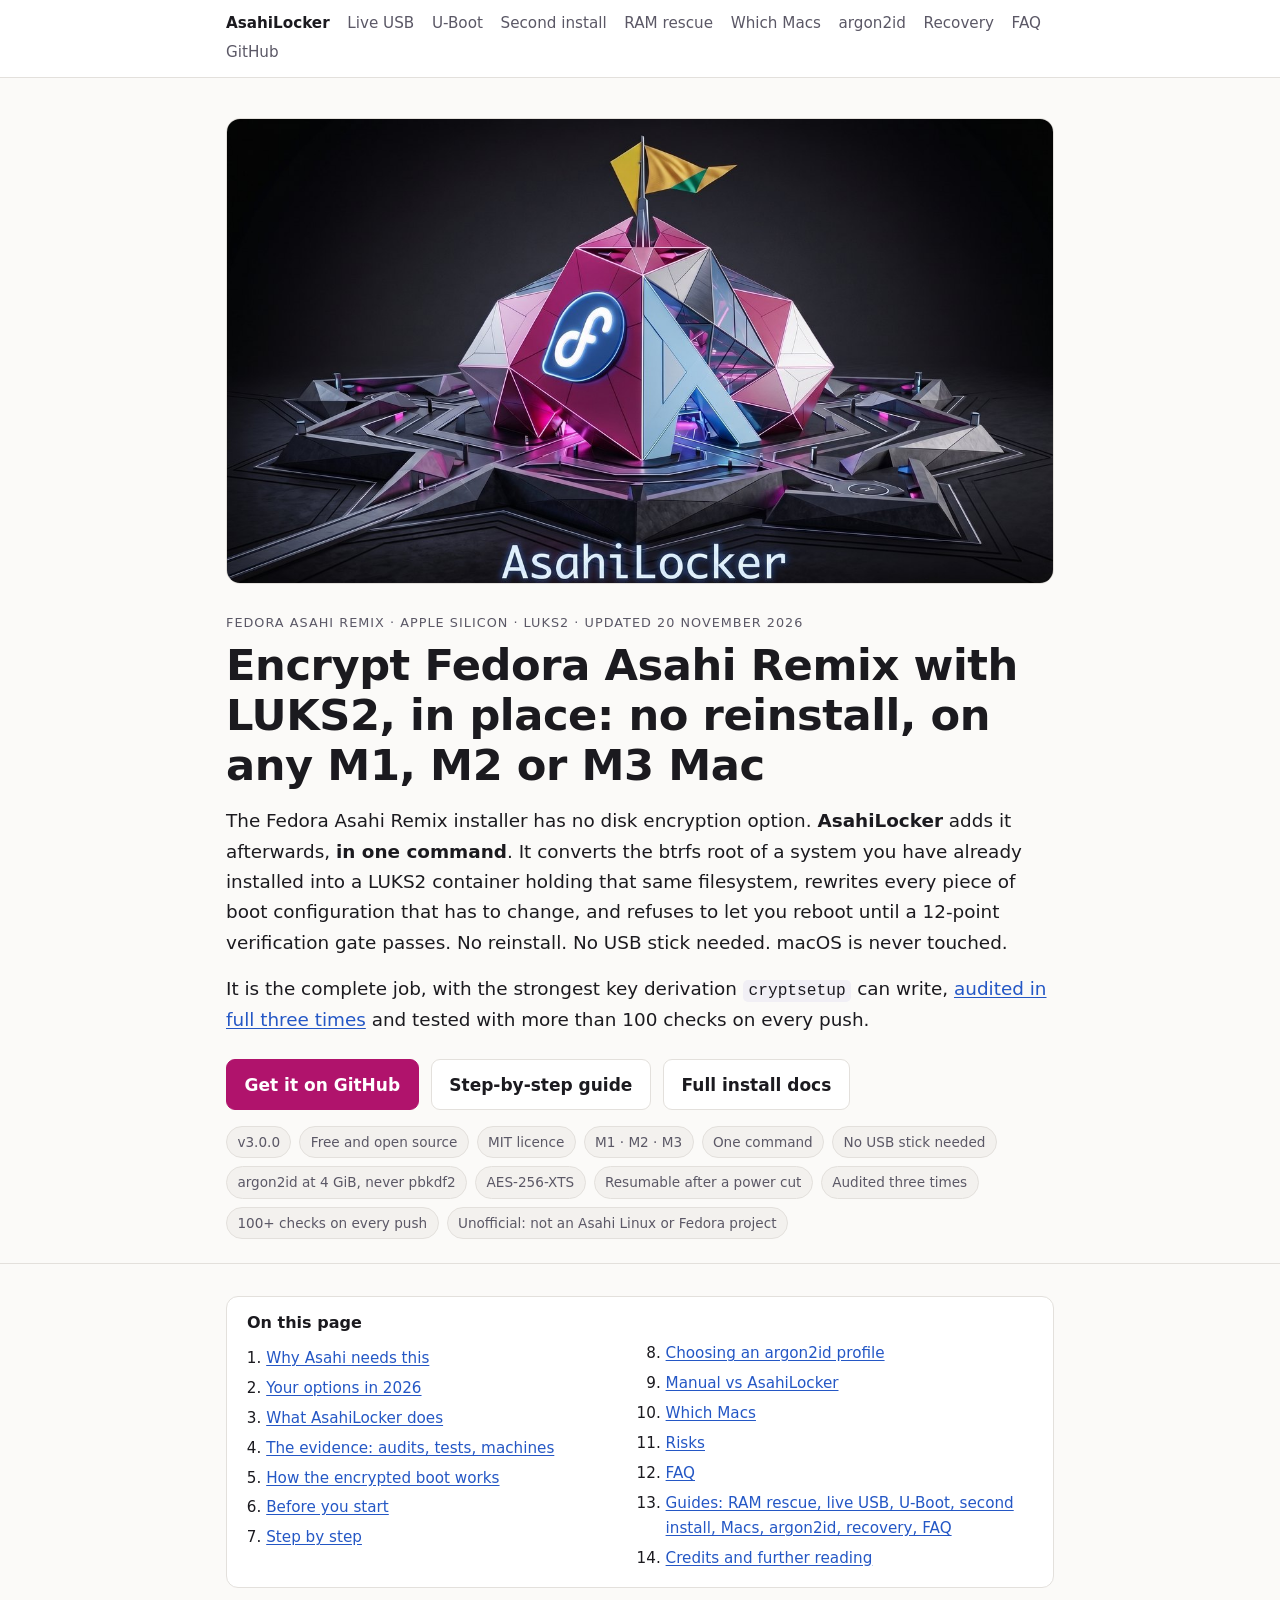
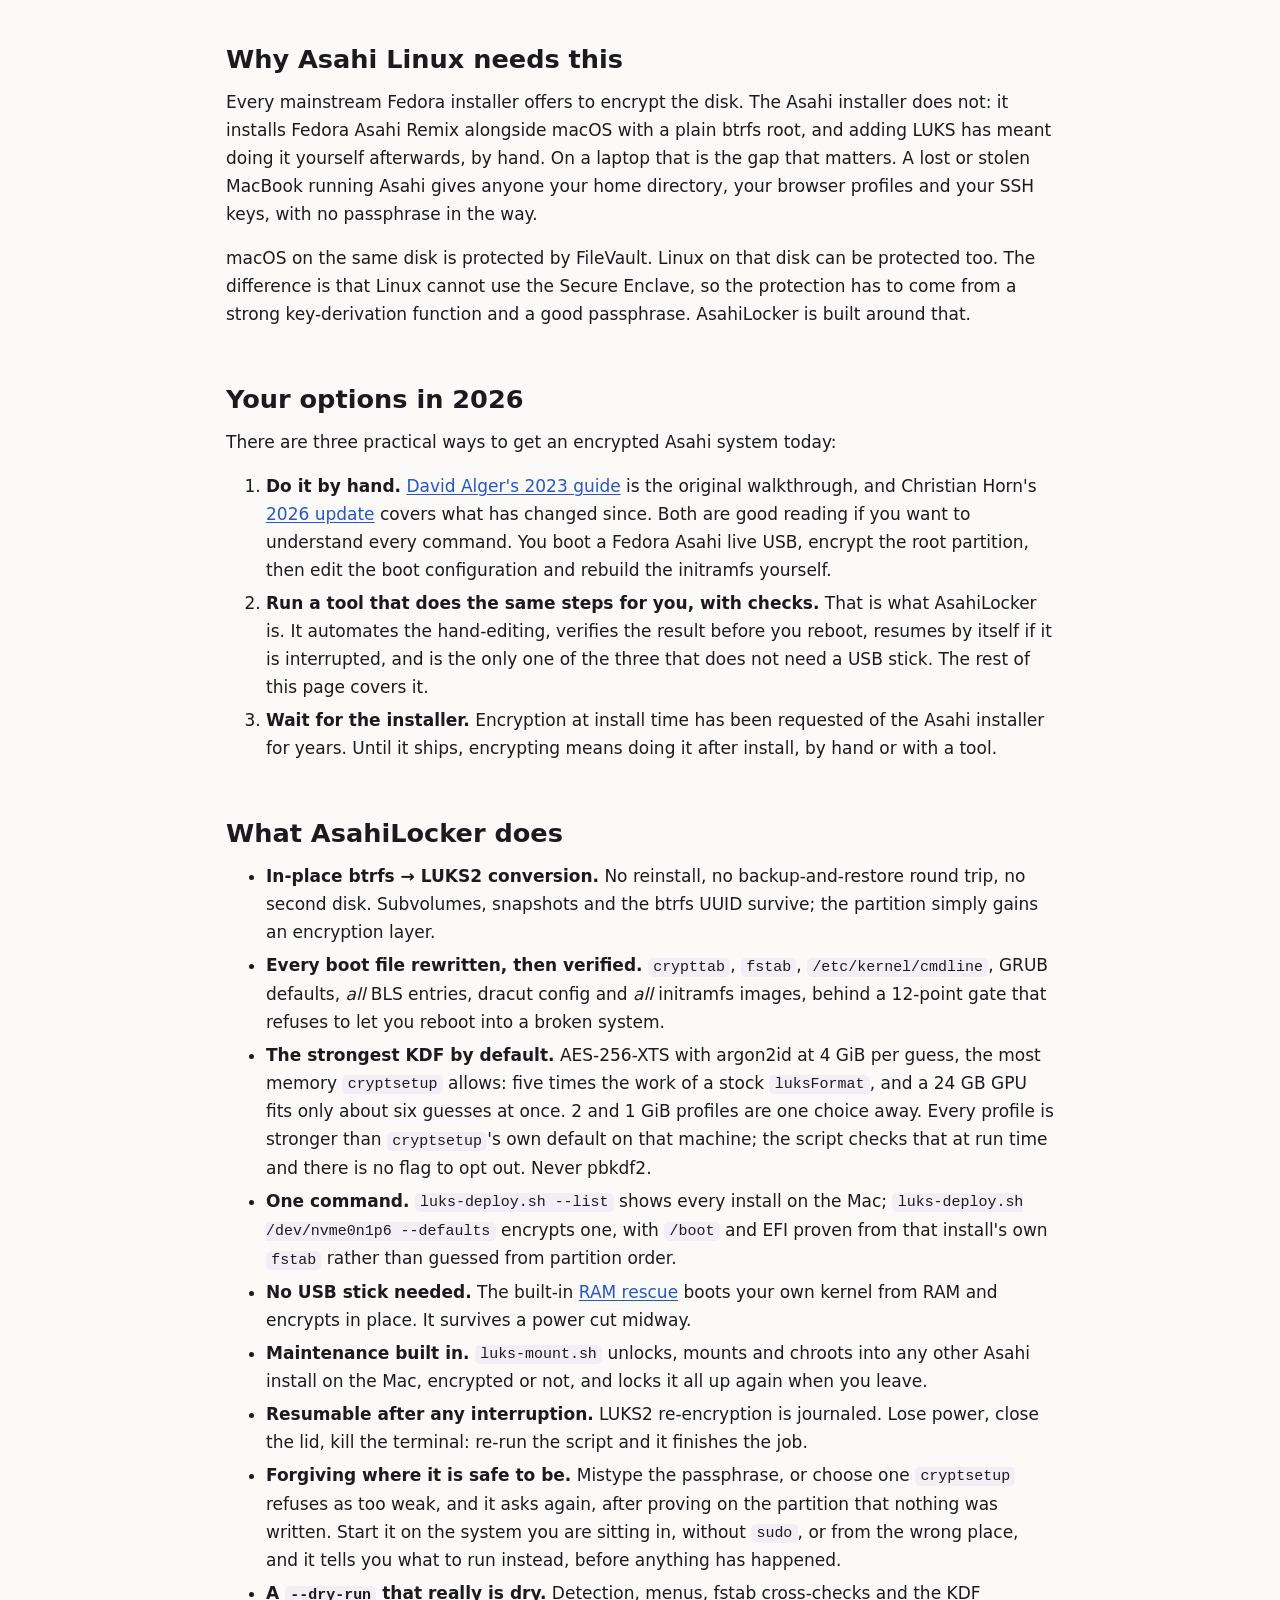
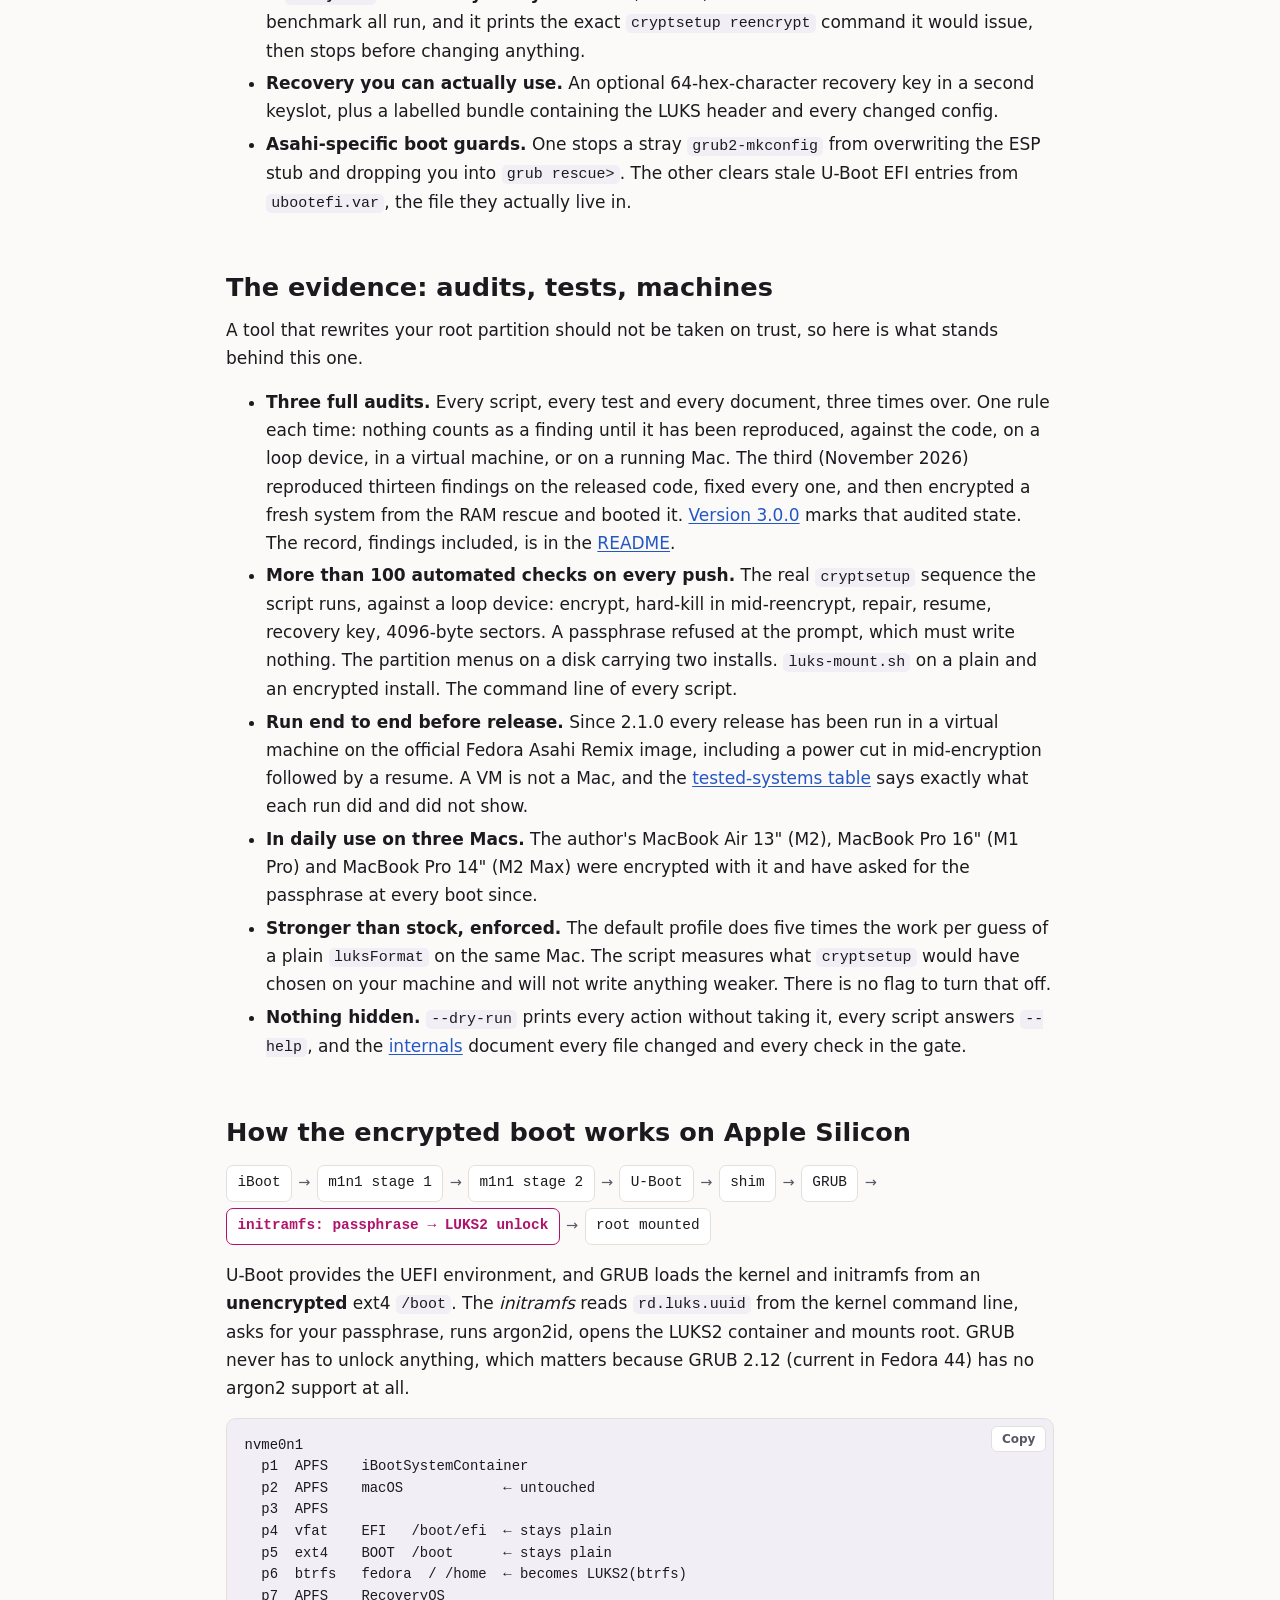
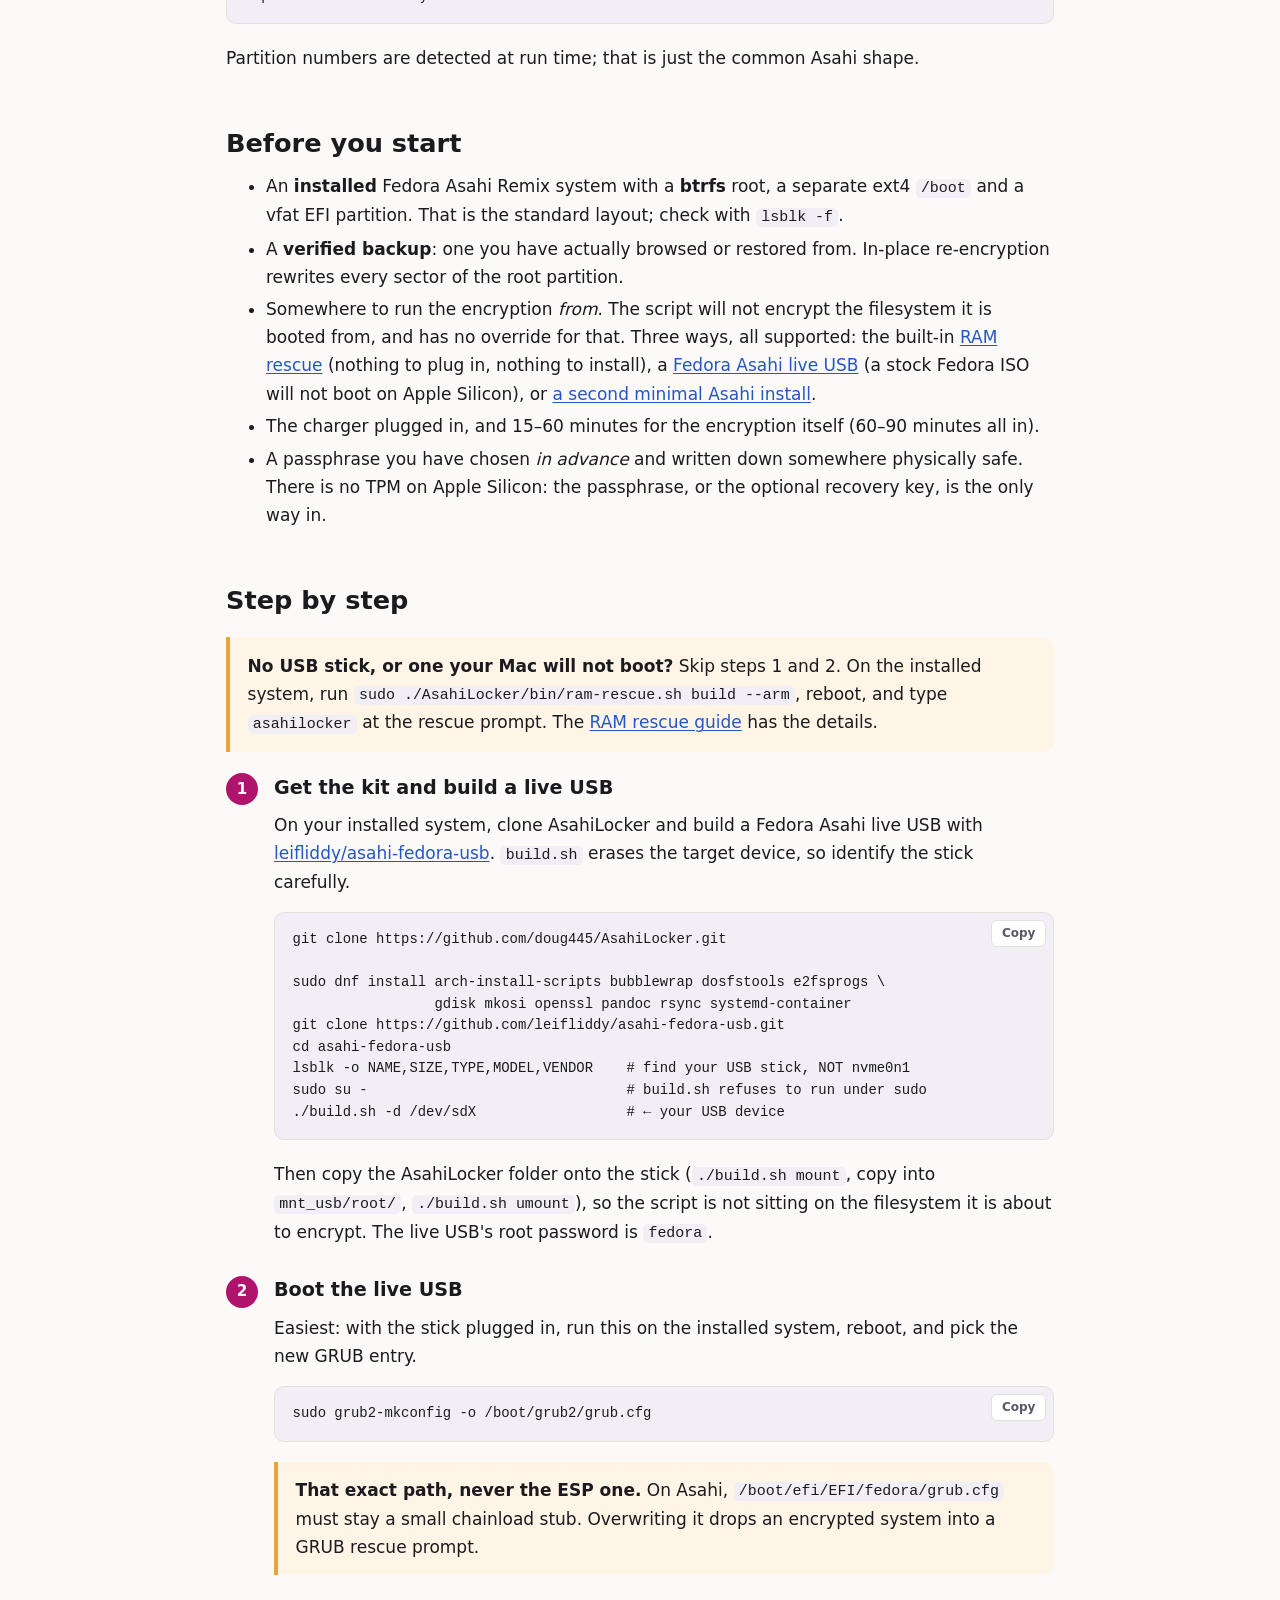
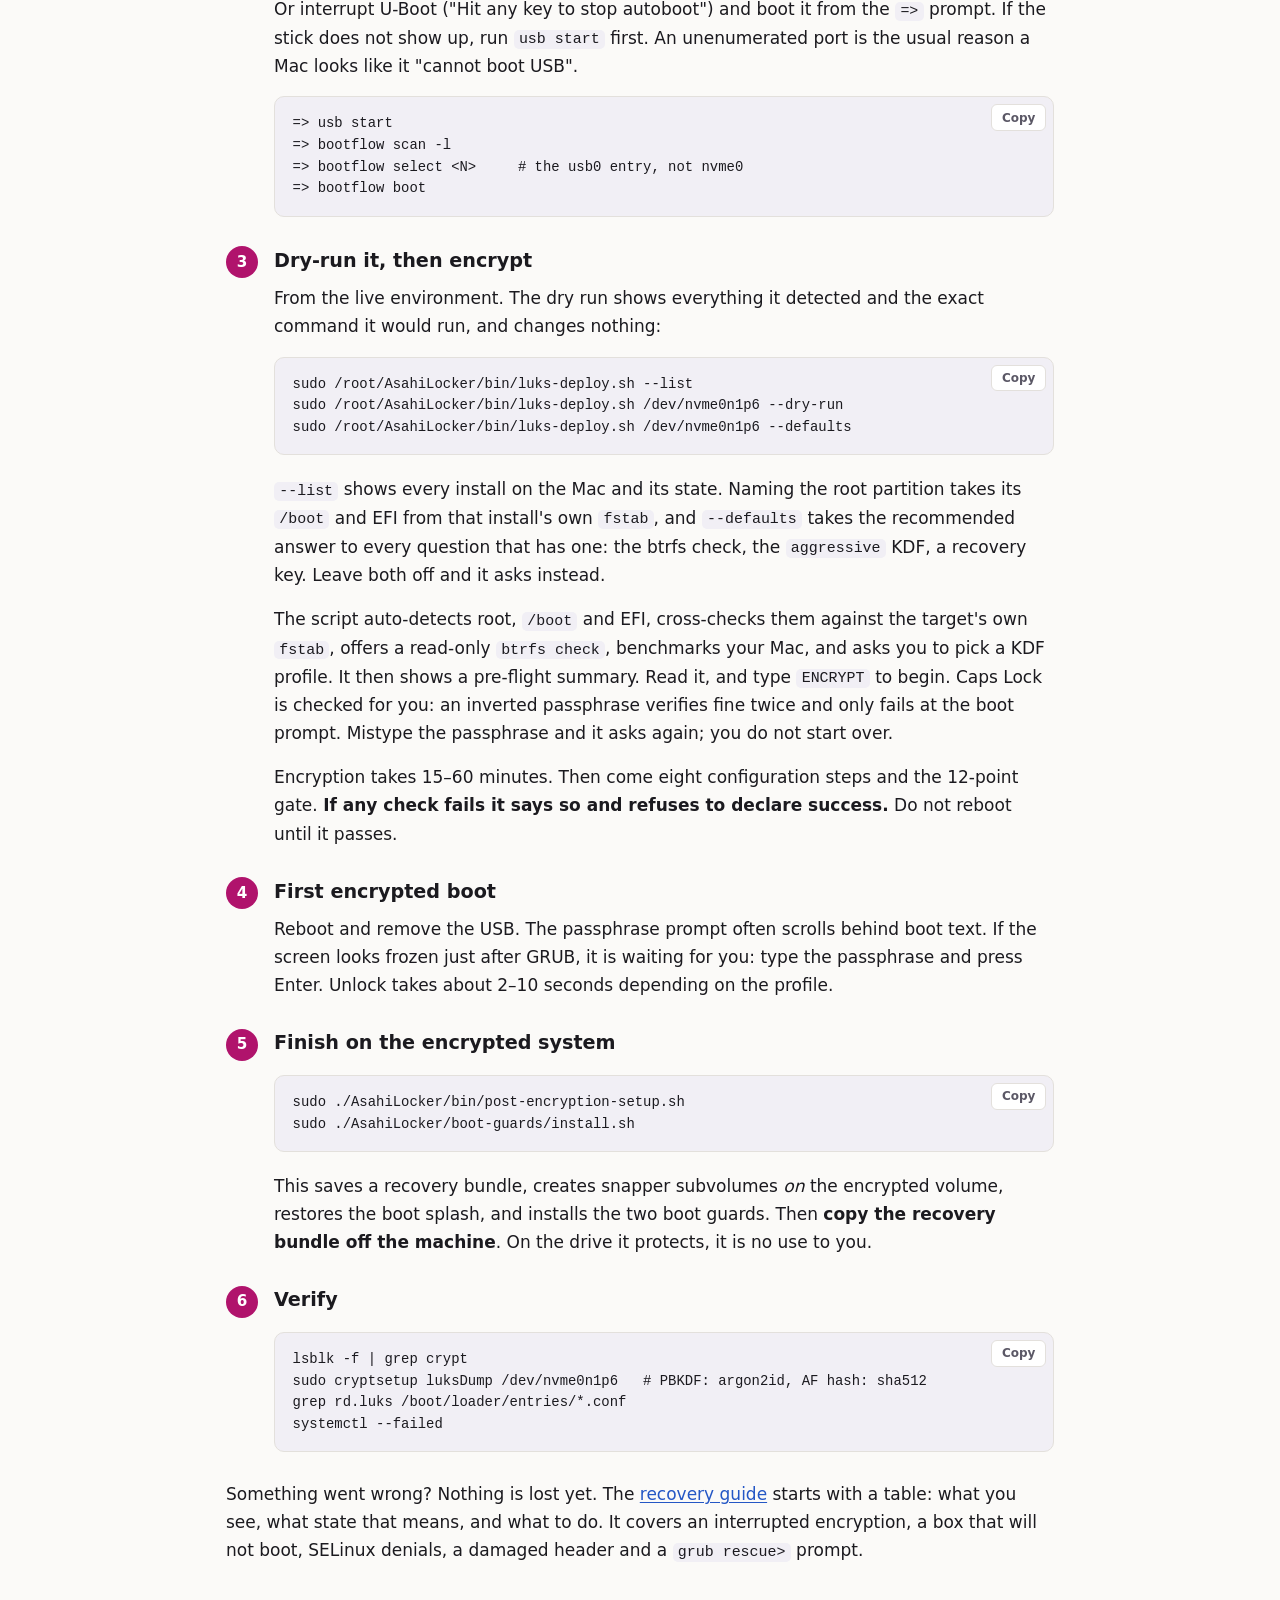
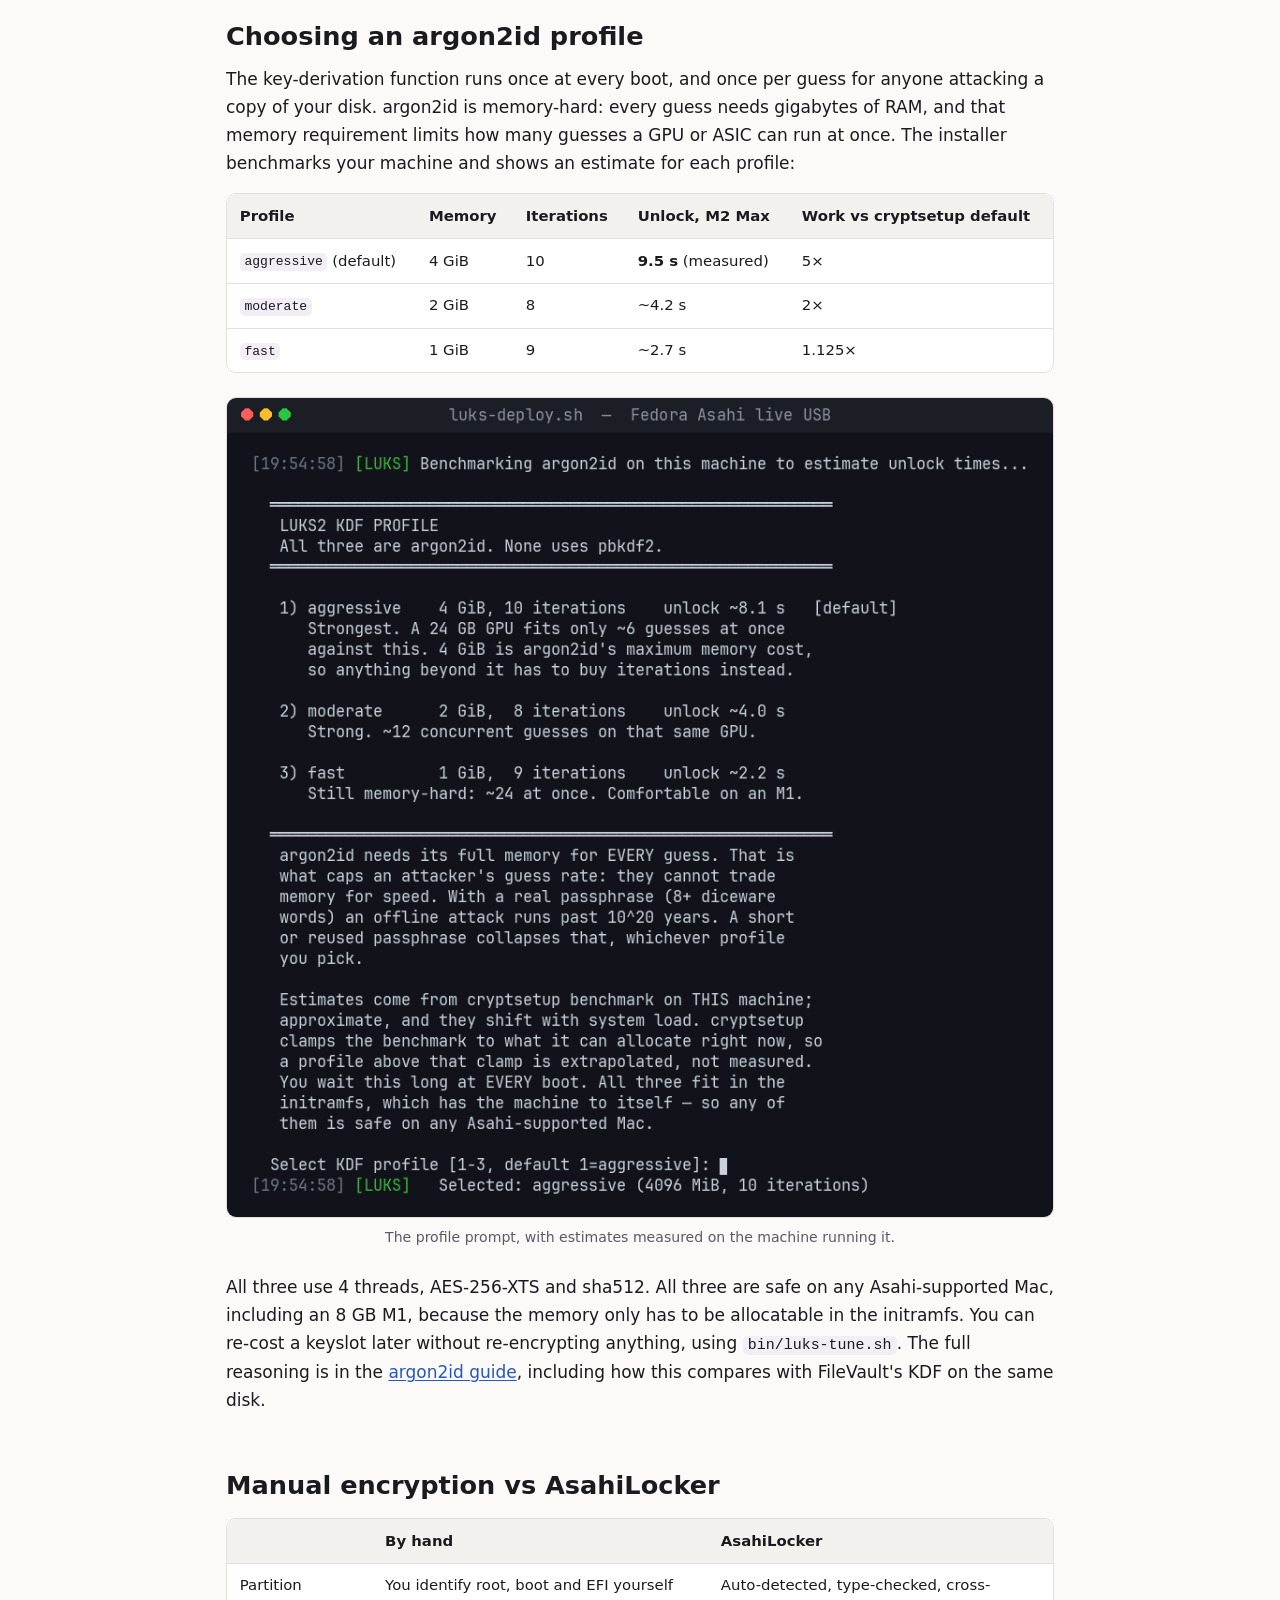
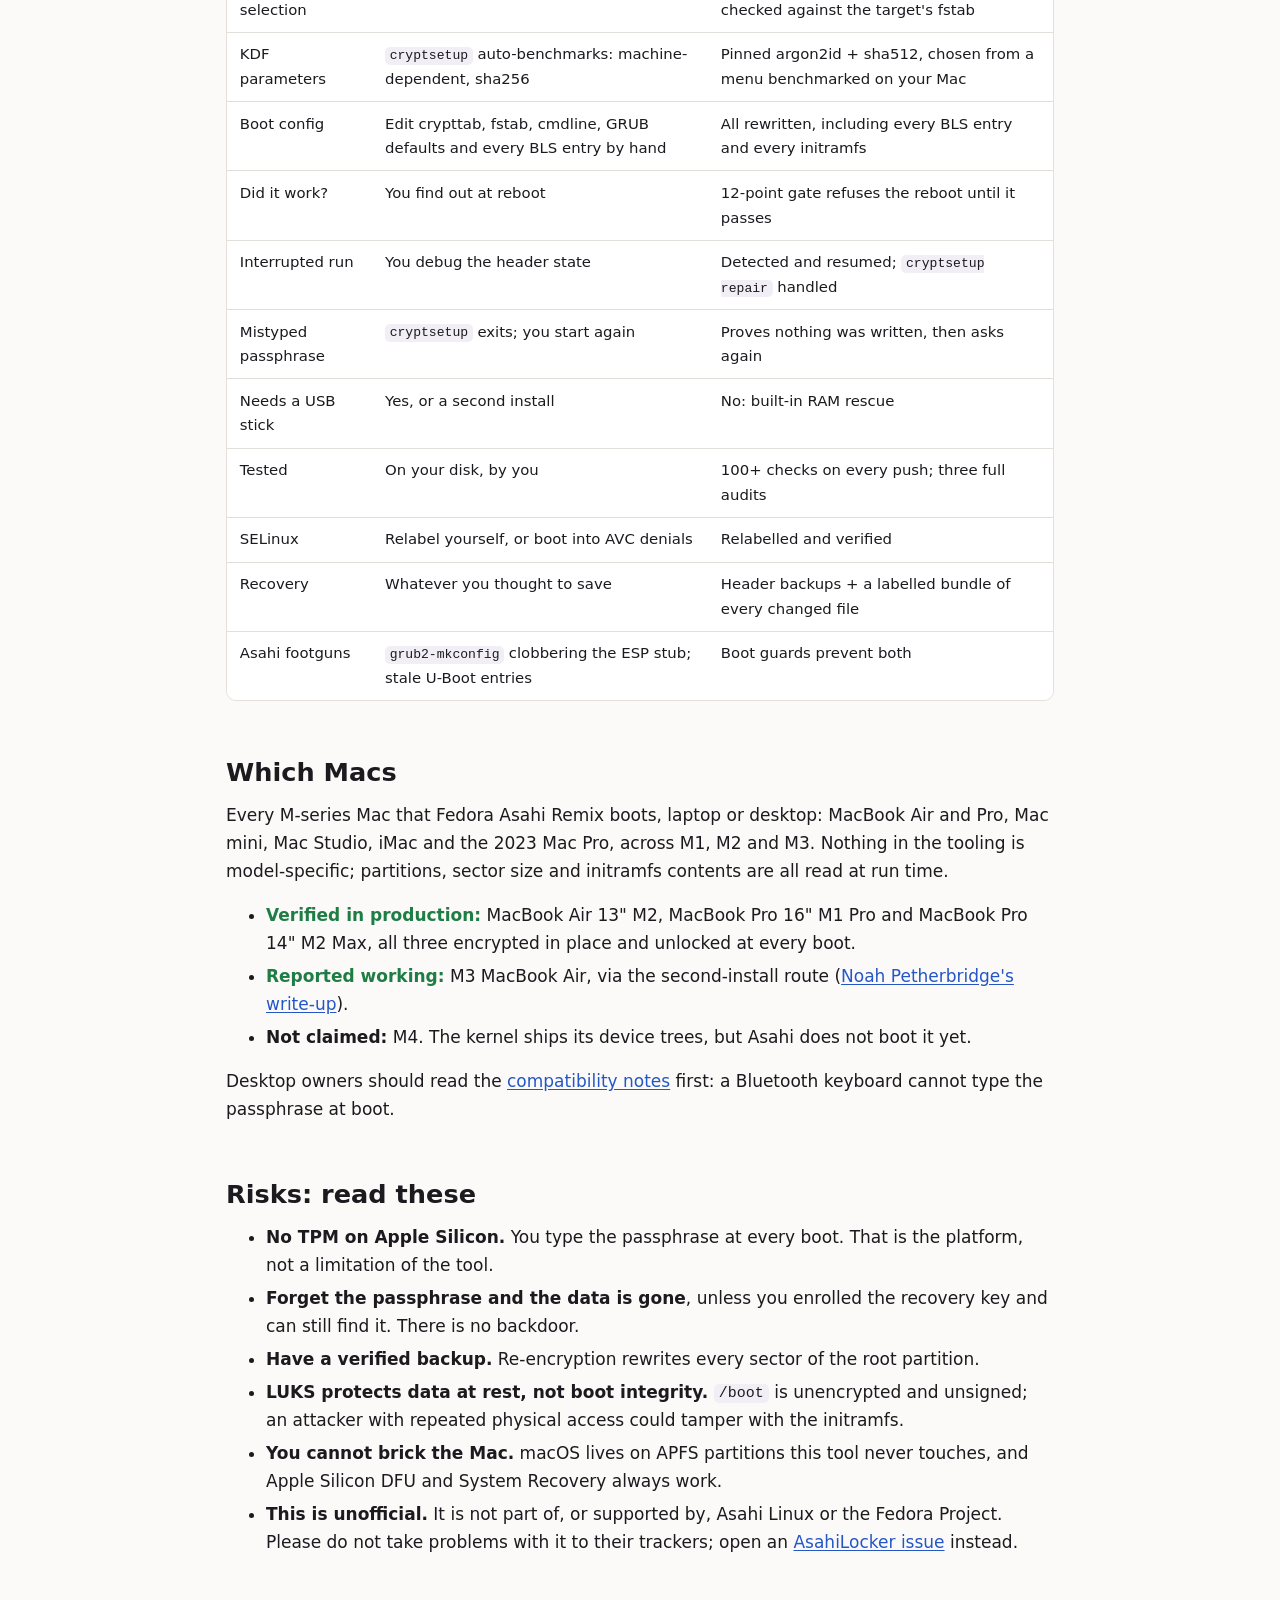
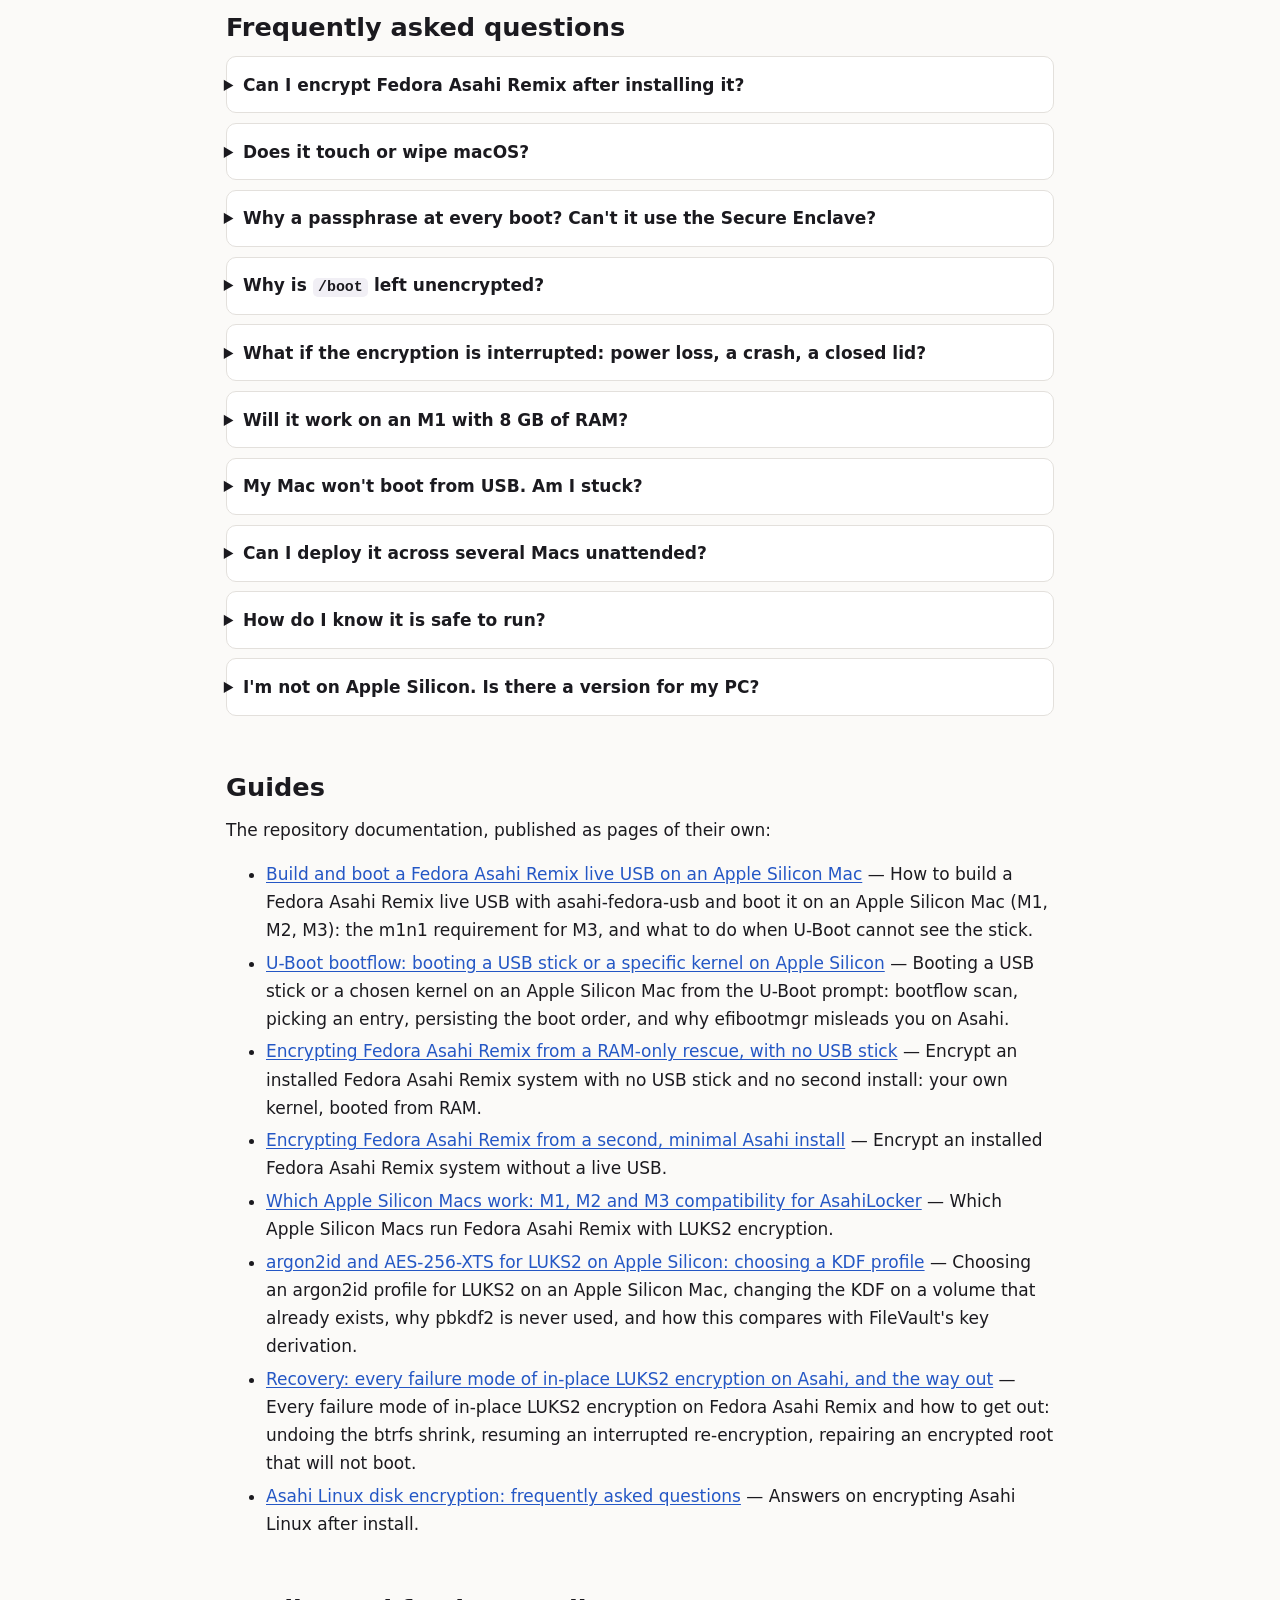
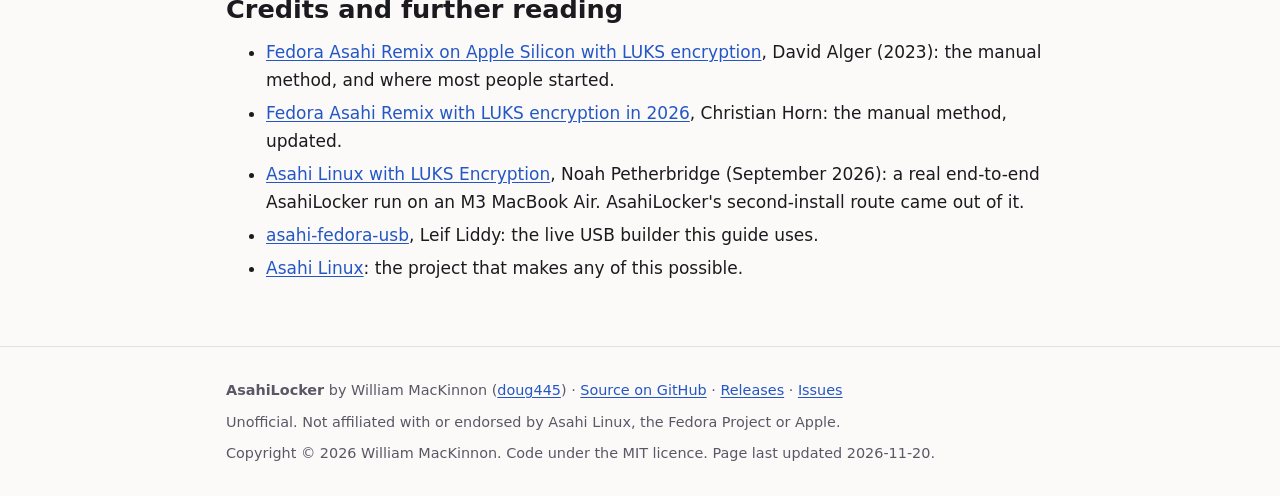
==== index.html @ 1f6a260e "Site: three Macs in daily use, the M2 MacBook Air among them The landing page, its FAQ data and the " ====
<!doctype html>
<html lang="en">
<head>
<meta charset="utf-8">
<meta name="viewport" content="width=device-width, initial-scale=1">
<title>Encrypt Fedora Asahi Remix with LUKS2, in place (Apple Silicon) — AsahiLocker</title>
<meta name="description" content="Encrypt an installed Fedora Asahi Remix system on an Apple Silicon Mac with LUKS2 and argon2id: in place, in one command, no reinstall, no USB stick needed, macOS untouched. AsahiLocker: audited three times, tested on every push.">
<link rel="canonical" href="https://doug445.github.io/AsahiLocker/">
<meta name="author" content="William MacKinnon">
<meta name="robots" content="index, follow, max-image-preview:large">
<meta name="color-scheme" content="light dark">
<meta name="theme-color" content="#0d0b14">

<meta property="og:type" content="article">
<meta property="og:site_name" content="AsahiLocker">
<meta property="og:title" content="Encrypt Fedora Asahi Remix with LUKS2, in place (Apple Silicon M1–M3) — AsahiLocker">
<meta property="og:description" content="Encrypt an installed Fedora Asahi Remix system on Apple Silicon with LUKS2 + argon2id, in one command. No reinstall, no USB stick needed, macOS untouched. Audited three times; a 12-point check before you reboot.">
<meta property="og:url" content="https://doug445.github.io/AsahiLocker/">
<meta property="og:image" content="https://doug445.github.io/AsahiLocker/asahilocker-logo.jpg">
<meta property="og:image:width" content="1280">
<meta property="og:image:height" content="720">
<meta property="og:image:alt" content="AsahiLocker logo: a faceted pink and silver polyhedron bearing the Fedora mark and the Asahi Linux 'A'">
<meta property="article:published_time" content="2026-10-14">
<meta property="article:modified_time" content="2026-11-20">
<meta name="twitter:card" content="summary_large_image">

<script type="application/ld+json">
{
  "@context": "https://schema.org",
  "@graph": [
    {
      "@type": "SoftwareApplication",
      "@id": "https://doug445.github.io/AsahiLocker/#software",
      "name": "AsahiLocker",
      "description": "In-place LUKS2 encryption of the root filesystem of an installed Fedora Asahi Remix system on Apple Silicon Macs (M1, M2, M3).",
      "applicationCategory": "SecurityApplication",
      "operatingSystem": "Fedora Asahi Remix (Linux, aarch64)",
      "softwareVersion": "3.0.0",
      "license": "https://opensource.org/licenses/MIT",
      "url": "https://doug445.github.io/AsahiLocker/",
      "downloadUrl": "https://github.com/doug445/AsahiLocker",
      "codeRepository": "https://github.com/doug445/AsahiLocker",
      "offers": { "@type": "Offer", "price": "0", "priceCurrency": "USD" },
      "author": { "@id": "https://doug445.github.io/AsahiLocker/#author" }
    },
    {
      "@type": "TechArticle",
      "@id": "https://doug445.github.io/AsahiLocker/#article",
      "headline": "Encrypt Fedora Asahi Remix with LUKS2, in place, on Apple Silicon",
      "description": "How to encrypt an installed Fedora Asahi Remix system on an Apple Silicon Mac with LUKS2 and argon2id, without reinstalling or touching macOS.",
      "datePublished": "2026-10-14",
      "dateModified": "2026-11-20",
      "image": "https://doug445.github.io/AsahiLocker/asahilocker-logo.jpg",
      "author": { "@id": "https://doug445.github.io/AsahiLocker/#author" },
      "about": { "@id": "https://doug445.github.io/AsahiLocker/#software" },
      "mainEntityOfPage": "https://doug445.github.io/AsahiLocker/",
      "proficiencyLevel": "Expert"
    },
    {
      "@type": "Person",
      "@id": "https://doug445.github.io/AsahiLocker/#author",
      "name": "William MacKinnon",
      "url": "https://doug445.github.io/",
      "sameAs": ["https://github.com/doug445", "https://doug445.github.io/"]
    },
    {
      "@type": "FAQPage",
      "@id": "https://doug445.github.io/AsahiLocker/#faq",
      "mainEntity": [
        {
          "@type": "Question",
          "name": "Can I encrypt Fedora Asahi Remix after installing it?",
          "acceptedAnswer": { "@type": "Answer", "text": "Yes. The Asahi installer has no disk encryption option, but AsahiLocker converts the existing btrfs root partition into a LUKS2 container in place, in one command, from its built-in RAM rescue (no USB stick needed), a Fedora Asahi live USB, or a second minimal Asahi install. Your files, subvolumes, snapshots and btrfs UUID survive; nothing is reinstalled." }
        },
        {
          "@type": "Question",
          "name": "Does encrypting Asahi Linux touch or wipe macOS?",
          "acceptedAnswer": { "@type": "Answer", "text": "No. macOS lives on separate APFS partitions that AsahiLocker never reads or writes. Only the btrfs Linux root partition is converted, and Apple Silicon DFU and System Recovery remain available." }
        },
        {
          "@type": "Question",
          "name": "Why do I have to type a passphrase at every boot on Asahi Linux?",
          "acceptedAnswer": { "@type": "Answer", "text": "Apple Silicon has no TPM, and Asahi has no interface to seal a key in the Secure Enclave, so there is nowhere safe to keep an auto-unlock key. The initramfs runs the argon2id key derivation at every boot and you type the passphrase." }
        },
        {
          "@type": "Question",
          "name": "Why is /boot left unencrypted?",
          "acceptedAnswer": { "@type": "Answer", "text": "GRUB has to read the kernel and initramfs before anything is unlocked. The encrypted root is opened by the initramfs, not by GRUB, so keeping /boot plain keeps GRUB off the unlock path. GRUB 2.12, current in Fedora 44, has no argon2 support at all. The trade-off is that /boot is unsigned." }
        },
        {
          "@type": "Question",
          "name": "What happens if the encryption is interrupted?",
          "acceptedAnswer": { "@type": "Answer", "text": "Nothing fatal. LUKS2 re-encryption is journaled with checksum resilience. Re-run luks-deploy.sh and it detects the interrupted state and resumes it, running cryptsetup repair first if the journal is dirty. A hard kill mid-reencrypt is part of the test suite that runs in CI, and a power cut in mid-encryption has been run end to end in a virtual machine on the official Fedora Asahi Remix image." }
        },
        {
          "@type": "Question",
          "name": "Will it work on an M1 with 8 GB of RAM?",
          "acceptedAnswer": { "@type": "Answer", "text": "Yes, on any profile including the 4 GiB one. The argon2id memory cost only has to be allocatable in the initramfs, which has the machine to itself. A base M1 unlocks more slowly than an M2 Max at the same parameters, which is why the installer benchmarks your machine." }
        },
        {
          "@type": "Question",
          "name": "Which Macs does AsahiLocker support?",
          "acceptedAnswer": { "@type": "Answer", "text": "Every M-series Mac that Fedora Asahi Remix boots, M1 through M3, laptop or desktop. It is verified in production on an M2 MacBook Air, an M1 Pro MacBook Pro and an M2 Max MacBook Pro, and reported working on an M3 MacBook Air. M4 is not claimed because Asahi does not boot it yet." }
        }
      ]
    }
  ]
}
</script>

<link rel="stylesheet" href="style.css">
  <meta name="msvalidate.01" content="C3102341B9C3AC1DF6AE2EDF29577C95" />
</head>
<body>

<nav class="sitenav" aria-label="AsahiLocker guides">
  <div class="wrap">
    <a class="brand" href="./">AsahiLocker</a>
    <a href="live-usb/">Live USB</a>
    <a href="u-boot-bootflow/">U-Boot</a>
    <a href="second-install/">Second install</a>
    <a href="ram-rescue/">RAM rescue</a>
    <a href="which-macs/">Which Macs</a>
    <a href="argon2id/">argon2id</a>
    <a href="recovery/">Recovery</a>
    <a href="faq/">FAQ</a>
    <a href="https://github.com/doug445/AsahiLocker">GitHub</a>
  </div>
</nav>

<header class="hero">
  <div class="wrap">
    <img src="asahilocker-logo.jpg" width="1280" height="720" fetchpriority="high"
         alt="AsahiLocker logo: a faceted pink and silver polyhedron bearing the Fedora mark and the Asahi Linux 'A', on a dark platform lit with magenta and blue neon">
    <p class="eyebrow">Fedora Asahi Remix · Apple Silicon · LUKS2 · updated 20 November 2026</p>
    <h1>Encrypt Fedora Asahi Remix with LUKS2, in place: no reinstall, on any M1, M2 or M3 Mac</h1>
    <p class="lede">
      The Fedora Asahi Remix installer has no disk encryption option. <strong>AsahiLocker</strong>
      adds it afterwards, <strong>in one command</strong>. It converts the btrfs root of a system
      you have already installed into a LUKS2 container holding that same filesystem, rewrites
      every piece of boot configuration that has to change, and refuses to let you reboot until a
      12-point verification gate passes. No reinstall. No USB stick needed. macOS is never touched.
    </p>
    <p class="lede">
      It is the complete job, with the strongest key derivation <code>cryptsetup</code> can write,
      <a href="#proof">audited in full three times</a> and tested with more than 100 checks on
      every push.
    </p>
    <div class="cta">
      <a class="btn primary" href="https://github.com/doug445/AsahiLocker">Get it on GitHub</a>
      <a class="btn" href="#step-by-step">Step-by-step guide</a>
      <a class="btn" href="https://github.com/doug445/AsahiLocker/blob/main/docs/INSTALL.md">Full install docs</a>
    </div>
    <ul class="facts" aria-label="At a glance">
      <li>v3.0.0</li>
      <li>Free and open source</li>
      <li>MIT licence</li>
      <li>M1 · M2 · M3</li>
      <li>One command</li>
      <li>No USB stick needed</li>
      <li>argon2id at 4 GiB, never pbkdf2</li>
      <li>AES-256-XTS</li>
      <li>Resumable after a power cut</li>
      <li>Audited three times</li>
      <li>100+ checks on every push</li>
      <li>Unofficial: not an Asahi Linux or Fedora project</li>
    </ul>
  </div>
</header>

<main class="wrap">

<nav class="toc" aria-label="Contents">
  <h2>On this page</h2>
  <ol>
    <li><a href="#why">Why Asahi needs this</a></li>
    <li><a href="#options">Your options in 2026</a></li>
    <li><a href="#what-it-does">What AsahiLocker does</a></li>
    <li><a href="#proof">The evidence: audits, tests, machines</a></li>
    <li><a href="#how-it-boots">How the encrypted boot works</a></li>
    <li><a href="#before">Before you start</a></li>
    <li><a href="#step-by-step">Step by step</a></li>
    <li><a href="#kdf">Choosing an argon2id profile</a></li>
    <li><a href="#manual-vs">Manual vs AsahiLocker</a></li>
    <li><a href="#macs">Which Macs</a></li>
    <li><a href="#risks">Risks</a></li>
    <li><a href="#faq">FAQ</a></li>
    <li><a href="#guides">Guides: RAM rescue, live USB, U-Boot, second install, Macs, argon2id, recovery, FAQ</a></li>
    <li><a href="#further">Credits and further reading</a></li>
  </ol>
</nav>

<h2 id="why">Why Asahi Linux needs this</h2>
<p>
  Every mainstream Fedora installer offers to encrypt the disk. The Asahi installer does not: it
  installs Fedora Asahi Remix alongside macOS with a plain btrfs root, and adding LUKS has meant
  doing it yourself afterwards, by hand. On a laptop that is the gap that matters. A lost or stolen
  MacBook running Asahi gives anyone your home directory, your browser profiles and your SSH keys,
  with no passphrase in the way.
</p>
<p>
  macOS on the same disk is protected by FileVault. Linux on that disk can be protected too. The
  difference is that Linux cannot use the Secure Enclave, so the protection has to come from a
  strong key-derivation function and a good passphrase. AsahiLocker is built around that.
</p>

<h2 id="options">Your options in 2026</h2>
<p>There are three practical ways to get an encrypted Asahi system today:</p>
<ol>
  <li>
    <strong>Do it by hand.</strong>
    <a href="https://davidalger.com/posts/fedora-asahi-remix-on-apple-silicon-with-luks-encryption/">David Alger's 2023 guide</a>
    is the original walkthrough, and Christian Horn's
    <a href="https://blog.fluxcoil.net/2026/05/fedora-asahi-remix-with-LUKS-encryption-in-2026/">2026 update</a>
    covers what has changed since. Both are good reading if you want to understand every command.
    You boot a Fedora Asahi live USB, encrypt the root partition, then edit the boot configuration
    and rebuild the initramfs yourself.
  </li>
  <li>
    <strong>Run a tool that does the same steps for you, with checks.</strong> That is what
    AsahiLocker is. It automates the hand-editing, verifies the result before you reboot, resumes
    by itself if it is interrupted, and is the only one of the three that does not need a USB
    stick. The rest of this page covers it.
  </li>
  <li>
    <strong>Wait for the installer.</strong> Encryption at install time has been requested of the
    Asahi installer for years. Until it ships, encrypting means doing it after install, by hand or
    with a tool.
  </li>
</ol>

<h2 id="what-it-does">What AsahiLocker does</h2>
<ul>
  <li><strong>In-place btrfs → LUKS2 conversion.</strong> No reinstall, no backup-and-restore round
    trip, no second disk. Subvolumes, snapshots and the btrfs UUID survive; the partition simply
    gains an encryption layer.</li>
  <li><strong>Every boot file rewritten, then verified.</strong> <code>crypttab</code>,
    <code>fstab</code>, <code>/etc/kernel/cmdline</code>, GRUB defaults, <em>all</em> BLS entries,
    dracut config and <em>all</em> initramfs images, behind a 12-point gate that refuses to let you
    reboot into a broken system.</li>
  <li><strong>The strongest KDF by default.</strong> AES-256-XTS with argon2id at 4 GiB per guess,
    the most memory <code>cryptsetup</code> allows: five times the work of a stock
    <code>luksFormat</code>, and a 24 GB GPU fits only about six guesses at once. 2 and 1 GiB
    profiles are one choice away. Every profile is stronger than <code>cryptsetup</code>'s own
    default on that machine; the script checks that at run time and there is no flag to opt out.
    Never pbkdf2.</li>
  <li><strong>One command.</strong> <code>luks-deploy.sh --list</code> shows every install on the
    Mac; <code>luks-deploy.sh /dev/nvme0n1p6 --defaults</code> encrypts one, with
    <code>/boot</code> and EFI proven from that install's own <code>fstab</code> rather than
    guessed from partition order.</li>
  <li><strong>No USB stick needed.</strong> The built-in <a href="ram-rescue/">RAM rescue</a> boots
    your own kernel from RAM and encrypts in place. It survives a power cut midway.</li>
  <li><strong>Maintenance built in.</strong> <code>luks-mount.sh</code> unlocks, mounts and
    chroots into any other Asahi install on the Mac, encrypted or not, and locks it all up again
    when you leave.</li>
  <li><strong>Resumable after any interruption.</strong> LUKS2 re-encryption is journaled. Lose
    power, close the lid, kill the terminal: re-run the script and it finishes the job.</li>
  <li><strong>Forgiving where it is safe to be.</strong> Mistype the passphrase, or choose one
    <code>cryptsetup</code> refuses as too weak, and it asks again, after proving on the partition
    that nothing was written. Start it on the system you are sitting in, without
    <code>sudo</code>, or from the wrong place, and it tells you what to run instead, before
    anything has happened.</li>
  <li><strong>A <code>--dry-run</code> that really is dry.</strong> Detection, menus, fstab
    cross-checks and the KDF benchmark all run, and it prints the exact
    <code>cryptsetup reencrypt</code> command it would issue, then stops before changing anything.</li>
  <li><strong>Recovery you can actually use.</strong> An optional 64-hex-character recovery key in a
    second keyslot, plus a labelled bundle containing the LUKS header and every changed config.</li>
  <li><strong>Asahi-specific boot guards.</strong> One stops a stray <code>grub2-mkconfig</code>
    from overwriting the ESP stub and dropping you into <code>grub rescue&gt;</code>. The other
    clears stale U-Boot EFI entries from <code>ubootefi.var</code>, the file they actually live
    in.</li>
</ul>

<h2 id="proof">The evidence: audits, tests, machines</h2>
<p>
  A tool that rewrites your root partition should not be taken on trust, so here is what stands
  behind this one.
</p>
<ul>
  <li><strong>Three full audits.</strong> Every script, every test and every document, three
    times over. One rule each time: nothing counts as a finding until it has been reproduced,
    against the code, on a loop device, in a virtual machine, or on a running Mac. The third
    (November 2026) reproduced thirteen findings on the released code, fixed every one, and then
    encrypted a fresh system from the RAM rescue and booted it.
    <a href="https://github.com/doug445/AsahiLocker/releases/tag/v3.0.0">Version 3.0.0</a> marks
    that audited state. The record, findings included, is in the
    <a href="https://github.com/doug445/AsahiLocker#audit">README</a>.</li>
  <li><strong>More than 100 automated checks on every push.</strong> The real
    <code>cryptsetup</code> sequence the script runs, against a loop device: encrypt, hard-kill in
    mid-reencrypt, repair, resume, recovery key, 4096-byte sectors. A passphrase refused at the
    prompt, which must write nothing. The partition menus on a disk carrying two installs.
    <code>luks-mount.sh</code> on a plain and an encrypted install. The command line of every
    script.</li>
  <li><strong>Run end to end before release.</strong> Since 2.1.0 every release has been run in a
    virtual machine on the official Fedora Asahi Remix image, including a power cut in
    mid-encryption followed by a resume. A VM is not a Mac, and the
    <a href="which-macs/#tested-systems">tested-systems table</a> says exactly what each run did
    and did not show.</li>
  <li><strong>In daily use on three Macs.</strong> The author's MacBook Air 13" (M2), MacBook Pro
    16" (M1 Pro) and MacBook Pro 14" (M2 Max) were encrypted with it and have asked for the
    passphrase at every boot since.</li>
  <li><strong>Stronger than stock, enforced.</strong> The default profile does five times the
    work per guess of a plain <code>luksFormat</code> on the same Mac. The script measures what
    <code>cryptsetup</code> would have chosen on your machine and will not write anything
    weaker. There is no flag to turn that off.</li>
  <li><strong>Nothing hidden.</strong> <code>--dry-run</code> prints every action without taking
    it, every script answers <code>--help</code>, and the
    <a href="https://github.com/doug445/AsahiLocker/blob/main/docs/INTERNALS.md">internals</a>
    document every file changed and every check in the gate.</li>
</ul>

<h2 id="how-it-boots">How the encrypted boot works on Apple Silicon</h2>
<div class="chain" role="img" aria-label="Boot chain: iBoot, m1n1 stage 1, m1n1 stage 2, U-Boot, shim, GRUB, Linux initramfs which unlocks LUKS">
  <span>iBoot</span><i>→</i><span>m1n1 stage 1</span><i>→</i><span>m1n1 stage 2</span><i>→</i>
  <span>U-Boot</span><i>→</i><span>shim</span><i>→</i><span>GRUB</span><i>→</i>
  <span class="hot">initramfs: passphrase → LUKS2 unlock</span><i>→</i><span>root mounted</span>
</div>
<p>
  U-Boot provides the UEFI environment, and GRUB loads the kernel and initramfs from an
  <strong>unencrypted</strong> ext4 <code>/boot</code>. The <em>initramfs</em> reads
  <code>rd.luks.uuid</code> from the kernel command line, asks for your passphrase, runs argon2id,
  opens the LUKS2 container and mounts root. GRUB never has to unlock anything, which matters
  because GRUB 2.12 (current in Fedora 44) has no argon2 support at all.
</p>
<div class="codeblock"><pre><code>nvme0n1
  p1  APFS    iBootSystemContainer
  p2  APFS    macOS            ← untouched
  p3  APFS
  p4  vfat    EFI   /boot/efi  ← stays plain
  p5  ext4    BOOT  /boot      ← stays plain
  p6  btrfs   fedora  / /home  ← becomes LUKS2(btrfs)
  p7  APFS    RecoveryOS</code></pre></div>
<p>Partition numbers are detected at run time; that is just the common Asahi shape.</p>

<h2 id="before">Before you start</h2>
<ul>
  <li>An <strong>installed</strong> Fedora Asahi Remix system with a <strong>btrfs</strong> root,
    a separate ext4 <code>/boot</code> and a vfat EFI partition. That is the standard layout; check
    with <code>lsblk -f</code>.</li>
  <li>A <strong>verified backup</strong>: one you have actually browsed or restored from. In-place
    re-encryption rewrites every sector of the root partition.</li>
  <li>Somewhere to run the encryption <em>from</em>. The script will not encrypt the filesystem it
    is booted from, and has no override for that. Three ways, all supported: the built-in
    <a href="ram-rescue/">RAM rescue</a> (nothing to plug in, nothing to install), a
    <a href="live-usb/">Fedora Asahi live USB</a> (a stock Fedora ISO will not boot on Apple
    Silicon), or <a href="second-install/">a second minimal Asahi install</a>.</li>
  <li>The charger plugged in, and 15–60 minutes for the encryption itself (60–90 minutes all in).</li>
  <li>A passphrase you have chosen <em>in advance</em> and written down somewhere physically safe.
    There is no TPM on Apple Silicon: the passphrase, or the optional recovery key, is the only way
    in.</li>
</ul>

<h2 id="step-by-step">Step by step</h2>
<div class="note"><p><strong>No USB stick, or one your Mac will not boot?</strong> Skip steps 1
  and 2. On the installed system, run
  <code>sudo ./AsahiLocker/bin/ram-rescue.sh build --arm</code>, reboot, and type
  <code>asahilocker</code> at the rescue prompt. The <a href="ram-rescue/">RAM rescue guide</a> has
  the details.</p></div>
<ol class="steps">
  <li>
    <h3>Get the kit and build a live USB</h3>
    <p>On your installed system, clone AsahiLocker and build a Fedora Asahi live USB with
      <a href="https://github.com/leifliddy/asahi-fedora-usb">leifliddy/asahi-fedora-usb</a>.
      <code>build.sh</code> erases the target device, so identify the stick carefully.</p>
<div class="codeblock"><pre><code>git clone https://github.com/doug445/AsahiLocker.git

sudo dnf install arch-install-scripts bubblewrap dosfstools e2fsprogs \
                 gdisk mkosi openssl pandoc rsync systemd-container
git clone https://github.com/leifliddy/asahi-fedora-usb.git
cd asahi-fedora-usb
lsblk -o NAME,SIZE,TYPE,MODEL,VENDOR    # find your USB stick, NOT nvme0n1
sudo su -                               # build.sh refuses to run under sudo
./build.sh -d /dev/sdX                  # ← your USB device</code></pre></div>
    <p>Then copy the AsahiLocker folder onto the stick (<code>./build.sh mount</code>, copy into
      <code>mnt_usb/root/</code>, <code>./build.sh umount</code>), so the script is not sitting on
      the filesystem it is about to encrypt. The live USB's root password is <code>fedora</code>.</p>
  </li>
  <li>
    <h3>Boot the live USB</h3>
    <p>Easiest: with the stick plugged in, run this on the installed system, reboot, and pick the
      new GRUB entry.</p>
<div class="codeblock"><pre><code>sudo grub2-mkconfig -o /boot/grub2/grub.cfg</code></pre></div>
    <div class="note"><p><strong>That exact path, never the ESP one.</strong> On Asahi,
      <code>/boot/efi/EFI/fedora/grub.cfg</code> must stay a small chainload stub. Overwriting it
      drops an encrypted system into a GRUB rescue prompt.</p></div>
    <p>Or interrupt U-Boot ("Hit any key to stop autoboot") and boot it from the <code>=&gt;</code>
      prompt. If the stick does not show up, run <code>usb start</code> first. An unenumerated
      port is the usual reason a Mac looks like it "cannot boot USB".</p>
<div class="codeblock"><pre><code>=&gt; usb start
=&gt; bootflow scan -l
=&gt; bootflow select &lt;N&gt;     # the usb0 entry, not nvme0
=&gt; bootflow boot</code></pre></div>
  </li>
  <li>
    <h3>Dry-run it, then encrypt</h3>
    <p>From the live environment. The dry run shows everything it detected and the exact command it
      would run, and changes nothing:</p>
<div class="codeblock"><pre><code>sudo /root/AsahiLocker/bin/luks-deploy.sh --list
sudo /root/AsahiLocker/bin/luks-deploy.sh /dev/nvme0n1p6 --dry-run
sudo /root/AsahiLocker/bin/luks-deploy.sh /dev/nvme0n1p6 --defaults</code></pre></div>
    <p><code>--list</code> shows every install on the Mac and its state. Naming the root partition
      takes its <code>/boot</code> and EFI from that install's own <code>fstab</code>, and
      <code>--defaults</code> takes the recommended answer to every question that has one: the
      btrfs check, the <code>aggressive</code> KDF, a recovery key. Leave both off and it asks
      instead.</p>
    <p>The script auto-detects root, <code>/boot</code> and EFI, cross-checks them against the
      target's own <code>fstab</code>, offers a read-only <code>btrfs check</code>, benchmarks your
      Mac, and asks you to pick a KDF profile. It then shows a pre-flight summary. Read it, and type
      <code>ENCRYPT</code> to begin. Caps Lock is checked for you: an inverted passphrase verifies
      fine twice and only fails at the boot prompt. Mistype the passphrase and it asks again; you
      do not start over.</p>
    <p>Encryption takes 15–60 minutes. Then come eight configuration steps and the 12-point gate.
      <strong>If any check fails it says so and refuses to declare success.</strong> Do not reboot
      until it passes.</p>
  </li>
  <li>
    <h3>First encrypted boot</h3>
    <p>Reboot and remove the USB. The passphrase prompt often scrolls behind boot text. If the
      screen looks frozen just after GRUB, it is waiting for you: type the passphrase and press
      Enter. Unlock takes about 2–10 seconds depending on the profile.</p>
  </li>
  <li>
    <h3>Finish on the encrypted system</h3>
<div class="codeblock"><pre><code>sudo ./AsahiLocker/bin/post-encryption-setup.sh
sudo ./AsahiLocker/boot-guards/install.sh</code></pre></div>
    <p>This saves a recovery bundle, creates snapper subvolumes <em>on</em> the encrypted volume,
      restores the boot splash, and installs the two boot guards. Then <strong>copy the recovery
      bundle off the machine</strong>. On the drive it protects, it is no use to you.</p>
  </li>
  <li>
    <h3>Verify</h3>
<div class="codeblock"><pre><code>lsblk -f | grep crypt
sudo cryptsetup luksDump /dev/nvme0n1p6   # PBKDF: argon2id, AF hash: sha512
grep rd.luks /boot/loader/entries/*.conf
systemctl --failed</code></pre></div>
  </li>
</ol>
<p>
  Something went wrong? Nothing is lost yet. The
  <a href="recovery/">recovery guide</a>
  starts with a table: what you see, what state that means, and what to do. It covers an
  interrupted encryption, a box that will not boot, SELinux denials, a damaged header and a
  <code>grub rescue&gt;</code> prompt.
</p>

<h2 id="kdf">Choosing an argon2id profile</h2>
<p>
  The key-derivation function runs once at every boot, and once per guess for anyone attacking a
  copy of your disk. argon2id is memory-hard: every guess needs gigabytes of RAM, and that memory
  requirement limits how many guesses a GPU or ASIC can run at once. The installer benchmarks your
  machine and shows an estimate for each profile:
</p>
<div class="table-scroll"><table>
  <thead><tr><th>Profile</th><th>Memory</th><th>Iterations</th><th>Unlock, M2 Max</th><th>Work vs cryptsetup default</th></tr></thead>
  <tbody>
    <tr><td><code>aggressive</code> (default)</td><td>4 GiB</td><td>10</td><td><strong>9.5 s</strong> (measured)</td><td>5×</td></tr>
    <tr><td><code>moderate</code></td><td>2 GiB</td><td>8</td><td>~4.2 s</td><td>2×</td></tr>
    <tr><td><code>fast</code></td><td>1 GiB</td><td>9</td><td>~2.7 s</td><td>1.125×</td></tr>
  </tbody>
</table></div>
<figure>
  <img src="kdf-profile-menu.png" width="882" height="874" loading="lazy"
       alt="The luks-deploy.sh KDF profile prompt, listing aggressive, moderate and fast argon2id profiles with unlock times benchmarked on the running Mac">
  <figcaption>The profile prompt, with estimates measured on the machine running it.</figcaption>
</figure>
<p>
  All three use 4 threads, AES-256-XTS and sha512. All three are safe on any Asahi-supported Mac,
  including an 8 GB M1, because the memory only has to be allocatable in the initramfs. You can
  re-cost a keyslot later without re-encrypting anything, using <code>bin/luks-tune.sh</code>. The
  full reasoning is in the <a href="argon2id/">argon2id guide</a>,
  including how this compares with FileVault's KDF on the same disk.
</p>

<h2 id="manual-vs">Manual encryption vs AsahiLocker</h2>
<div class="table-scroll"><table>
  <thead><tr><th></th><th>By hand</th><th>AsahiLocker</th></tr></thead>
  <tbody>
    <tr><td>Partition selection</td><td>You identify root, boot and EFI yourself</td><td>Auto-detected, type-checked, cross-checked against the target's fstab</td></tr>
    <tr><td>KDF parameters</td><td><code>cryptsetup</code> auto-benchmarks: machine-dependent, sha256</td><td>Pinned argon2id + sha512, chosen from a menu benchmarked on your Mac</td></tr>
    <tr><td>Boot config</td><td>Edit crypttab, fstab, cmdline, GRUB defaults and every BLS entry by hand</td><td>All rewritten, including every BLS entry and every initramfs</td></tr>
    <tr><td>Did it work?</td><td>You find out at reboot</td><td>12-point gate refuses the reboot until it passes</td></tr>
    <tr><td>Interrupted run</td><td>You debug the header state</td><td>Detected and resumed; <code>cryptsetup repair</code> handled</td></tr>
    <tr><td>Mistyped passphrase</td><td><code>cryptsetup</code> exits; you start again</td><td>Proves nothing was written, then asks again</td></tr>
    <tr><td>Needs a USB stick</td><td>Yes, or a second install</td><td>No: built-in RAM rescue</td></tr>
    <tr><td>Tested</td><td>On your disk, by you</td><td>100+ checks on every push; three full audits</td></tr>
    <tr><td>SELinux</td><td>Relabel yourself, or boot into AVC denials</td><td>Relabelled and verified</td></tr>
    <tr><td>Recovery</td><td>Whatever you thought to save</td><td>Header backups + a labelled bundle of every changed file</td></tr>
    <tr><td>Asahi footguns</td><td><code>grub2-mkconfig</code> clobbering the ESP stub; stale U-Boot entries</td><td>Boot guards prevent both</td></tr>
  </tbody>
</table></div>

<h2 id="macs">Which Macs</h2>
<p>
  Every M-series Mac that Fedora Asahi Remix boots, laptop or desktop: MacBook Air and Pro, Mac
  mini, Mac Studio, iMac and the 2023 Mac Pro, across M1, M2 and M3. Nothing in the tooling is
  model-specific; partitions, sector size and initramfs contents are all read at run time.
</p>
<ul>
  <li><span class="ok">Verified in production:</span> MacBook Air 13" M2, MacBook Pro 16" M1 Pro
    and MacBook Pro 14" M2 Max, all three encrypted in place and unlocked at every boot.</li>
  <li><span class="ok">Reported working:</span> M3 MacBook Air, via the second-install route
    (<a href="https://www.kirsle.net/asahi-linux-with-luks-encryption">Noah Petherbridge's write-up</a>).</li>
  <li><strong>Not claimed:</strong> M4. The kernel ships its device trees, but Asahi does not boot
    it yet.</li>
</ul>
<p>
  Desktop owners should read the
  <a href="which-macs/">compatibility notes</a>
  first: a Bluetooth keyboard cannot type the passphrase at boot.
</p>

<h2 id="risks">Risks: read these</h2>
<ul>
  <li><strong>No TPM on Apple Silicon.</strong> You type the passphrase at every boot. That is the
    platform, not a limitation of the tool.</li>
  <li><strong>Forget the passphrase and the data is gone</strong>, unless you enrolled the recovery
    key and can still find it. There is no backdoor.</li>
  <li><strong>Have a verified backup.</strong> Re-encryption rewrites every sector of the root
    partition.</li>
  <li><strong>LUKS protects data at rest, not boot integrity.</strong> <code>/boot</code> is
    unencrypted and unsigned; an attacker with repeated physical access could tamper with the
    initramfs.</li>
  <li><strong>You cannot brick the Mac.</strong> macOS lives on APFS partitions this tool never
    touches, and Apple Silicon DFU and System Recovery always work.</li>
  <li><strong>This is unofficial.</strong> It is not part of, or supported by, Asahi Linux or the
    Fedora Project. Please do not take problems with it to their trackers; open an
    <a href="https://github.com/doug445/AsahiLocker/issues">AsahiLocker issue</a> instead.</li>
</ul>

<h2 id="faq">Frequently asked questions</h2>
<details>
  <summary>Can I encrypt Fedora Asahi Remix after installing it?</summary>
  <p>Yes, that is exactly what this is for. The Asahi installer has no encryption option, so
    without a tool, encrypting means doing it by hand. AsahiLocker converts the existing btrfs root
    in place, and your installed system, subvolumes, snapshots and btrfs UUID all survive.</p>
</details>
<details>
  <summary>Does it touch or wipe macOS?</summary>
  <p>No. macOS lives on separate APFS partitions that AsahiLocker never reads or writes. Only the
    btrfs Linux root partition is converted.</p>
</details>
<details>
  <summary>Why a passphrase at every boot? Can't it use the Secure Enclave?</summary>
  <p>There is no TPM on Apple Silicon, and Asahi has no interface to seal a key in the Secure
    Enclave, so there is nowhere safe to keep an auto-unlock key. That is why the KDF is argon2id
    and why the passphrase advice is not optional.</p>
</details>
<details>
  <summary>Why is <code>/boot</code> left unencrypted?</summary>
  <p>GRUB must read the kernel and initramfs before anything is unlocked. The root is opened by the
    initramfs, not GRUB, so GRUB stays off the unlock path entirely. GRUB 2.12 in Fedora 44 has no
    argon2 support. Encrypted <code>/boot</code> is being
    <a href="https://github.com/doug445/AsahiLocker/blob/main/docs/BOOT-ENCRYPTION-STATUS.md">researched</a>,
    and is not shipped.</p>
</details>
<details>
  <summary>What if the encryption is interrupted: power loss, a crash, a closed lid?</summary>
  <p>Nothing fatal. LUKS2 re-encryption is journaled. Boot the live USB or the RAM rescue, re-run
    <code>luks-deploy.sh</code>, and it detects the interrupted state and resumes, running
    <code>cryptsetup repair</code> first if needed. A hard kill mid-reencrypt is part of the
    loopback test suite that runs in CI on every push.</p>
</details>
<details>
  <summary>Will it work on an M1 with 8 GB of RAM?</summary>
  <p>Yes, on any profile, including the 4 GiB one. The memory only has to be allocatable in the
    initramfs, which has the machine to itself. A base M1 unlocks more slowly than an M2 Max at the
    same settings, which is why the installer benchmarks your Mac.</p>
</details>
<details>
  <summary>My Mac won't boot from USB. Am I stuck?</summary>
  <p>No, and you do not need USB at all. The built-in <a href="ram-rescue/">RAM rescue</a> boots
    your own kernel from RAM and encrypts in place:
    <code>sudo ./AsahiLocker/bin/ram-rescue.sh build --arm</code>, reboot, type
    <code>asahilocker</code>. If you would rather use a stick, try <code>usb start</code> at the
    U-Boot prompt first; and a <a href="second-install/">second minimal Asahi install</a> on the
    internal disk is the third supported route.</p>
</details>
<details>
  <summary>Can I deploy it across several Macs unattended?</summary>
  <p>Yes. Environment variables pin the KDF, partitions and passphrase file so no menu appears.
    Read <a href="https://github.com/doug445/AsahiLocker/blob/main/docs/FLEET.md">FLEET.md</a> first:
    imaging several boxes from one source creates a real UUID-uniqueness problem.</p>
</details>
<details>
  <summary>How do I know it is safe to run?</summary>
  <p>Don't take it on trust. Run <code>--dry-run</code> and read what it would do;
    <a href="https://github.com/doug445/AsahiLocker/blob/main/docs/INTERNALS.md">INTERNALS.md</a>
    documents every file it changes and every gate check. More than 100 automated checks run on
    every push, among them the exact encrypt, hard-kill, repair and resume sequence against a
    throwaway loop device. It has been audited in full three times, every finding reproduced
    before it was fixed; the record is in the
    <a href="https://github.com/doug445/AsahiLocker#audit">README</a>, and
    <a href="#proof">the evidence</a> is summarised above.</p>
</details>
<details>
  <summary>I'm not on Apple Silicon. Is there a version for my PC?</summary>
  <p>Yes: <a href="https://doug445.github.io/LinuxLocker/">LinuxLocker</a> applies the same
    in-place LUKS2 approach to other distros and filesystems, handles systemd-boot as well as GRUB,
    and re-signs Unified Kernel Images for Secure Boot.</p>
</details>

<h2 id="guides">Guides</h2>
<p>The repository documentation, published as pages of their own:</p>
<ul class="guides">
  <li><a href="live-usb/">Build and boot a Fedora Asahi Remix live USB on an Apple Silicon Mac</a> — How to build a Fedora Asahi Remix live USB with asahi-fedora-usb and boot it on an Apple Silicon Mac (M1, M2, M3): the m1n1 requirement for M3, and what to do when U-Boot cannot see the stick.</li>
  <li><a href="u-boot-bootflow/">U-Boot bootflow: booting a USB stick or a specific kernel on Apple Silicon</a> — Booting a USB stick or a chosen kernel on an Apple Silicon Mac from the U-Boot prompt: bootflow scan, picking an entry, persisting the boot order, and why efibootmgr misleads you on Asahi.</li>
  <li><a href="ram-rescue/">Encrypting Fedora Asahi Remix from a RAM-only rescue, with no USB stick</a> — Encrypt an installed Fedora Asahi Remix system with no USB stick and no second install: your own kernel, booted from RAM.</li>
  <li><a href="second-install/">Encrypting Fedora Asahi Remix from a second, minimal Asahi install</a> — Encrypt an installed Fedora Asahi Remix system without a live USB.</li>
  <li><a href="which-macs/">Which Apple Silicon Macs work: M1, M2 and M3 compatibility for AsahiLocker</a> — Which Apple Silicon Macs run Fedora Asahi Remix with LUKS2 encryption.</li>
  <li><a href="argon2id/">argon2id and AES-256-XTS for LUKS2 on Apple Silicon: choosing a KDF profile</a> — Choosing an argon2id profile for LUKS2 on an Apple Silicon Mac, changing the KDF on a volume that already exists, why pbkdf2 is never used, and how this compares with FileVault&#x27;s key derivation.</li>
  <li><a href="recovery/">Recovery: every failure mode of in-place LUKS2 encryption on Asahi, and the way out</a> — Every failure mode of in-place LUKS2 encryption on Fedora Asahi Remix and how to get out: undoing the btrfs shrink, resuming an interrupted re-encryption, repairing an encrypted root that will not boot.</li>
  <li><a href="faq/">Asahi Linux disk encryption: frequently asked questions</a> — Answers on encrypting Asahi Linux after install.</li>
</ul>

<h2 id="further">Credits and further reading</h2>
<ul>
  <li><a href="https://davidalger.com/posts/fedora-asahi-remix-on-apple-silicon-with-luks-encryption/">Fedora Asahi Remix on Apple Silicon with LUKS encryption</a>, David Alger (2023): the manual method, and where most people started.</li>
  <li><a href="https://blog.fluxcoil.net/2026/05/fedora-asahi-remix-with-LUKS-encryption-in-2026/">Fedora Asahi Remix with LUKS encryption in 2026</a>, Christian Horn: the manual method, updated.</li>
  <li><a href="https://www.kirsle.net/asahi-linux-with-luks-encryption">Asahi Linux with LUKS Encryption</a>, Noah Petherbridge (September 2026): a real end-to-end AsahiLocker run on an M3 MacBook Air. AsahiLocker's second-install route came out of it.</li>
  <li><a href="https://github.com/leifliddy/asahi-fedora-usb">asahi-fedora-usb</a>, Leif Liddy: the live USB builder this guide uses.</li>
  <li><a href="https://asahilinux.org/">Asahi Linux</a>: the project that makes any of this possible.</li>
</ul>

</main>

<footer>
  <div class="wrap">
    <p><strong>AsahiLocker</strong> by William MacKinnon
      (<a href="https://github.com/doug445">doug445</a>) ·
      <a href="https://github.com/doug445/AsahiLocker">Source on GitHub</a> ·
      <a href="https://github.com/doug445/AsahiLocker/releases">Releases</a> ·
      <a href="https://github.com/doug445/AsahiLocker/issues">Issues</a></p>
    <p>Unofficial. Not affiliated with or endorsed by Asahi Linux, the Fedora Project or Apple.</p>
    <p>Copyright © 2026 William MacKinnon. Code under the MIT licence. Page last updated 2026-11-20.</p>
  </div>
</footer>

<script>
document.querySelectorAll('.codeblock').forEach(function (block) {
  var btn = document.createElement('button');
  btn.className = 'copy';
  btn.type = 'button';
  btn.textContent = 'Copy';
  btn.addEventListener('click', function () {
    var text = block.querySelector('code').innerText;
    navigator.clipboard.writeText(text).then(function () {
      btn.textContent = 'Copied';
      setTimeout(function () { btn.textContent = 'Copy'; }, 1500);
    }).catch(function () { btn.textContent = 'Select + copy'; });
  });
  block.appendChild(btn);
});
</script>
</body>
</html>
---- style.css ----
:root {
  --bg: #fbfaf8;
  --surface: #ffffff;
  --surface-2: #f3f1ee;
  --text: #1b1a1f;
  --muted: #5b5866;
  --border: #e3e0dc;
  --accent: #b0136c;
  --accent-2: #2457c5;
  --accent-ink: #ffffff;
  --code-bg: #f1eff5;
  --warn-bg: #fff5e6;
  --warn-border: #e8a33a;
  --ok: #1e7d45;
}
@media (prefers-color-scheme: dark) {
  :root:not([data-theme="light"]) {
    --bg: #0d0b14;
    --surface: #15121f;
    --surface-2: #1c1829;
    --text: #ece9f3;
    --muted: #a7a2b5;
    --border: #2c2740;
    --accent: #ff4fa8;
    --accent-2: #6aa1ff;
    --accent-ink: #120a12;
    --code-bg: #1a1626;
    --warn-bg: #261c0c;
    --warn-border: #c9862a;
    --ok: #5fd48f;
  }
}
:root[data-theme="dark"] {
  --bg: #0d0b14;
  --surface: #15121f;
  --surface-2: #1c1829;
  --text: #ece9f3;
  --muted: #a7a2b5;
  --border: #2c2740;
  --accent: #ff4fa8;
  --accent-2: #6aa1ff;
  --accent-ink: #120a12;
  --code-bg: #1a1626;
  --warn-bg: #261c0c;
  --warn-border: #c9862a;
  --ok: #5fd48f;
}

*, *::before, *::after { box-sizing: border-box; }
html { -webkit-text-size-adjust: 100%; scroll-padding-top: 1rem; }
body {
  margin: 0;
  background: var(--bg);
  color: var(--text);
  font: 17px/1.65 system-ui, -apple-system, "Segoe UI", Roboto, "Helvetica Neue", Arial, sans-serif;
}
a { color: var(--accent-2); text-underline-offset: 2px; }
a:hover { color: var(--accent); }
.wrap { max-width: 860px; margin: 0 auto; padding: 0 16px; }

header.hero { padding: 2.5rem 0 1.5rem; border-bottom: 1px solid var(--border); }
.hero img {
  display: block; width: 100%; height: auto; border-radius: 14px;
  border: 1px solid var(--border); margin-bottom: 1.75rem;
}
.eyebrow {
  font-size: .8rem; letter-spacing: .08em; text-transform: uppercase;
  color: var(--muted); margin: 0 0 .5rem;
}
h1 { font-size: clamp(1.9rem, 5vw, 2.7rem); line-height: 1.15; margin: 0 0 1rem; letter-spacing: -.01em; }
h2 { font-size: 1.6rem; line-height: 1.25; margin: 3rem 0 .75rem; padding-top: .5rem; }
h3 { font-size: 1.2rem; margin: 2rem 0 .5rem; }
p, ul, ol { margin: 0 0 1rem; }
li { margin: .3rem 0; }
.lede { font-size: 1.15rem; color: var(--text); }

.cta { display: flex; flex-wrap: wrap; gap: .75rem; margin: 1.5rem 0 1rem; }
.btn {
  display: inline-block; padding: .65rem 1.1rem; border-radius: 9px;
  font-weight: 600; text-decoration: none; border: 1px solid var(--border);
  color: var(--text); background: var(--surface);
}
.btn.primary { background: var(--accent); border-color: var(--accent); color: var(--accent-ink); }
.btn:hover { filter: brightness(1.08); color: inherit; }
.btn.primary:hover { color: var(--accent-ink); }

.facts { display: flex; flex-wrap: wrap; gap: .5rem; padding: 0; list-style: none; margin: 1rem 0 0; }
.facts li {
  margin: 0; font-size: .85rem; padding: .25rem .65rem; border-radius: 999px;
  background: var(--surface-2); border: 1px solid var(--border); color: var(--muted);
}

nav.toc {
  margin: 2rem 0 0; padding: 1rem 1.25rem; background: var(--surface);
  border: 1px solid var(--border); border-radius: 12px;
}
nav.toc h2 { font-size: 1rem; margin: 0 0 .5rem; padding: 0; }
nav.toc ol { columns: 2; column-gap: 2rem; margin: 0; padding-left: 1.2rem; font-size: .95rem; }
@media (max-width: 600px) { nav.toc ol { columns: 1; } }

.note {
  border-left: 4px solid var(--warn-border); background: var(--warn-bg);
  padding: .9rem 1.1rem; border-radius: 0 10px 10px 0; margin: 1.25rem 0;
}
.note p:last-child { margin-bottom: 0; }

pre, code { font-family: ui-monospace, "SF Mono", "JetBrains Mono", Menlo, Consolas, monospace; }
code { font-size: .88em; background: var(--code-bg); padding: .1em .35em; border-radius: 5px; }
.codeblock { position: relative; margin: 1rem 0 1.25rem; }
pre {
  background: var(--code-bg); border: 1px solid var(--border); border-radius: 10px;
  padding: 1rem 1.1rem; overflow-x: auto; font-size: .87rem; line-height: 1.55; margin: 0;
}
pre code { background: none; padding: 0; font-size: inherit; }
.copy {
  position: absolute; top: .5rem; right: .5rem; font: 600 .75rem/1 system-ui, sans-serif;
  padding: .4rem .6rem; border-radius: 6px; border: 1px solid var(--border);
  background: var(--surface); color: var(--muted); cursor: pointer;
}
.copy:hover { color: var(--text); }

.table-scroll { overflow-x: auto; margin: 1rem 0 1.25rem; border: 1px solid var(--border); border-radius: 10px; }
table { border-collapse: collapse; width: 100%; font-size: .93rem; background: var(--surface); }
th, td { text-align: left; padding: .6rem .8rem; border-bottom: 1px solid var(--border); vertical-align: top; }
th { background: var(--surface-2); font-weight: 600; }
tr:last-child td { border-bottom: 0; }

.chain { display: flex; flex-wrap: wrap; align-items: center; gap: .4rem; margin: 1rem 0; font-size: .9rem; }
.chain span {
  padding: .35rem .65rem; border-radius: 7px; background: var(--surface);
  border: 1px solid var(--border); font-family: ui-monospace, Menlo, monospace;
}
.chain span.hot { border-color: var(--accent); color: var(--accent); font-weight: 600; }
.chain i { color: var(--muted); font-style: normal; }

ol.steps { counter-reset: s; list-style: none; padding: 0; }
ol.steps > li {
  counter-increment: s; position: relative; padding: 0 0 0 3rem; margin: 0 0 1.75rem;
}
ol.steps > li::before {
  content: counter(s); position: absolute; left: 0; top: .1rem;
  width: 2rem; height: 2rem; border-radius: 50%; display: grid; place-items: center;
  background: var(--accent); color: var(--accent-ink); font-weight: 700; font-size: .95rem;
}
ol.steps > li > h3 { margin-top: 0; }

figure { margin: 1.5rem 0; }
figure img { max-width: 100%; height: auto; border-radius: 10px; border: 1px solid var(--border); display: block; margin: 0 auto; }
figcaption { font-size: .88rem; color: var(--muted); text-align: center; margin-top: .5rem; }

details {
  border: 1px solid var(--border); border-radius: 10px; background: var(--surface);
  margin: .6rem 0; padding: 0 1rem;
}
details[open] { padding-bottom: .5rem; }
summary { cursor: pointer; font-weight: 600; padding: .85rem 0; list-style-position: outside; }
details p { margin: .25rem 0 .75rem; }

.ok { color: var(--ok); font-weight: 600; }

footer {
  margin-top: 4rem; padding: 2rem 0 3rem; border-top: 1px solid var(--border);
  color: var(--muted); font-size: .9rem;
}
footer p { margin: 0 0 .5rem; }

/* guide pages (added 2026-10-24) */
.sitenav { background: var(--surface); border-bottom: 1px solid var(--border); font-size: .95rem; }
.sitenav .wrap { display: flex; flex-wrap: wrap; gap: .25rem 1.1rem; padding-top: .7rem; padding-bottom: .7rem; }
.sitenav a { color: var(--muted); text-decoration: none; }
.sitenav a:hover, .sitenav a[aria-current="page"] { color: var(--accent); }
.sitenav .brand { font-weight: 700; color: var(--text); }
.hero.doc img { display: none; }
.crumbs { color: var(--muted); font-size: .9rem; margin: 0 0 .6rem; }
.hero .meta, .backlink { color: var(--muted); font-size: .95rem; }
.backlink { margin-top: 2.5rem; }
main.doc h1 { font-size: 1.6rem; }
main.doc img { max-width: 100%; height: auto; border: 1px solid var(--border); border-radius: 8px; }
main.doc blockquote { margin: 1rem 0; padding: .6rem 1rem; border-left: 4px solid var(--warn-border); background: var(--warn-bg); }
main.doc blockquote p { margin: .3rem 0; }
main.doc hr { border: 0; border-top: 1px solid var(--border); margin: 2rem 0; }
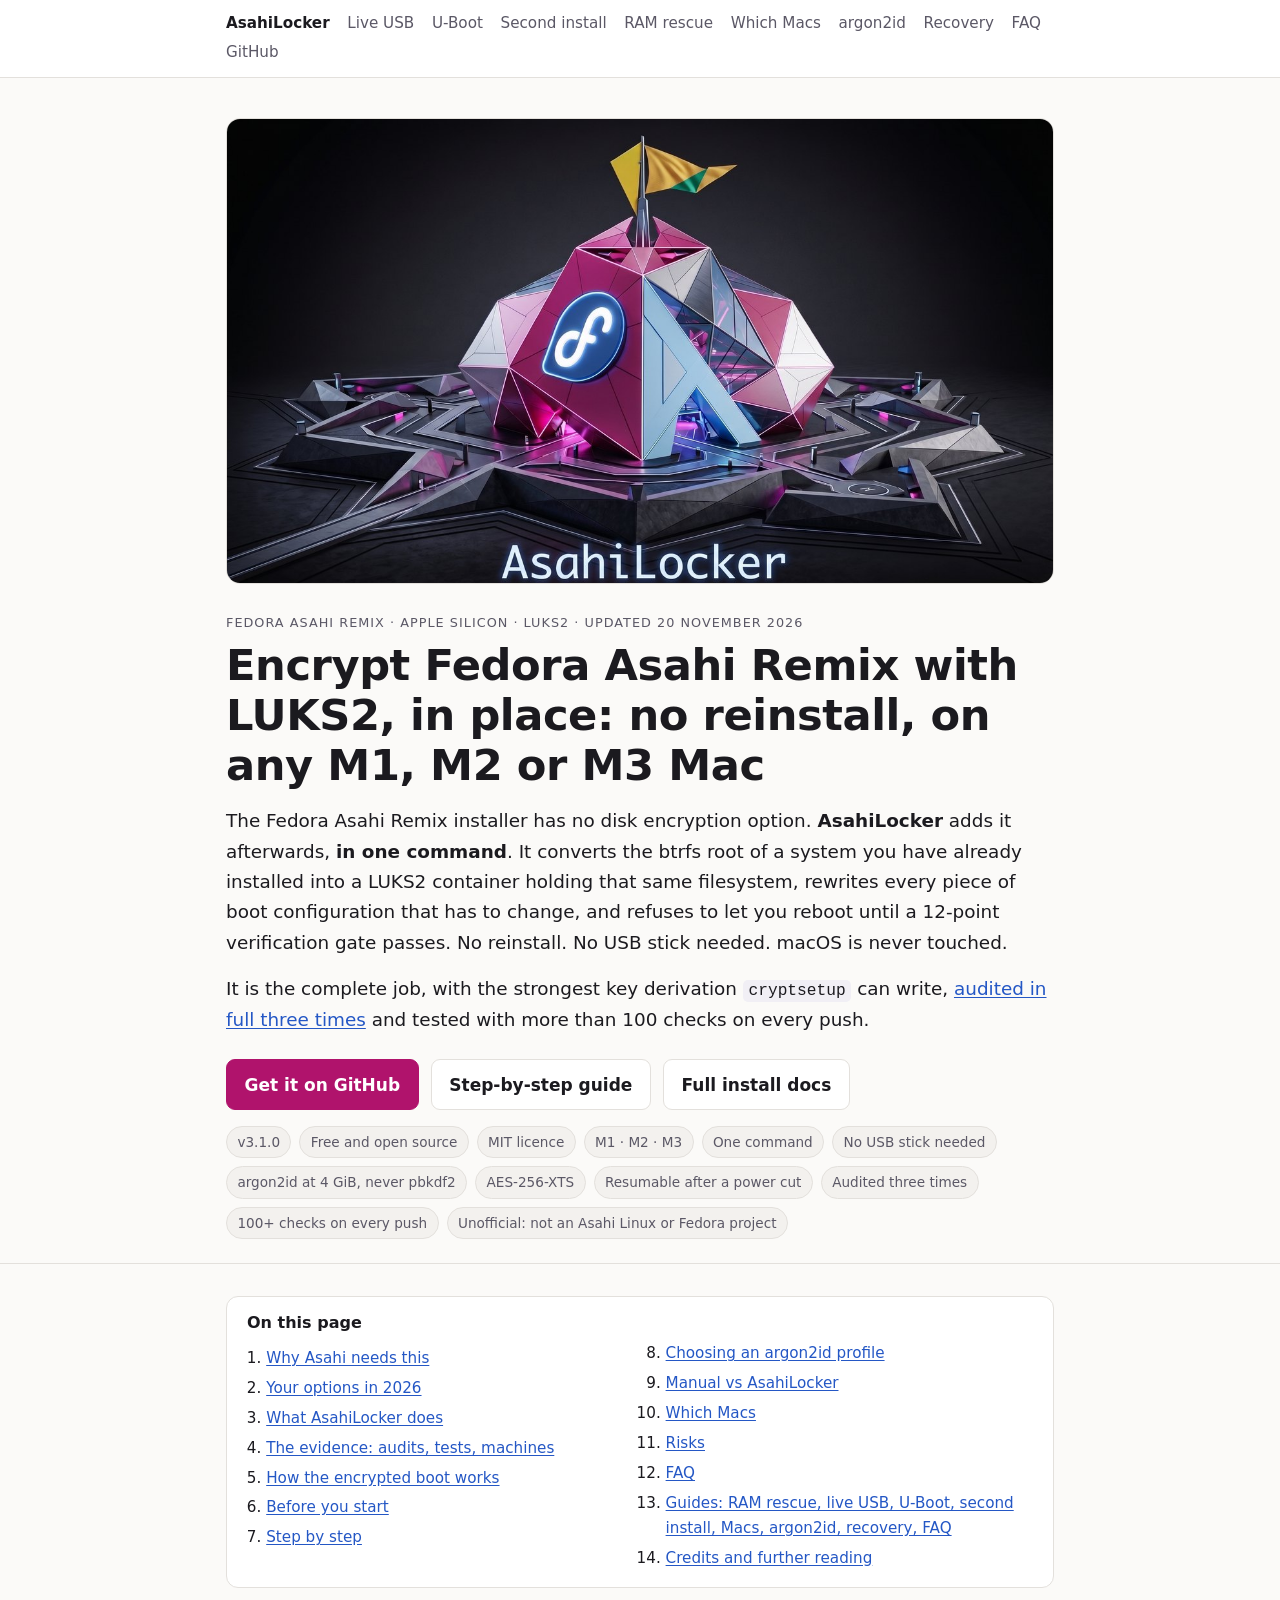
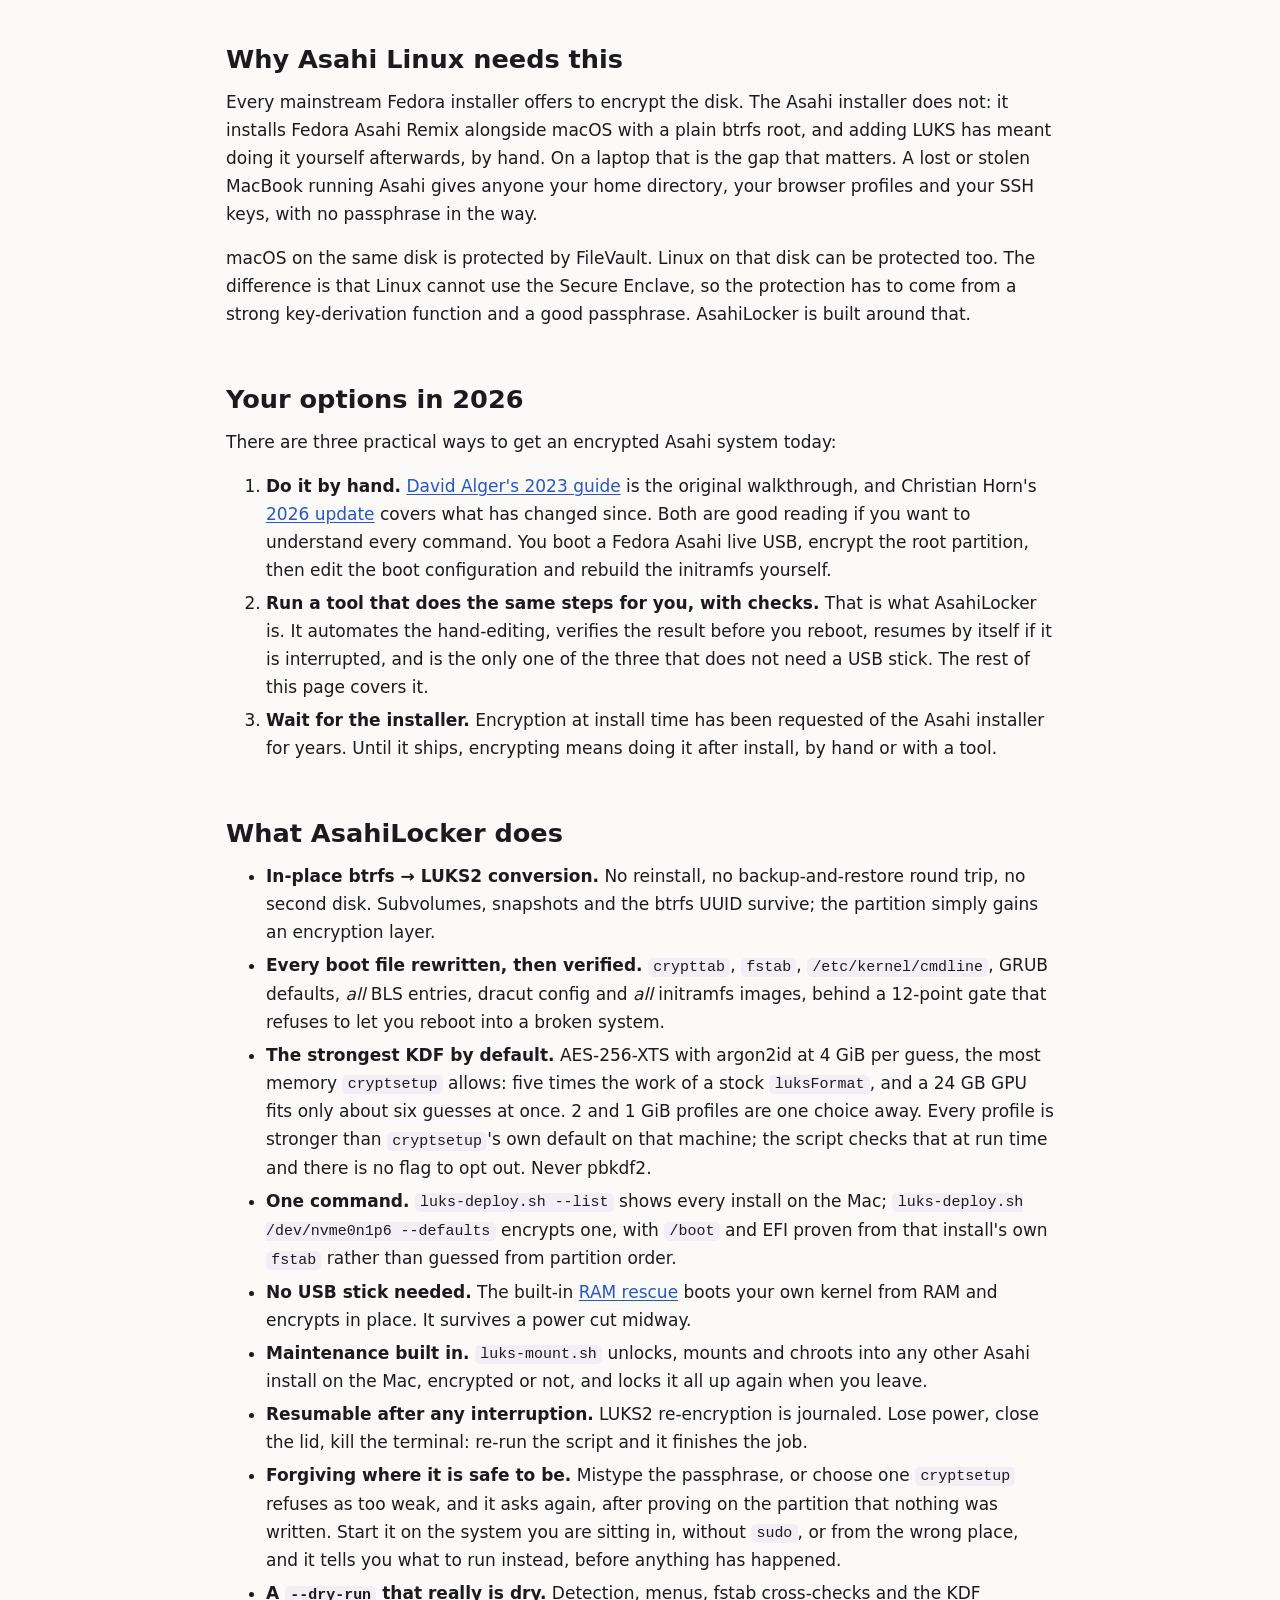
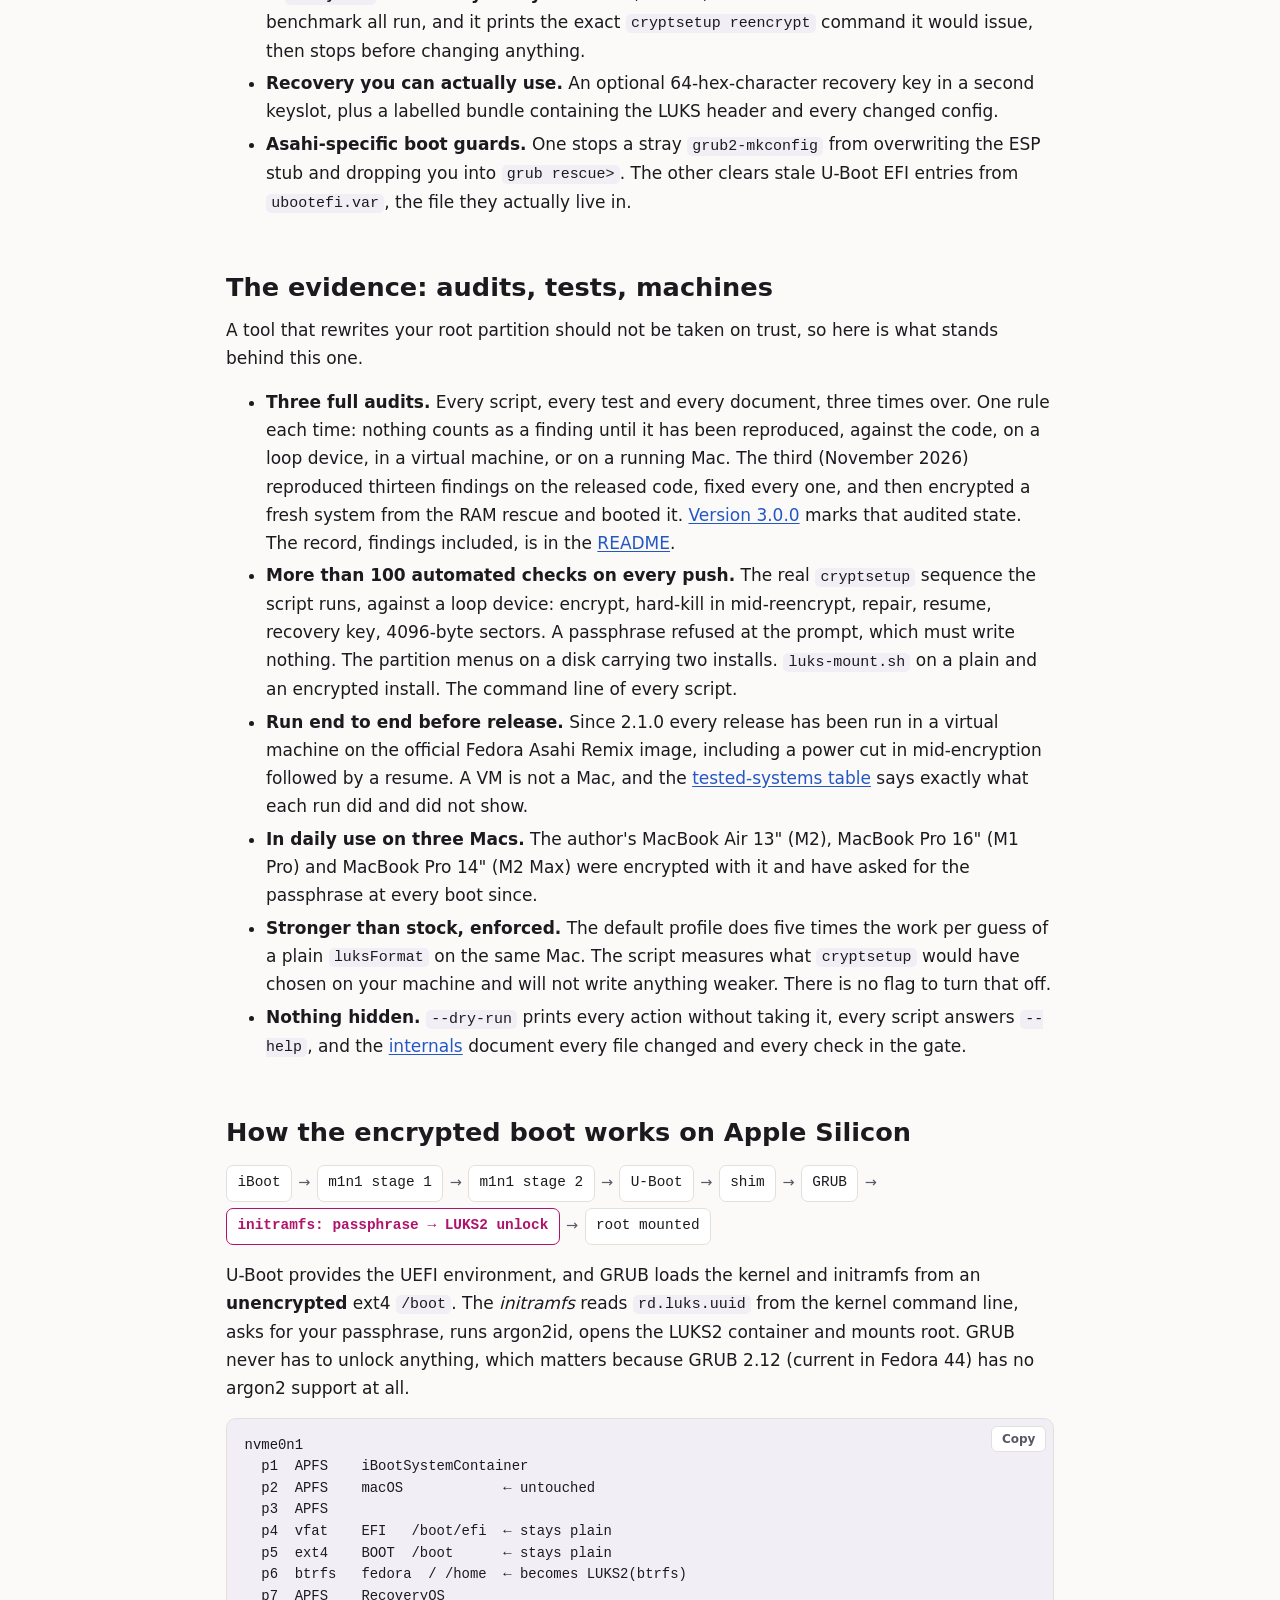
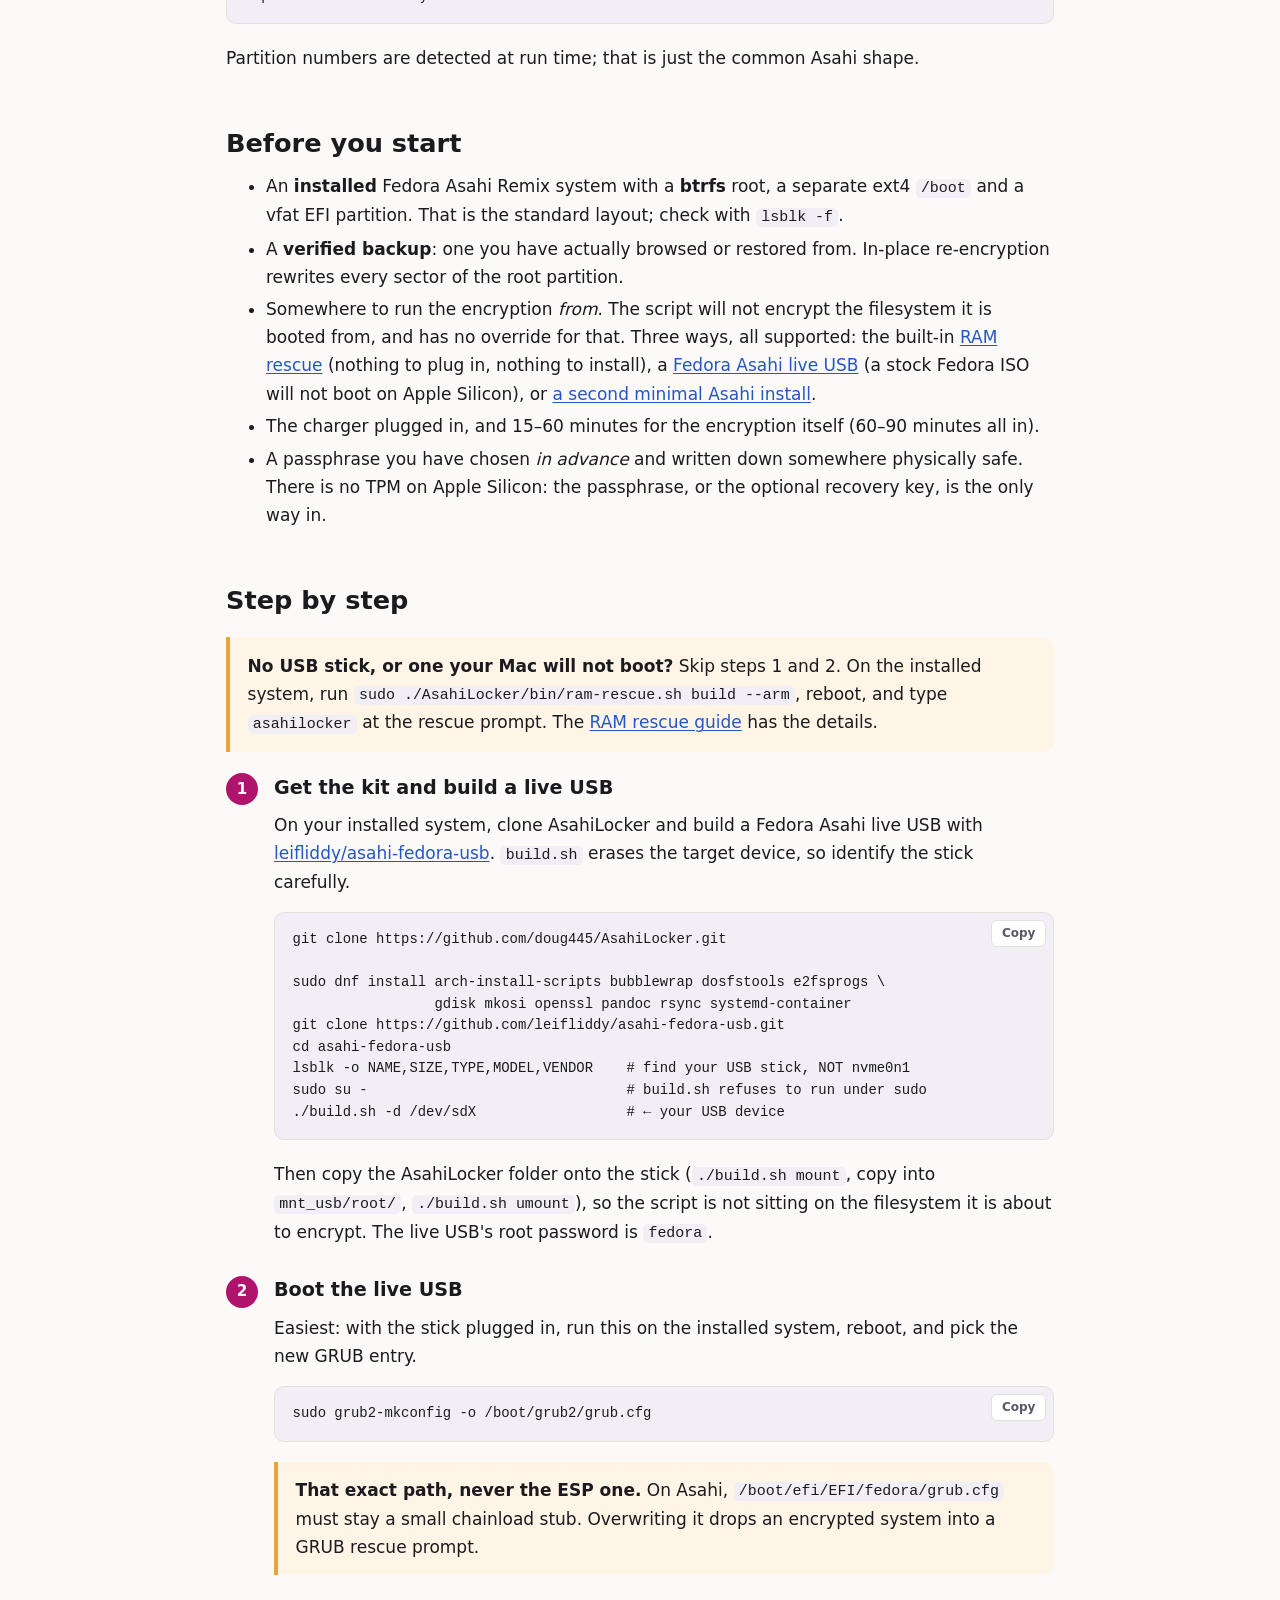
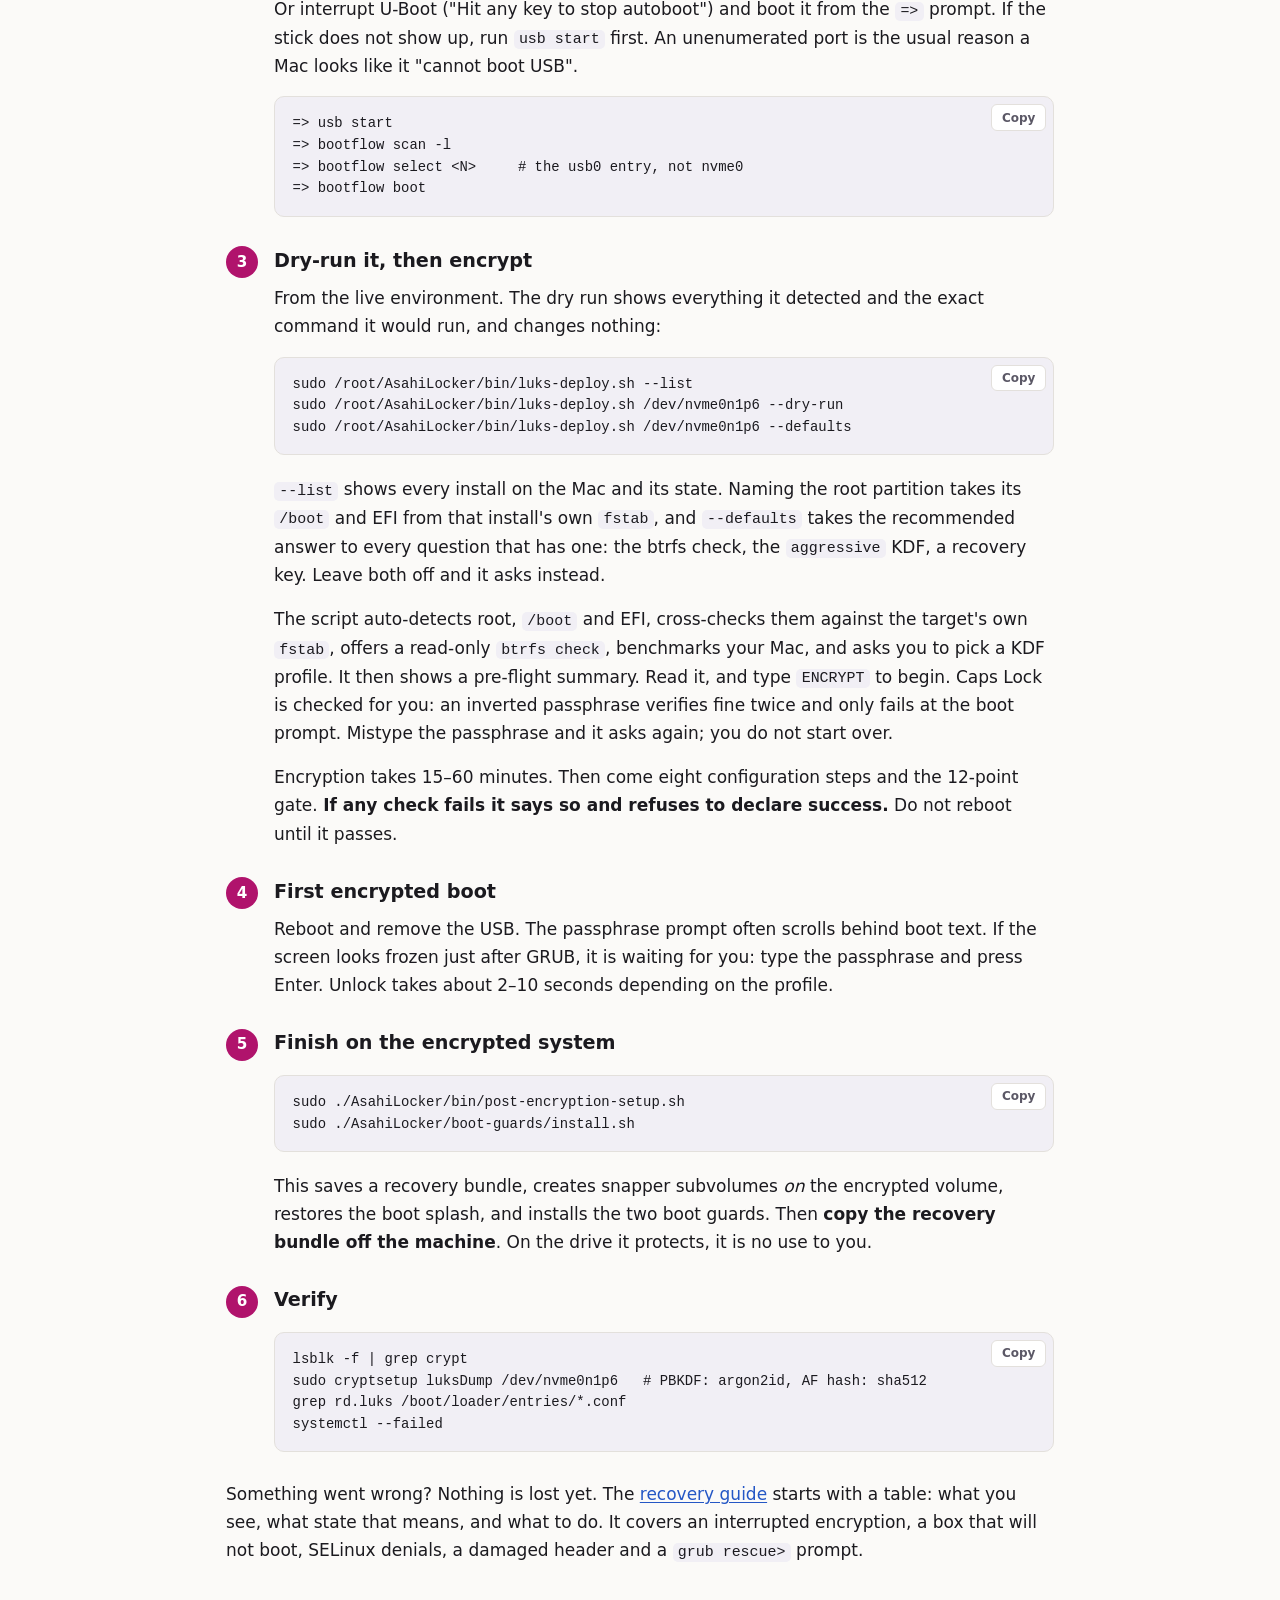
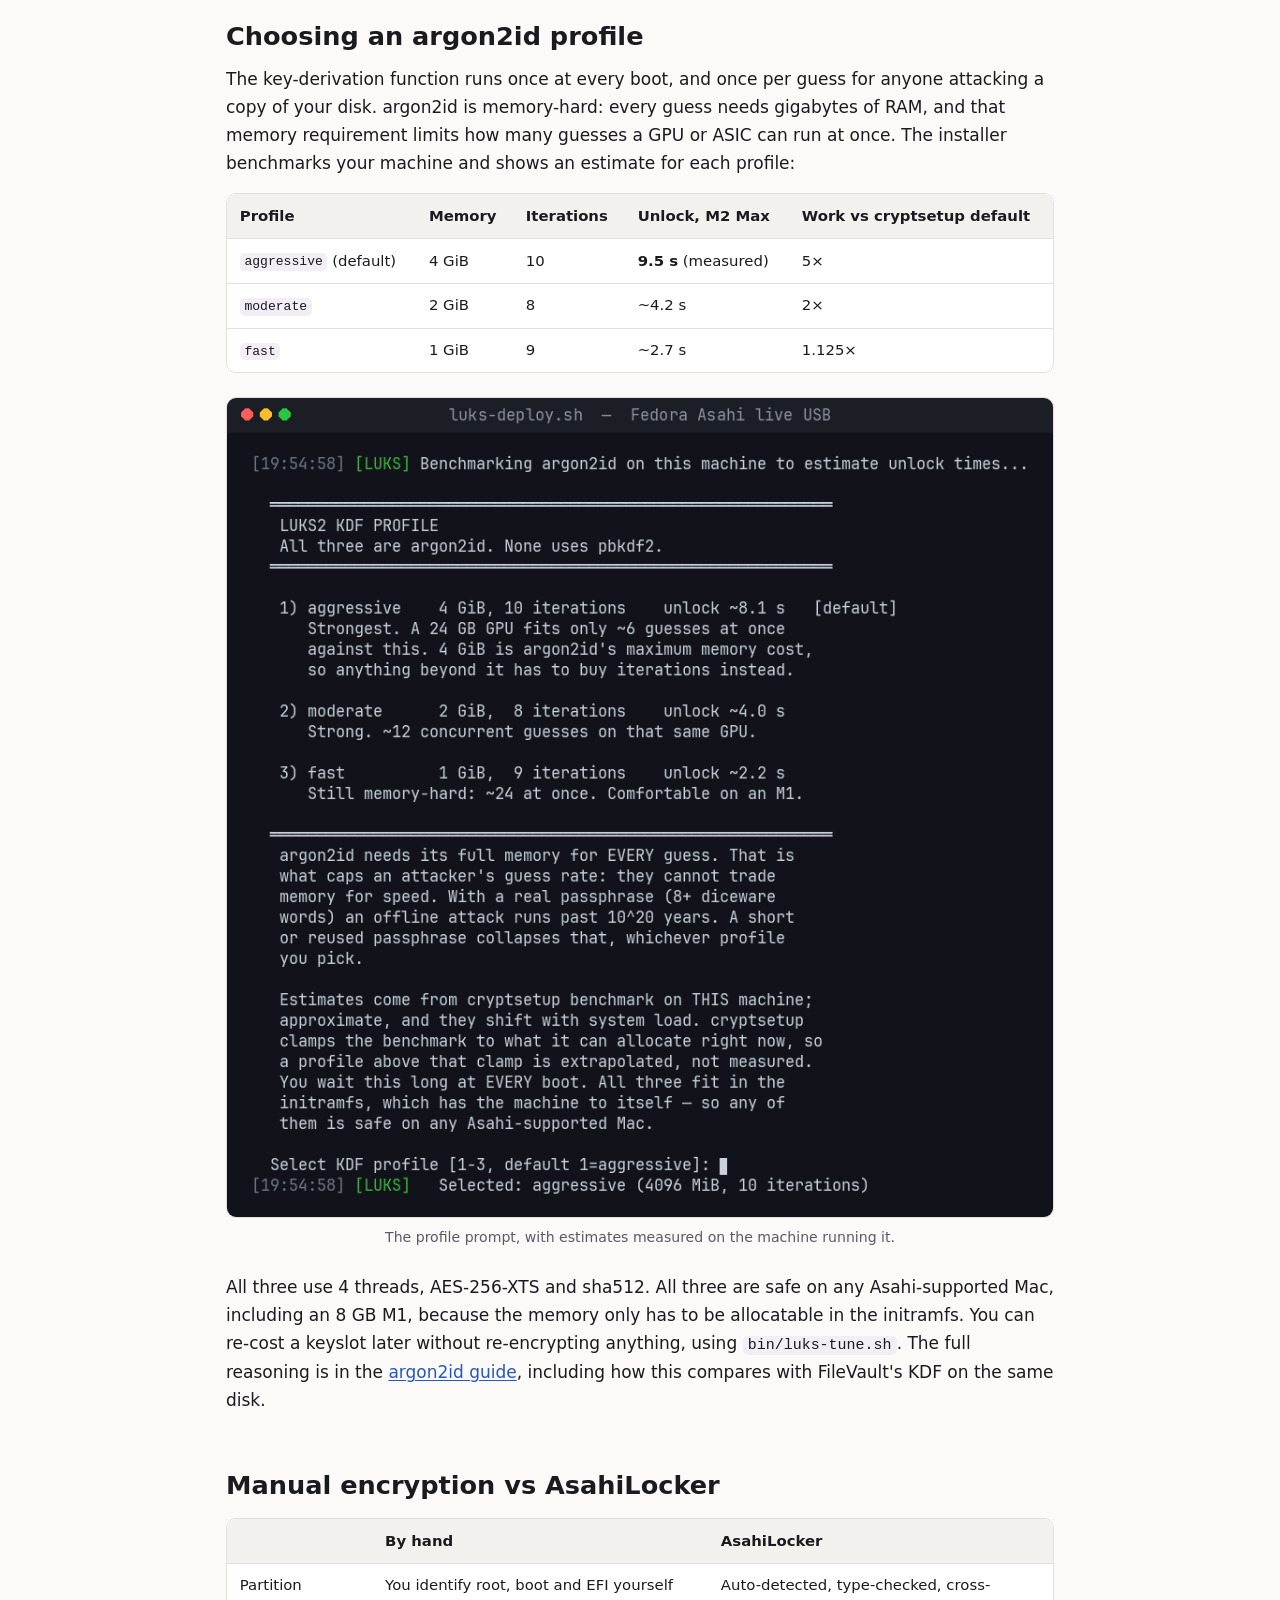
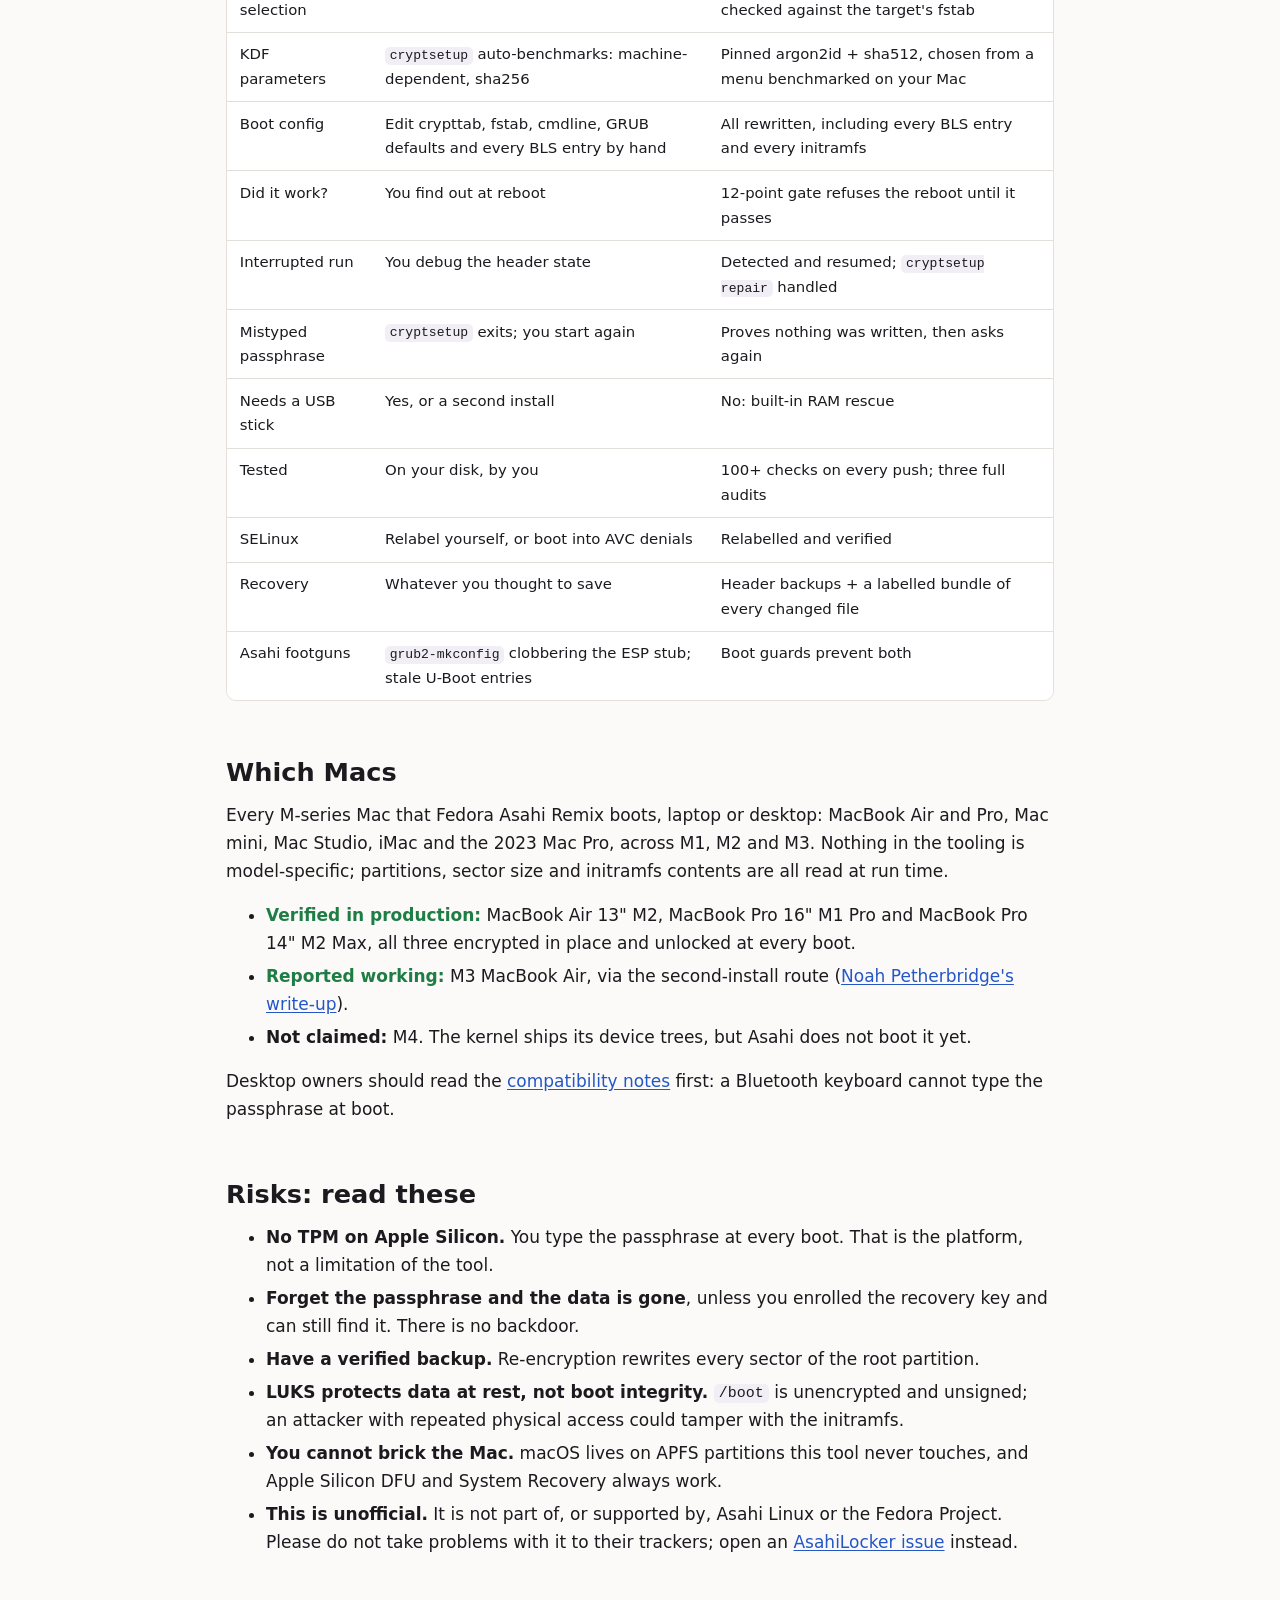
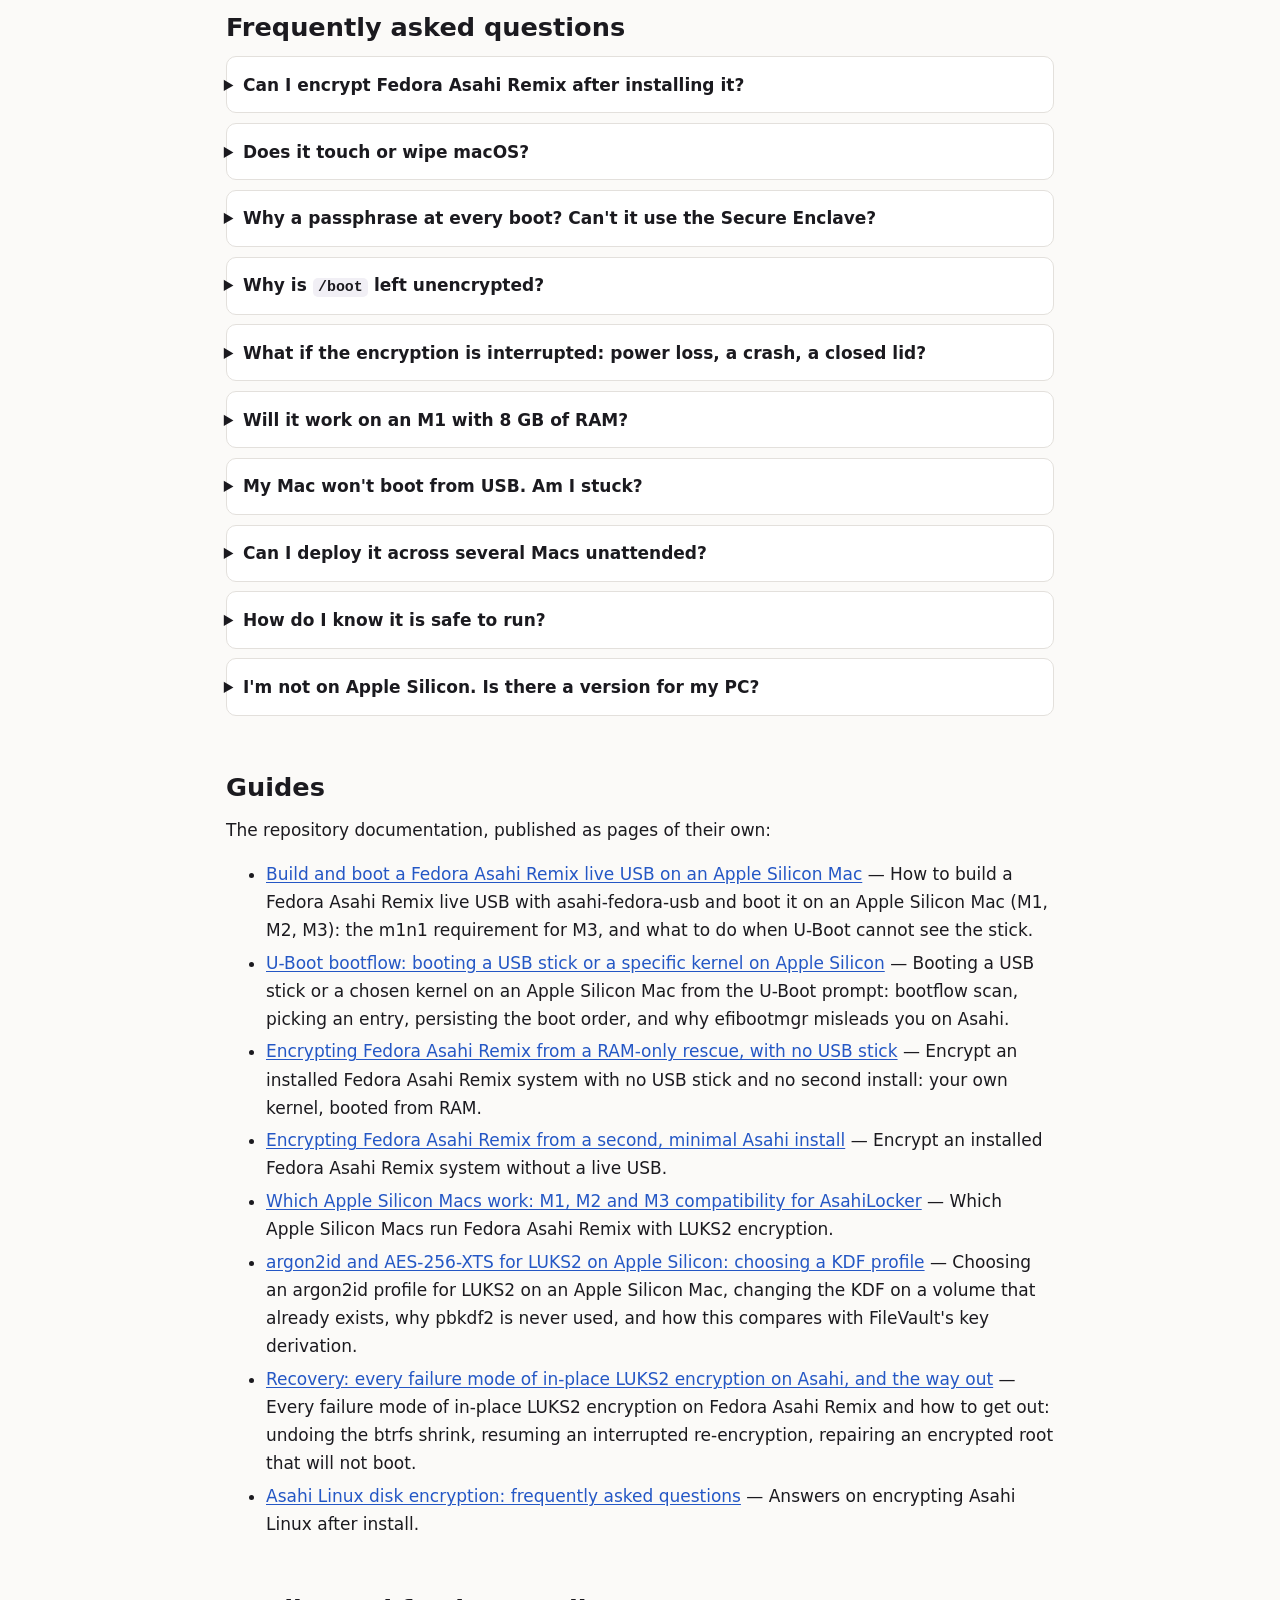
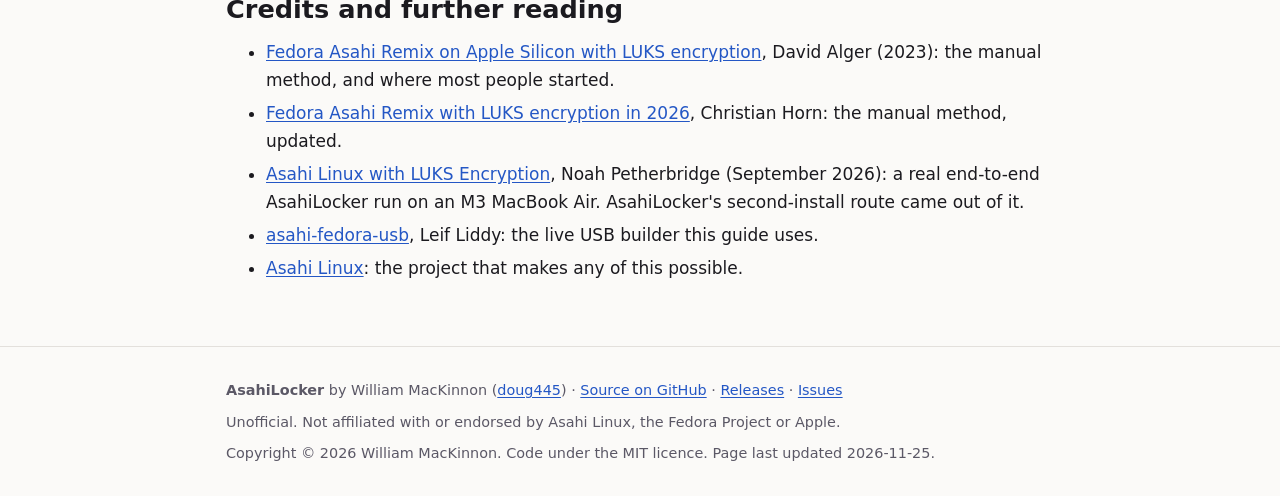
==== commit ae5bd601: "Site: version 3.1.0, guide pages rebuilt from the docs RAM rescue, recovery and which-macs (tested s" ====
--- a/index.html
+++ b/index.html
@@ -21,7 +21,7 @@
 <meta property="og:image:height" content="720">
 <meta property="og:image:alt" content="AsahiLocker logo: a faceted pink and silver polyhedron bearing the Fedora mark and the Asahi Linux 'A'">
 <meta property="article:published_time" content="2026-10-14">
-<meta property="article:modified_time" content="2026-11-20">
+<meta property="article:modified_time" content="2026-11-25">
 <meta name="twitter:card" content="summary_large_image">
 
 <script type="application/ld+json">
@@ -35,7 +35,7 @@
       "description": "In-place LUKS2 encryption of the root filesystem of an installed Fedora Asahi Remix system on Apple Silicon Macs (M1, M2, M3).",
       "applicationCategory": "SecurityApplication",
       "operatingSystem": "Fedora Asahi Remix (Linux, aarch64)",
-      "softwareVersion": "3.0.0",
+      "softwareVersion": "3.1.0",
       "license": "https://opensource.org/licenses/MIT",
       "url": "https://doug445.github.io/AsahiLocker/",
       "downloadUrl": "https://github.com/doug445/AsahiLocker",
@@ -49,7 +49,7 @@
       "headline": "Encrypt Fedora Asahi Remix with LUKS2, in place, on Apple Silicon",
       "description": "How to encrypt an installed Fedora Asahi Remix system on an Apple Silicon Mac with LUKS2 and argon2id, without reinstalling or touching macOS.",
       "datePublished": "2026-10-14",
-      "dateModified": "2026-11-20",
+      "dateModified": "2026-11-25",
       "image": "https://doug445.github.io/AsahiLocker/asahilocker-logo.jpg",
       "author": { "@id": "https://doug445.github.io/AsahiLocker/#author" },
       "about": { "@id": "https://doug445.github.io/AsahiLocker/#software" },
@@ -152,7 +152,7 @@
       <a class="btn" href="https://github.com/doug445/AsahiLocker/blob/main/docs/INSTALL.md">Full install docs</a>
     </div>
     <ul class="facts" aria-label="At a glance">
-      <li>v3.0.0</li>
+      <li>v3.1.0</li>
       <li>Free and open source</li>
       <li>MIT licence</li>
       <li>M1 · M2 · M3</li>
@@ -631,7 +631,7 @@
       <a href="https://github.com/doug445/AsahiLocker/releases">Releases</a> ·
       <a href="https://github.com/doug445/AsahiLocker/issues">Issues</a></p>
     <p>Unofficial. Not affiliated with or endorsed by Asahi Linux, the Fedora Project or Apple.</p>
-    <p>Copyright © 2026 William MacKinnon. Code under the MIT licence. Page last updated 2026-11-20.</p>
+    <p>Copyright © 2026 William MacKinnon. Code under the MIT licence. Page last updated 2026-11-25.</p>
   </div>
 </footer>
 
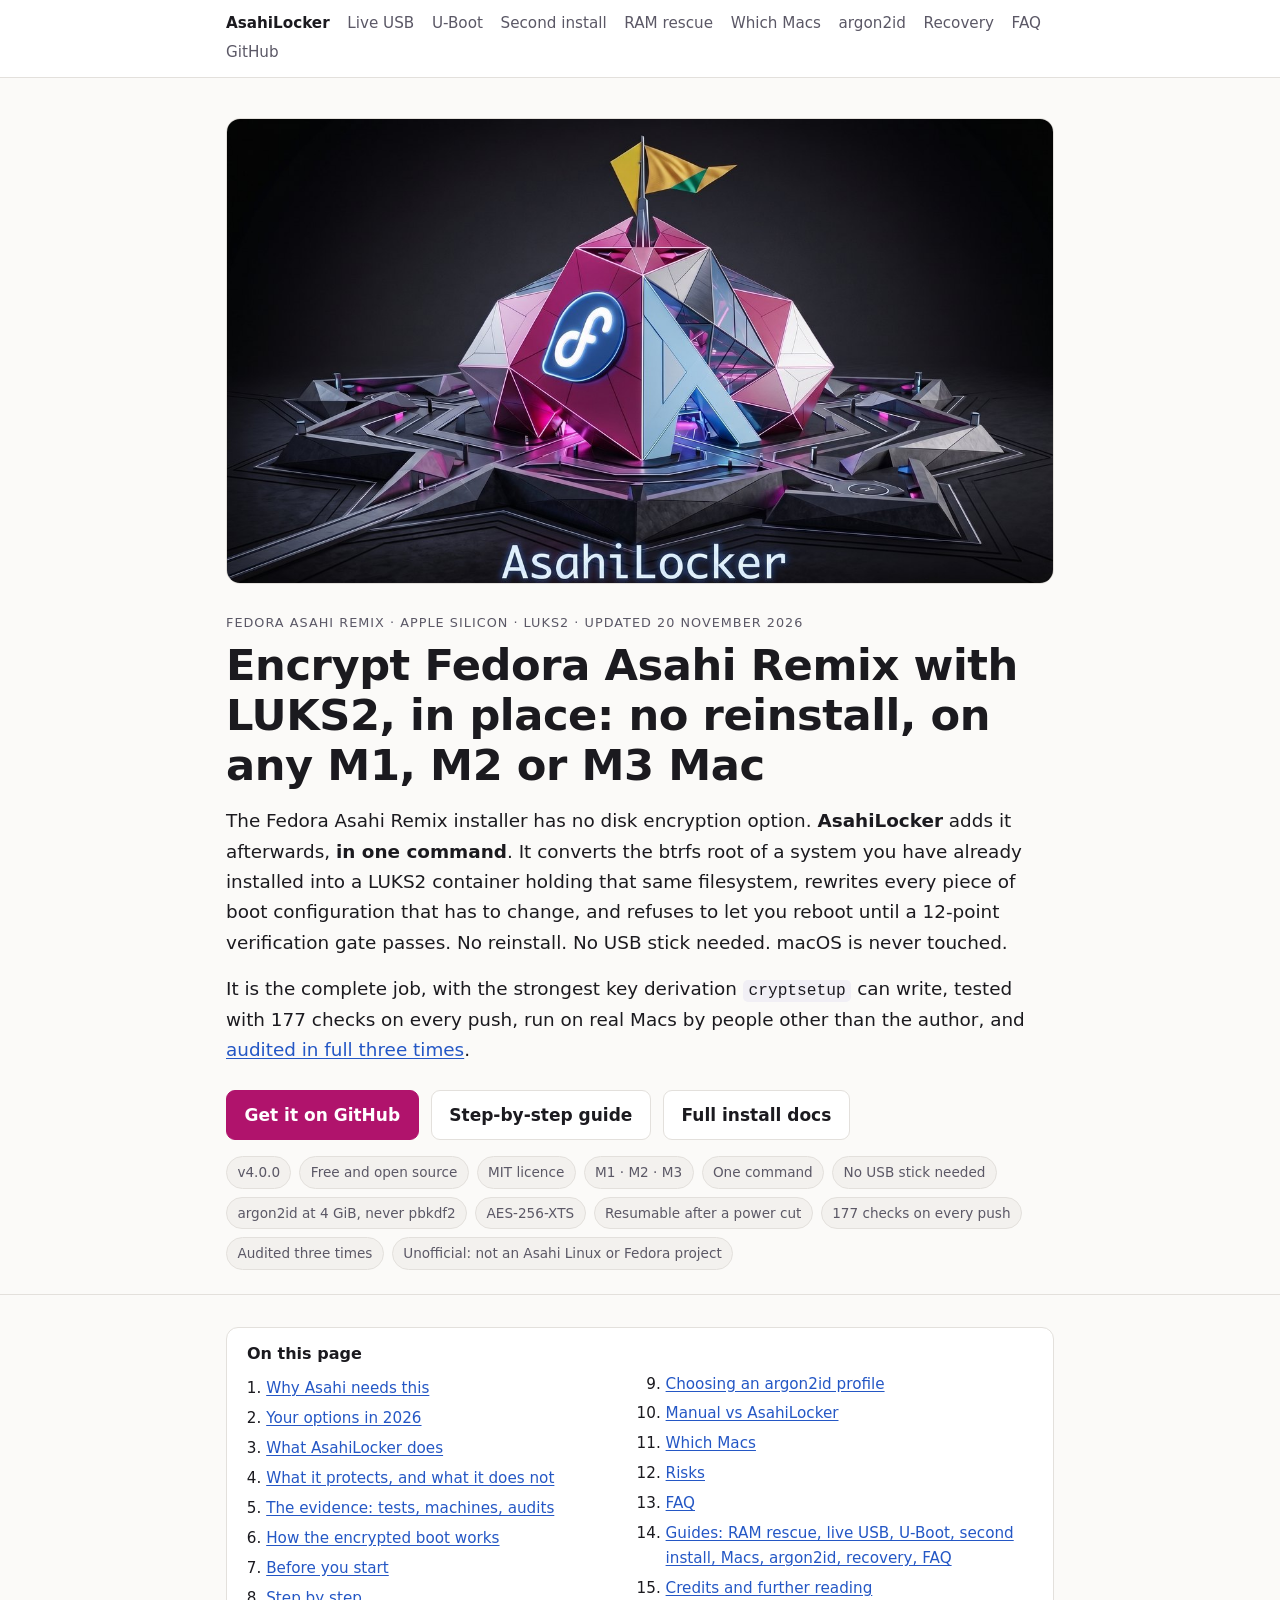
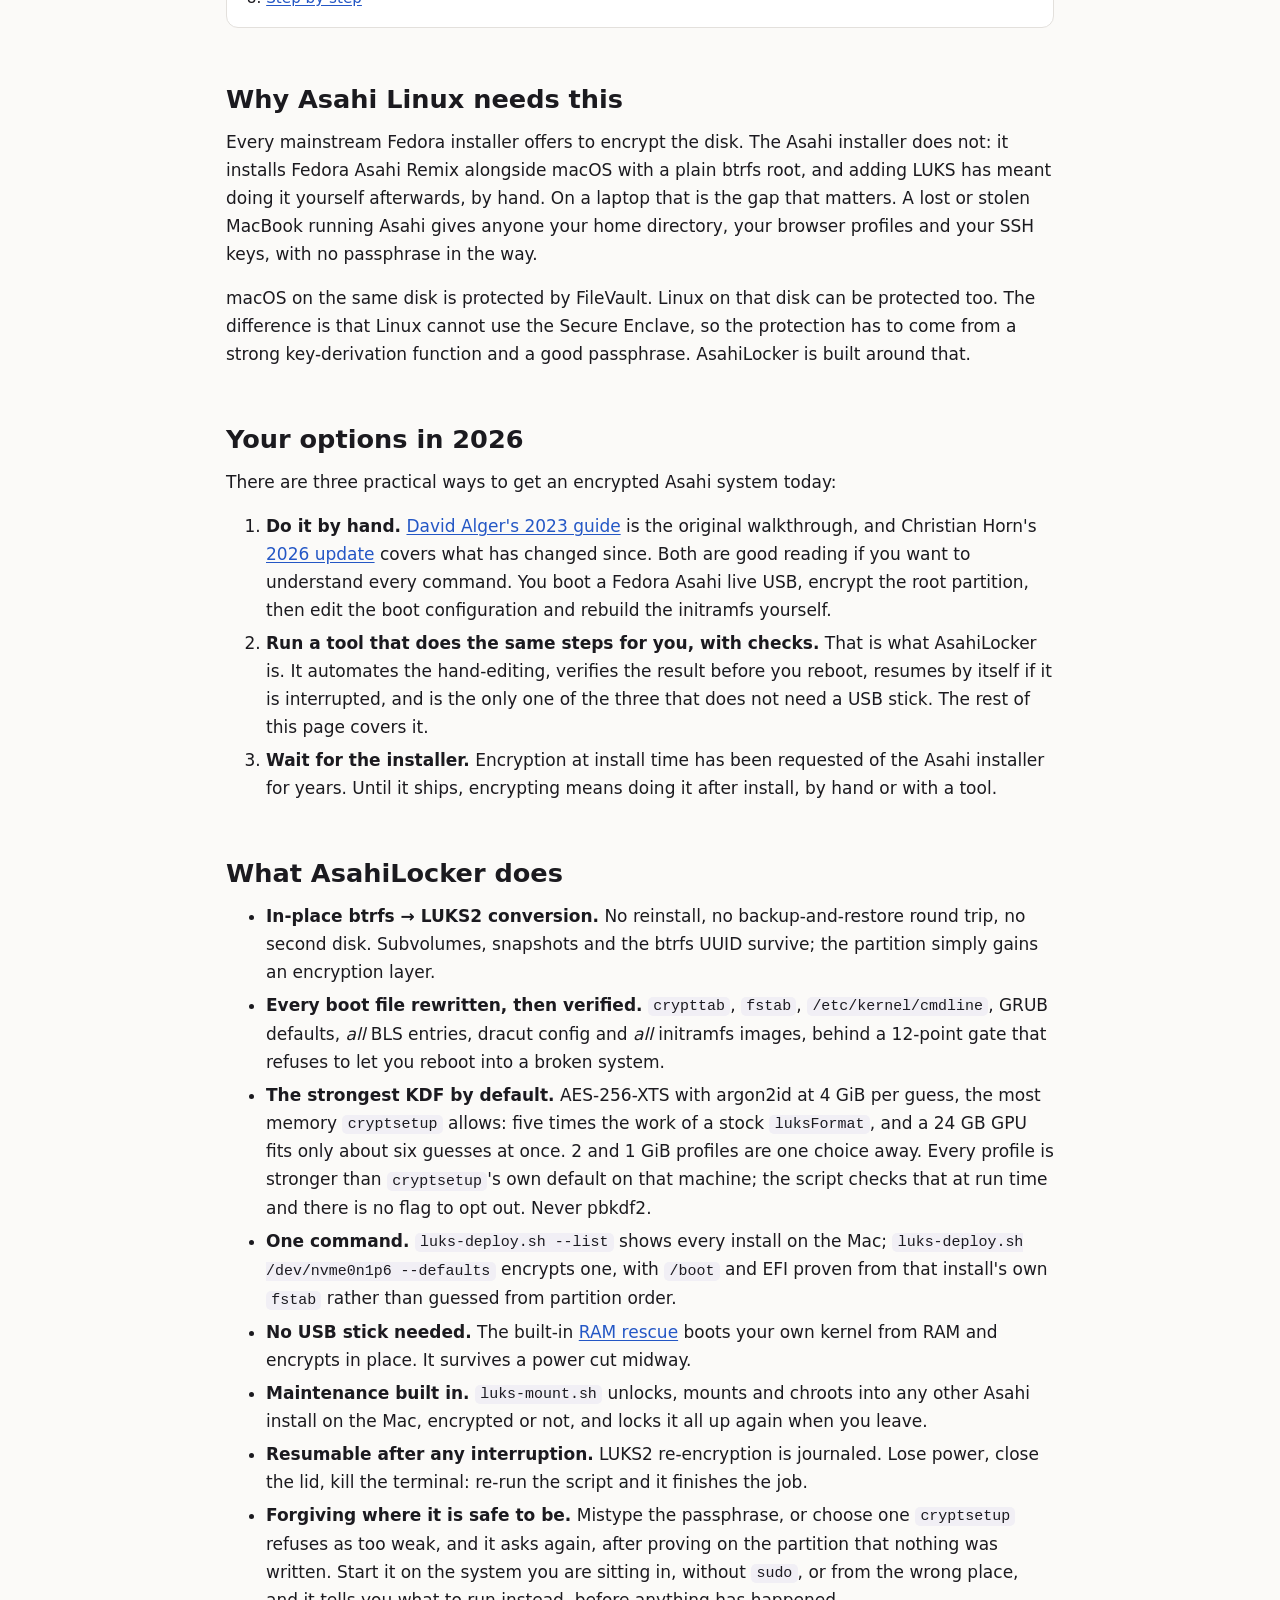
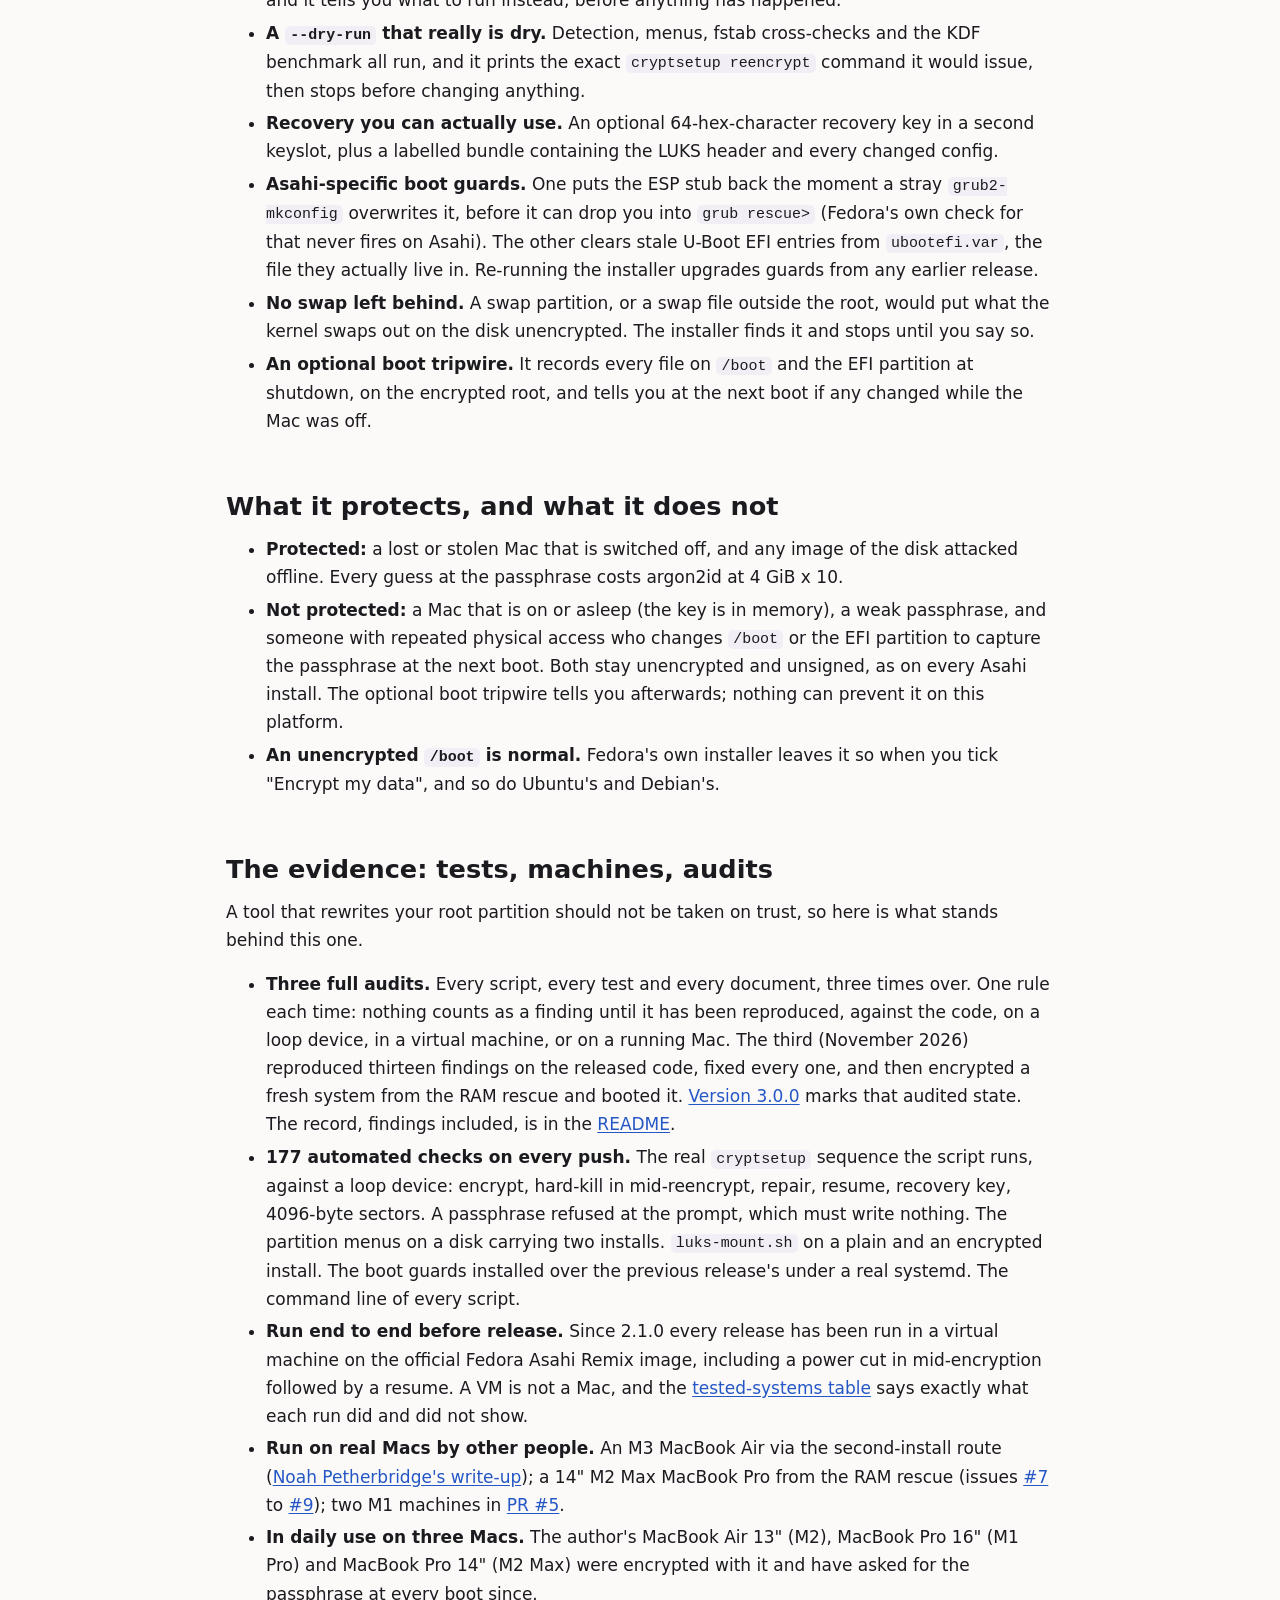
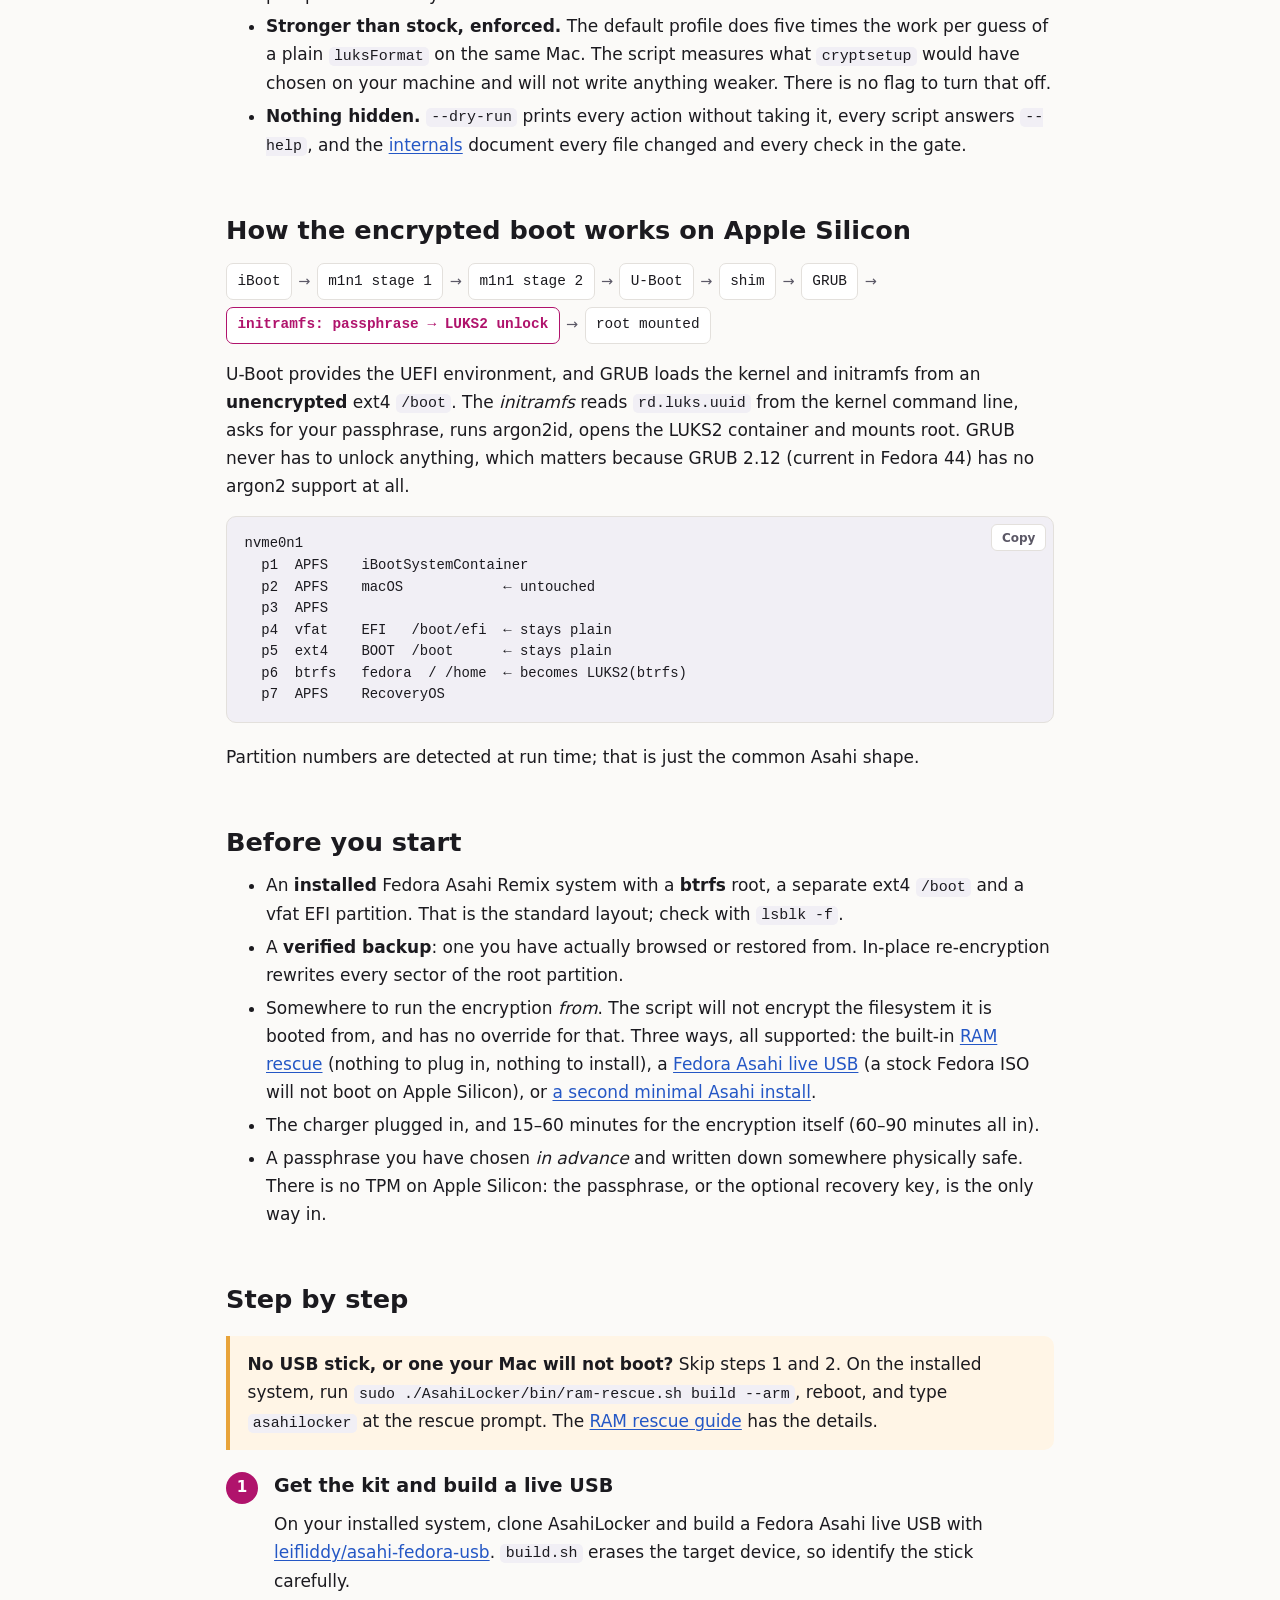
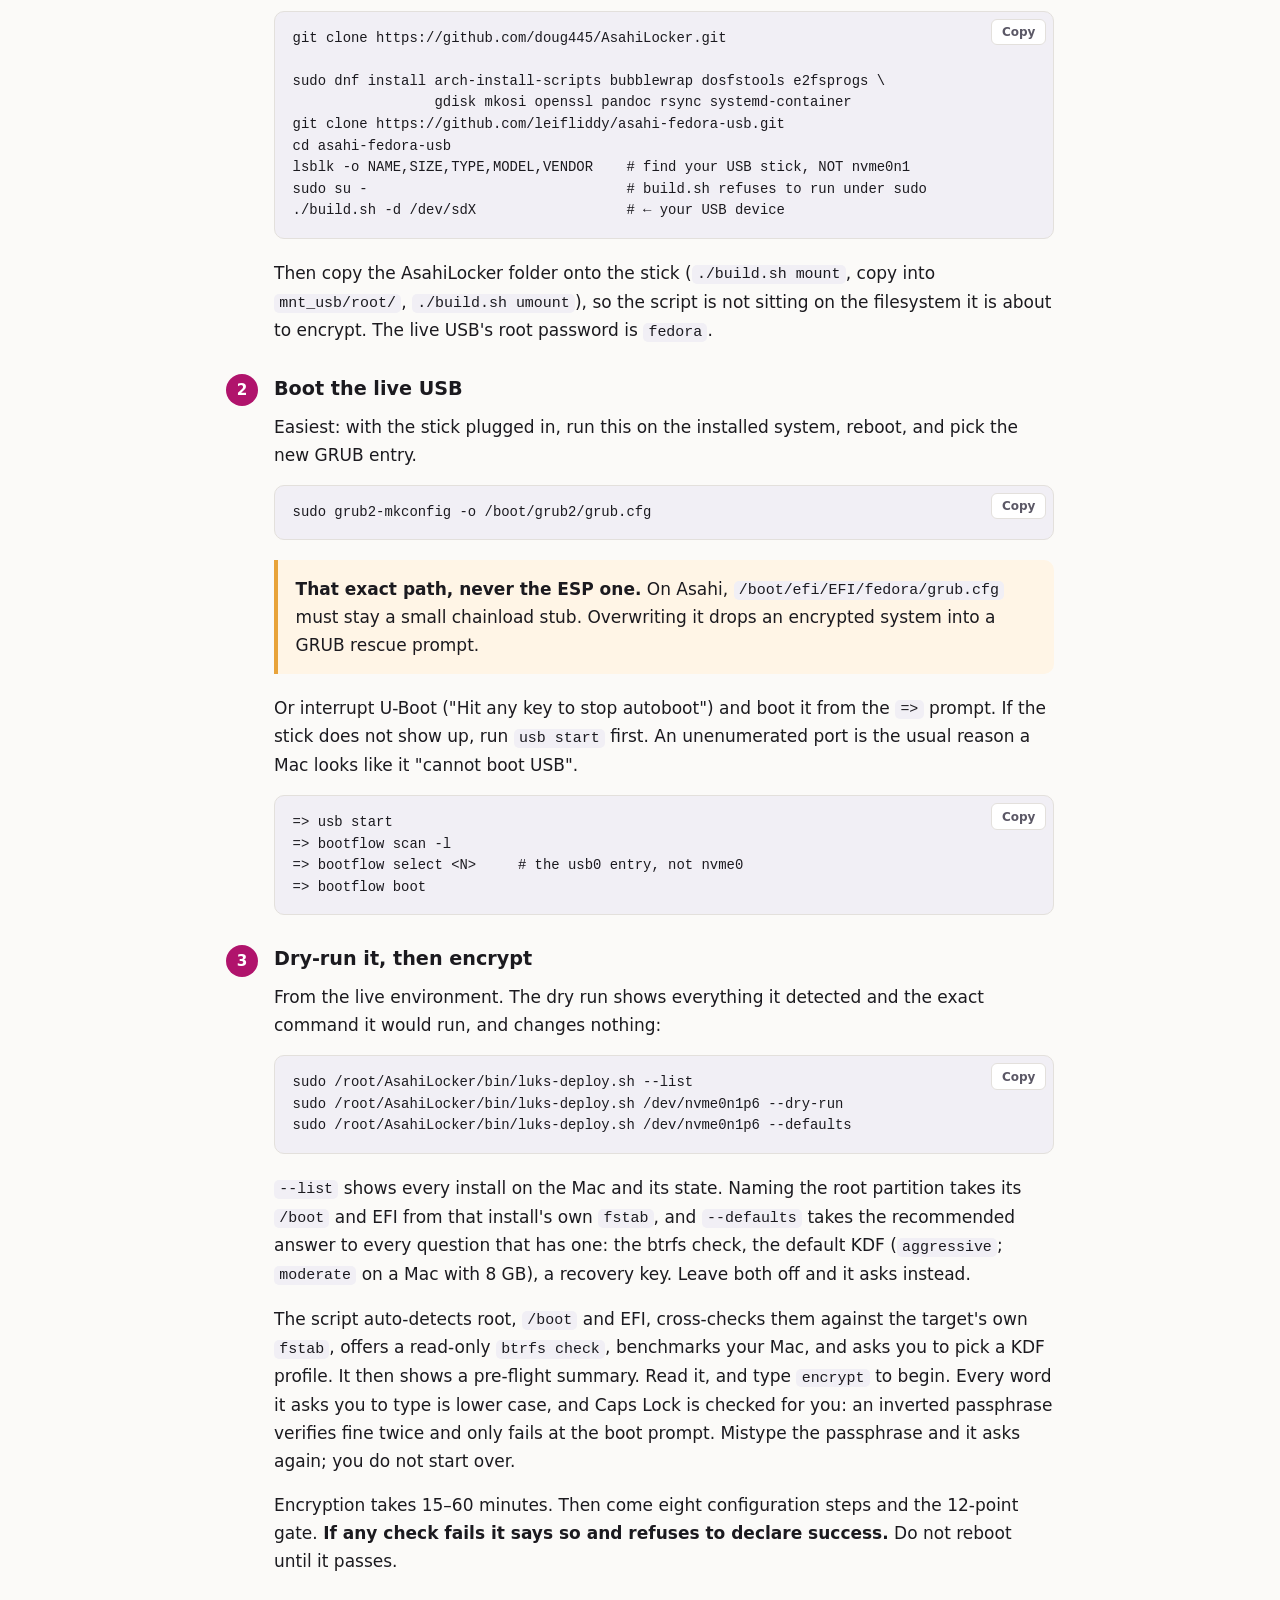
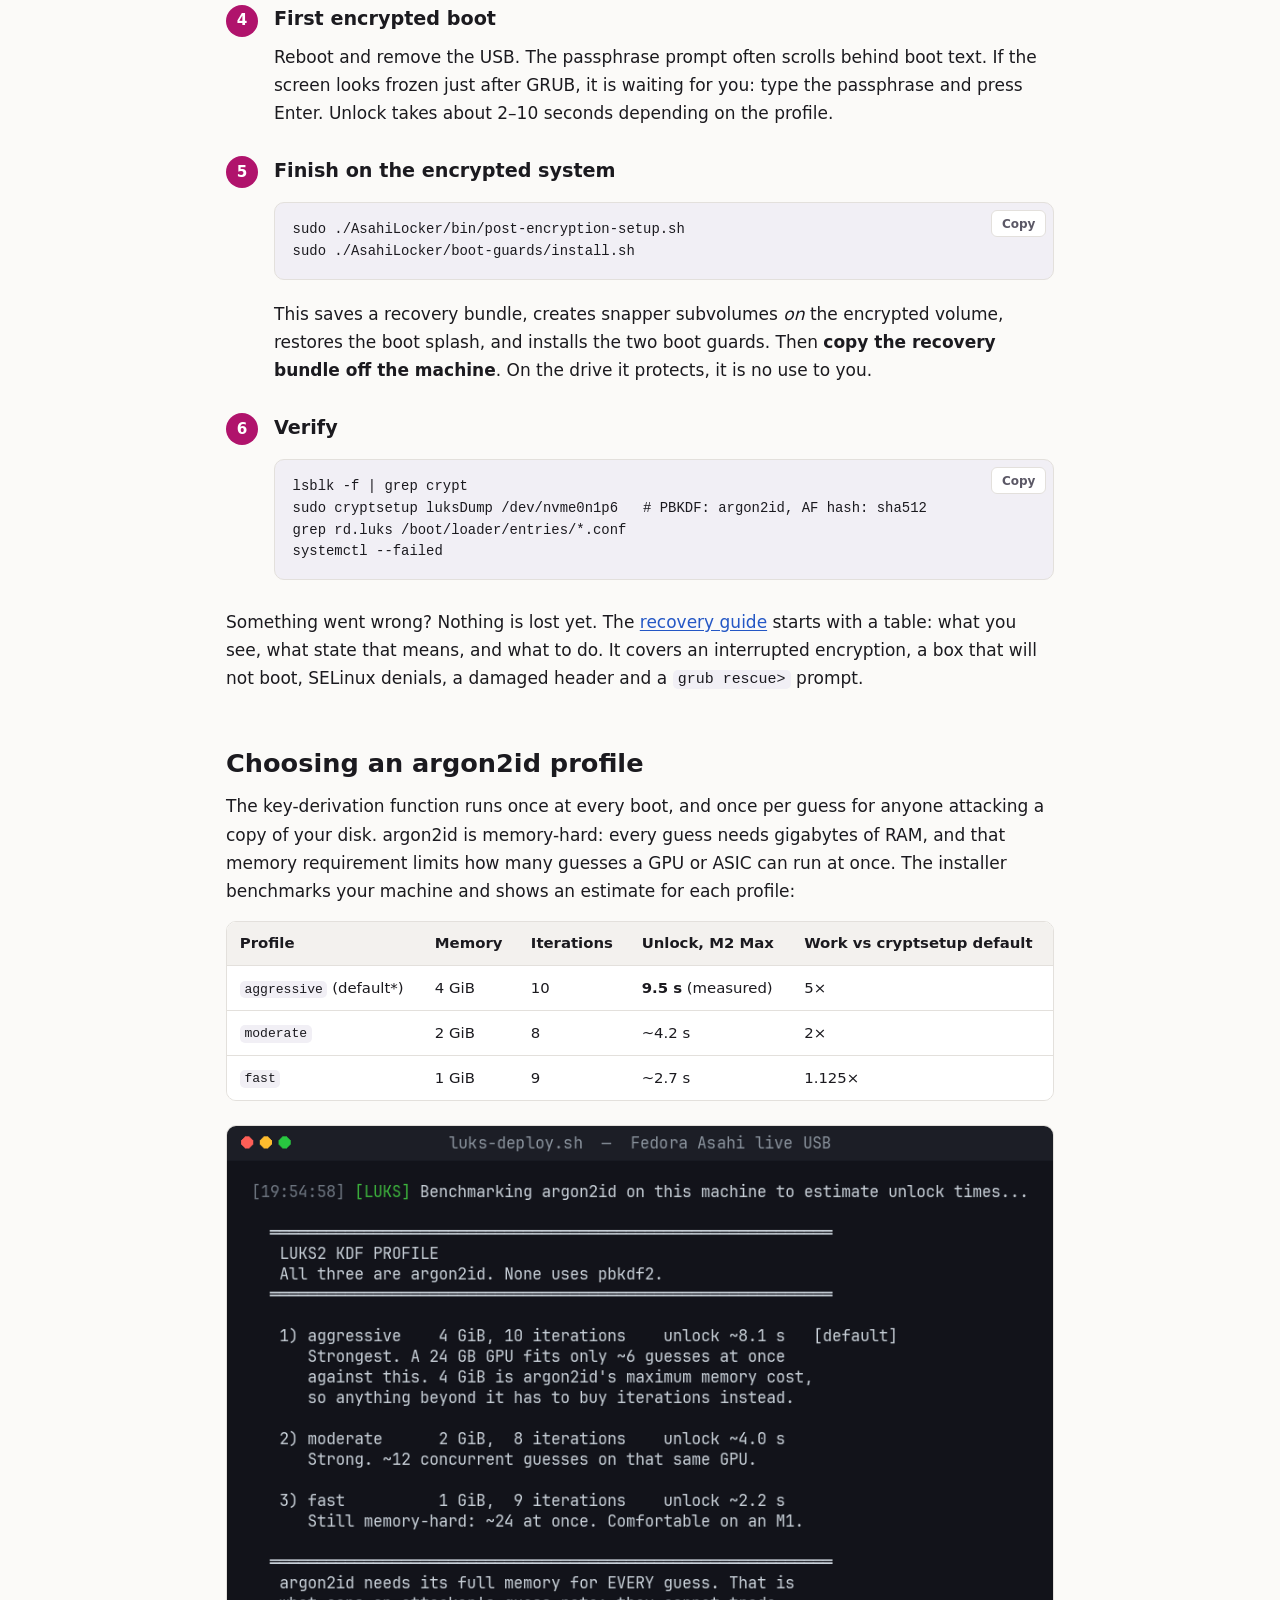
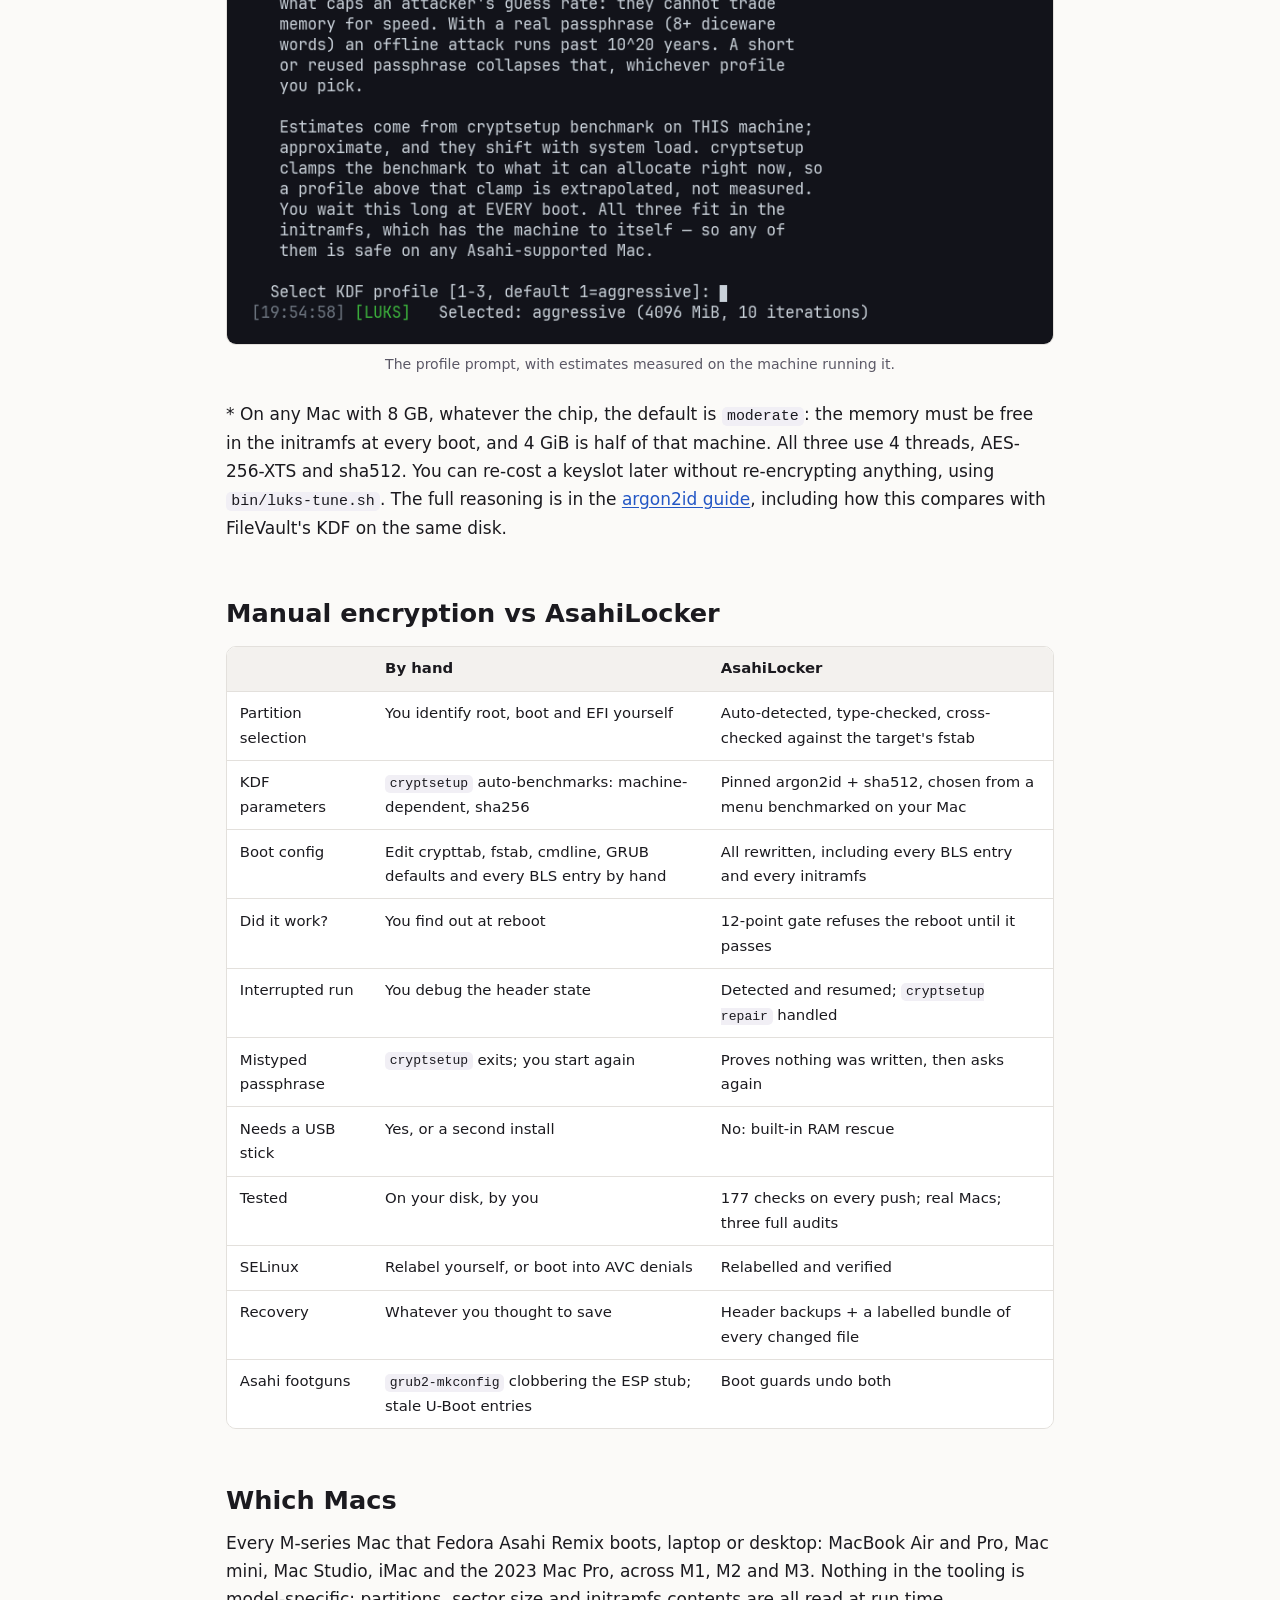
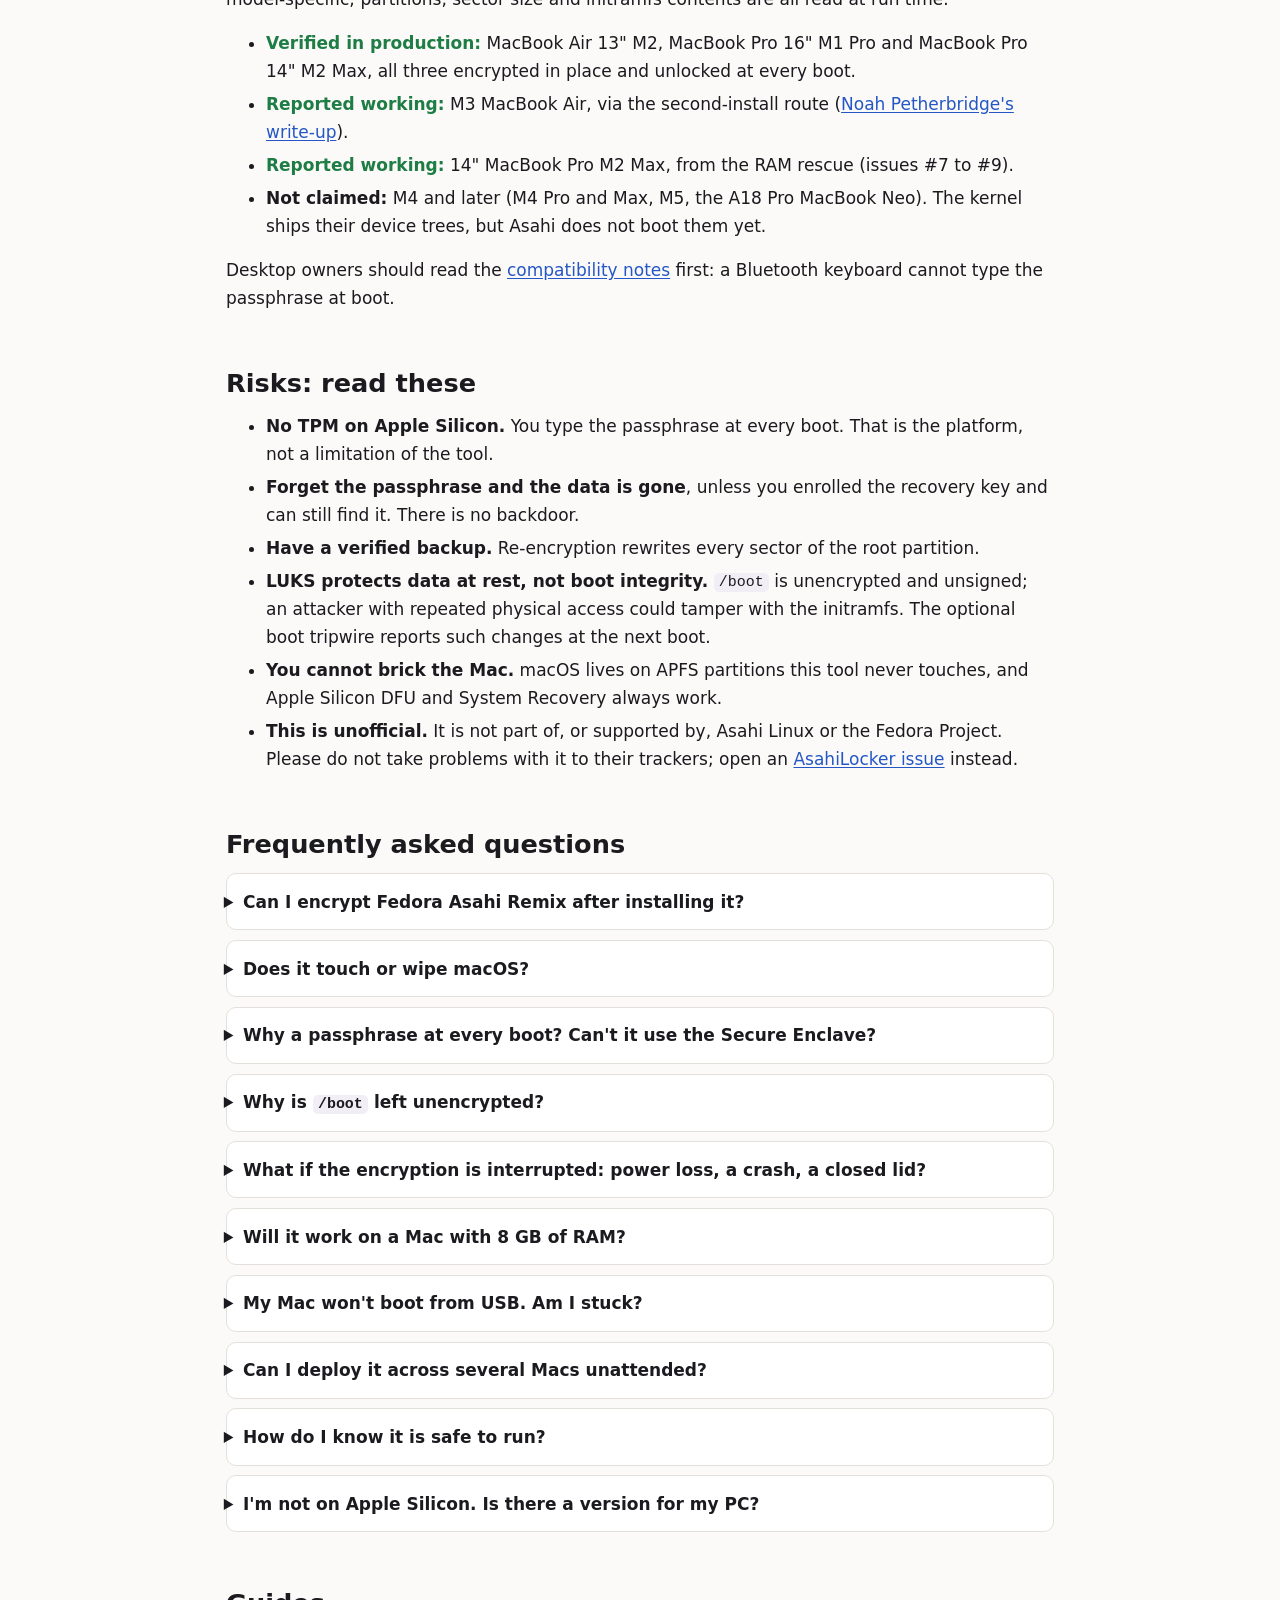
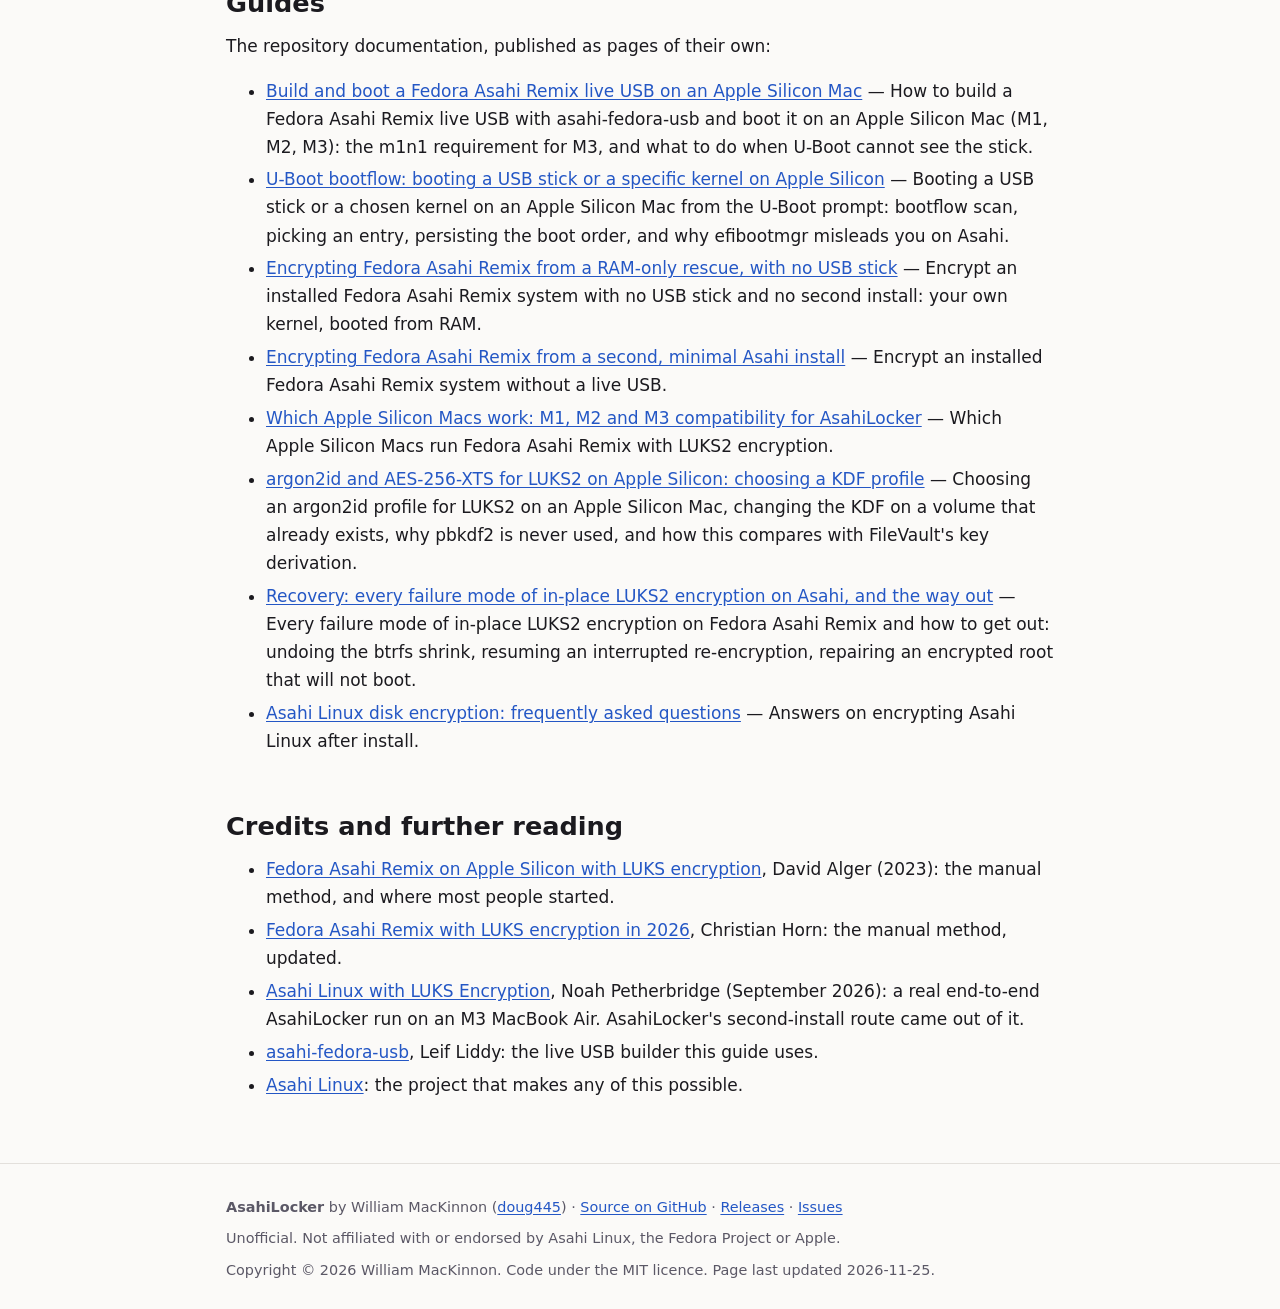
==== commit 1ddcd062: "Site: AsahiLocker 4.0.0" ====
--- a/index.html
+++ b/index.html
@@ -35,7 +35,7 @@
       "description": "In-place LUKS2 encryption of the root filesystem of an installed Fedora Asahi Remix system on Apple Silicon Macs (M1, M2, M3).",
       "applicationCategory": "SecurityApplication",
       "operatingSystem": "Fedora Asahi Remix (Linux, aarch64)",
-      "softwareVersion": "3.1.0",
+      "softwareVersion": "4.0.0",
       "license": "https://opensource.org/licenses/MIT",
       "url": "https://doug445.github.io/AsahiLocker/",
       "downloadUrl": "https://github.com/doug445/AsahiLocker",
@@ -49,7 +49,7 @@
       "headline": "Encrypt Fedora Asahi Remix with LUKS2, in place, on Apple Silicon",
       "description": "How to encrypt an installed Fedora Asahi Remix system on an Apple Silicon Mac with LUKS2 and argon2id, without reinstalling or touching macOS.",
       "datePublished": "2026-10-14",
-      "dateModified": "2026-11-25",
+      "dateModified": "2026-11-27",
       "image": "https://doug445.github.io/AsahiLocker/asahilocker-logo.jpg",
       "author": { "@id": "https://doug445.github.io/AsahiLocker/#author" },
       "about": { "@id": "https://doug445.github.io/AsahiLocker/#software" },
@@ -85,7 +85,7 @@
         {
           "@type": "Question",
           "name": "Why is /boot left unencrypted?",
-          "acceptedAnswer": { "@type": "Answer", "text": "GRUB has to read the kernel and initramfs before anything is unlocked. The encrypted root is opened by the initramfs, not by GRUB, so keeping /boot plain keeps GRUB off the unlock path. GRUB 2.12, current in Fedora 44, has no argon2 support at all. The trade-off is that /boot is unsigned." }
+          "acceptedAnswer": { "@type": "Answer", "text": "Because that is the normal LUKS arrangement: Fedora's own installer leaves /boot unencrypted when you tick Encrypt my data, and so do Ubuntu's and Debian's. On a Mac it would protect almost nothing, because m1n1 stage 2, U-Boot and GRUB sit on the EFI partition, which nothing can encrypt. Measured on an M2 Max, GRUB's argon2id is also 8.5 times slower than the kernel's. An optional boot tripwire reports any change to /boot or the EFI partition made while the Mac was off." }
         },
         {
           "@type": "Question",
@@ -94,8 +94,8 @@
         },
         {
           "@type": "Question",
-          "name": "Will it work on an M1 with 8 GB of RAM?",
-          "acceptedAnswer": { "@type": "Answer", "text": "Yes, on any profile including the 4 GiB one. The argon2id memory cost only has to be allocatable in the initramfs, which has the machine to itself. A base M1 unlocks more slowly than an M2 Max at the same parameters, which is why the installer benchmarks your machine." }
+          "name": "Will it work on a Mac with 8 GB of RAM?",
+          "acceptedAnswer": { "@type": "Answer", "text": "Yes. On any Mac with 8 GB, M1, M2 or M3, the default profile is moderate, 2 GiB x 8, twice the work per guess of cryptsetup's own default: the KDF's memory must be free in the initramfs at every boot, and 4 GiB is half of that machine. The 4 GiB aggressive profile stays on the menu." }
         },
         {
           "@type": "Question",
@@ -143,8 +143,8 @@
     </p>
     <p class="lede">
       It is the complete job, with the strongest key derivation <code>cryptsetup</code> can write,
-      <a href="#proof">audited in full three times</a> and tested with more than 100 checks on
-      every push.
+      tested with 177 checks on every push, run on real Macs by people other than the author, and
+      <a href="#proof">audited in full three times</a>.
     </p>
     <div class="cta">
       <a class="btn primary" href="https://github.com/doug445/AsahiLocker">Get it on GitHub</a>
@@ -152,7 +152,7 @@
       <a class="btn" href="https://github.com/doug445/AsahiLocker/blob/main/docs/INSTALL.md">Full install docs</a>
     </div>
     <ul class="facts" aria-label="At a glance">
-      <li>v3.1.0</li>
+      <li>v4.0.0</li>
       <li>Free and open source</li>
       <li>MIT licence</li>
       <li>M1 · M2 · M3</li>
@@ -161,8 +161,8 @@
       <li>argon2id at 4 GiB, never pbkdf2</li>
       <li>AES-256-XTS</li>
       <li>Resumable after a power cut</li>
+      <li>177 checks on every push</li>
       <li>Audited three times</li>
-      <li>100+ checks on every push</li>
       <li>Unofficial: not an Asahi Linux or Fedora project</li>
     </ul>
   </div>
@@ -176,7 +176,8 @@
     <li><a href="#why">Why Asahi needs this</a></li>
     <li><a href="#options">Your options in 2026</a></li>
     <li><a href="#what-it-does">What AsahiLocker does</a></li>
-    <li><a href="#proof">The evidence: audits, tests, machines</a></li>
+    <li><a href="#protects">What it protects, and what it does not</a></li>
+    <li><a href="#proof">The evidence: tests, machines, audits</a></li>
     <li><a href="#how-it-boots">How the encrypted boot works</a></li>
     <li><a href="#before">Before you start</a></li>
     <li><a href="#step-by-step">Step by step</a></li>
@@ -265,13 +266,33 @@
     <code>cryptsetup reencrypt</code> command it would issue, then stops before changing anything.</li>
   <li><strong>Recovery you can actually use.</strong> An optional 64-hex-character recovery key in a
     second keyslot, plus a labelled bundle containing the LUKS header and every changed config.</li>
-  <li><strong>Asahi-specific boot guards.</strong> One stops a stray <code>grub2-mkconfig</code>
-    from overwriting the ESP stub and dropping you into <code>grub rescue&gt;</code>. The other
+  <li><strong>Asahi-specific boot guards.</strong> One puts the ESP stub back the moment a stray
+    <code>grub2-mkconfig</code> overwrites it, before it can drop you into
+    <code>grub rescue&gt;</code> (Fedora's own check for that never fires on Asahi). The other
     clears stale U-Boot EFI entries from <code>ubootefi.var</code>, the file they actually live
-    in.</li>
-</ul>
-
-<h2 id="proof">The evidence: audits, tests, machines</h2>
+    in. Re-running the installer upgrades guards from any earlier release.</li>
+  <li><strong>No swap left behind.</strong> A swap partition, or a swap file outside the root,
+    would put what the kernel swaps out on the disk unencrypted. The installer finds it and stops
+    until you say so.</li>
+  <li><strong>An optional boot tripwire.</strong> It records every file on <code>/boot</code> and
+    the EFI partition at shutdown, on the encrypted root, and tells you at the next boot if any
+    changed while the Mac was off.</li>
+</ul>
+
+<h2 id="protects">What it protects, and what it does not</h2>
+<ul>
+  <li><strong>Protected:</strong> a lost or stolen Mac that is switched off, and any image of the
+    disk attacked offline. Every guess at the passphrase costs argon2id at 4 GiB x 10.</li>
+  <li><strong>Not protected:</strong> a Mac that is on or asleep (the key is in memory), a weak
+    passphrase, and someone with repeated physical access who changes <code>/boot</code> or the
+    EFI partition to capture the passphrase at the next boot. Both stay unencrypted and unsigned,
+    as on every Asahi install. The optional boot tripwire tells you afterwards; nothing can
+    prevent it on this platform.</li>
+  <li><strong>An unencrypted <code>/boot</code> is normal.</strong> Fedora's own installer leaves
+    it so when you tick "Encrypt my data", and so do Ubuntu's and Debian's.</li>
+</ul>
+
+<h2 id="proof">The evidence: tests, machines, audits</h2>
 <p>
   A tool that rewrites your root partition should not be taken on trust, so here is what stands
   behind this one.
@@ -285,17 +306,23 @@
     <a href="https://github.com/doug445/AsahiLocker/releases/tag/v3.0.0">Version 3.0.0</a> marks
     that audited state. The record, findings included, is in the
     <a href="https://github.com/doug445/AsahiLocker#audit">README</a>.</li>
-  <li><strong>More than 100 automated checks on every push.</strong> The real
+  <li><strong>177 automated checks on every push.</strong> The real
     <code>cryptsetup</code> sequence the script runs, against a loop device: encrypt, hard-kill in
     mid-reencrypt, repair, resume, recovery key, 4096-byte sectors. A passphrase refused at the
     prompt, which must write nothing. The partition menus on a disk carrying two installs.
-    <code>luks-mount.sh</code> on a plain and an encrypted install. The command line of every
-    script.</li>
+    <code>luks-mount.sh</code> on a plain and an encrypted install. The boot guards installed over
+    the previous release's under a real systemd. The command line of every script.</li>
   <li><strong>Run end to end before release.</strong> Since 2.1.0 every release has been run in a
     virtual machine on the official Fedora Asahi Remix image, including a power cut in
     mid-encryption followed by a resume. A VM is not a Mac, and the
     <a href="which-macs/#tested-systems">tested-systems table</a> says exactly what each run did
     and did not show.</li>
+  <li><strong>Run on real Macs by other people.</strong> An M3 MacBook Air via the second-install
+    route (<a href="https://www.kirsle.net/asahi-linux-with-luks-encryption">Noah Petherbridge's
+    write-up</a>); a 14" M2 Max MacBook Pro from the RAM rescue (issues
+    <a href="https://github.com/doug445/AsahiLocker/issues/7">#7</a> to
+    <a href="https://github.com/doug445/AsahiLocker/issues/9">#9</a>); two M1 machines in
+    <a href="https://github.com/doug445/AsahiLocker/pull/5">PR #5</a>.</li>
   <li><strong>In daily use on three Macs.</strong> The author's MacBook Air 13" (M2), MacBook Pro
     16" (M1 Pro) and MacBook Pro 14" (M2 Max) were encrypted with it and have asked for the
     passphrase at every boot since.</li>
@@ -401,12 +428,14 @@
     <p><code>--list</code> shows every install on the Mac and its state. Naming the root partition
       takes its <code>/boot</code> and EFI from that install's own <code>fstab</code>, and
       <code>--defaults</code> takes the recommended answer to every question that has one: the
-      btrfs check, the <code>aggressive</code> KDF, a recovery key. Leave both off and it asks
+      btrfs check, the default KDF (<code>aggressive</code>; <code>moderate</code> on a Mac
+      with 8 GB), a recovery key. Leave both off and it asks
       instead.</p>
     <p>The script auto-detects root, <code>/boot</code> and EFI, cross-checks them against the
       target's own <code>fstab</code>, offers a read-only <code>btrfs check</code>, benchmarks your
       Mac, and asks you to pick a KDF profile. It then shows a pre-flight summary. Read it, and type
-      <code>ENCRYPT</code> to begin. Caps Lock is checked for you: an inverted passphrase verifies
+      <code>encrypt</code> to begin. Every word it asks you to type is lower case, and Caps Lock is
+      checked for you: an inverted passphrase verifies
       fine twice and only fails at the boot prompt. Mistype the passphrase and it asks again; you
       do not start over.</p>
     <p>Encryption takes 15–60 minutes. Then come eight configuration steps and the 12-point gate.
@@ -453,7 +482,7 @@
 <div class="table-scroll"><table>
   <thead><tr><th>Profile</th><th>Memory</th><th>Iterations</th><th>Unlock, M2 Max</th><th>Work vs cryptsetup default</th></tr></thead>
   <tbody>
-    <tr><td><code>aggressive</code> (default)</td><td>4 GiB</td><td>10</td><td><strong>9.5 s</strong> (measured)</td><td>5×</td></tr>
+    <tr><td><code>aggressive</code> (default*)</td><td>4 GiB</td><td>10</td><td><strong>9.5 s</strong> (measured)</td><td>5×</td></tr>
     <tr><td><code>moderate</code></td><td>2 GiB</td><td>8</td><td>~4.2 s</td><td>2×</td></tr>
     <tr><td><code>fast</code></td><td>1 GiB</td><td>9</td><td>~2.7 s</td><td>1.125×</td></tr>
   </tbody>
@@ -464,8 +493,9 @@
   <figcaption>The profile prompt, with estimates measured on the machine running it.</figcaption>
 </figure>
 <p>
-  All three use 4 threads, AES-256-XTS and sha512. All three are safe on any Asahi-supported Mac,
-  including an 8 GB M1, because the memory only has to be allocatable in the initramfs. You can
+  * On any Mac with 8 GB, whatever the chip, the default is <code>moderate</code>: the memory must
+  be free in the initramfs at every boot, and 4 GiB is half of that machine. All three use 4 threads,
+  AES-256-XTS and sha512. You can
   re-cost a keyslot later without re-encrypting anything, using <code>bin/luks-tune.sh</code>. The
   full reasoning is in the <a href="argon2id/">argon2id guide</a>,
   including how this compares with FileVault's KDF on the same disk.
@@ -482,10 +512,10 @@
     <tr><td>Interrupted run</td><td>You debug the header state</td><td>Detected and resumed; <code>cryptsetup repair</code> handled</td></tr>
     <tr><td>Mistyped passphrase</td><td><code>cryptsetup</code> exits; you start again</td><td>Proves nothing was written, then asks again</td></tr>
     <tr><td>Needs a USB stick</td><td>Yes, or a second install</td><td>No: built-in RAM rescue</td></tr>
-    <tr><td>Tested</td><td>On your disk, by you</td><td>100+ checks on every push; three full audits</td></tr>
+    <tr><td>Tested</td><td>On your disk, by you</td><td>177 checks on every push; real Macs; three full audits</td></tr>
     <tr><td>SELinux</td><td>Relabel yourself, or boot into AVC denials</td><td>Relabelled and verified</td></tr>
     <tr><td>Recovery</td><td>Whatever you thought to save</td><td>Header backups + a labelled bundle of every changed file</td></tr>
-    <tr><td>Asahi footguns</td><td><code>grub2-mkconfig</code> clobbering the ESP stub; stale U-Boot entries</td><td>Boot guards prevent both</td></tr>
+    <tr><td>Asahi footguns</td><td><code>grub2-mkconfig</code> clobbering the ESP stub; stale U-Boot entries</td><td>Boot guards undo both</td></tr>
   </tbody>
 </table></div>
 
@@ -500,8 +530,10 @@
     and MacBook Pro 14" M2 Max, all three encrypted in place and unlocked at every boot.</li>
   <li><span class="ok">Reported working:</span> M3 MacBook Air, via the second-install route
     (<a href="https://www.kirsle.net/asahi-linux-with-luks-encryption">Noah Petherbridge's write-up</a>).</li>
-  <li><strong>Not claimed:</strong> M4. The kernel ships its device trees, but Asahi does not boot
-    it yet.</li>
+  <li><span class="ok">Reported working:</span> 14" MacBook Pro M2 Max, from the RAM rescue
+    (issues #7 to #9).</li>
+  <li><strong>Not claimed:</strong> M4 and later (M4 Pro and Max, M5, the A18 Pro MacBook Neo).
+    The kernel ships their device trees, but Asahi does not boot them yet.</li>
 </ul>
 <p>
   Desktop owners should read the
@@ -519,7 +551,7 @@
     partition.</li>
   <li><strong>LUKS protects data at rest, not boot integrity.</strong> <code>/boot</code> is
     unencrypted and unsigned; an attacker with repeated physical access could tamper with the
-    initramfs.</li>
+    initramfs. The optional boot tripwire reports such changes at the next boot.</li>
   <li><strong>You cannot brick the Mac.</strong> macOS lives on APFS partitions this tool never
     touches, and Apple Silicon DFU and System Recovery always work.</li>
   <li><strong>This is unofficial.</strong> It is not part of, or supported by, Asahi Linux or the
@@ -547,11 +579,12 @@
 </details>
 <details>
   <summary>Why is <code>/boot</code> left unencrypted?</summary>
-  <p>GRUB must read the kernel and initramfs before anything is unlocked. The root is opened by the
-    initramfs, not GRUB, so GRUB stays off the unlock path entirely. GRUB 2.12 in Fedora 44 has no
-    argon2 support. Encrypted <code>/boot</code> is being
-    <a href="https://github.com/doug445/AsahiLocker/blob/main/docs/BOOT-ENCRYPTION-STATUS.md">researched</a>,
-    and is not shipped.</p>
+  <p>Because that is the normal LUKS arrangement: Fedora's own installer leaves it so, and so do
+    Ubuntu's and Debian's. On a Mac it would protect almost nothing: m1n1 stage 2, U-Boot and GRUB
+    sit on the EFI partition, which nothing can encrypt. Measured on an M2 Max, GRUB's argon2id is
+    also 8.5 times slower than the kernel's. The
+    <a href="https://github.com/doug445/AsahiLocker/blob/main/docs/BOOT-ENCRYPTION-STATUS.md">research</a>
+    is retired and kept as a record; the <a href="faq/">FAQ</a> has the details.</p>
 </details>
 <details>
   <summary>What if the encryption is interrupted: power loss, a crash, a closed lid?</summary>
@@ -561,10 +594,11 @@
     loopback test suite that runs in CI on every push.</p>
 </details>
 <details>
-  <summary>Will it work on an M1 with 8 GB of RAM?</summary>
-  <p>Yes, on any profile, including the 4 GiB one. The memory only has to be allocatable in the
-    initramfs, which has the machine to itself. A base M1 unlocks more slowly than an M2 Max at the
-    same settings, which is why the installer benchmarks your Mac.</p>
+  <summary>Will it work on a Mac with 8 GB of RAM?</summary>
+  <p>Yes. On any Mac with 8 GB, M1, M2 or M3, the default profile is <code>moderate</code> (2 GiB x 8, twice
+    the work per guess of <code>cryptsetup</code>'s own default): the memory must be free in the
+    initramfs at every boot, and 4 GiB is half of that machine. <code>aggressive</code> stays on the
+    menu.</p>
 </details>
 <details>
   <summary>My Mac won't boot from USB. Am I stuck?</summary>
@@ -585,7 +619,7 @@
   <summary>How do I know it is safe to run?</summary>
   <p>Don't take it on trust. Run <code>--dry-run</code> and read what it would do;
     <a href="https://github.com/doug445/AsahiLocker/blob/main/docs/INTERNALS.md">INTERNALS.md</a>
-    documents every file it changes and every gate check. More than 100 automated checks run on
+    documents every file it changes and every gate check. 177 automated checks run on
     every push, among them the exact encrypt, hard-kill, repair and resume sequence against a
     throwaway loop device. It has been audited in full three times, every finding reproduced
     before it was fixed; the record is in the
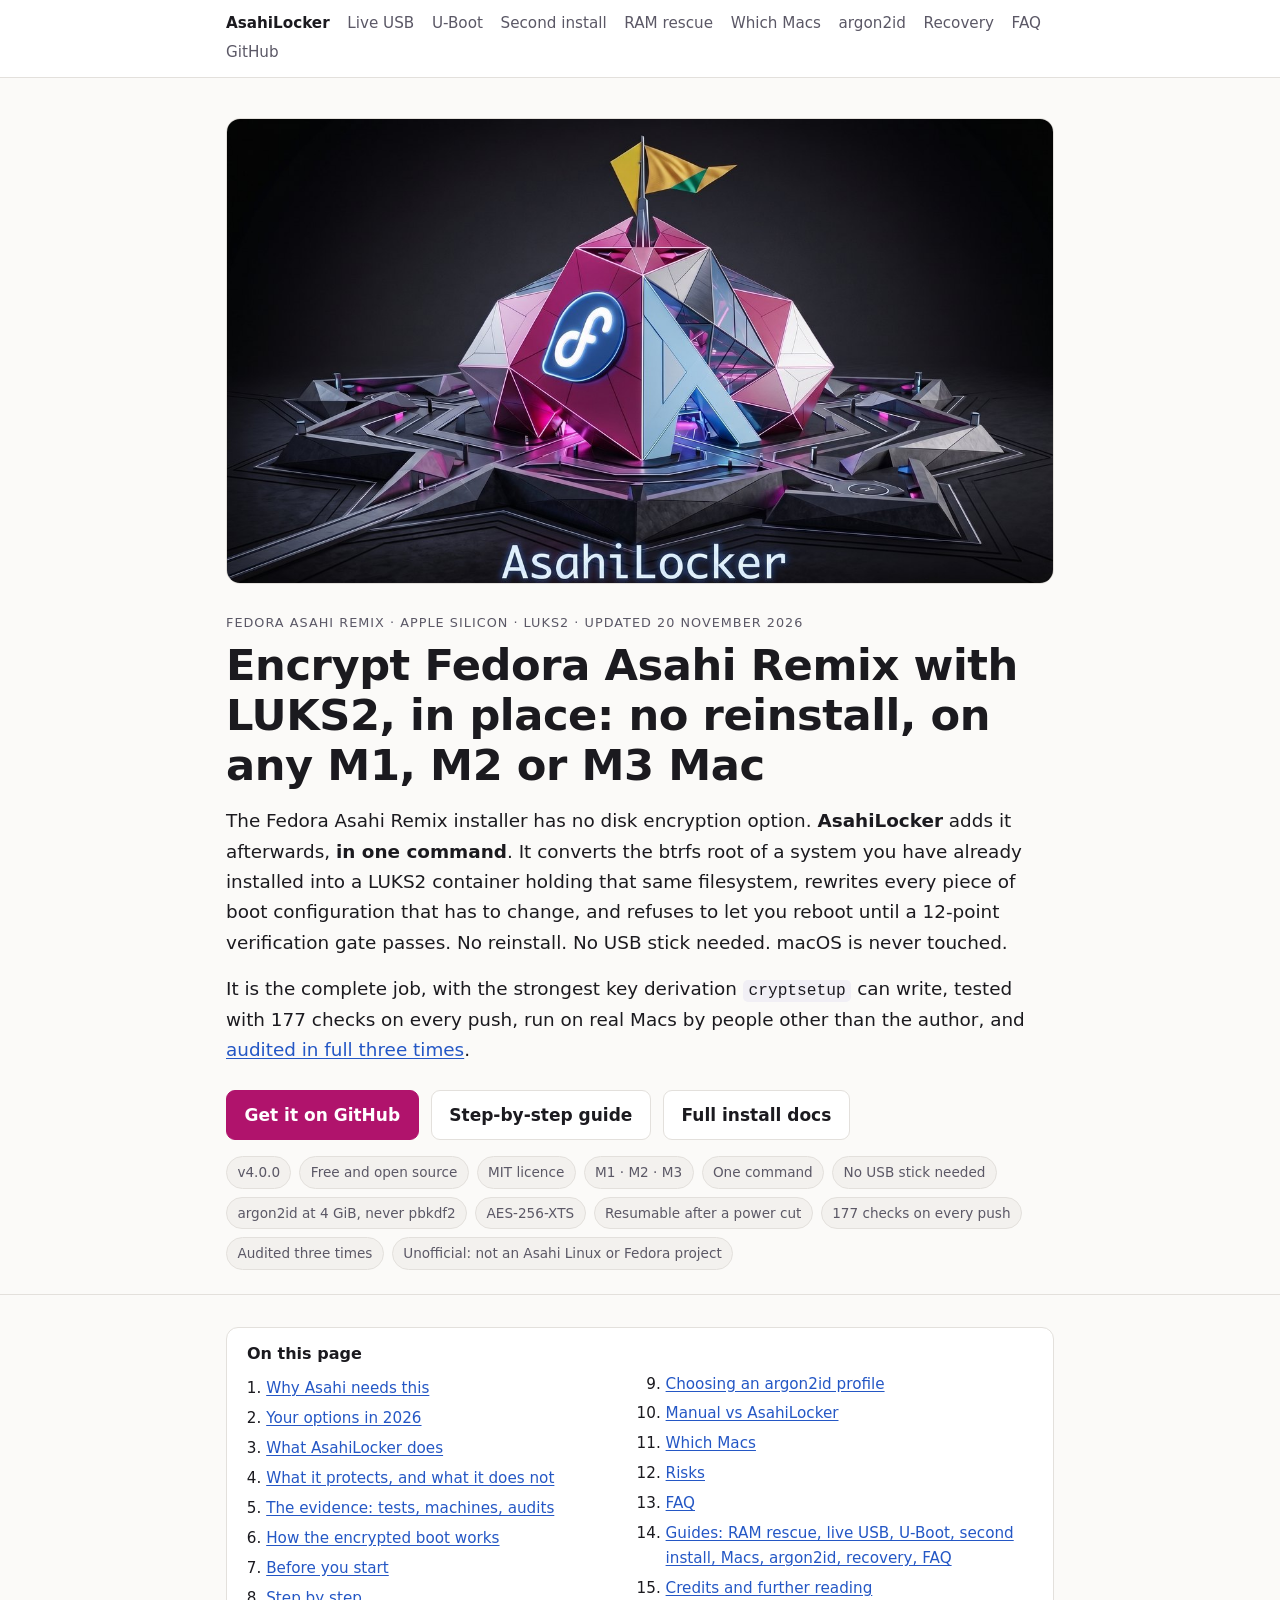
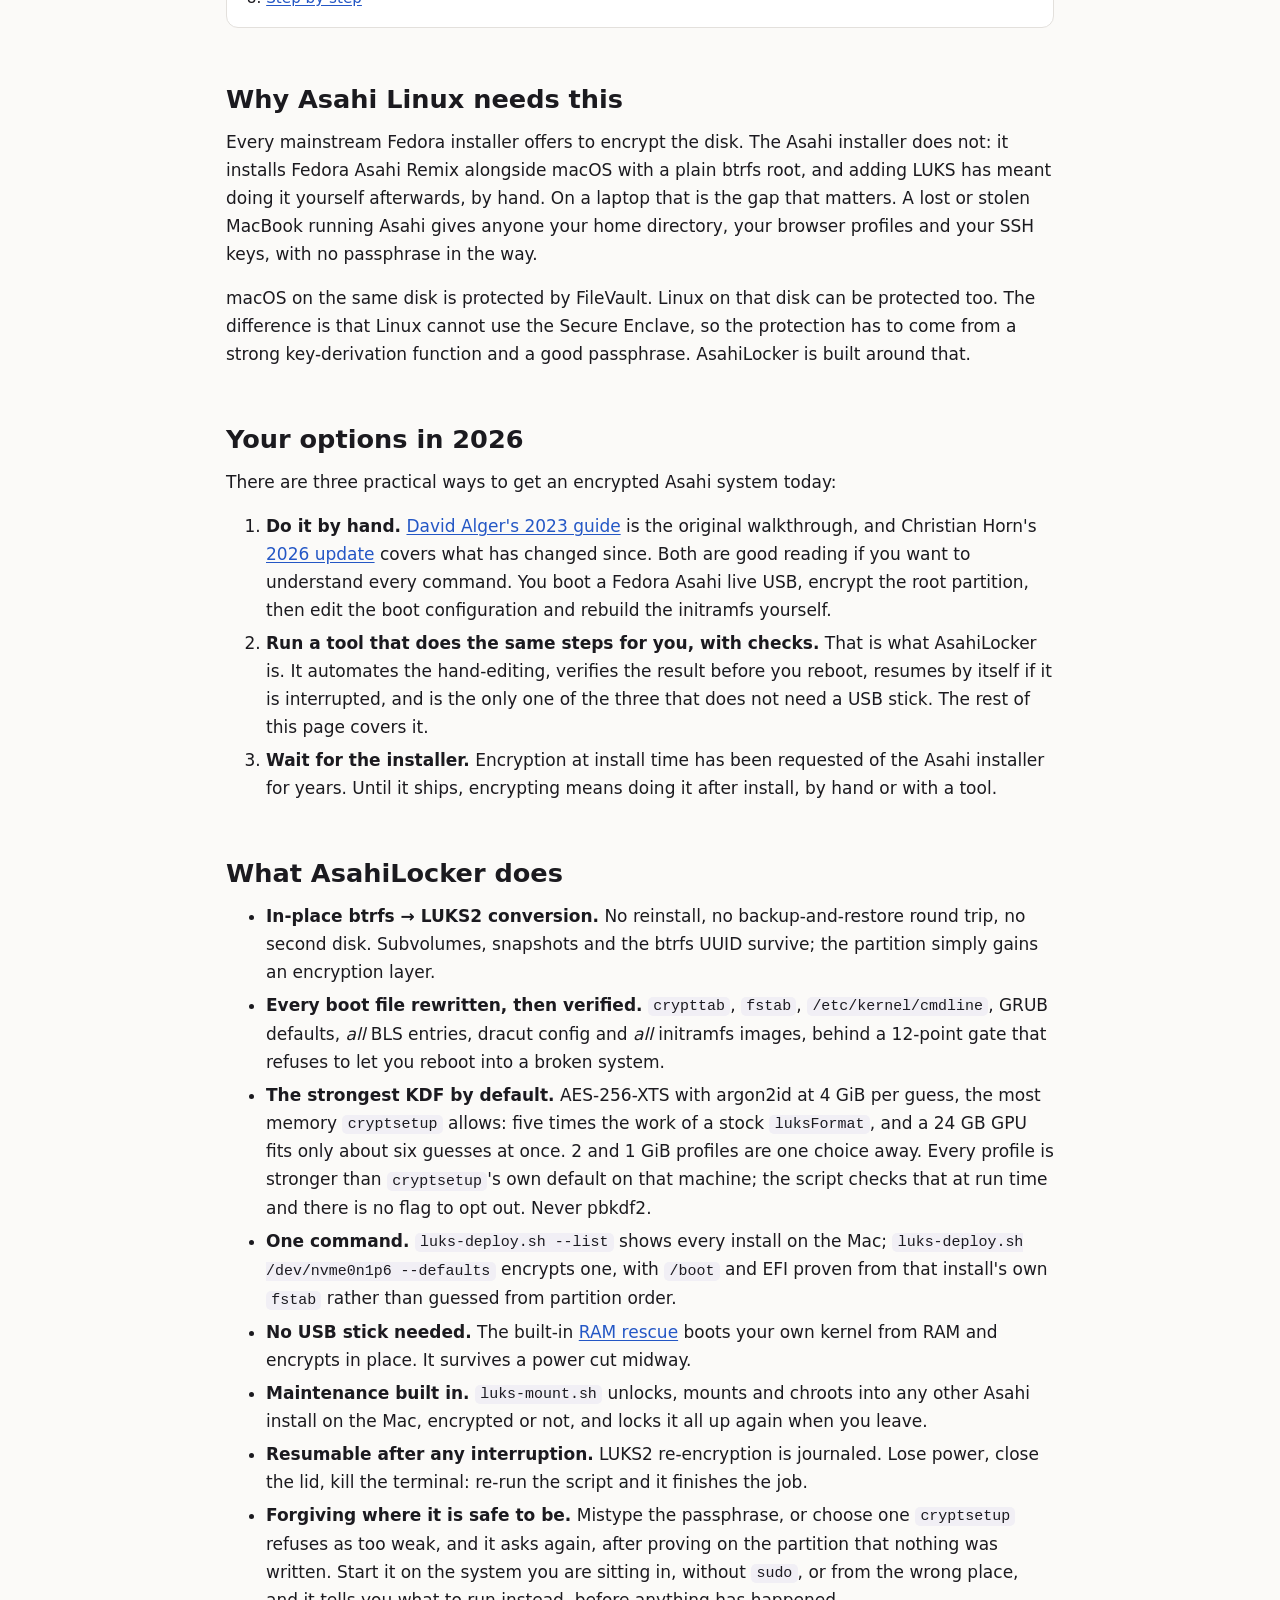
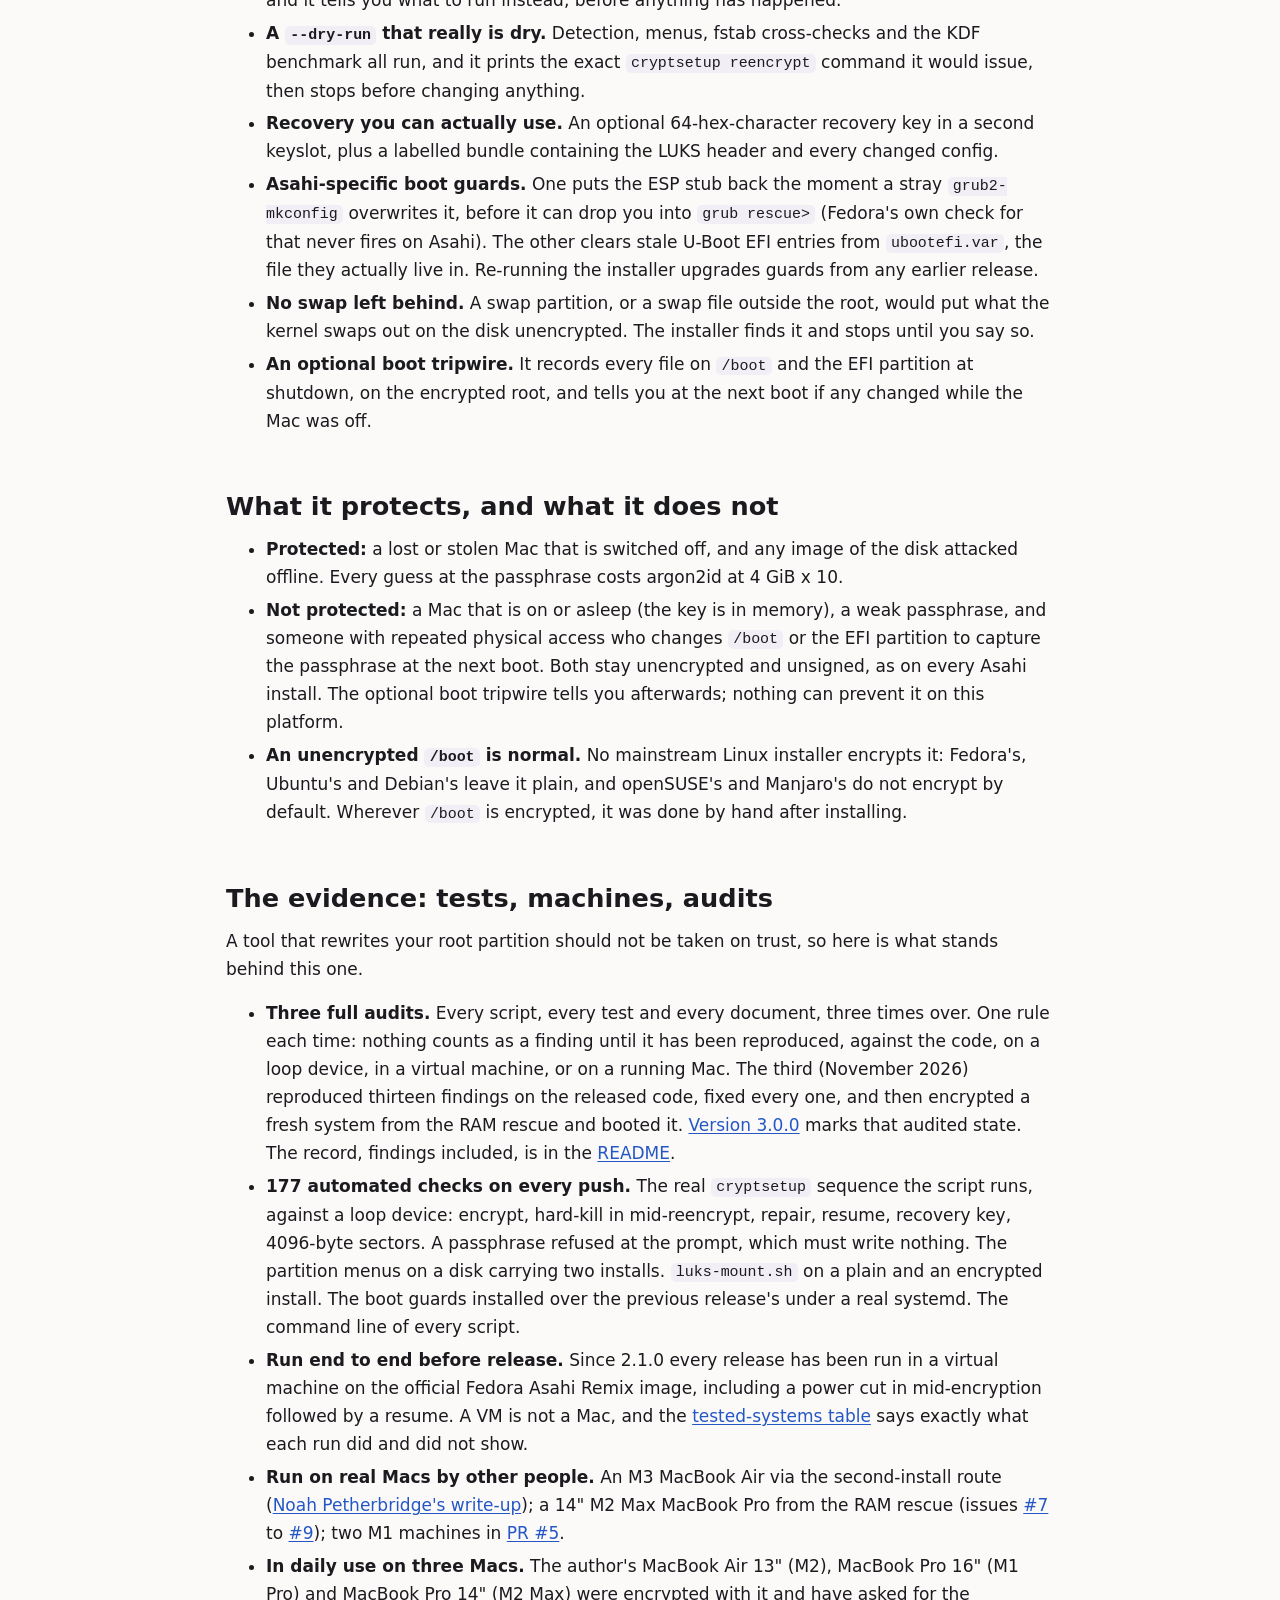
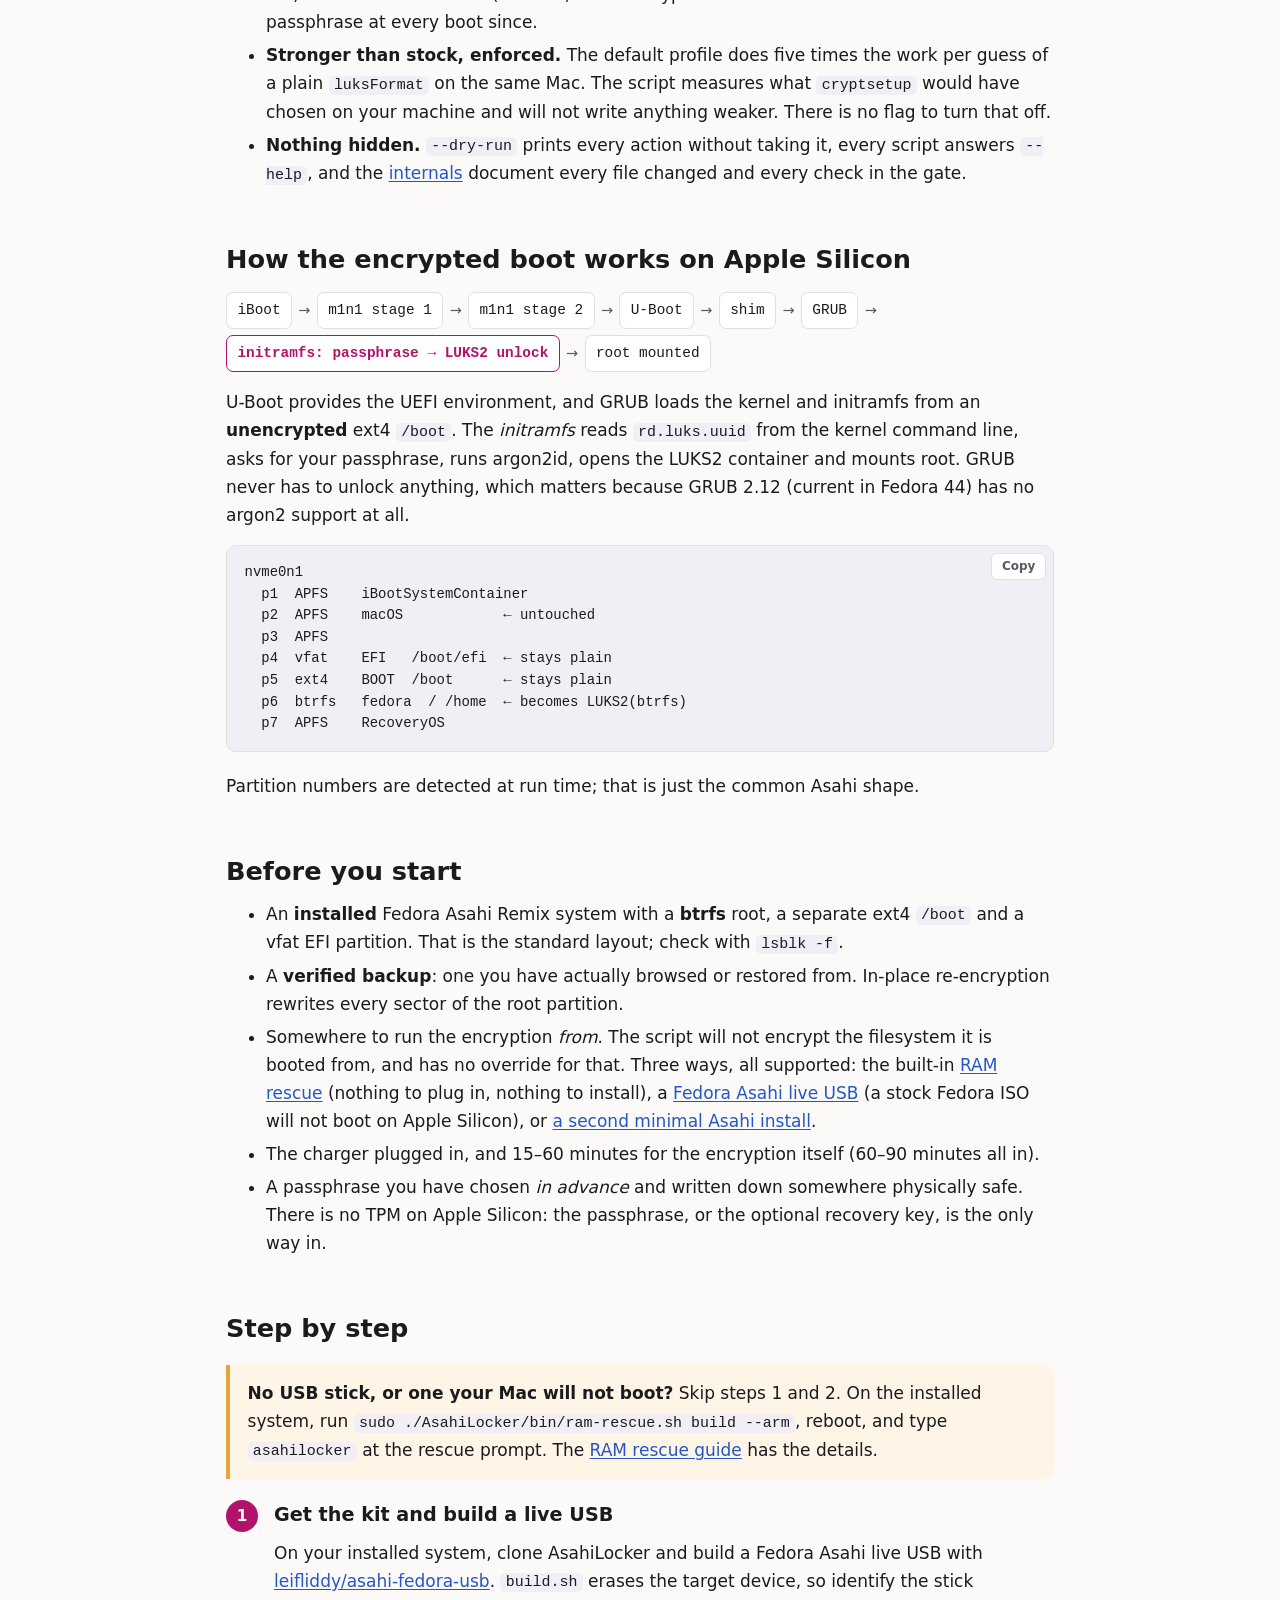
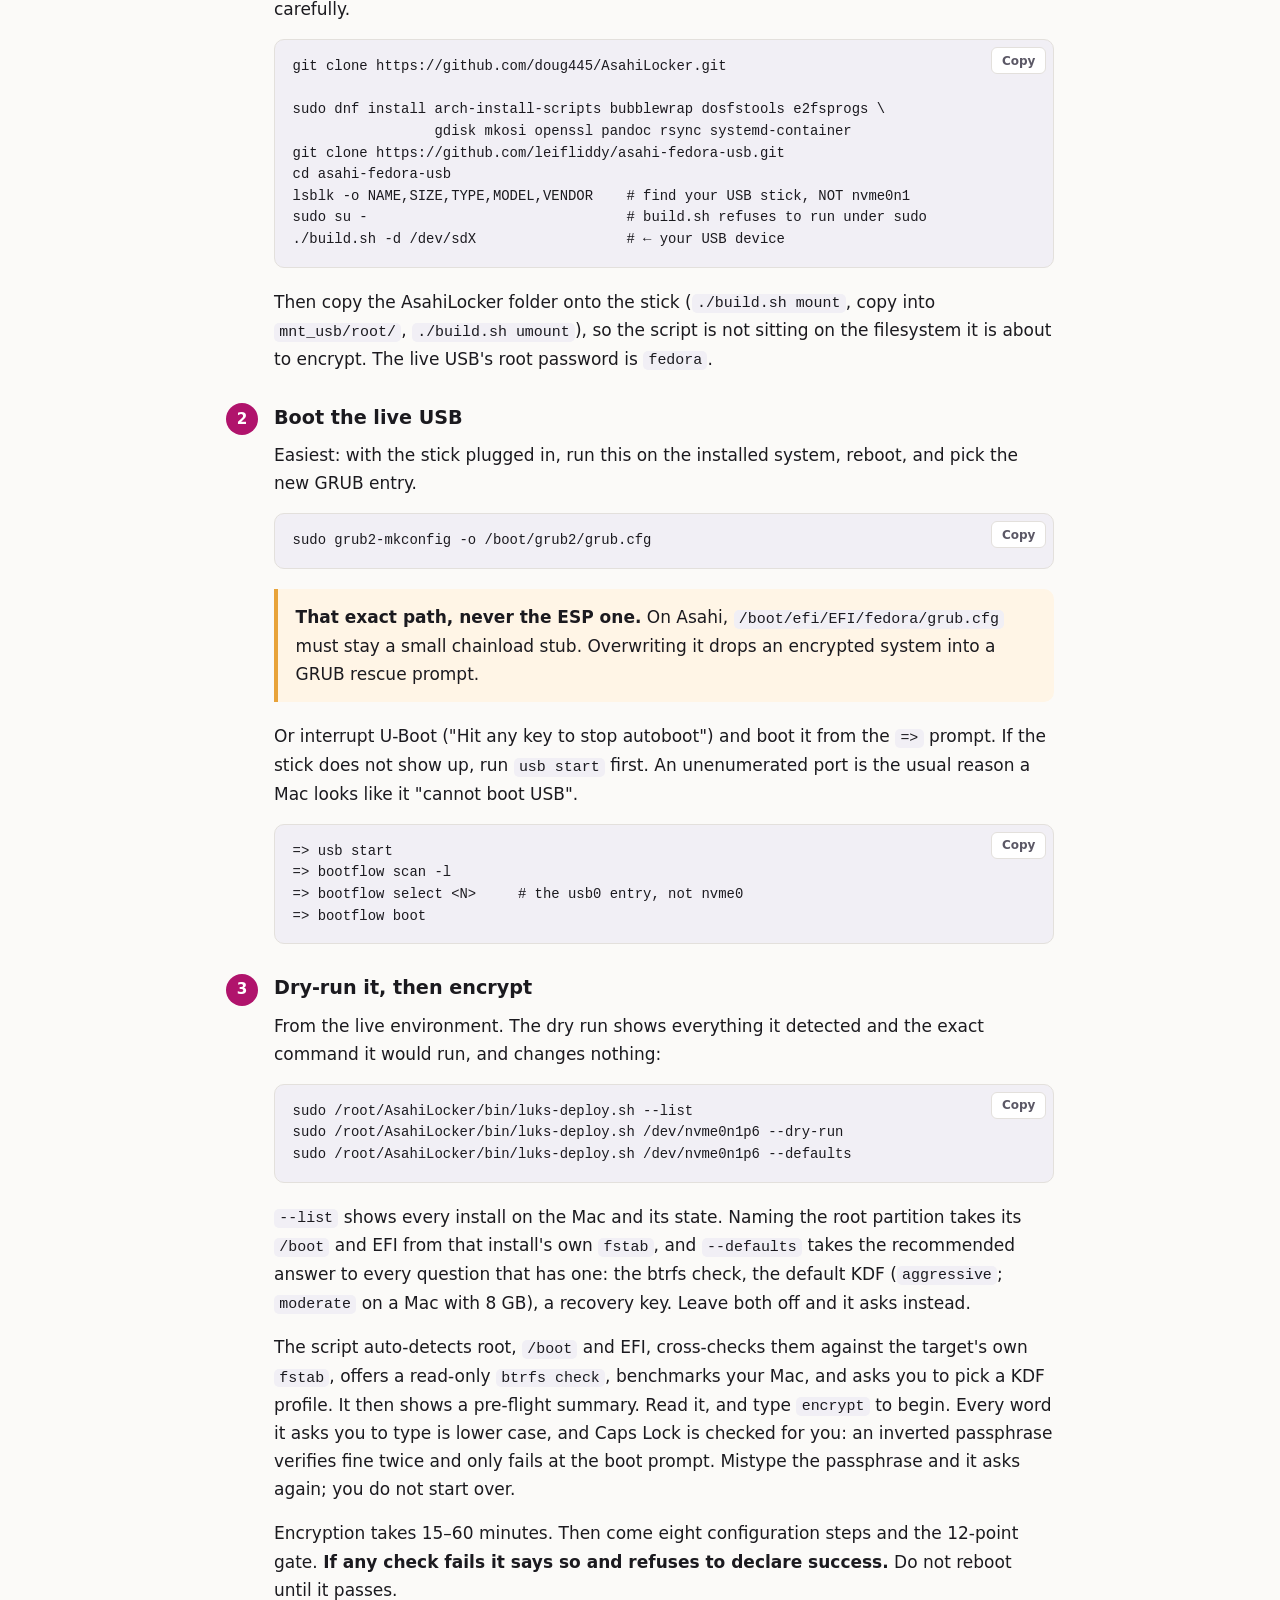
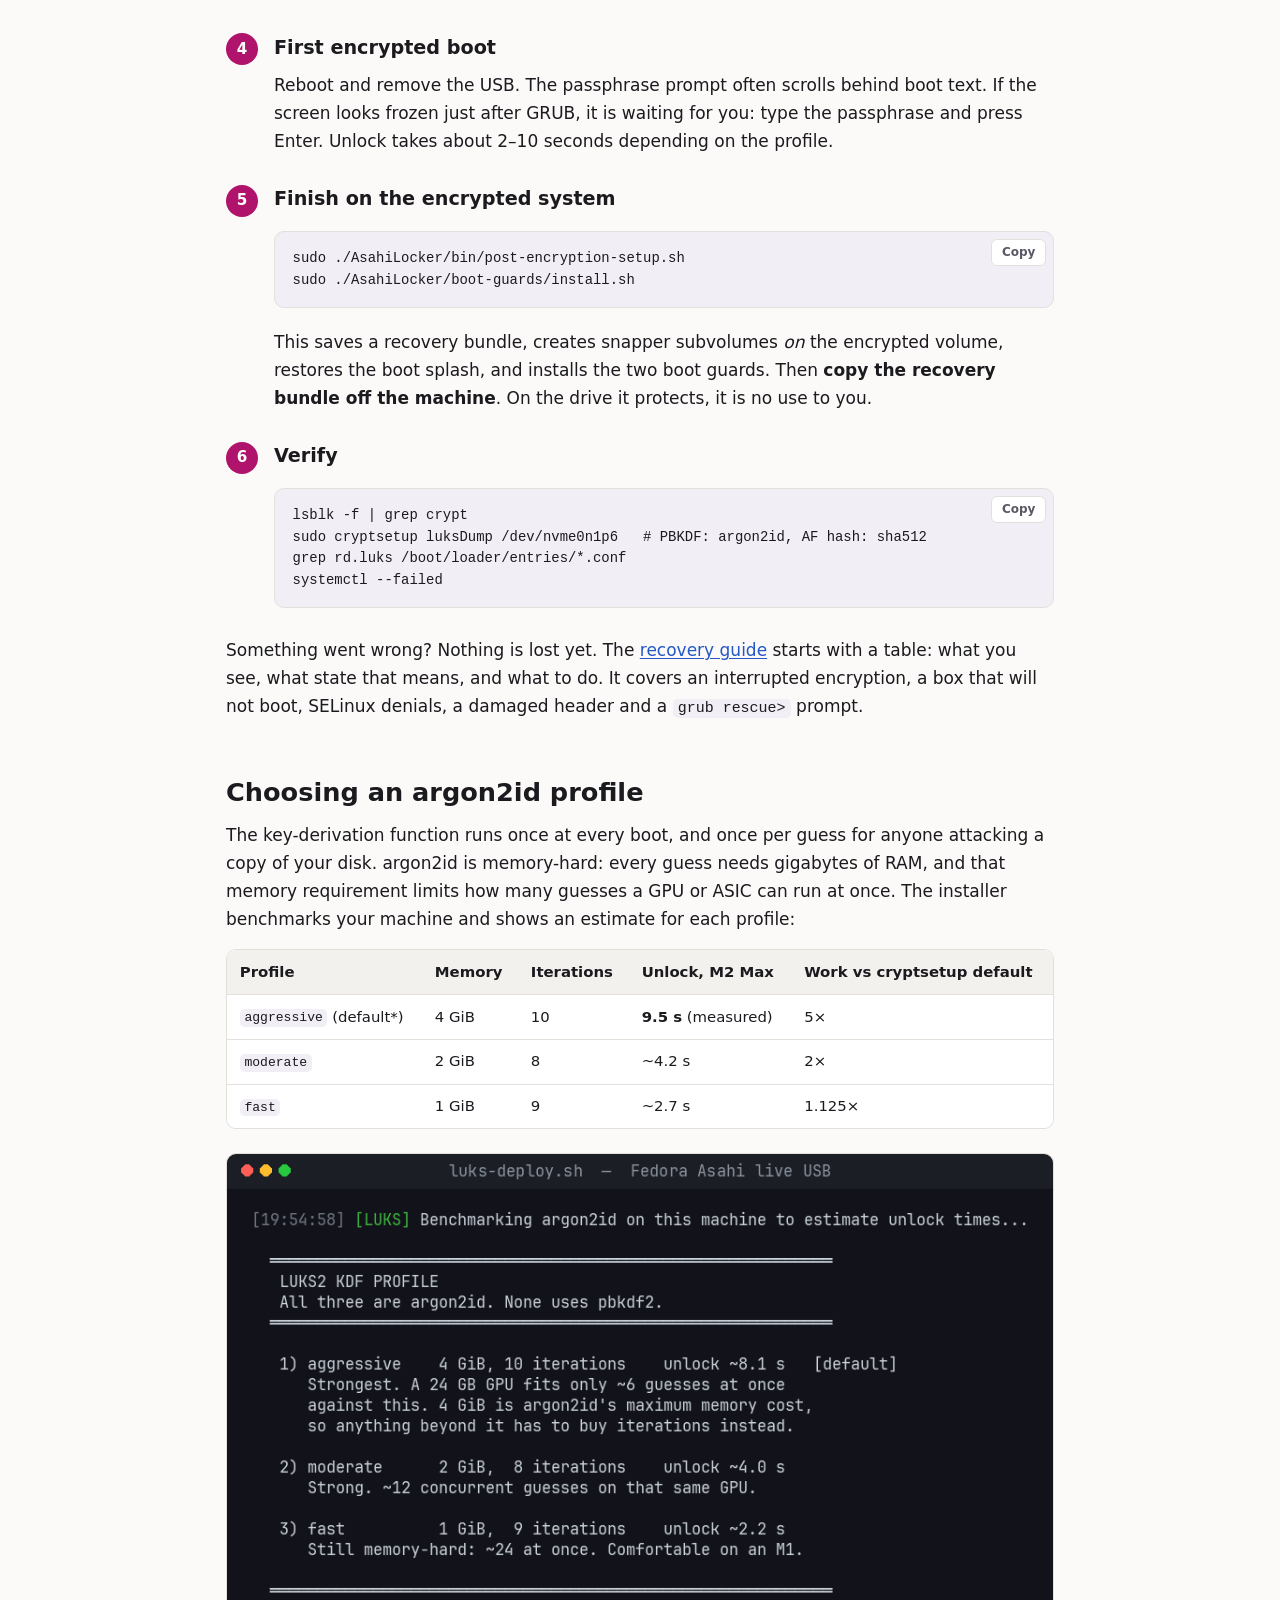
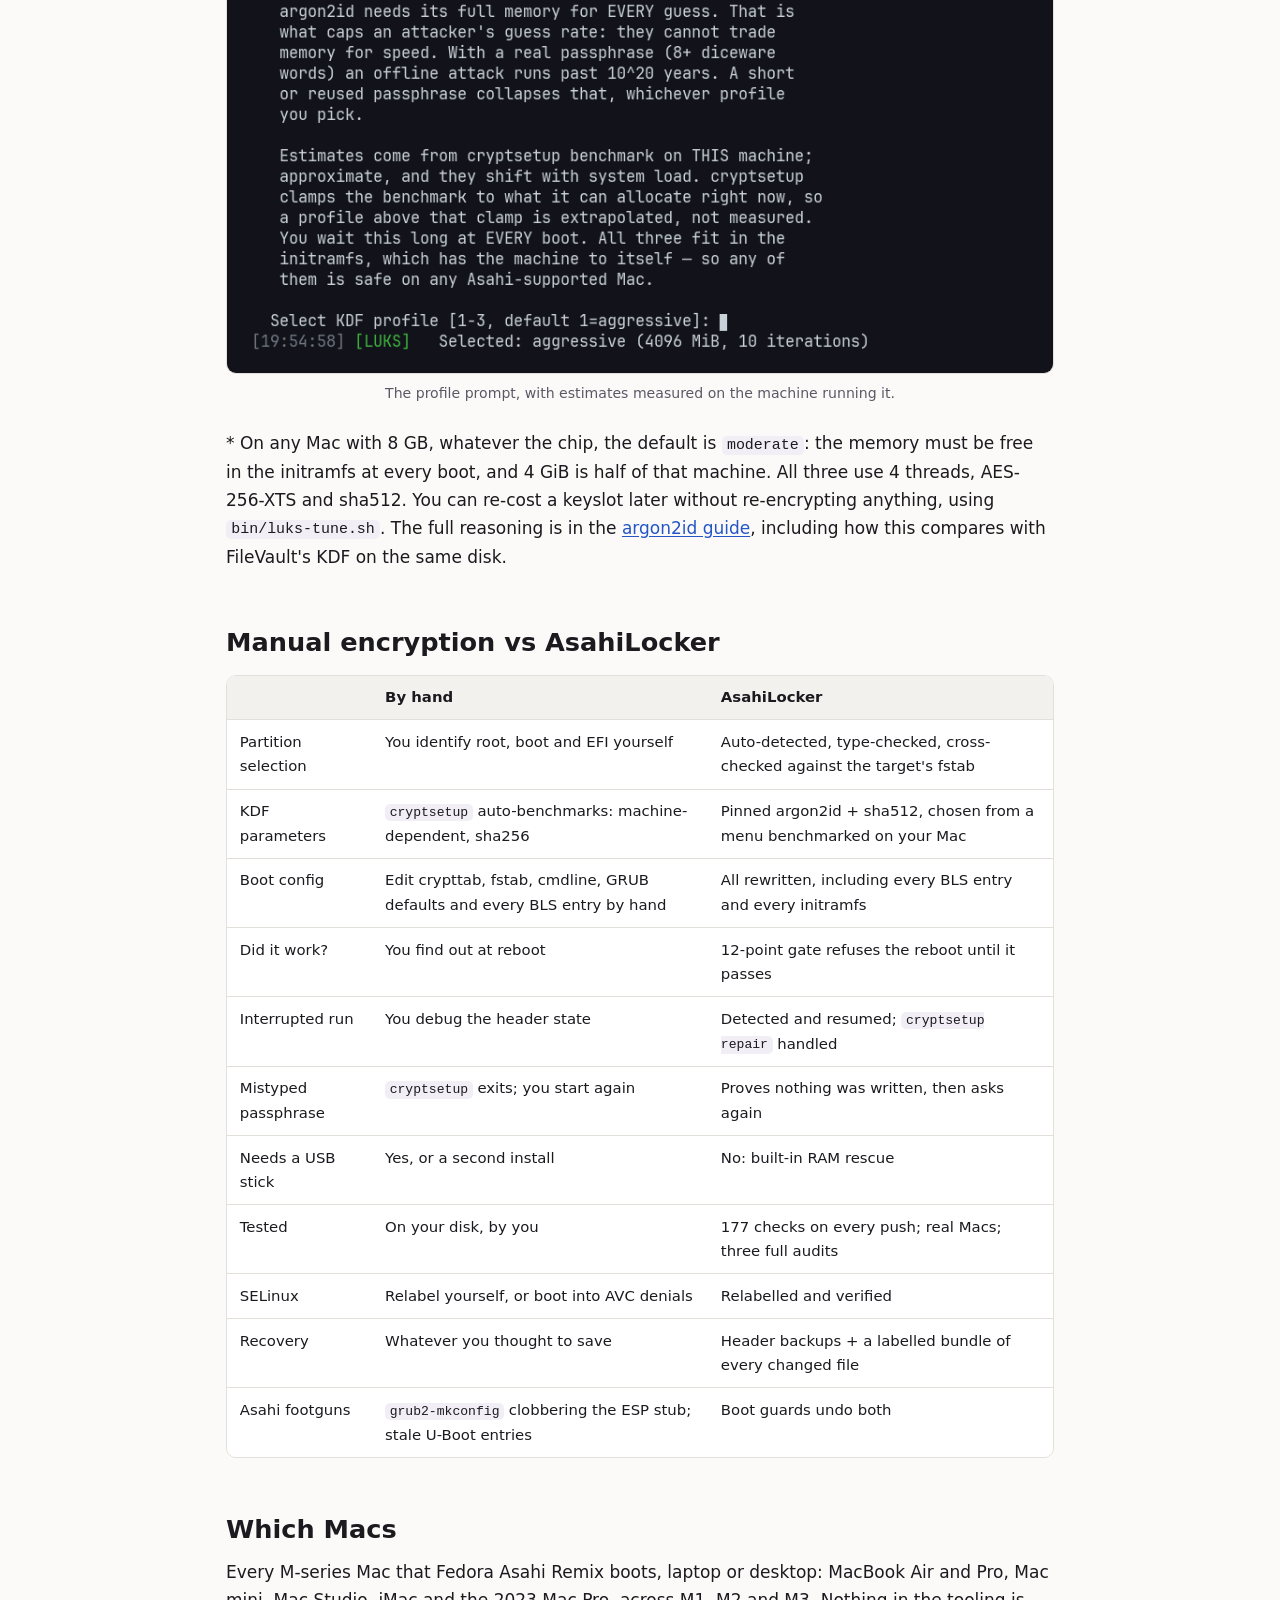
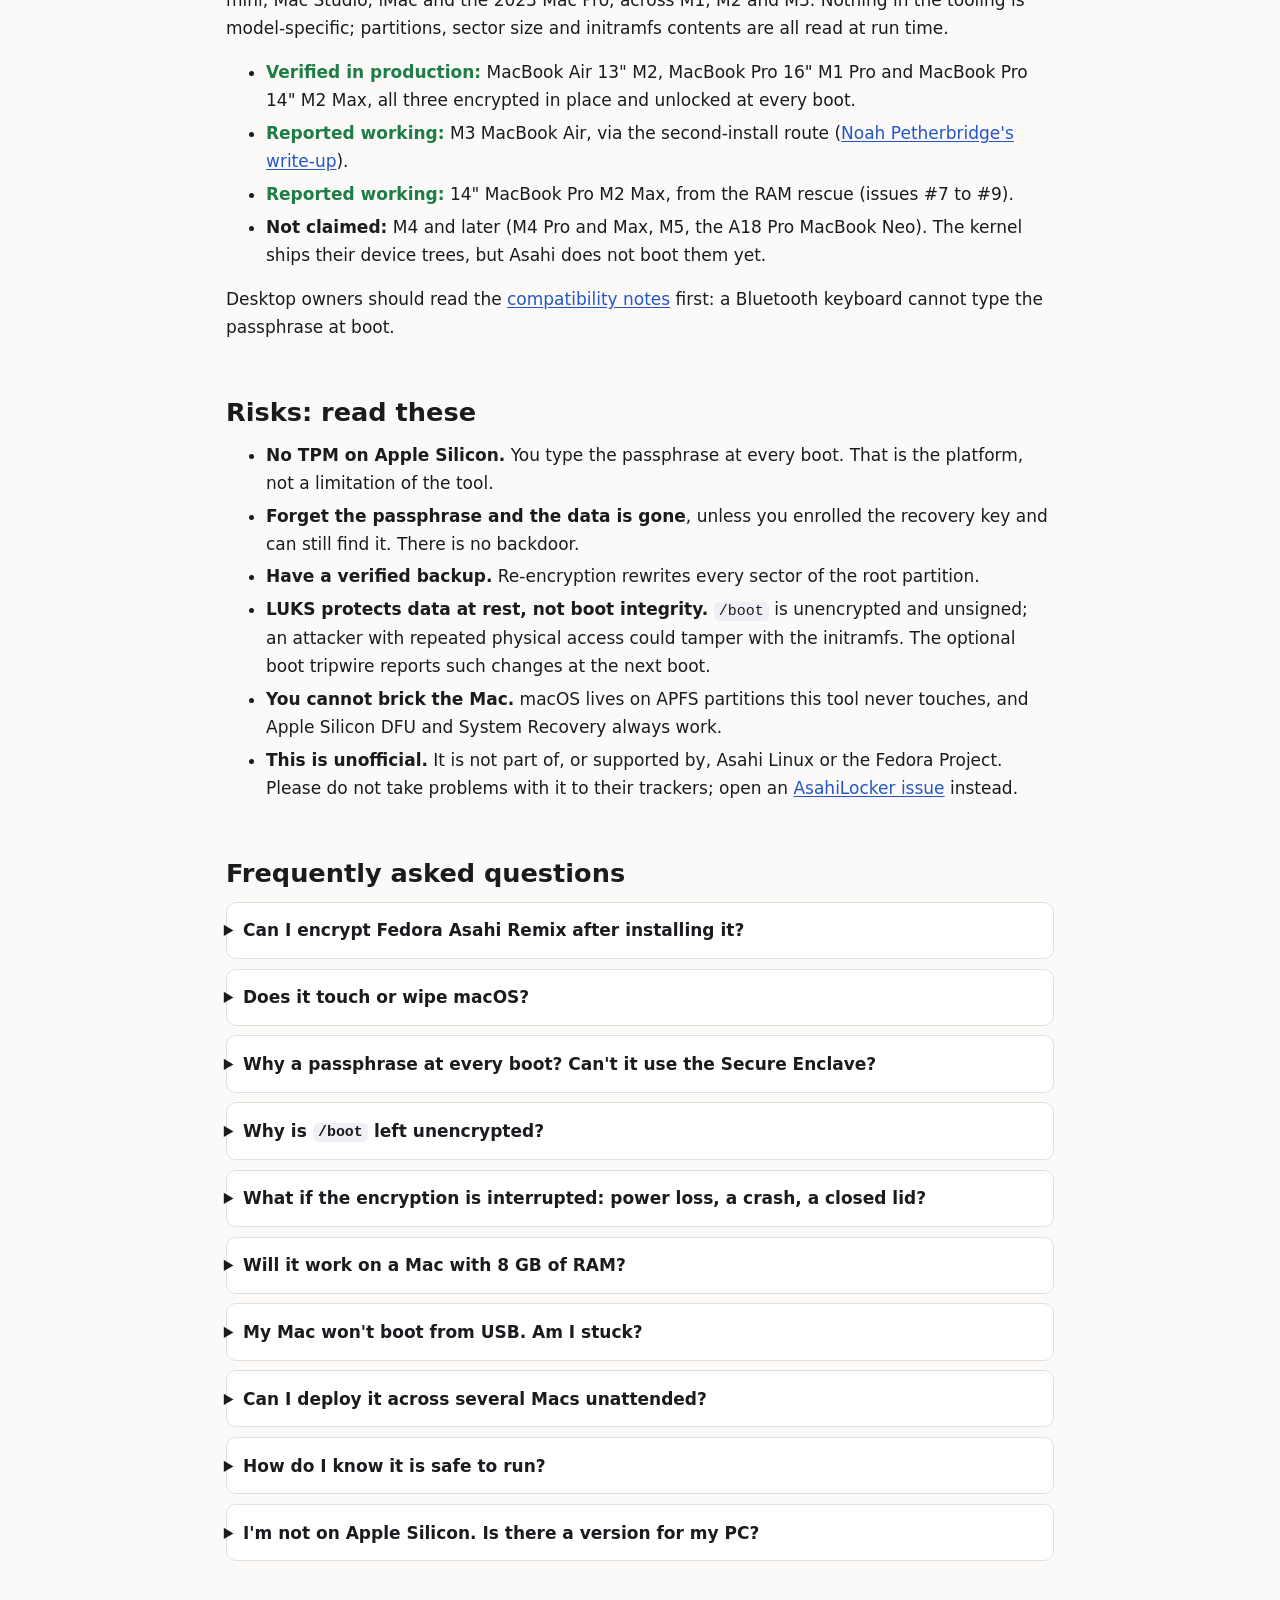
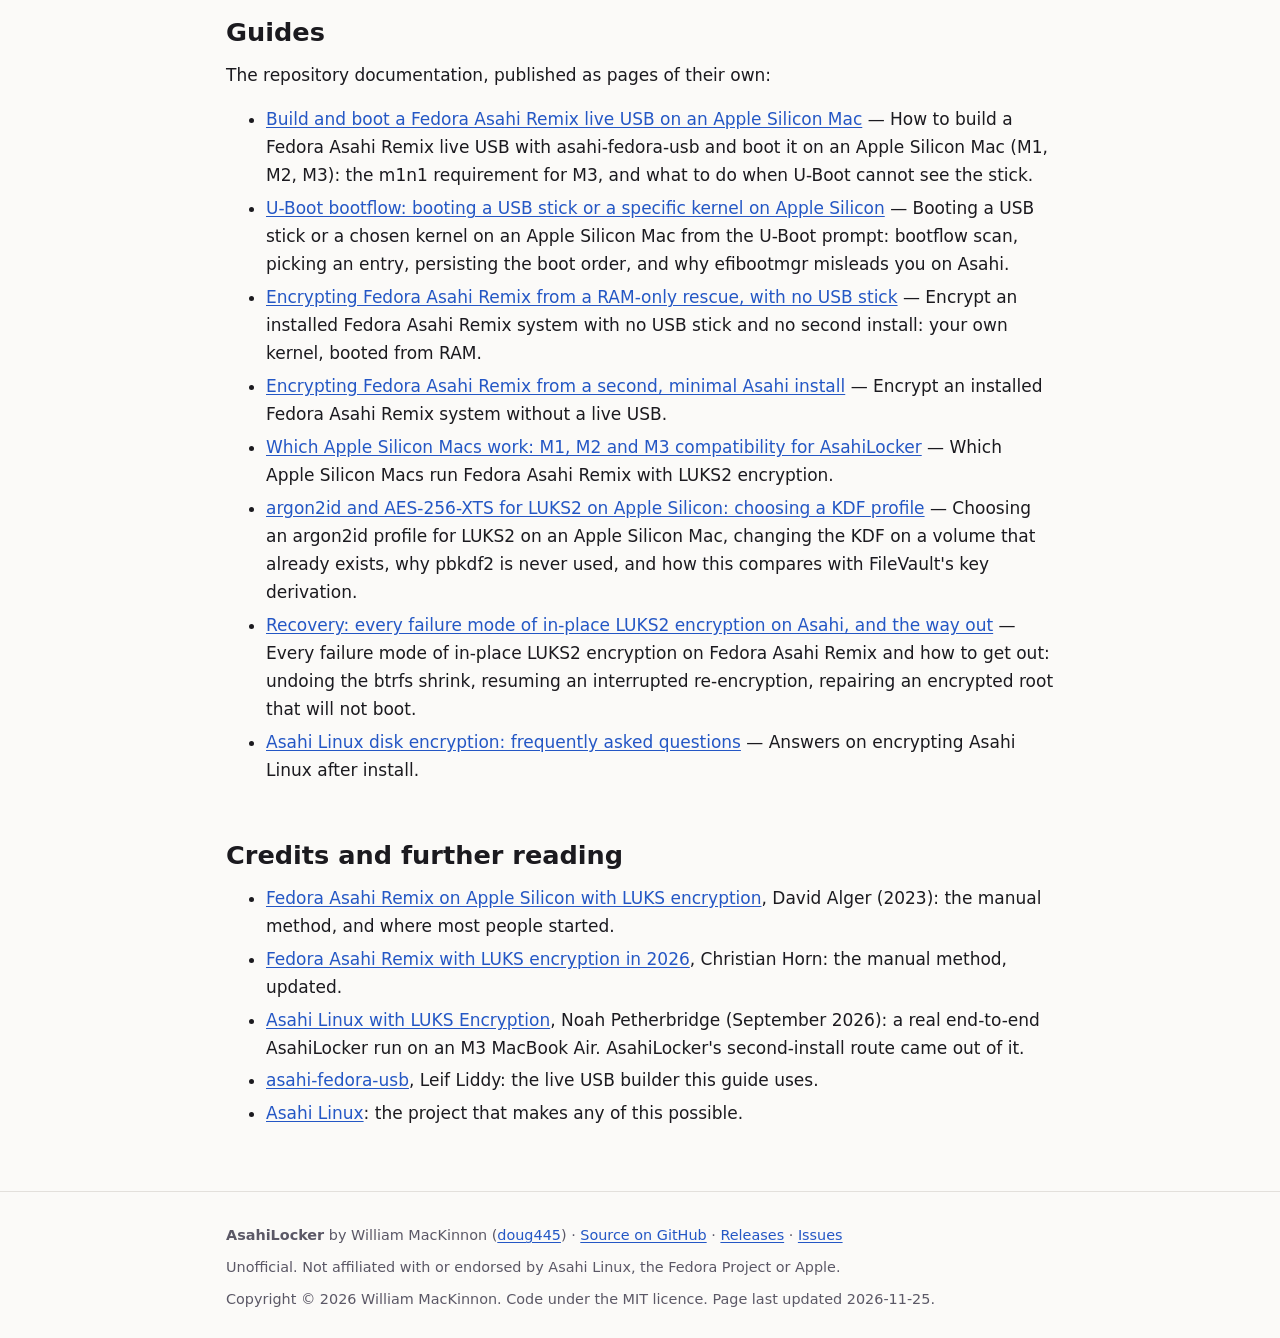
==== commit e57706d5: "Site: no mainstream installer encrypts /boot; x86 1 GiB ceiling" ====
--- a/index.html
+++ b/index.html
@@ -85,7 +85,7 @@
         {
           "@type": "Question",
           "name": "Why is /boot left unencrypted?",
-          "acceptedAnswer": { "@type": "Answer", "text": "Because that is the normal LUKS arrangement: Fedora's own installer leaves /boot unencrypted when you tick Encrypt my data, and so do Ubuntu's and Debian's. On a Mac it would protect almost nothing, because m1n1 stage 2, U-Boot and GRUB sit on the EFI partition, which nothing can encrypt. Measured on an M2 Max, GRUB's argon2id is also 8.5 times slower than the kernel's. An optional boot tripwire reports any change to /boot or the EFI partition made while the Mac was off." }
+          "acceptedAnswer": { "@type": "Answer", "text": "Because that is the normal LUKS arrangement: no mainstream Linux installer encrypts /boot. Fedora's, Ubuntu's and Debian's leave it unencrypted, and openSUSE's and Manjaro's do not encrypt by default; an encrypted /boot is always done by hand after installing. On a Mac it would protect almost nothing, because m1n1 stage 2, U-Boot and GRUB sit on the EFI partition, which nothing can encrypt. Measured on an M2 Max, GRUB's argon2id is also 8.5 times slower than the kernel's. An optional boot tripwire reports any change to /boot or the EFI partition made while the Mac was off." }
         },
         {
           "@type": "Question",
@@ -288,8 +288,10 @@
     EFI partition to capture the passphrase at the next boot. Both stay unencrypted and unsigned,
     as on every Asahi install. The optional boot tripwire tells you afterwards; nothing can
     prevent it on this platform.</li>
-  <li><strong>An unencrypted <code>/boot</code> is normal.</strong> Fedora's own installer leaves
-    it so when you tick "Encrypt my data", and so do Ubuntu's and Debian's.</li>
+  <li><strong>An unencrypted <code>/boot</code> is normal.</strong> No mainstream Linux installer
+    encrypts it: Fedora's, Ubuntu's and Debian's leave it plain, and openSUSE's and Manjaro's do
+    not encrypt by default. Wherever <code>/boot</code> is encrypted, it was done by hand after
+    installing.</li>
 </ul>
 
 <h2 id="proof">The evidence: tests, machines, audits</h2>
@@ -579,8 +581,8 @@
 </details>
 <details>
   <summary>Why is <code>/boot</code> left unencrypted?</summary>
-  <p>Because that is the normal LUKS arrangement: Fedora's own installer leaves it so, and so do
-    Ubuntu's and Debian's. On a Mac it would protect almost nothing: m1n1 stage 2, U-Boot and GRUB
+  <p>Because that is the normal LUKS arrangement: no mainstream Linux installer encrypts
+    <code>/boot</code>; where it is encrypted, that was done by hand after installing. On a Mac it would protect almost nothing: m1n1 stage 2, U-Boot and GRUB
     sit on the EFI partition, which nothing can encrypt. Measured on an M2 Max, GRUB's argon2id is
     also 8.5 times slower than the kernel's. The
     <a href="https://github.com/doug445/AsahiLocker/blob/main/docs/BOOT-ENCRYPTION-STATUS.md">research</a>
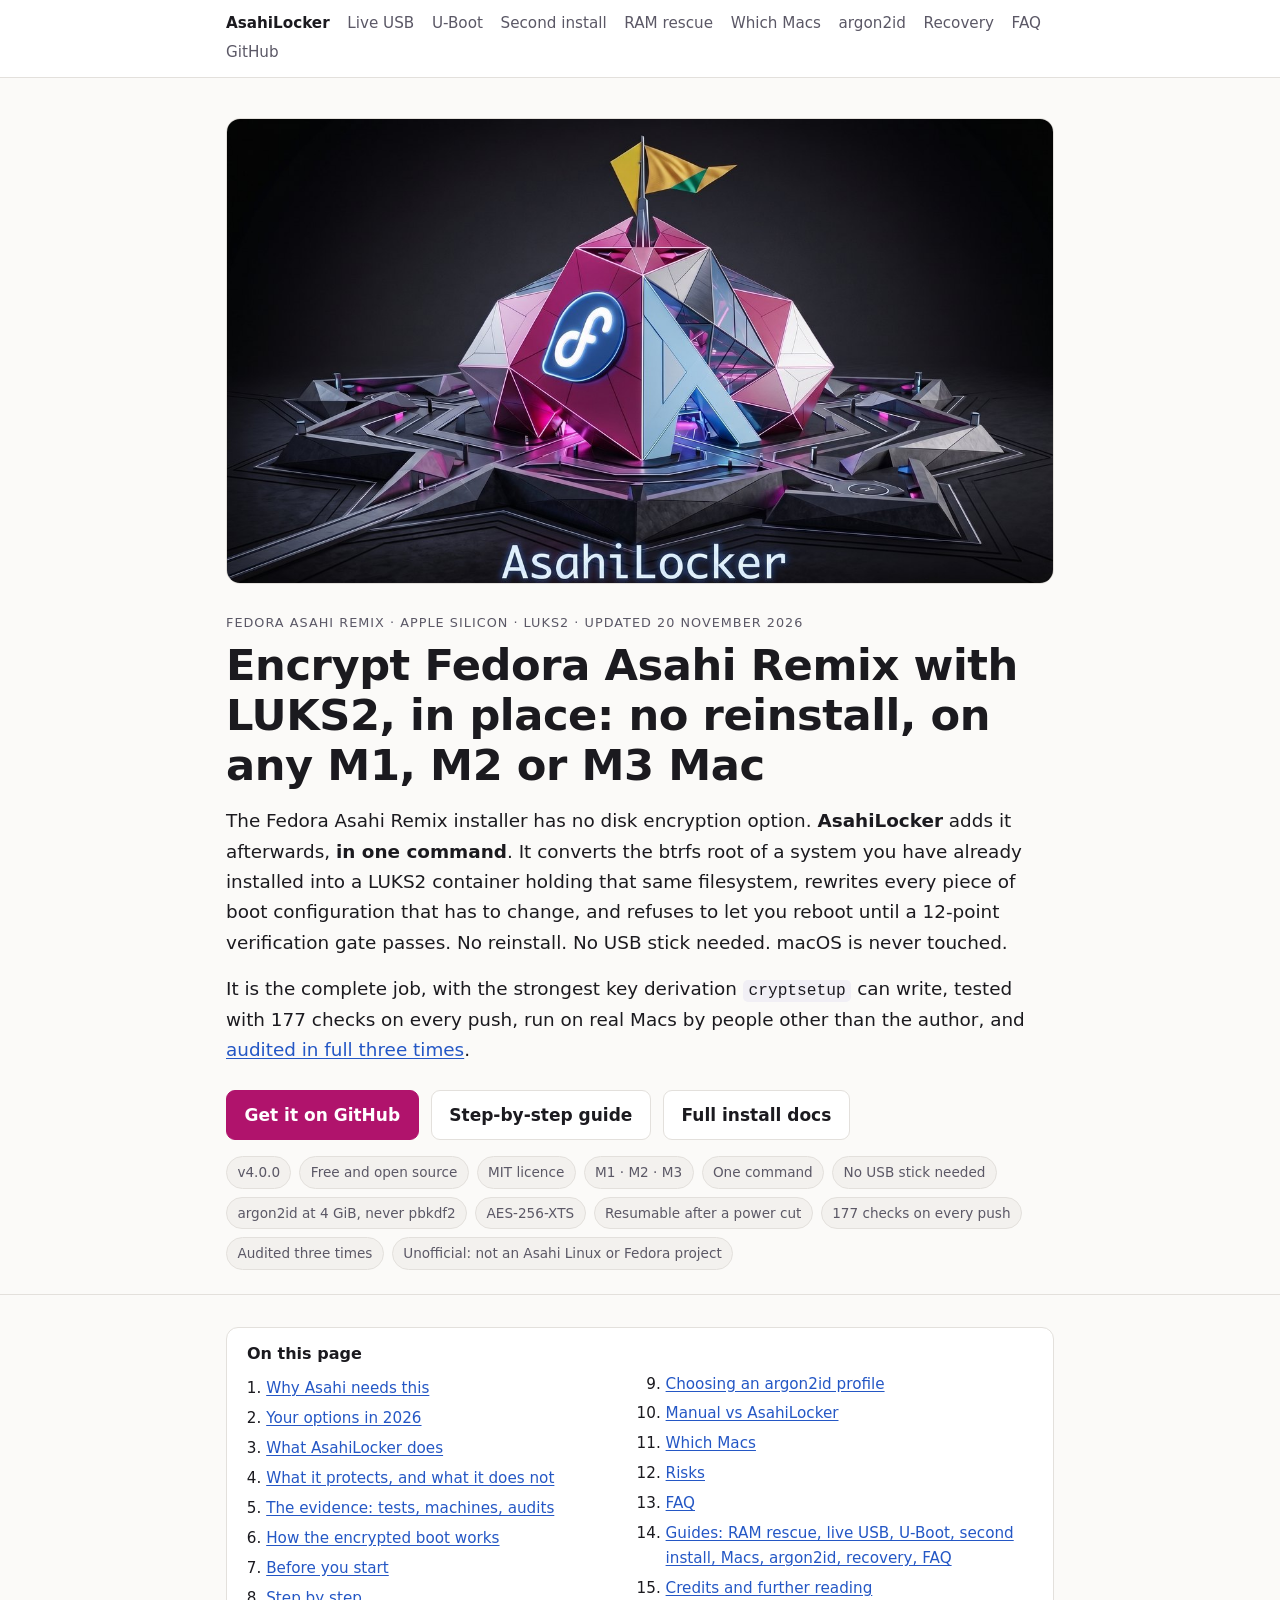
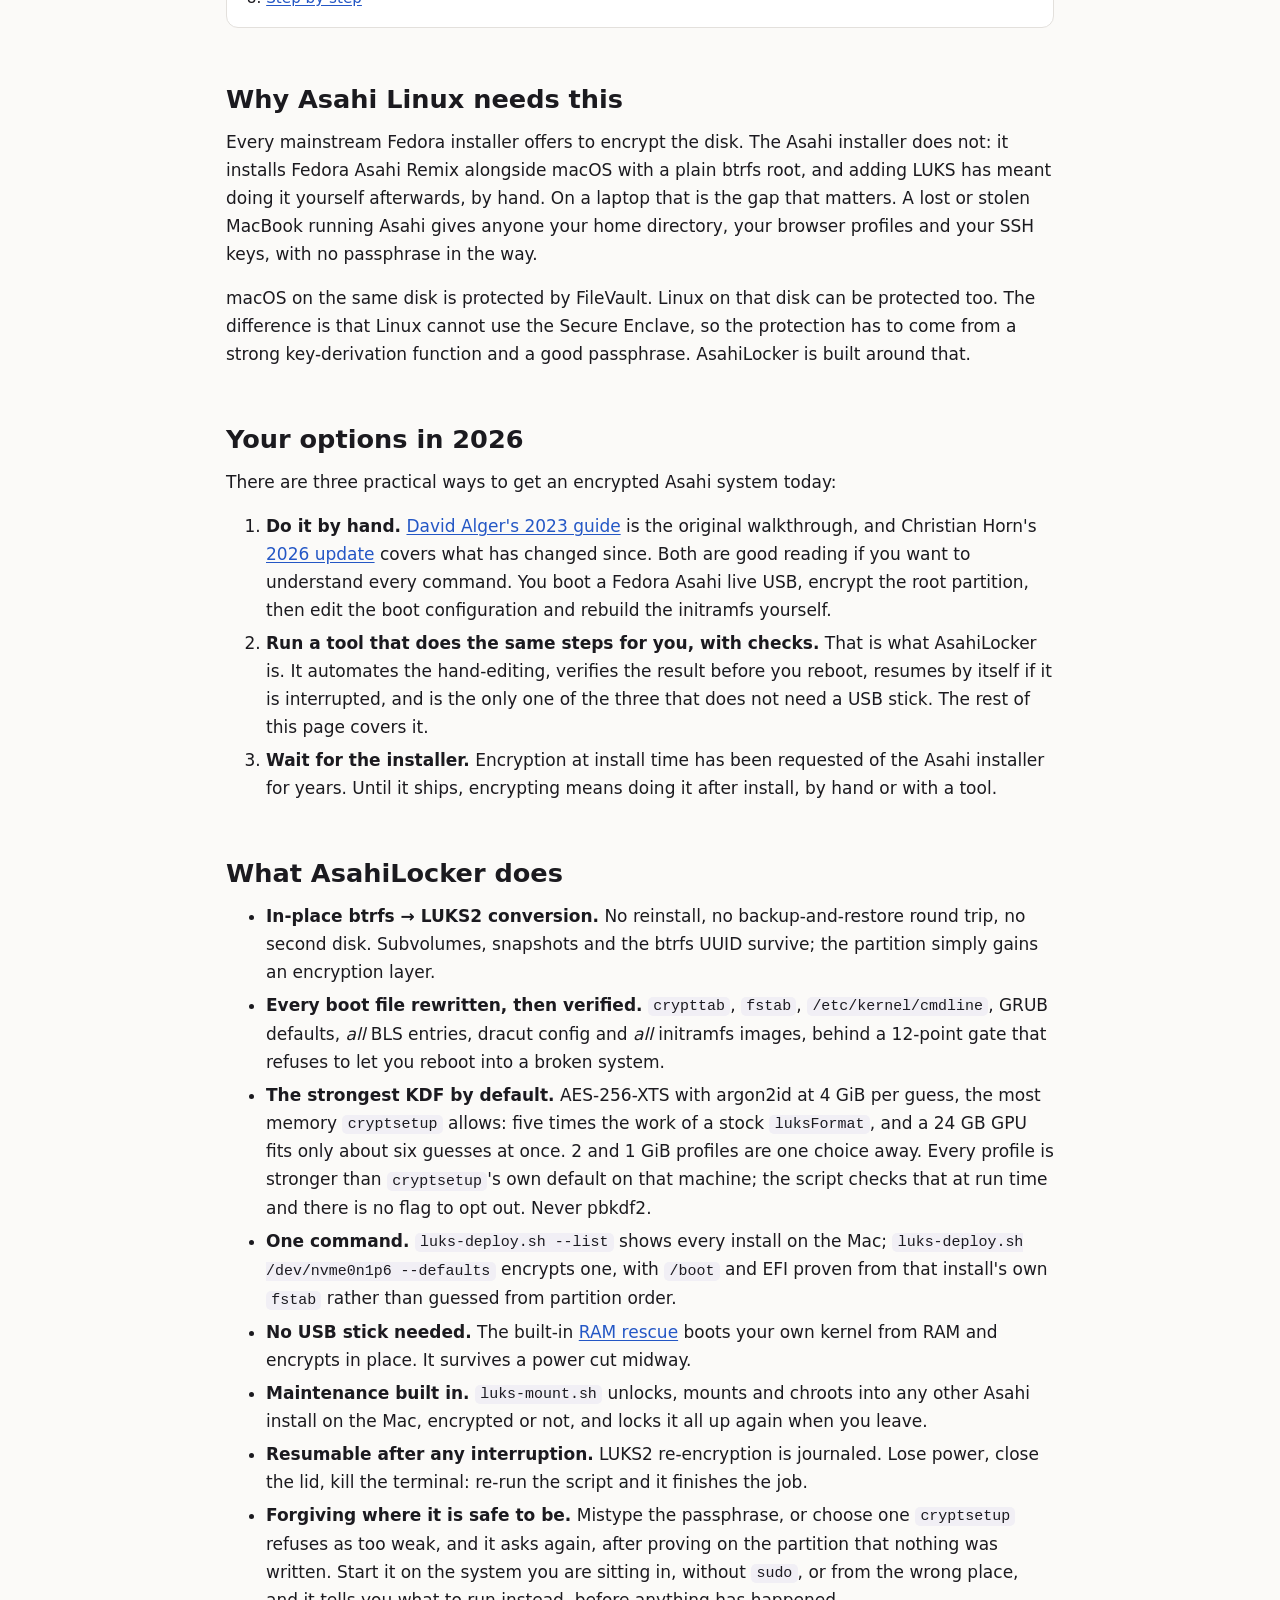
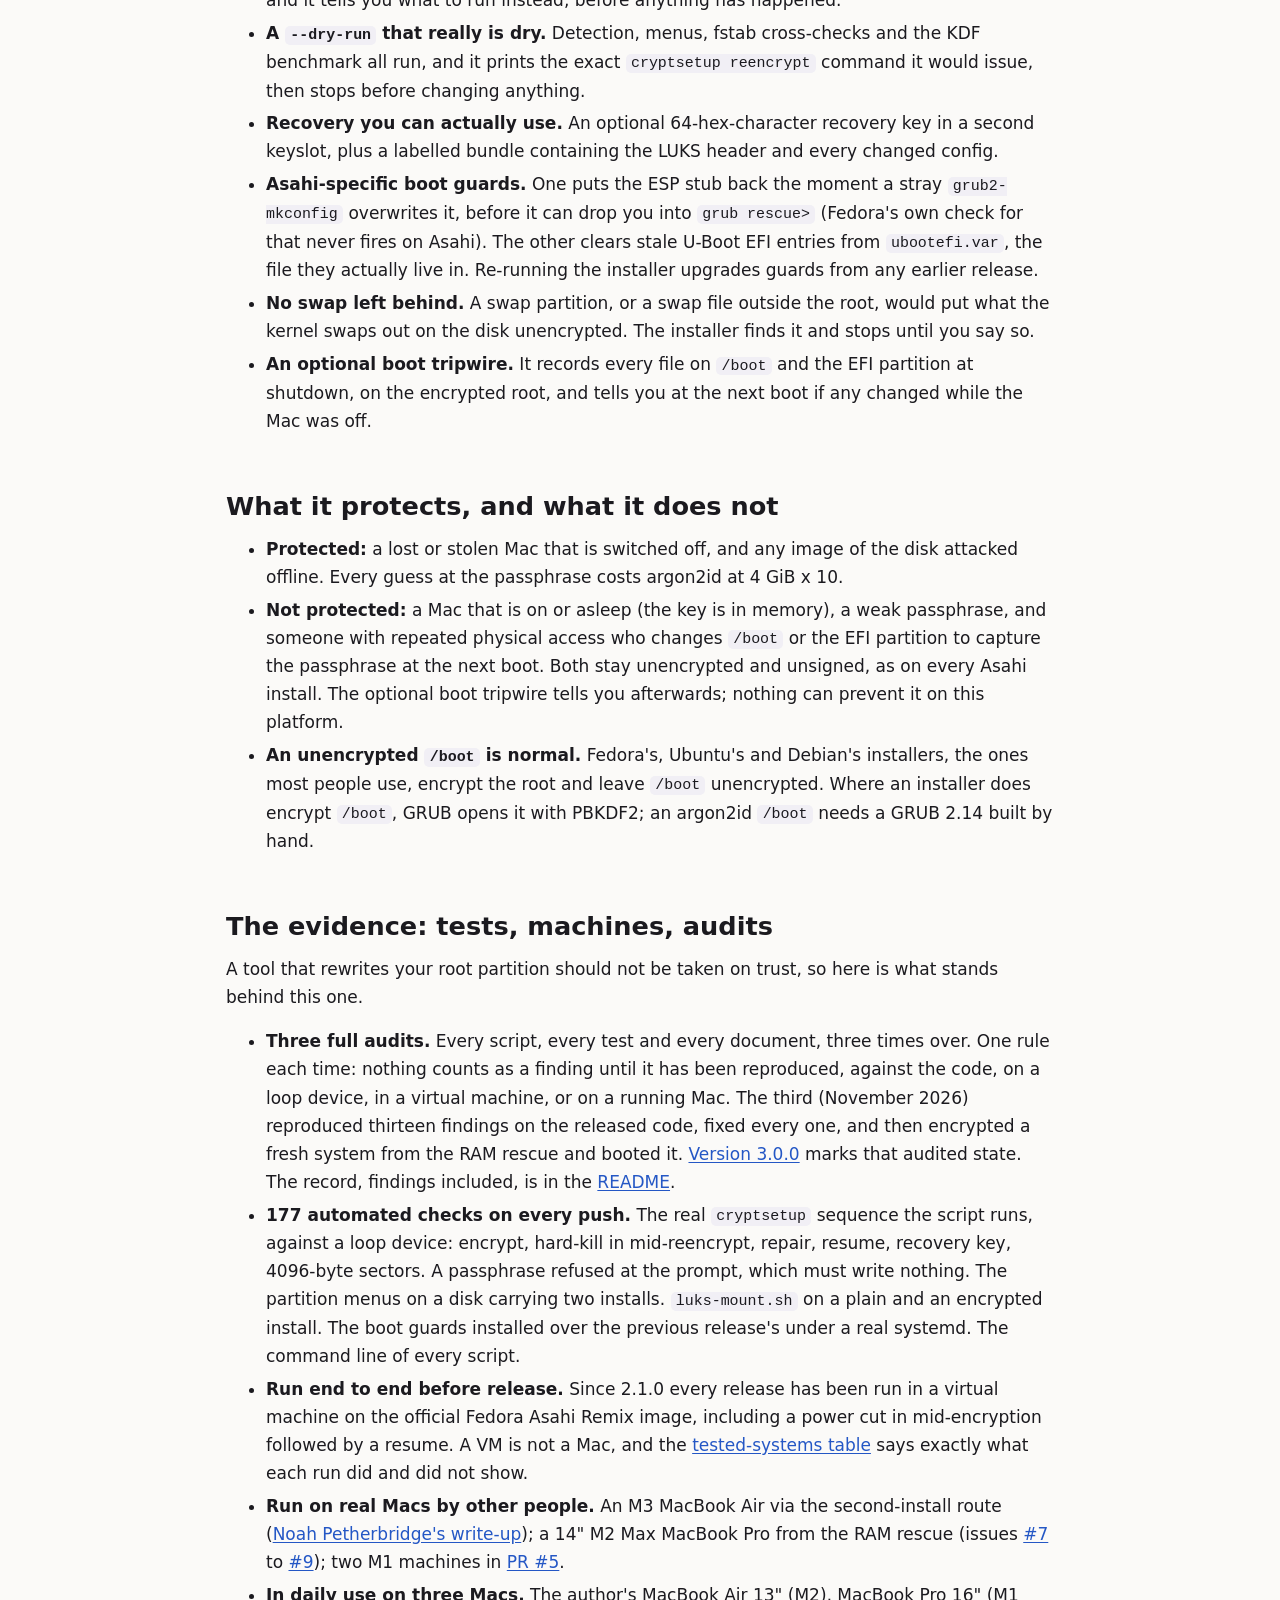
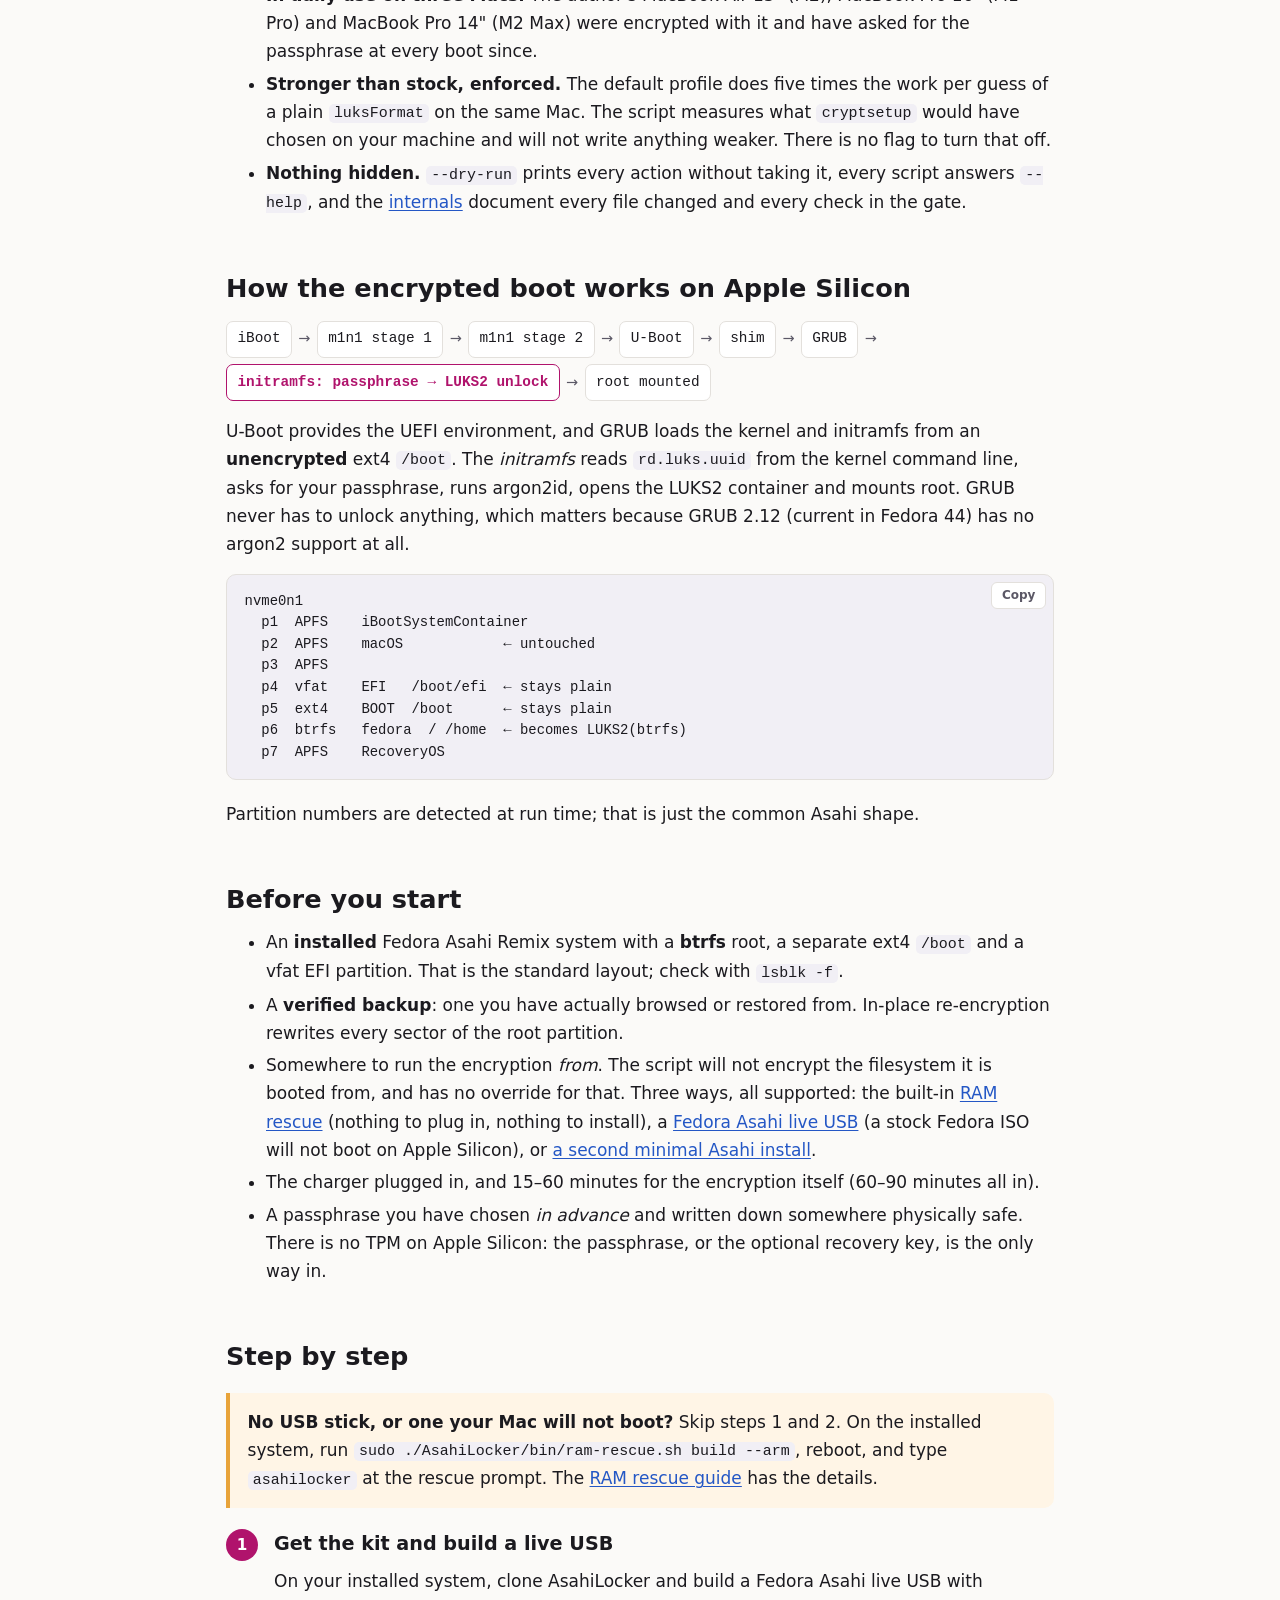
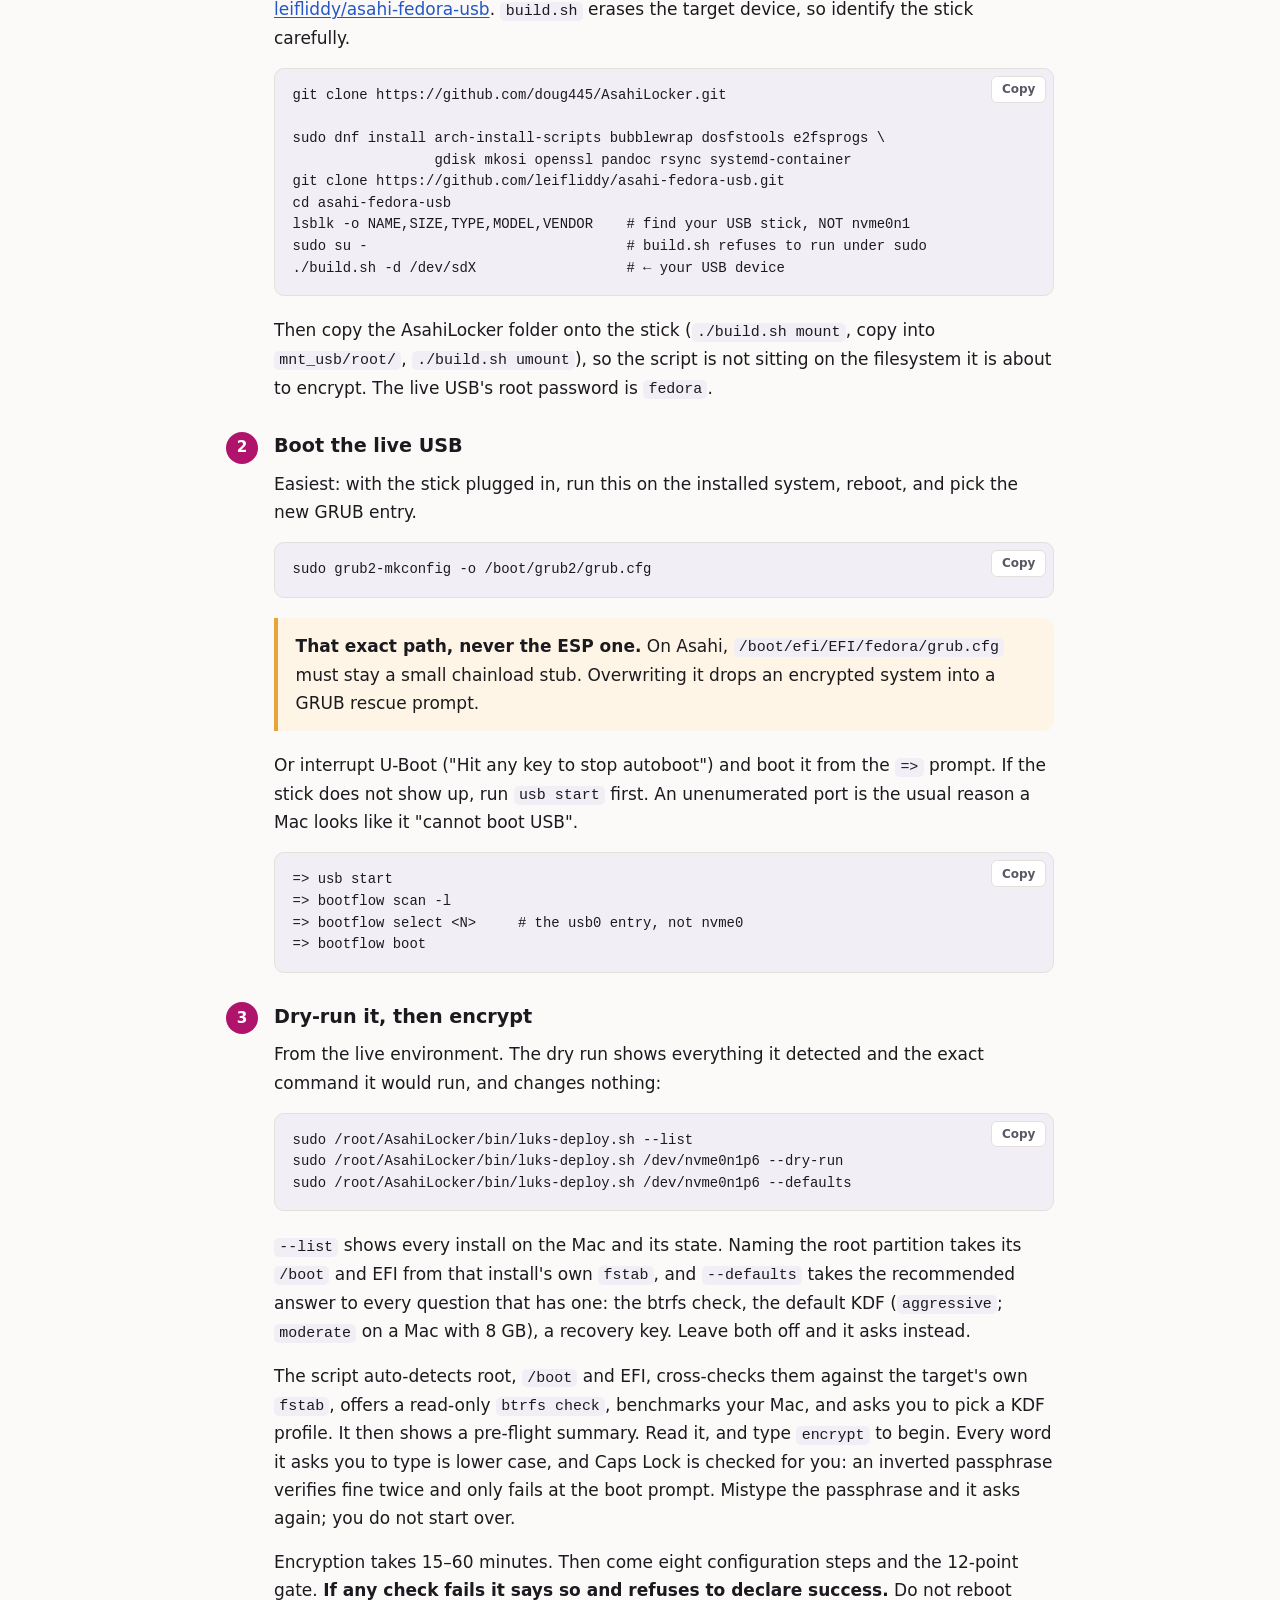
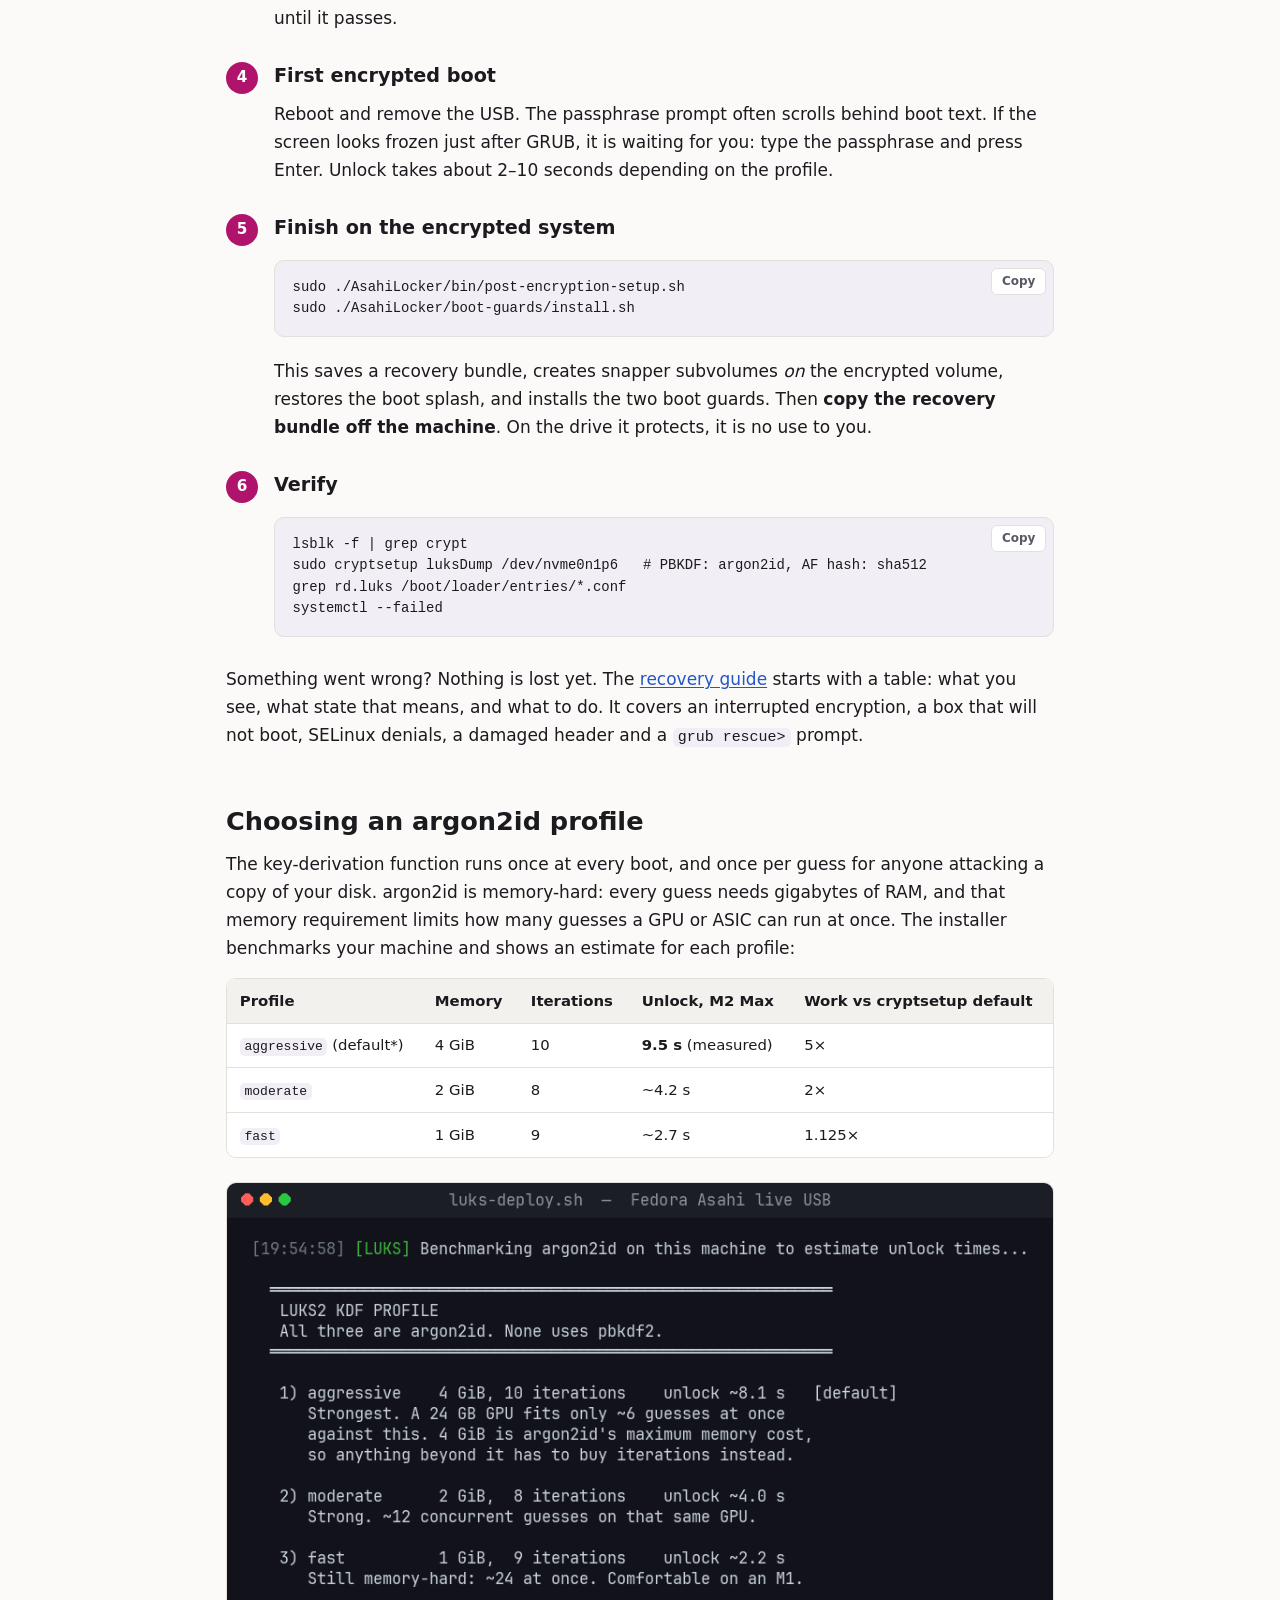
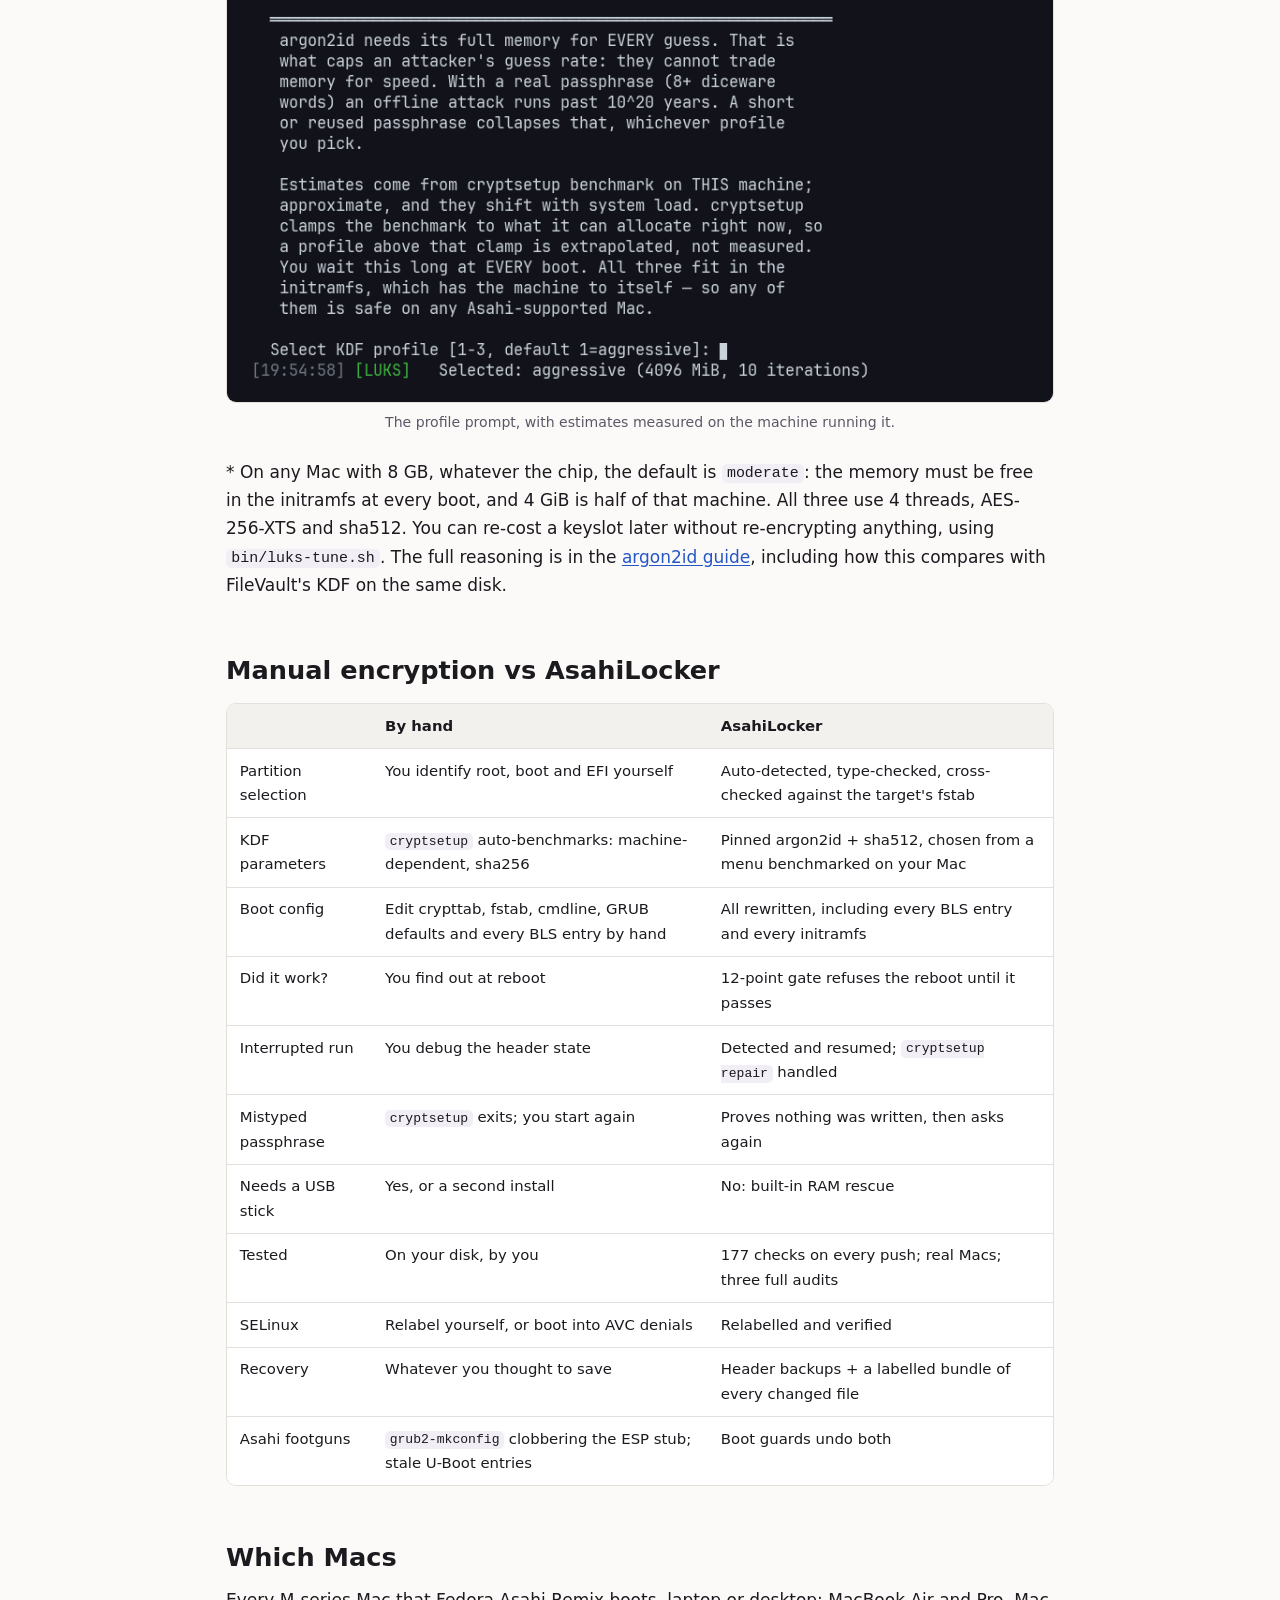
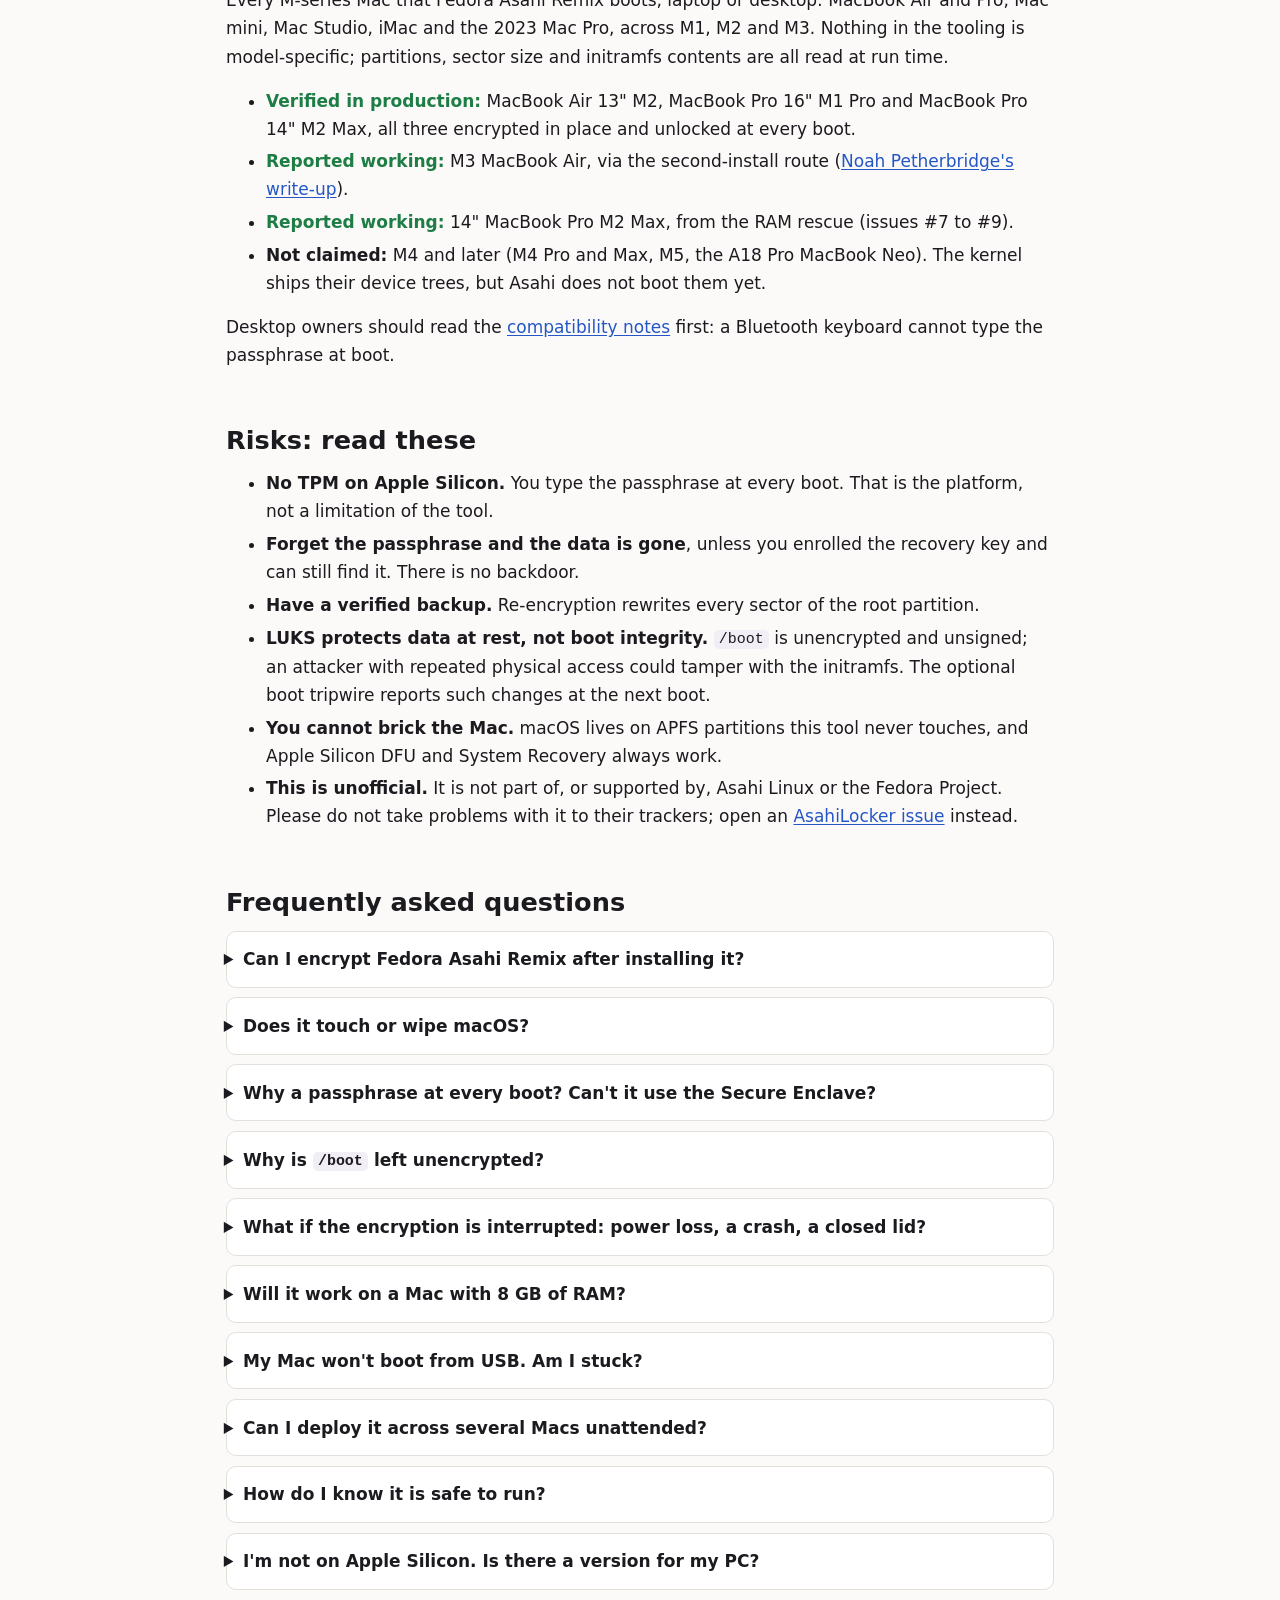
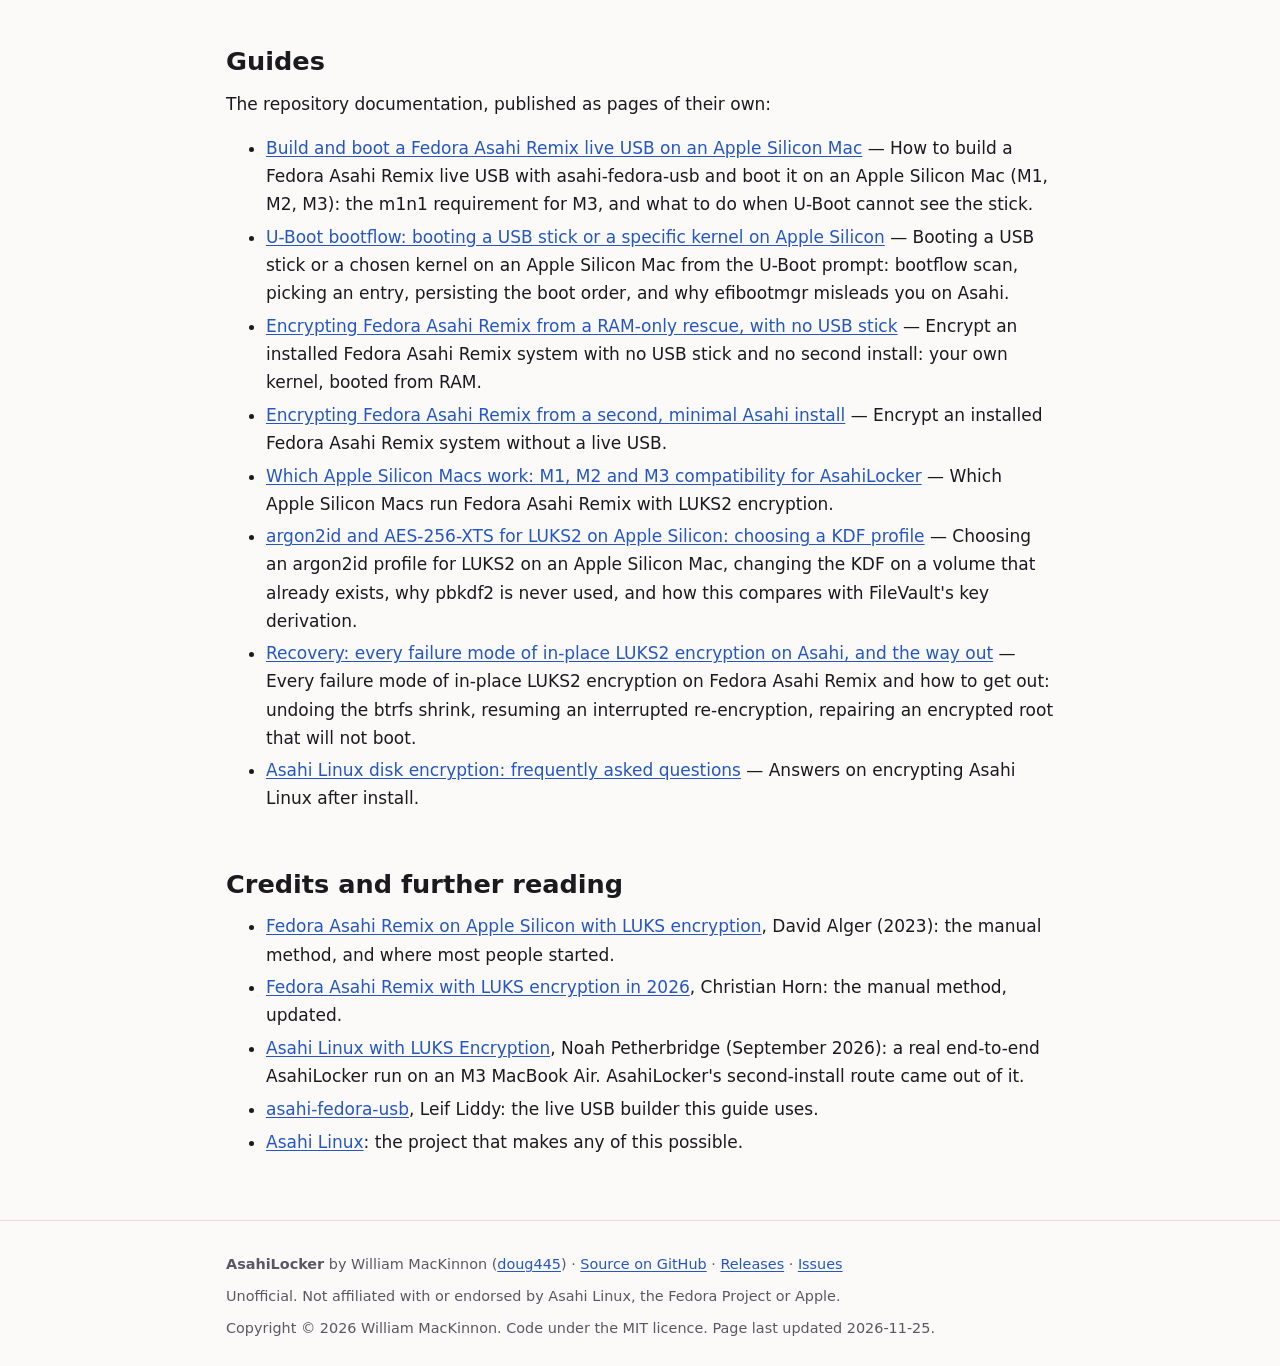
==== commit c9a1ba6f: "Site: /boot wording that holds for every installer" ====
--- a/index.html
+++ b/index.html
@@ -85,7 +85,7 @@
         {
           "@type": "Question",
           "name": "Why is /boot left unencrypted?",
-          "acceptedAnswer": { "@type": "Answer", "text": "Because that is the normal LUKS arrangement: no mainstream Linux installer encrypts /boot. Fedora's, Ubuntu's and Debian's leave it unencrypted, and openSUSE's and Manjaro's do not encrypt by default; an encrypted /boot is always done by hand after installing. On a Mac it would protect almost nothing, because m1n1 stage 2, U-Boot and GRUB sit on the EFI partition, which nothing can encrypt. Measured on an M2 Max, GRUB's argon2id is also 8.5 times slower than the kernel's. An optional boot tripwire reports any change to /boot or the EFI partition made while the Mac was off." }
+          "acceptedAnswer": { "@type": "Answer", "text": "Because that is the normal LUKS arrangement: Fedora's, Ubuntu's and Debian's installers encrypt the root and leave /boot unencrypted. Where an installer does encrypt /boot, GRUB opens it with PBKDF2; an argon2id /boot needs a GRUB 2.14 built by hand. On a Mac it would protect almost nothing, because m1n1 stage 2, U-Boot and GRUB sit on the EFI partition, which nothing can encrypt. Measured on an M2 Max, GRUB's argon2id is also 8.5 times slower than the kernel's. An optional boot tripwire reports any change to /boot or the EFI partition made while the Mac was off." }
         },
         {
           "@type": "Question",
@@ -288,10 +288,10 @@
     EFI partition to capture the passphrase at the next boot. Both stay unencrypted and unsigned,
     as on every Asahi install. The optional boot tripwire tells you afterwards; nothing can
     prevent it on this platform.</li>
-  <li><strong>An unencrypted <code>/boot</code> is normal.</strong> No mainstream Linux installer
-    encrypts it: Fedora's, Ubuntu's and Debian's leave it plain, and openSUSE's and Manjaro's do
-    not encrypt by default. Wherever <code>/boot</code> is encrypted, it was done by hand after
-    installing.</li>
+  <li><strong>An unencrypted <code>/boot</code> is normal.</strong> Fedora's, Ubuntu's and
+    Debian's installers, the ones most people use, encrypt the root and leave <code>/boot</code>
+    unencrypted. Where an installer does encrypt <code>/boot</code>, GRUB opens it with PBKDF2; an
+    argon2id <code>/boot</code> needs a GRUB 2.14 built by hand.</li>
 </ul>
 
 <h2 id="proof">The evidence: tests, machines, audits</h2>
@@ -581,8 +581,9 @@
 </details>
 <details>
   <summary>Why is <code>/boot</code> left unencrypted?</summary>
-  <p>Because that is the normal LUKS arrangement: no mainstream Linux installer encrypts
-    <code>/boot</code>; where it is encrypted, that was done by hand after installing. On a Mac it would protect almost nothing: m1n1 stage 2, U-Boot and GRUB
+  <p>Because that is the normal LUKS arrangement: Fedora's, Ubuntu's and Debian's installers
+    encrypt the root and leave <code>/boot</code> unencrypted, and where an installer does encrypt
+    <code>/boot</code>, GRUB opens it with PBKDF2. On a Mac it would protect almost nothing: m1n1 stage 2, U-Boot and GRUB
     sit on the EFI partition, which nothing can encrypt. Measured on an M2 Max, GRUB's argon2id is
     also 8.5 times slower than the kernel's. The
     <a href="https://github.com/doug445/AsahiLocker/blob/main/docs/BOOT-ENCRYPTION-STATUS.md">research</a>
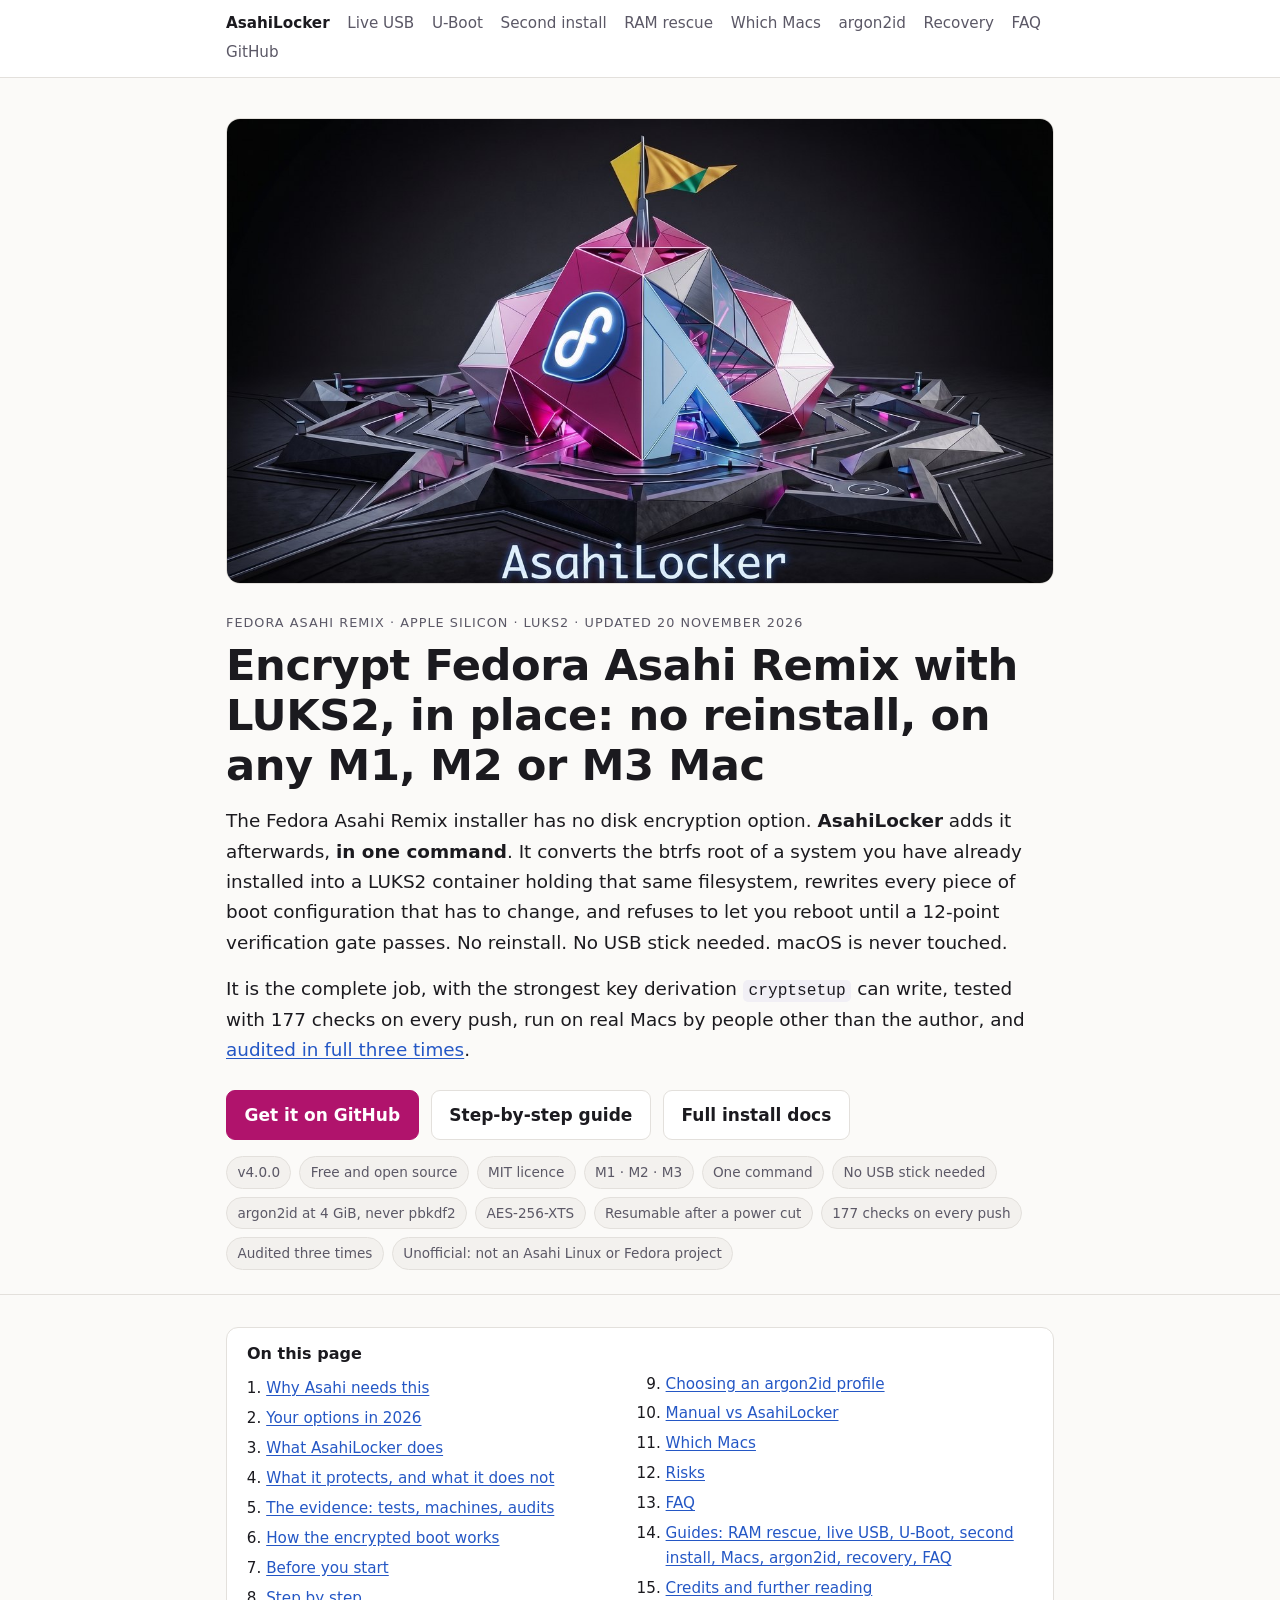
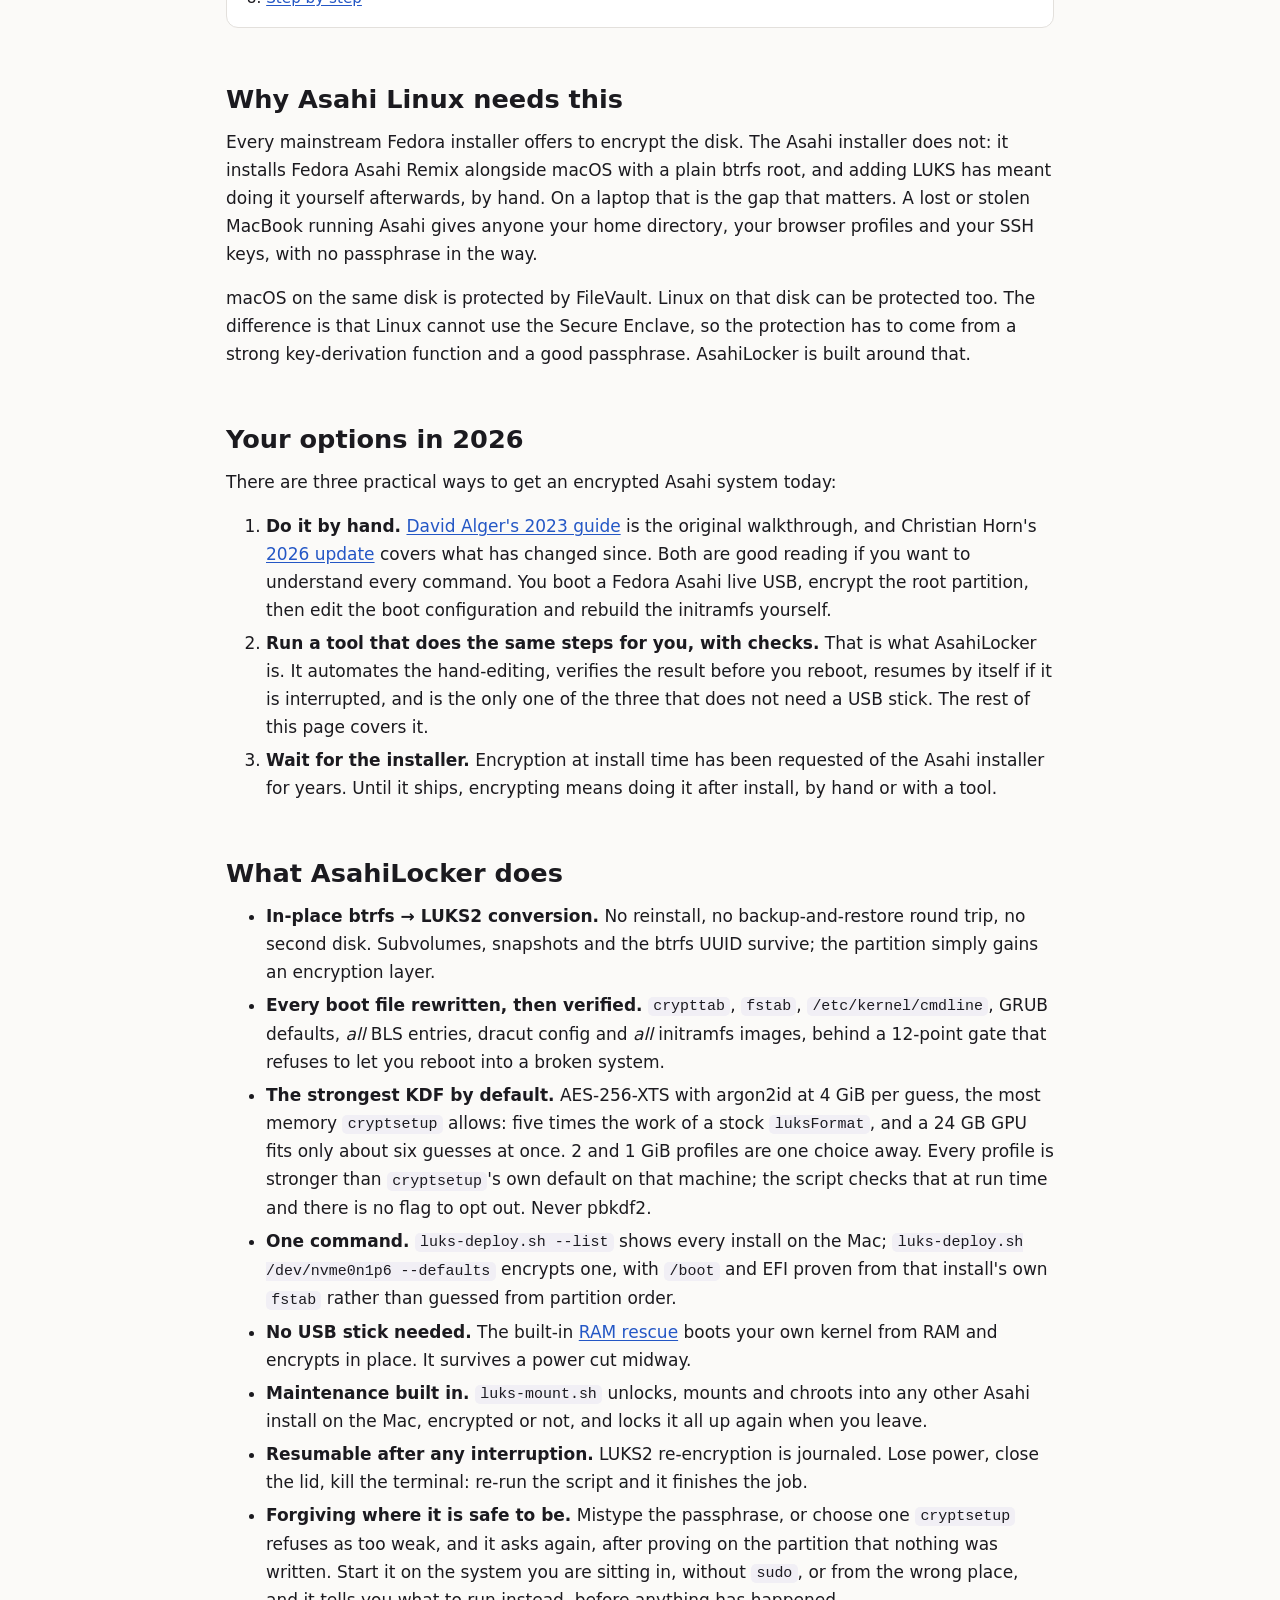
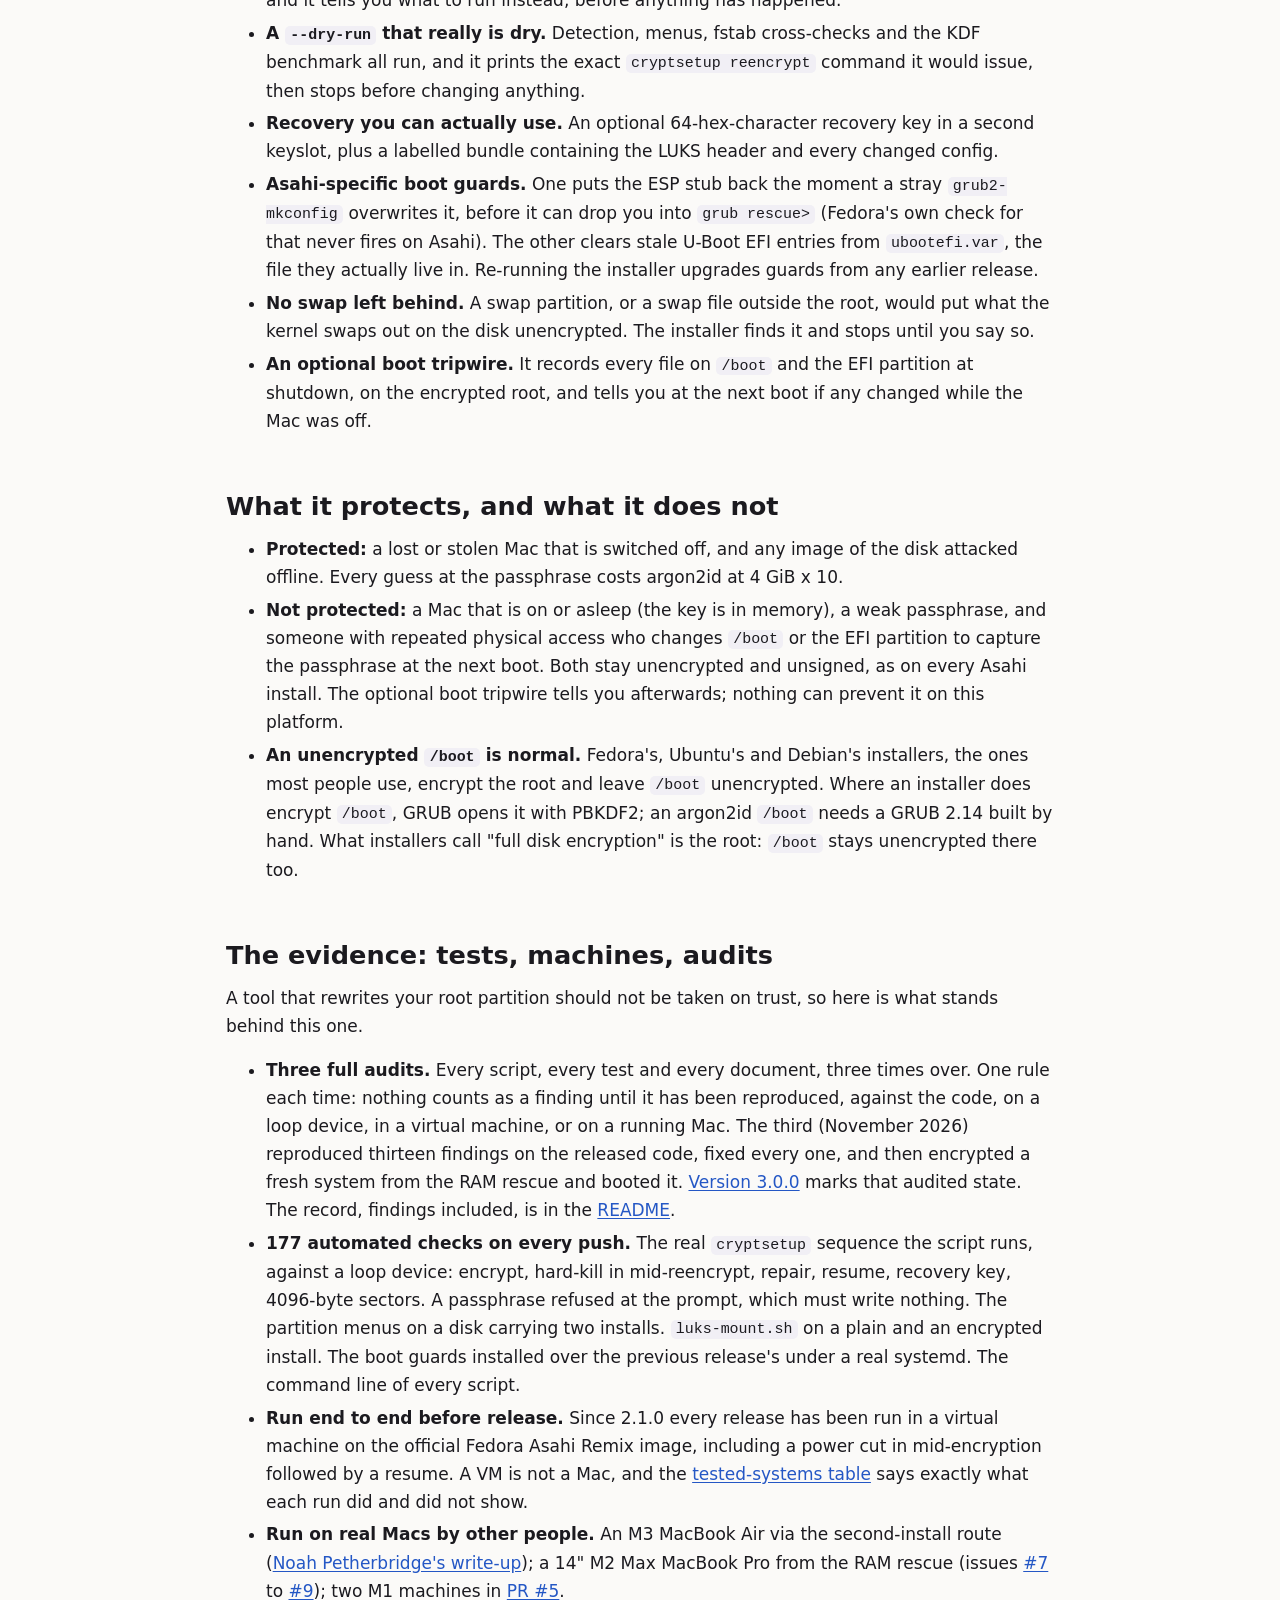
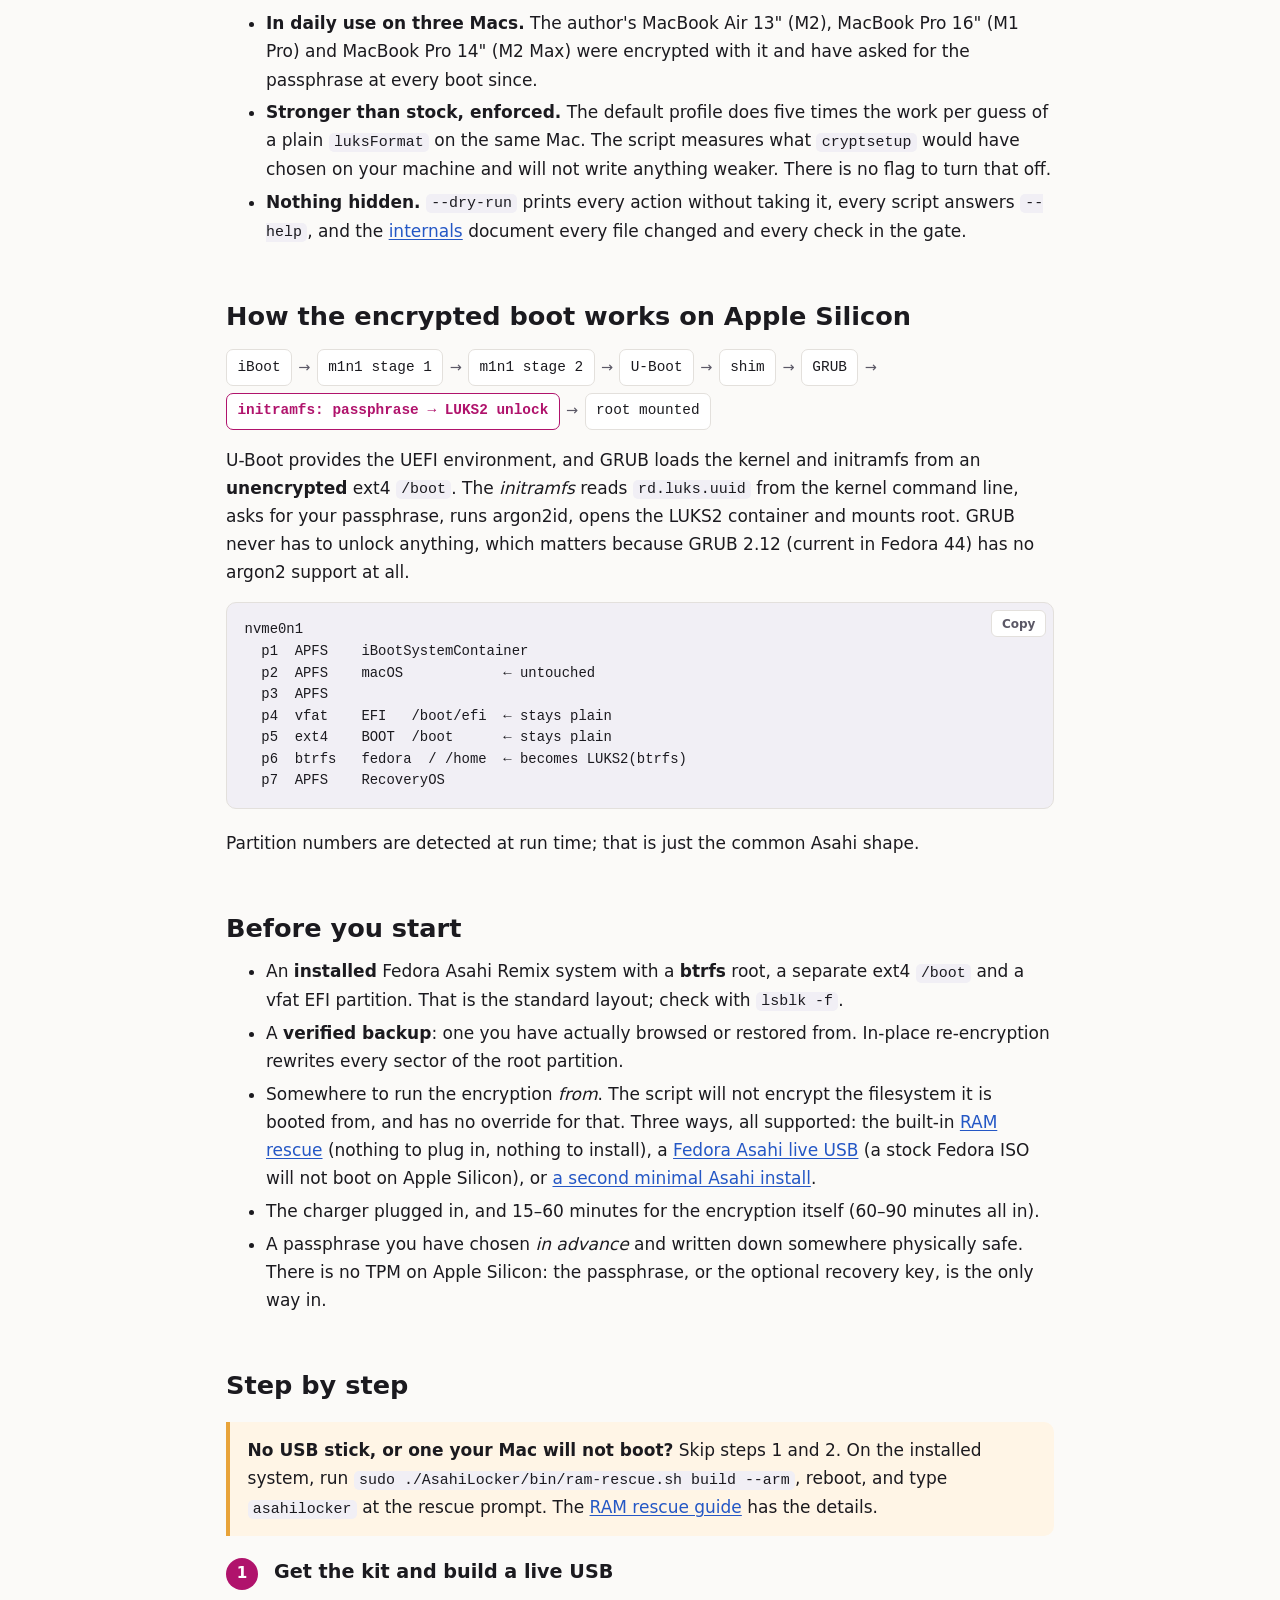
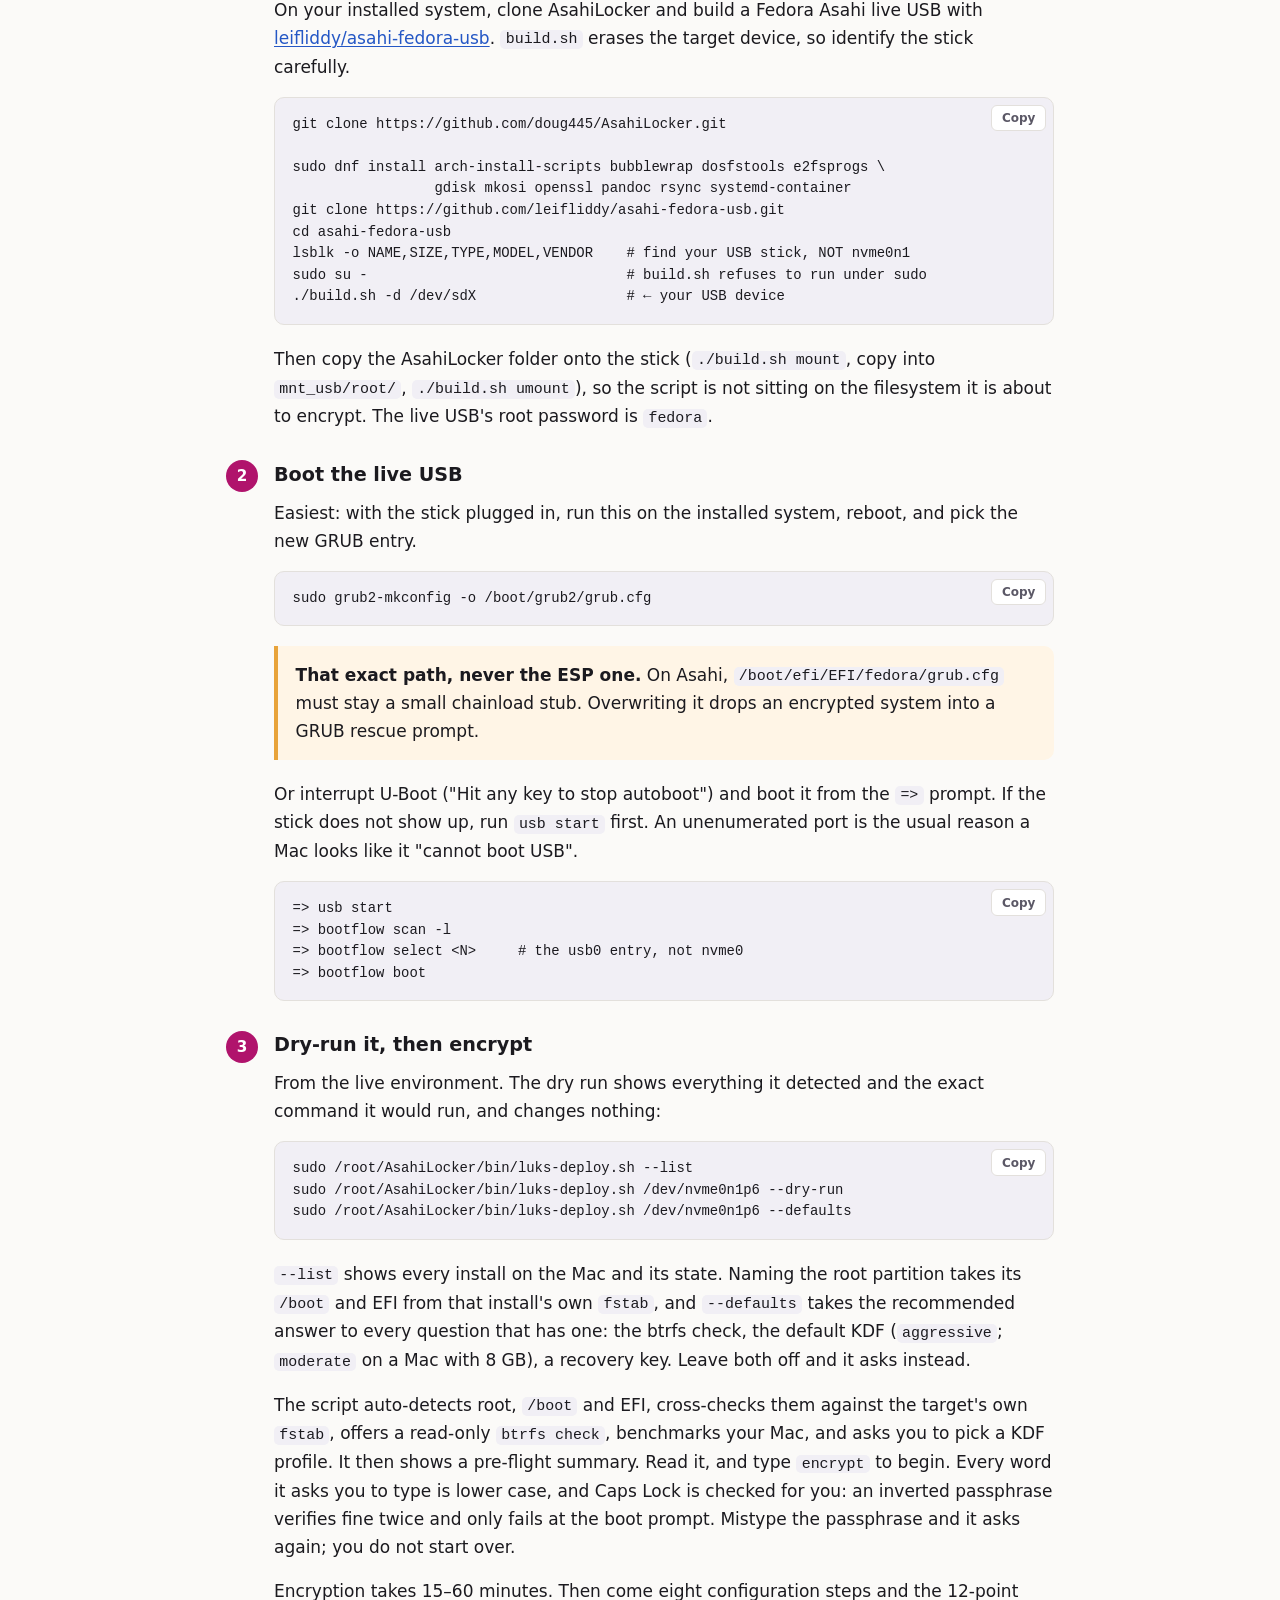
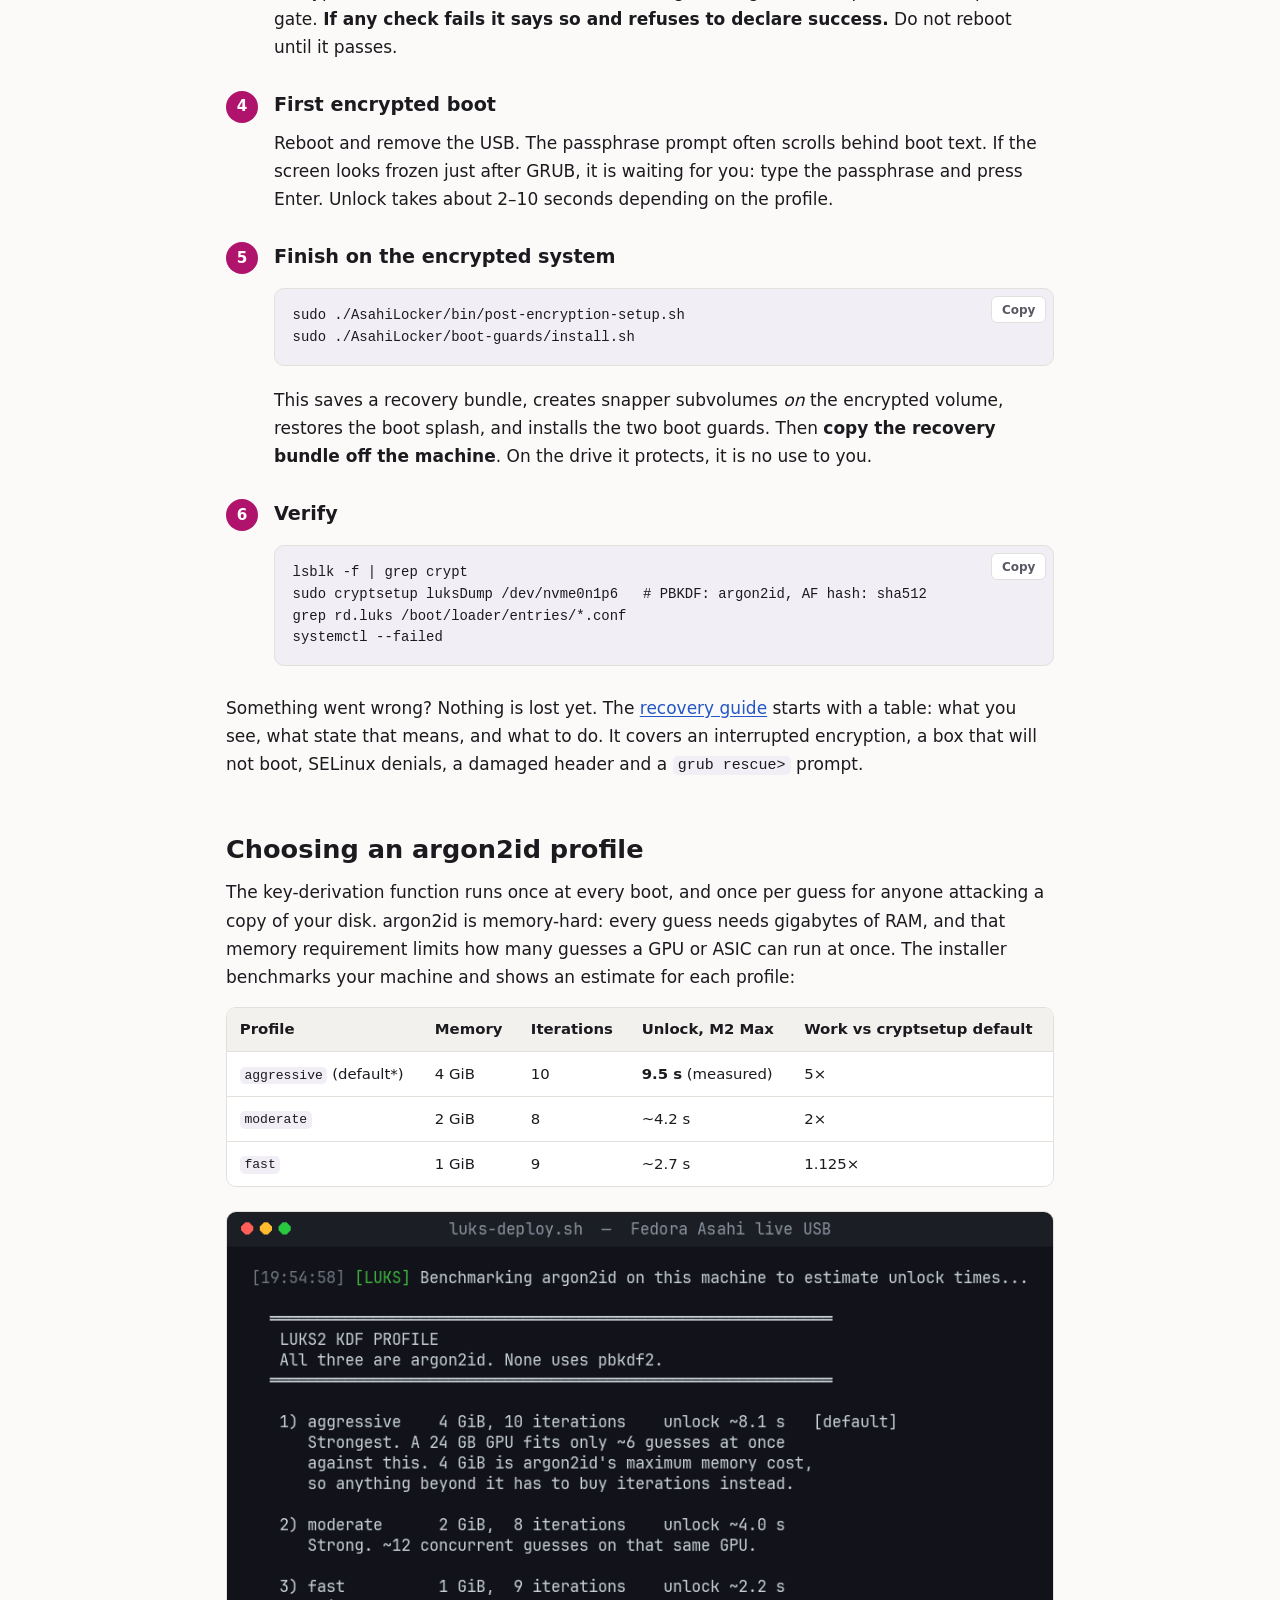
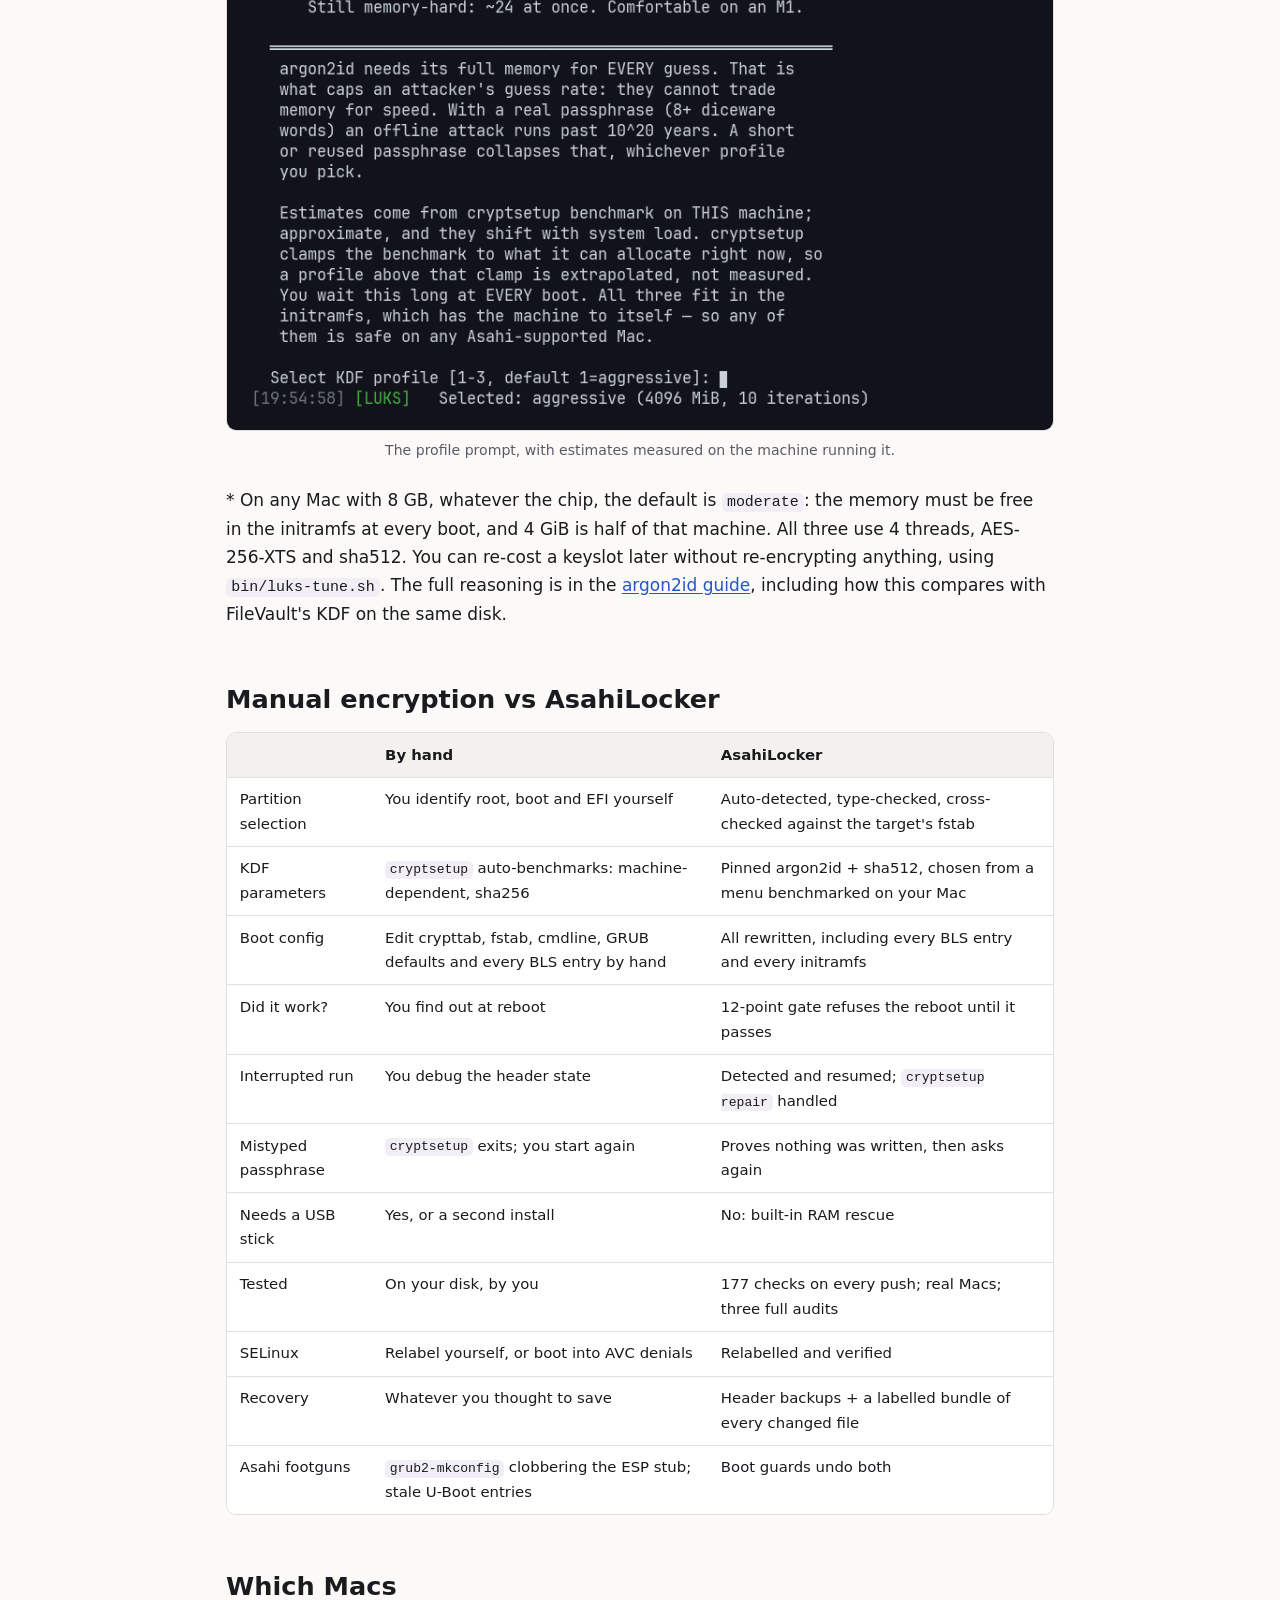
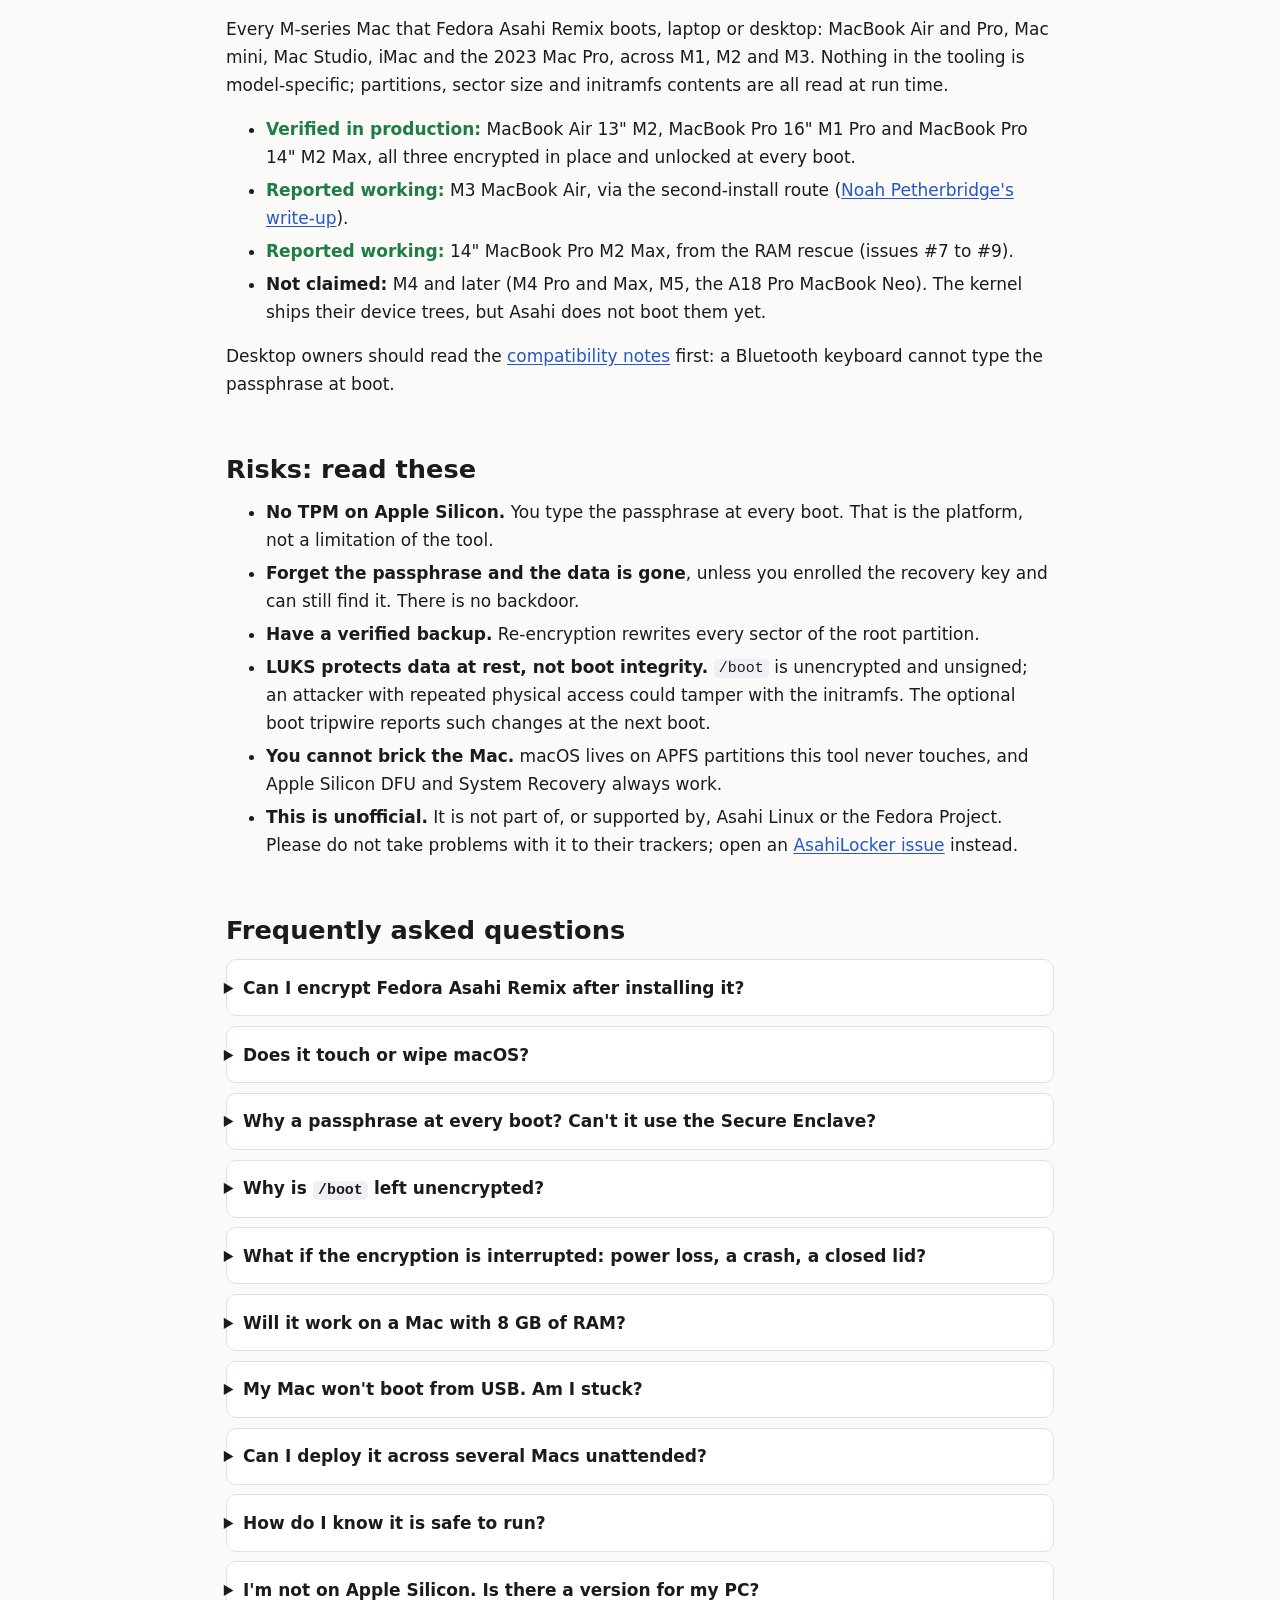
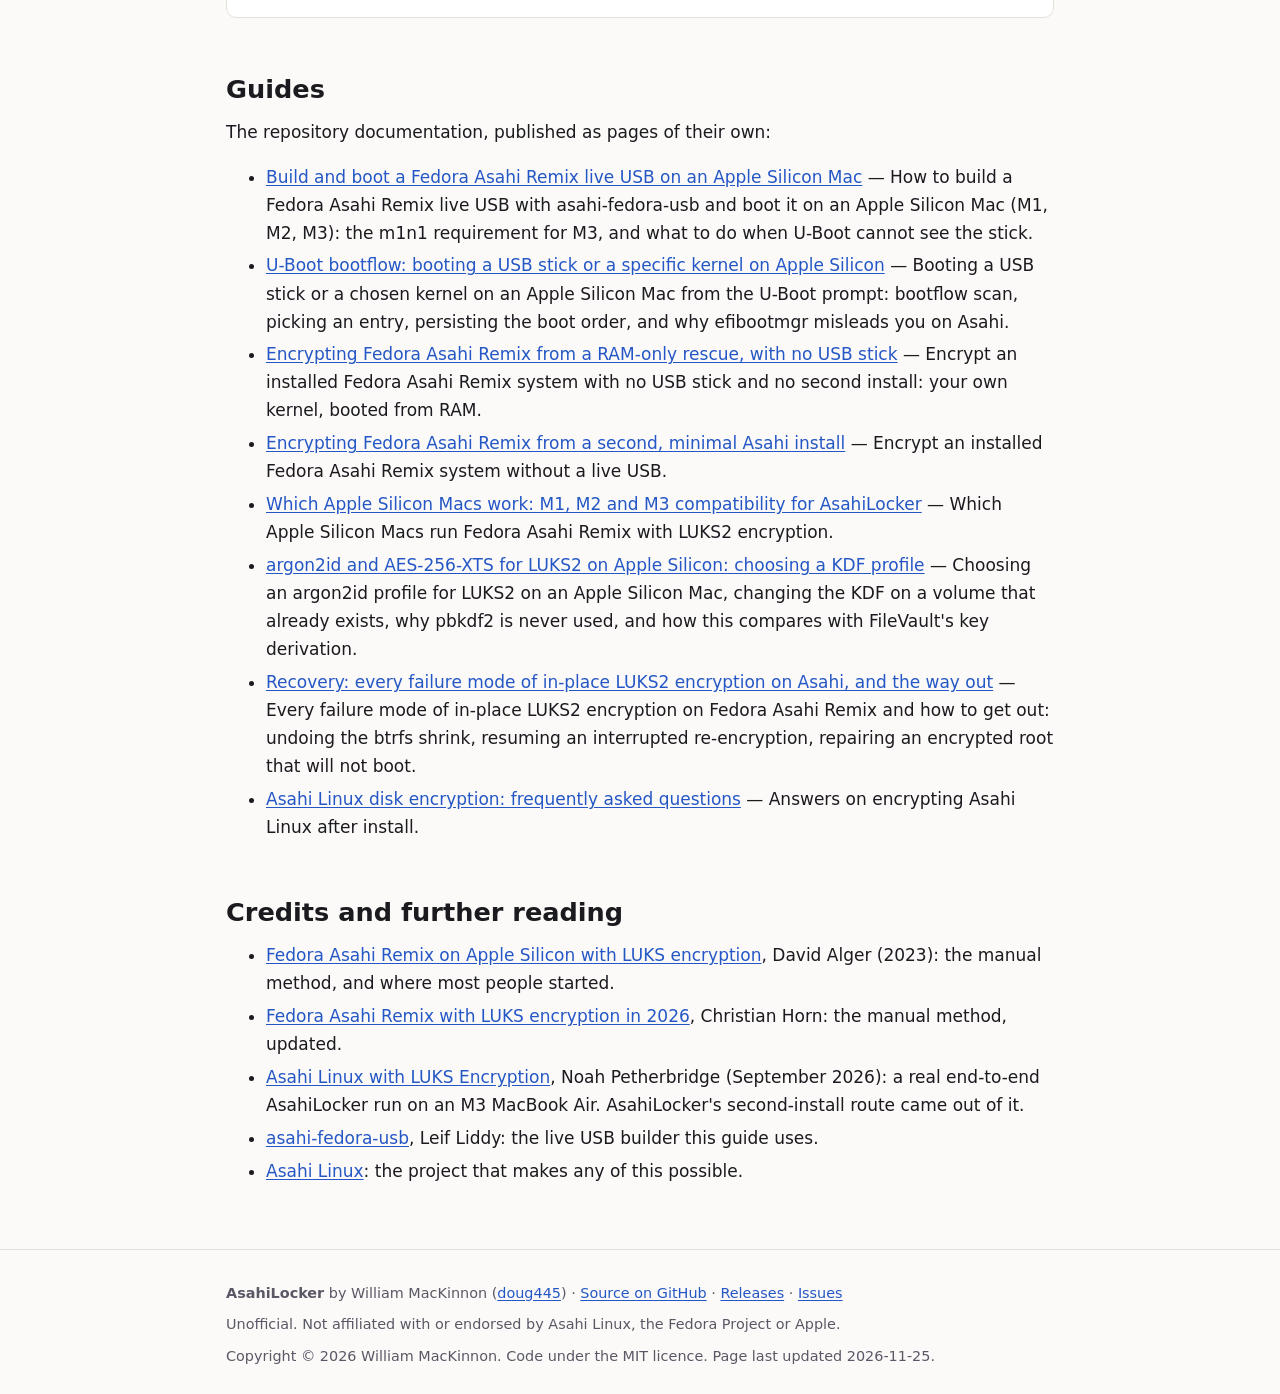
==== commit 9d53b067: "Site: installers mean the root by full disk encryption" ====
--- a/index.html
+++ b/index.html
@@ -291,7 +291,8 @@
   <li><strong>An unencrypted <code>/boot</code> is normal.</strong> Fedora's, Ubuntu's and
     Debian's installers, the ones most people use, encrypt the root and leave <code>/boot</code>
     unencrypted. Where an installer does encrypt <code>/boot</code>, GRUB opens it with PBKDF2; an
-    argon2id <code>/boot</code> needs a GRUB 2.14 built by hand.</li>
+    argon2id <code>/boot</code> needs a GRUB 2.14 built by hand. What installers call "full disk
+    encryption" is the root: <code>/boot</code> stays unencrypted there too.</li>
 </ul>
 
 <h2 id="proof">The evidence: tests, machines, audits</h2>
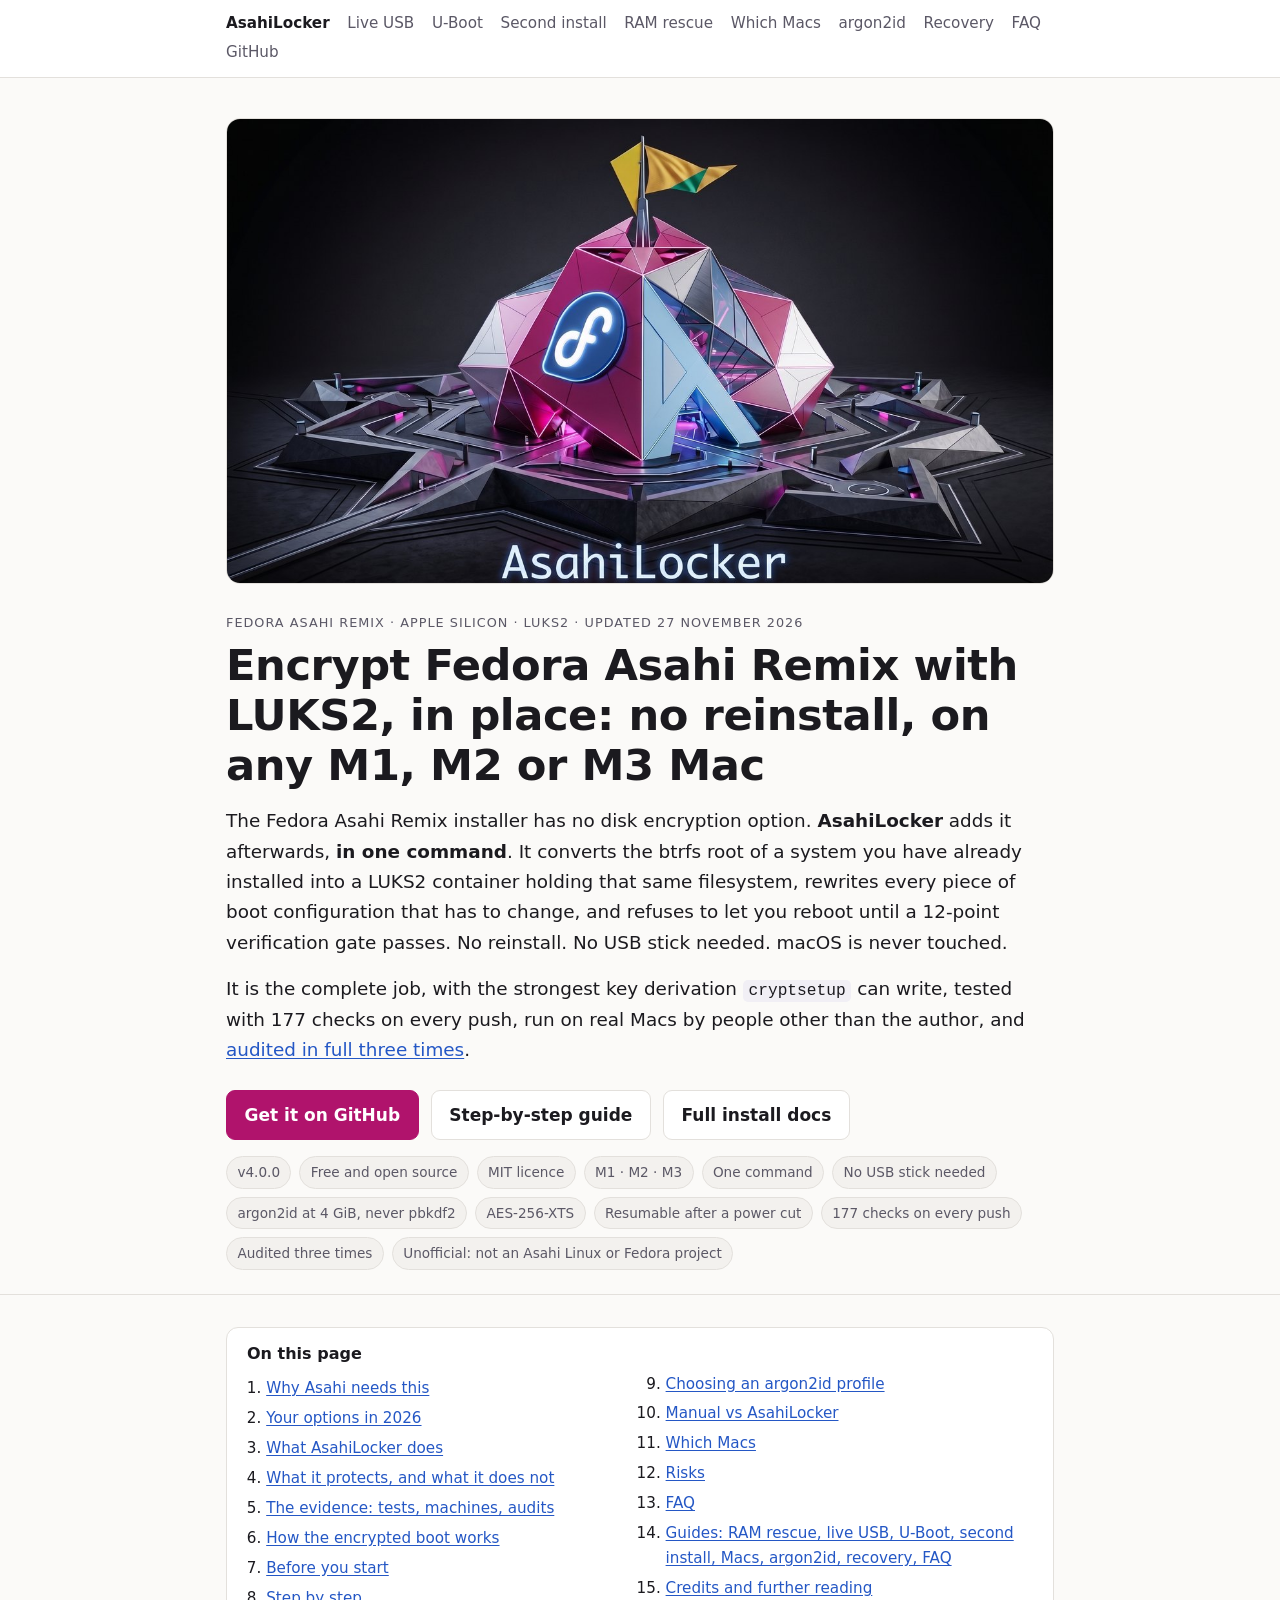
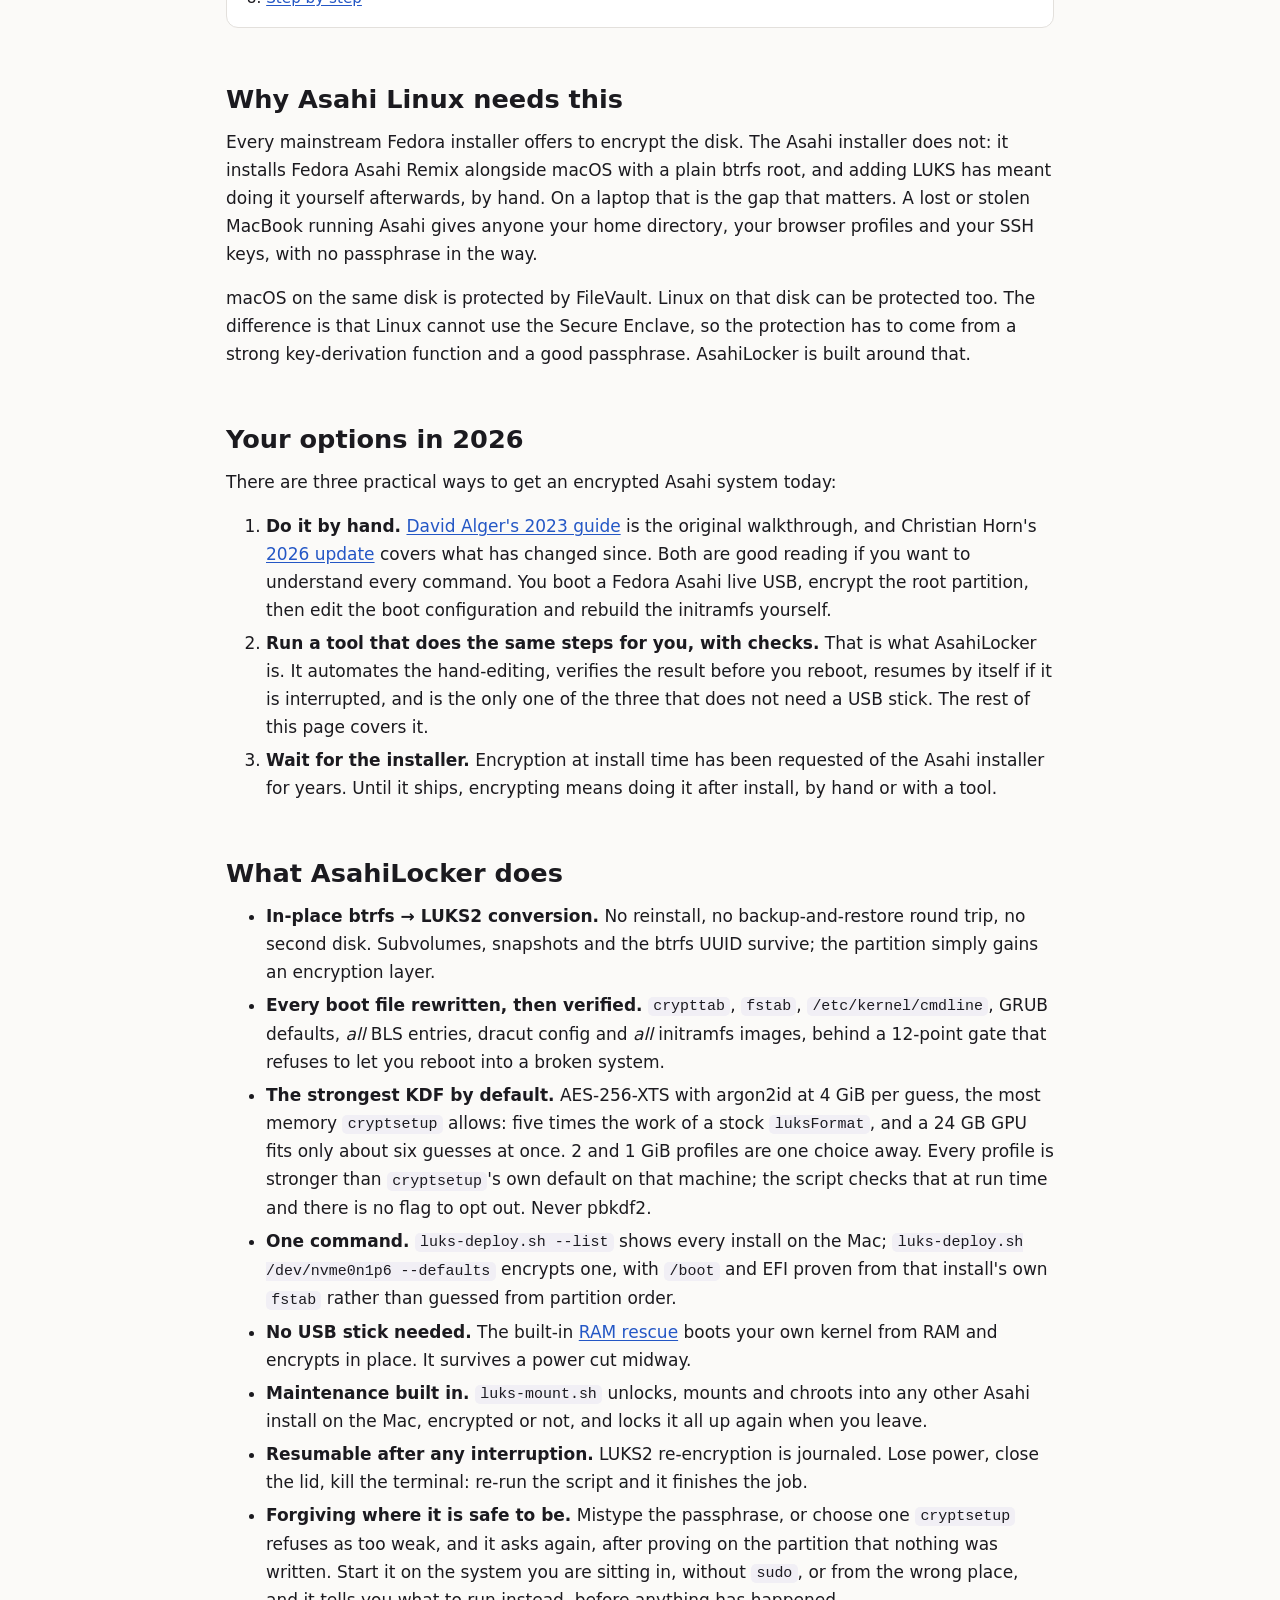
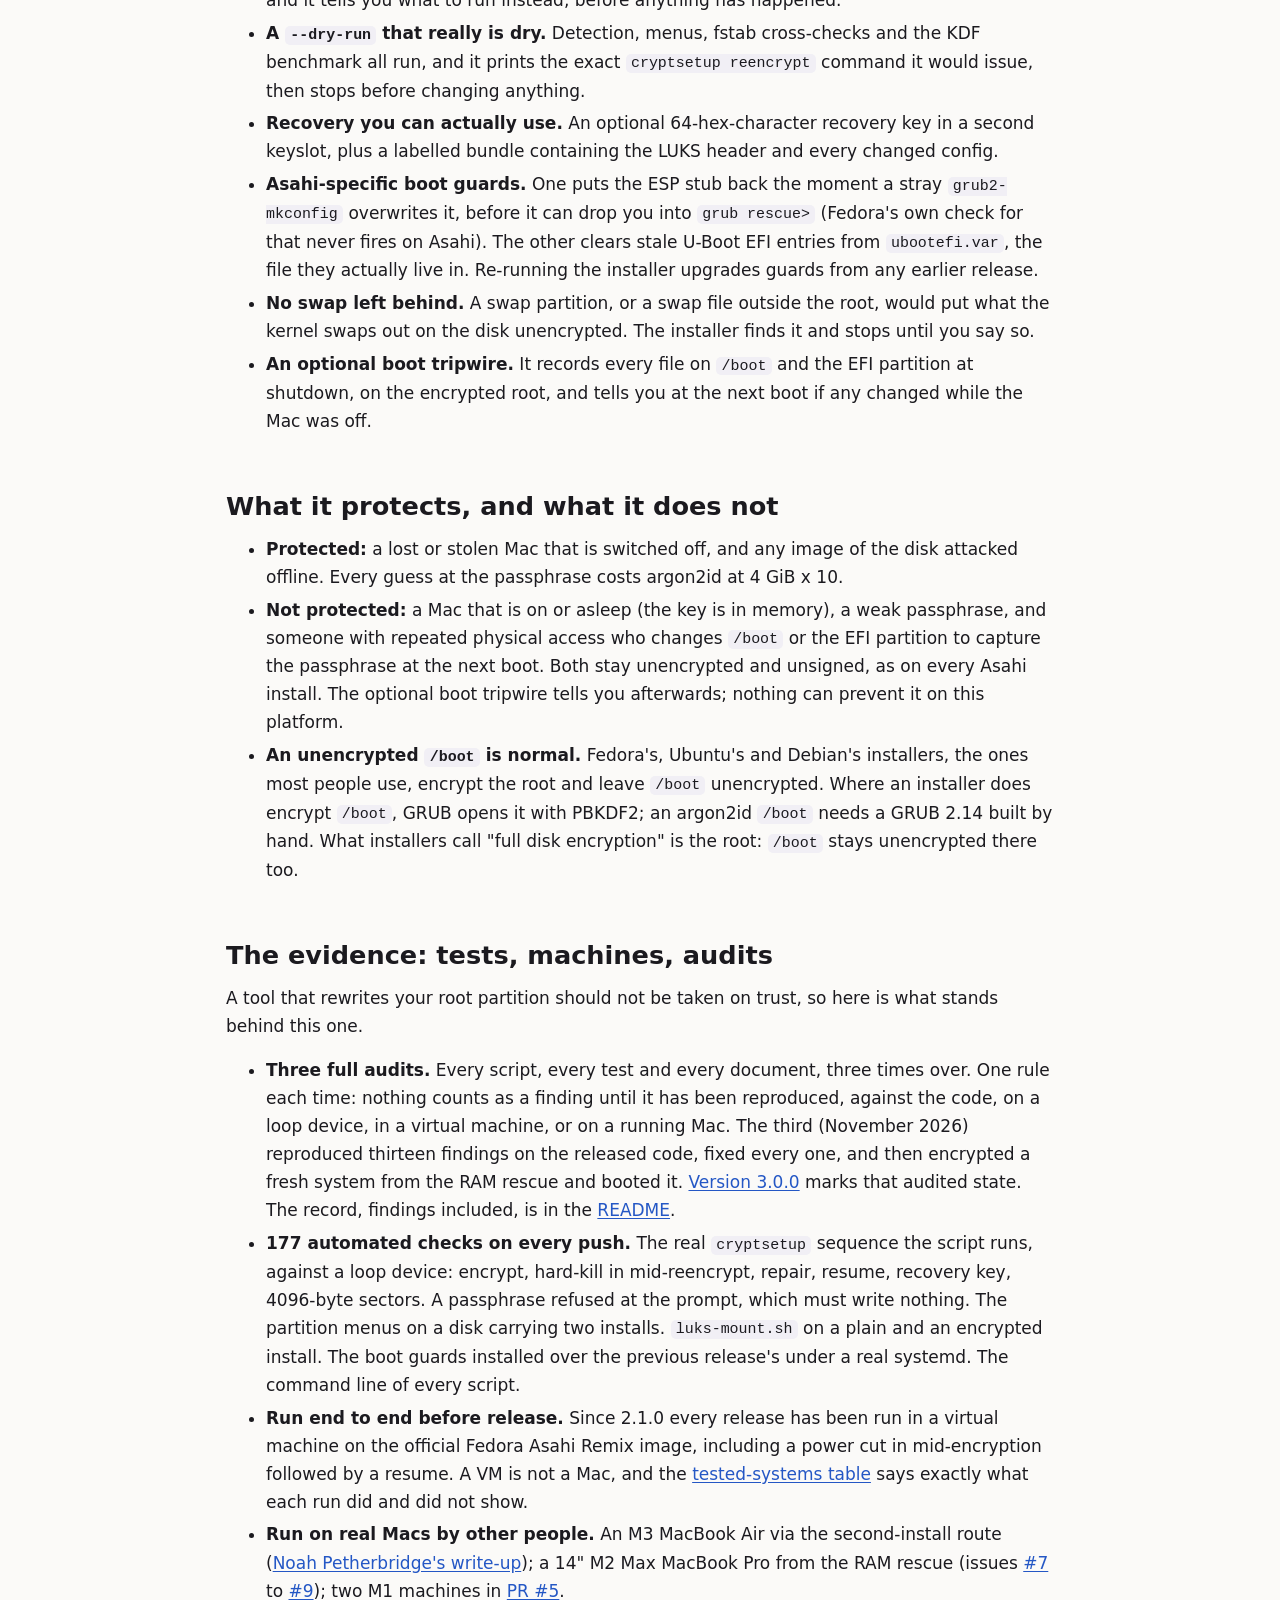
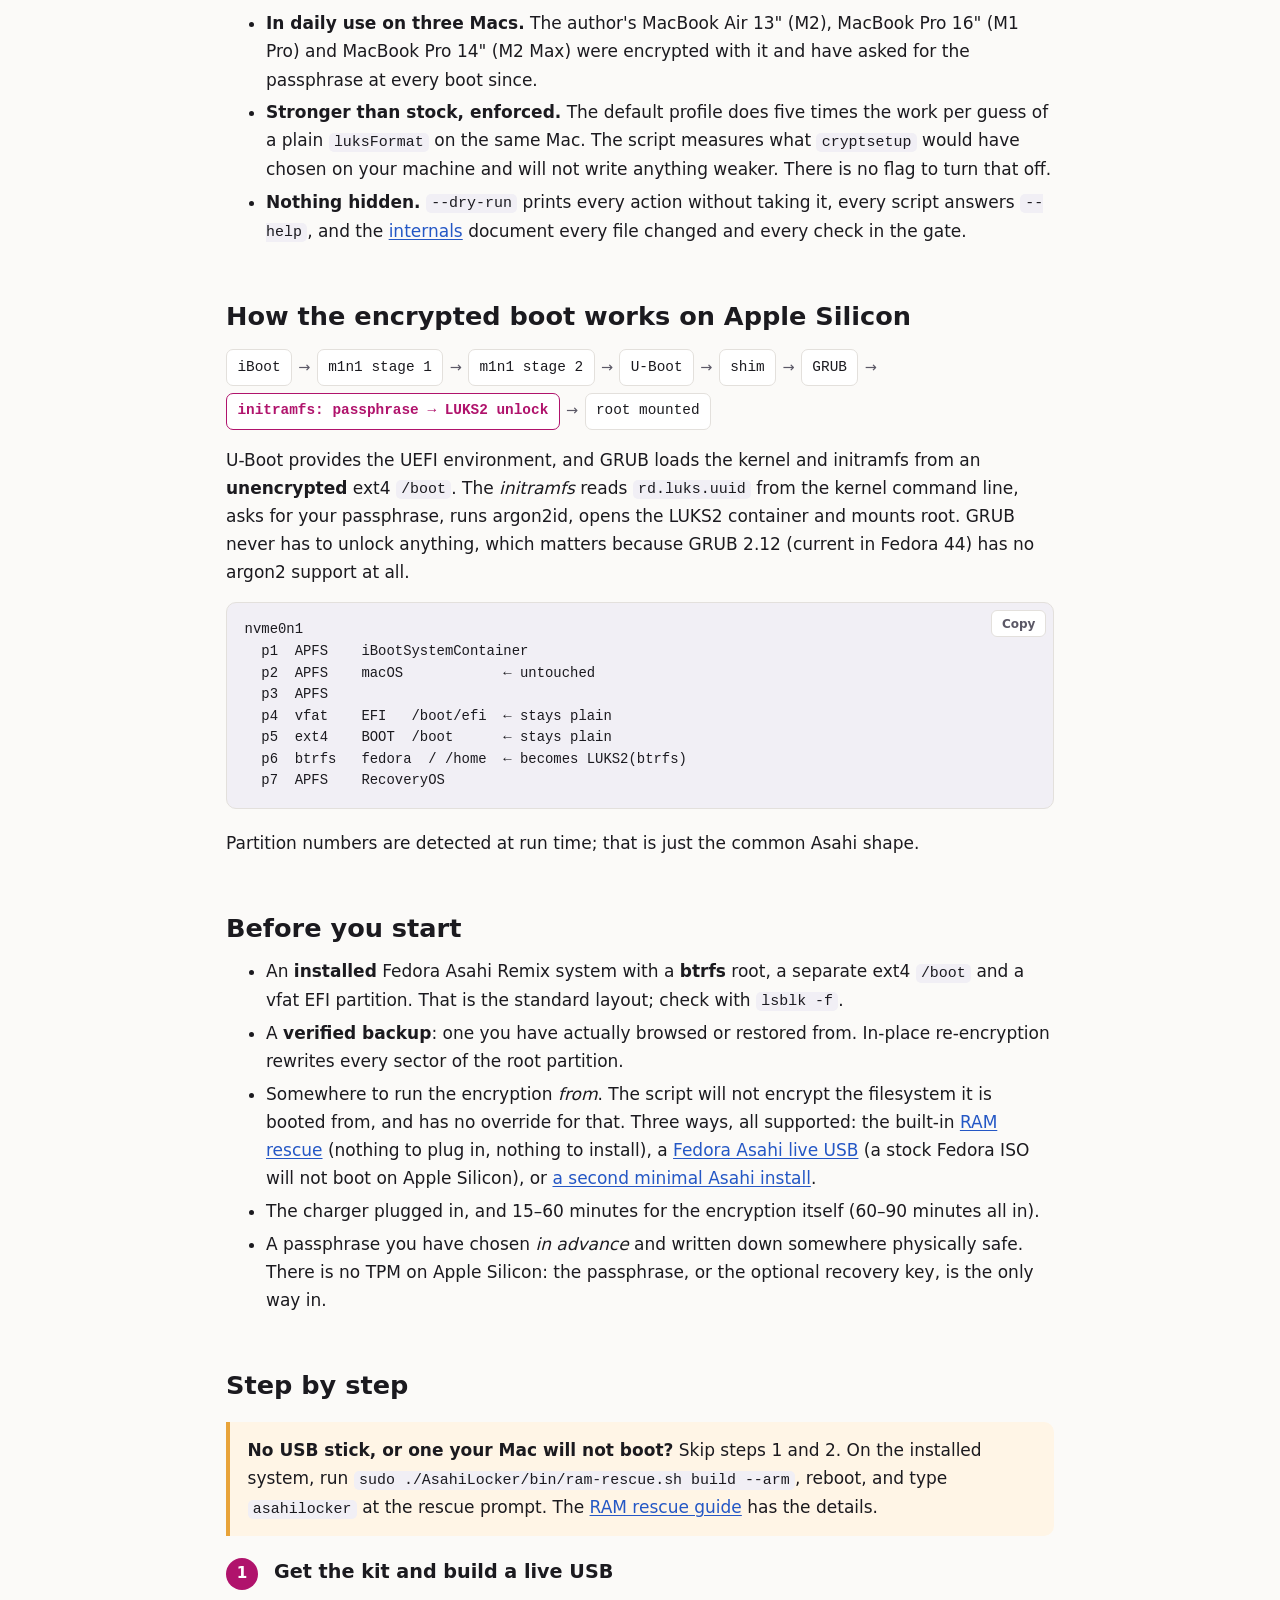
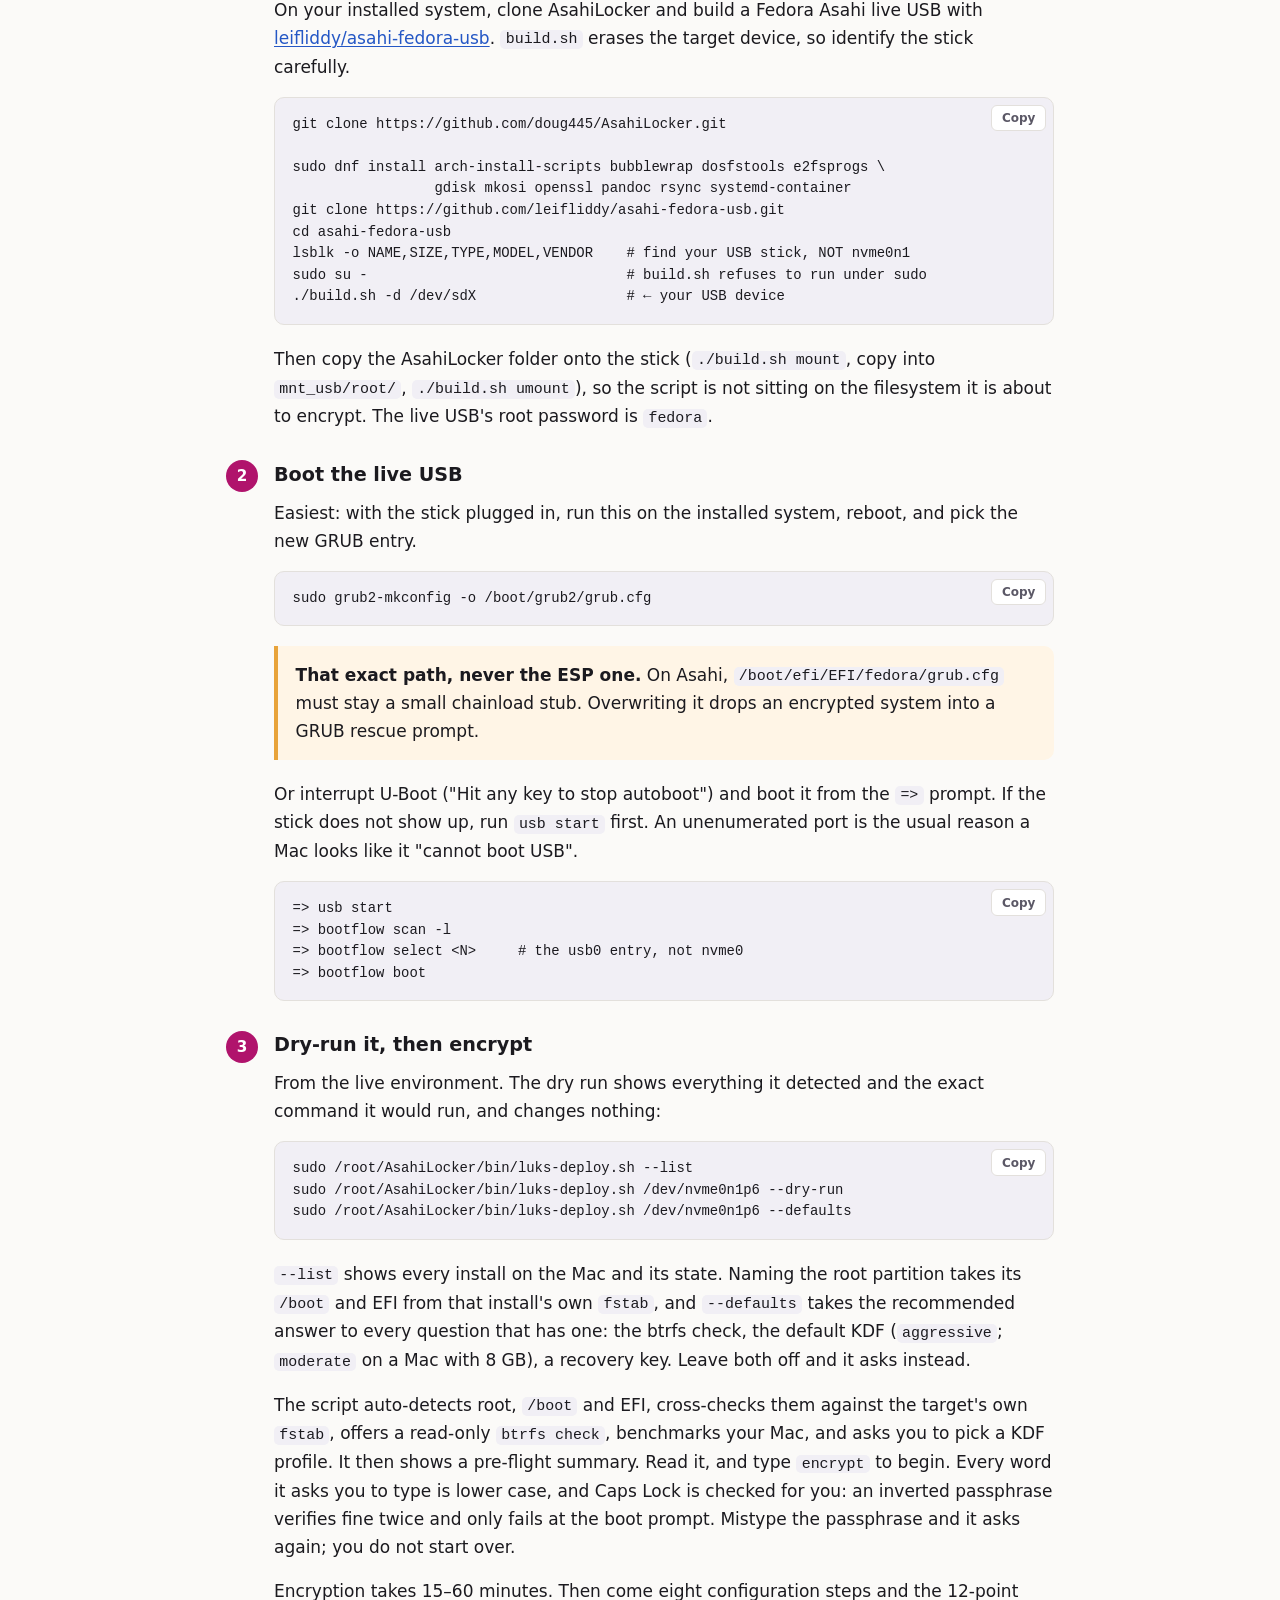
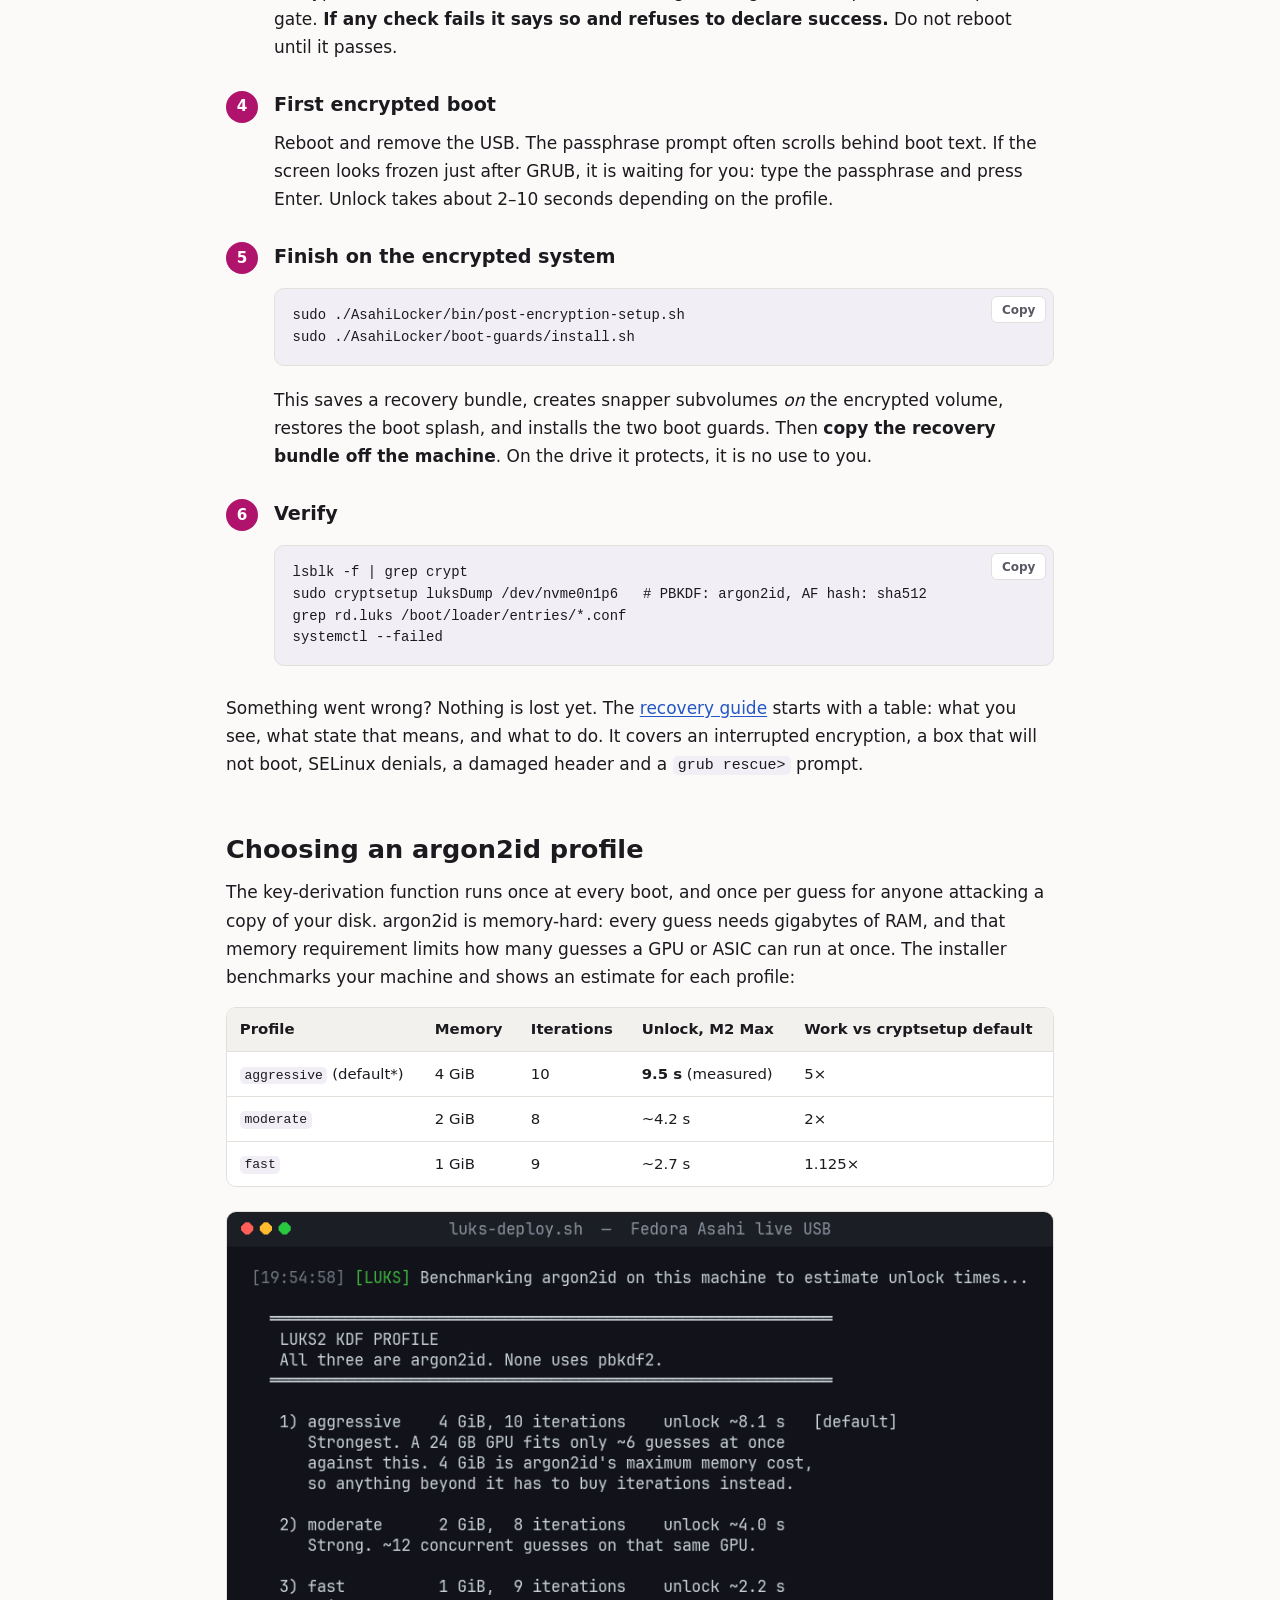
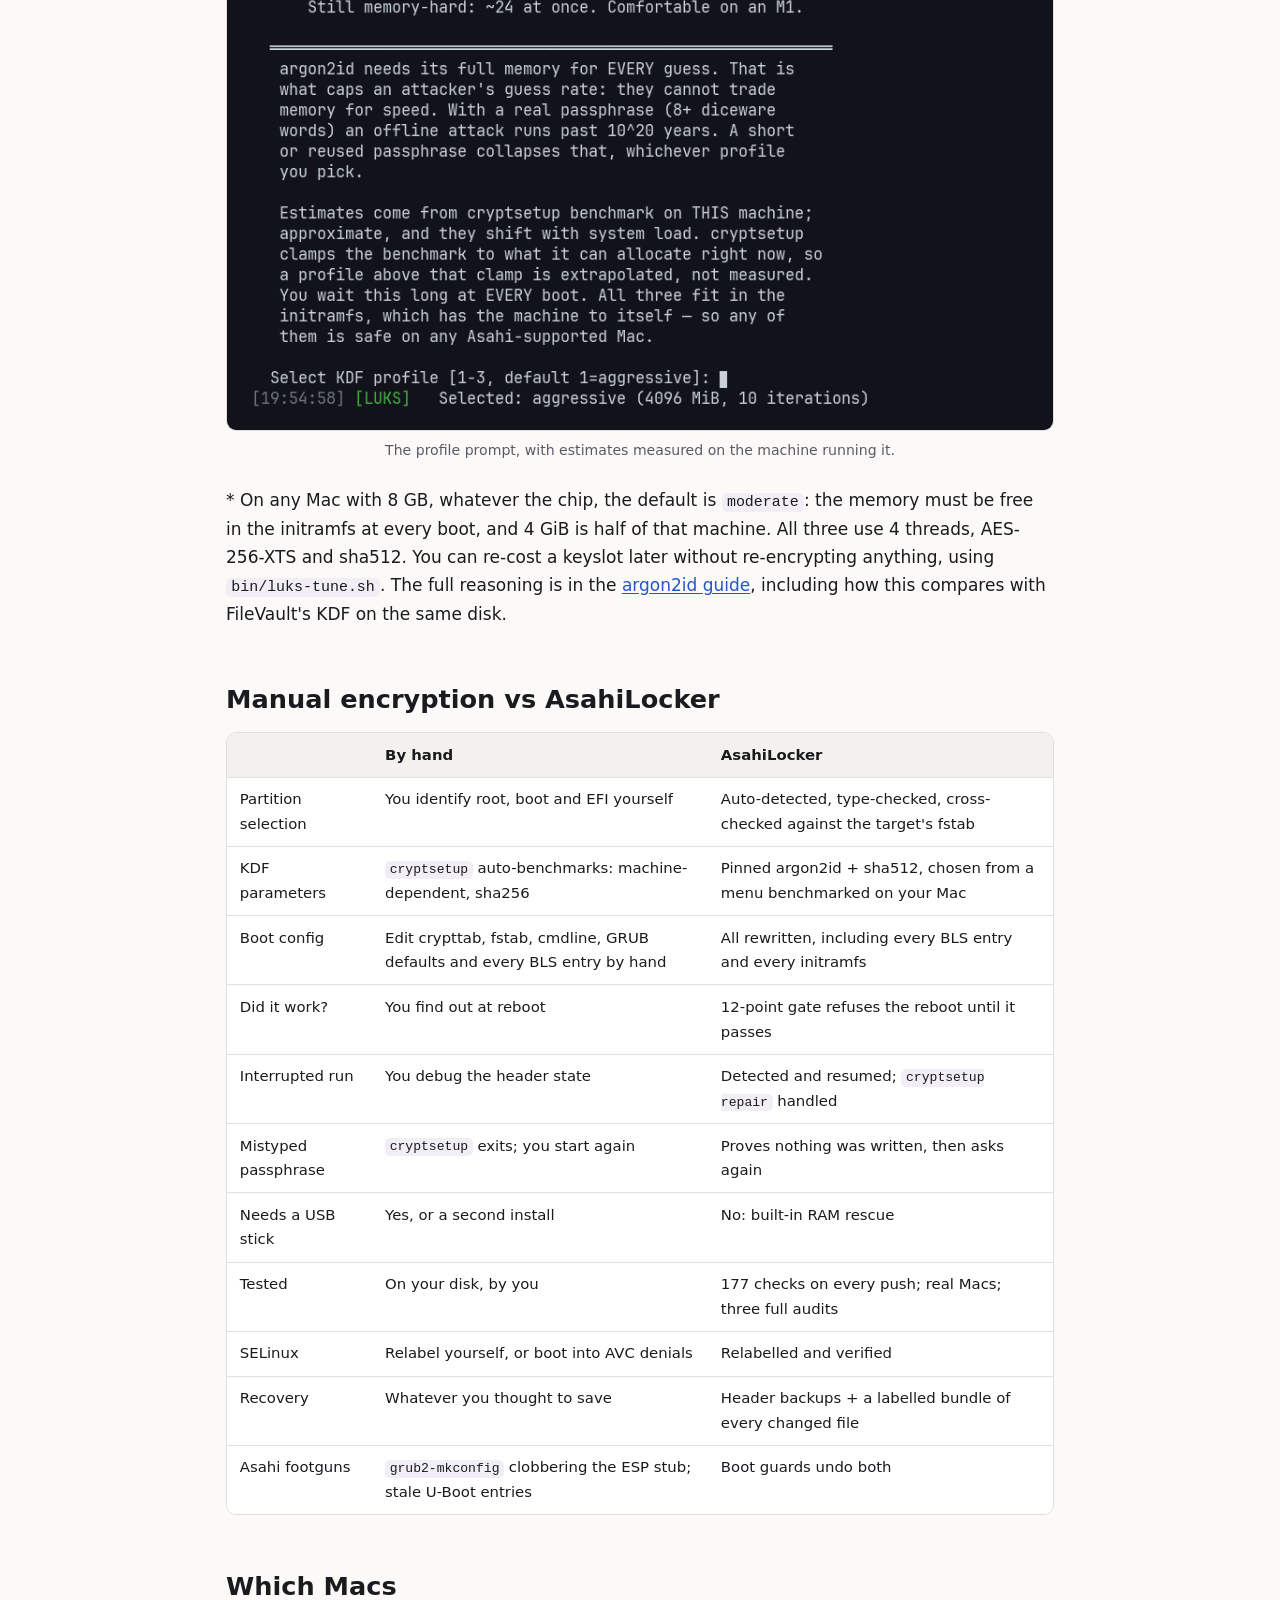
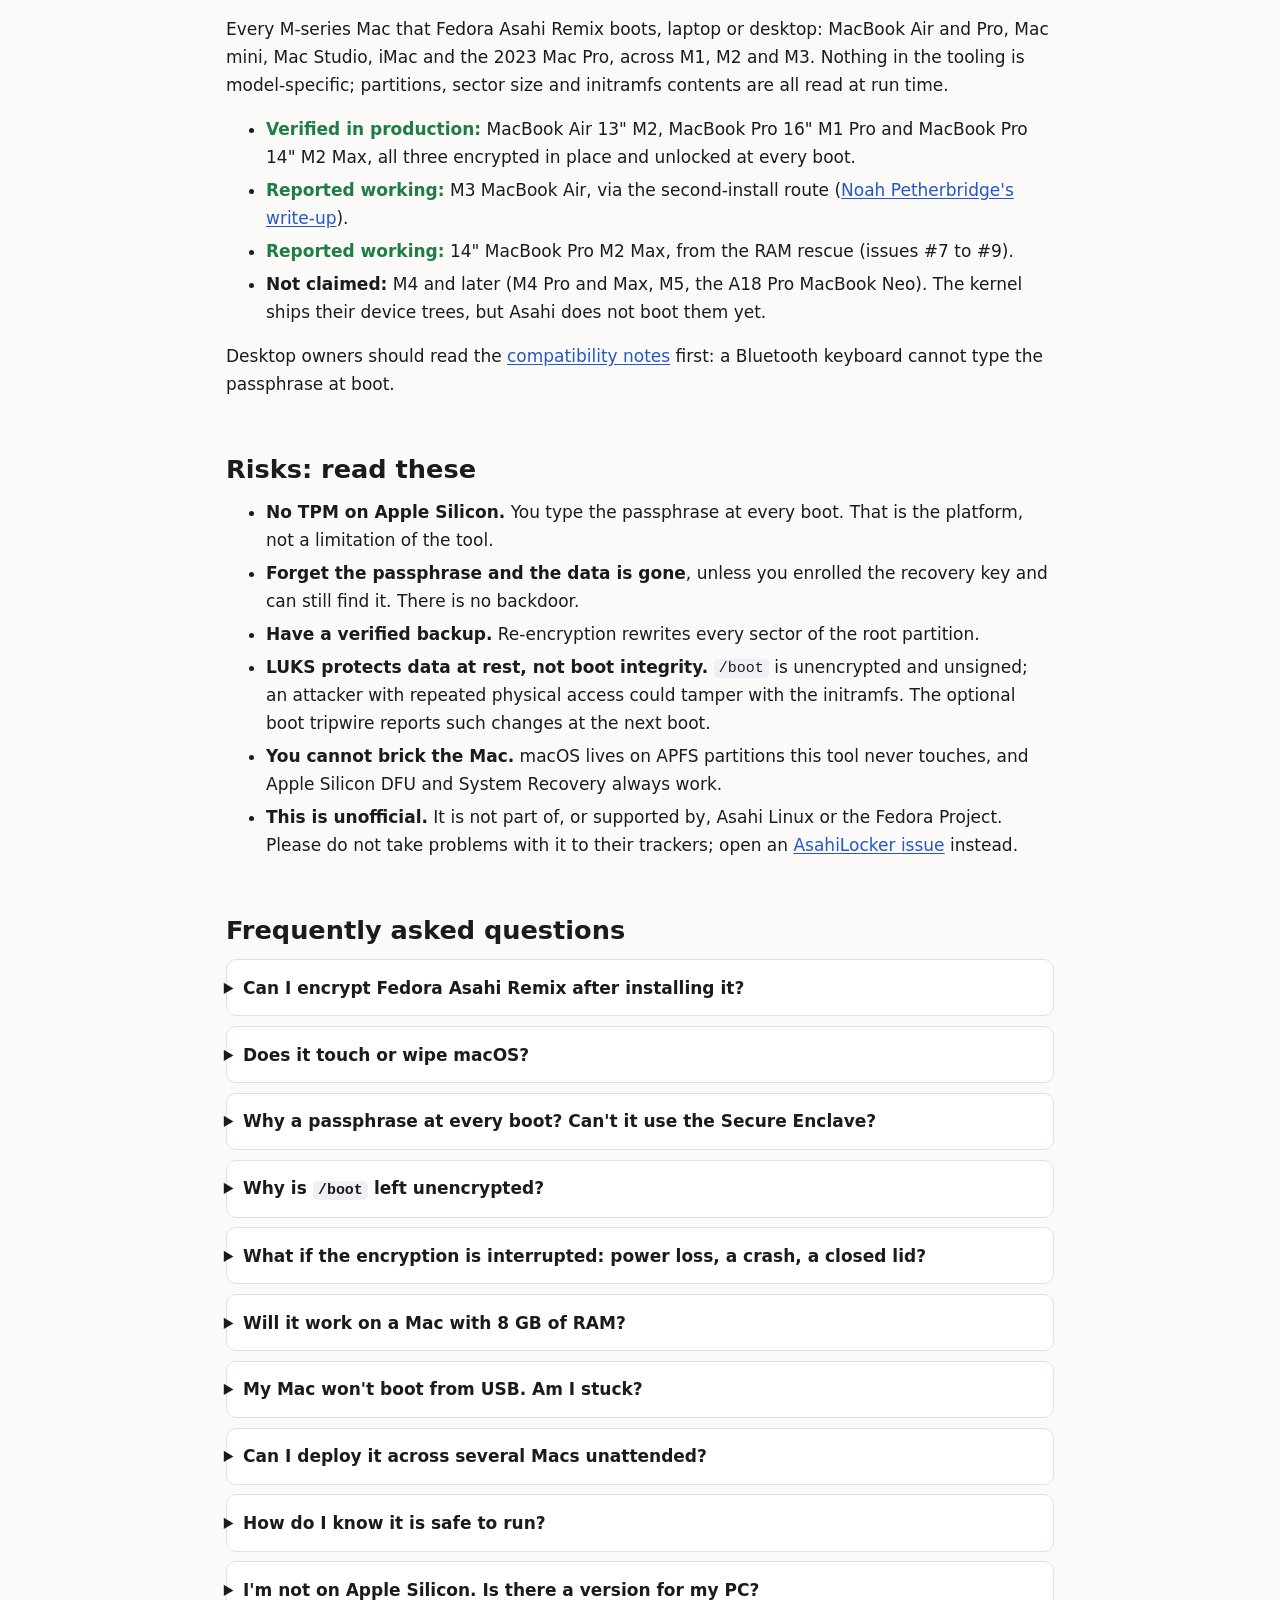
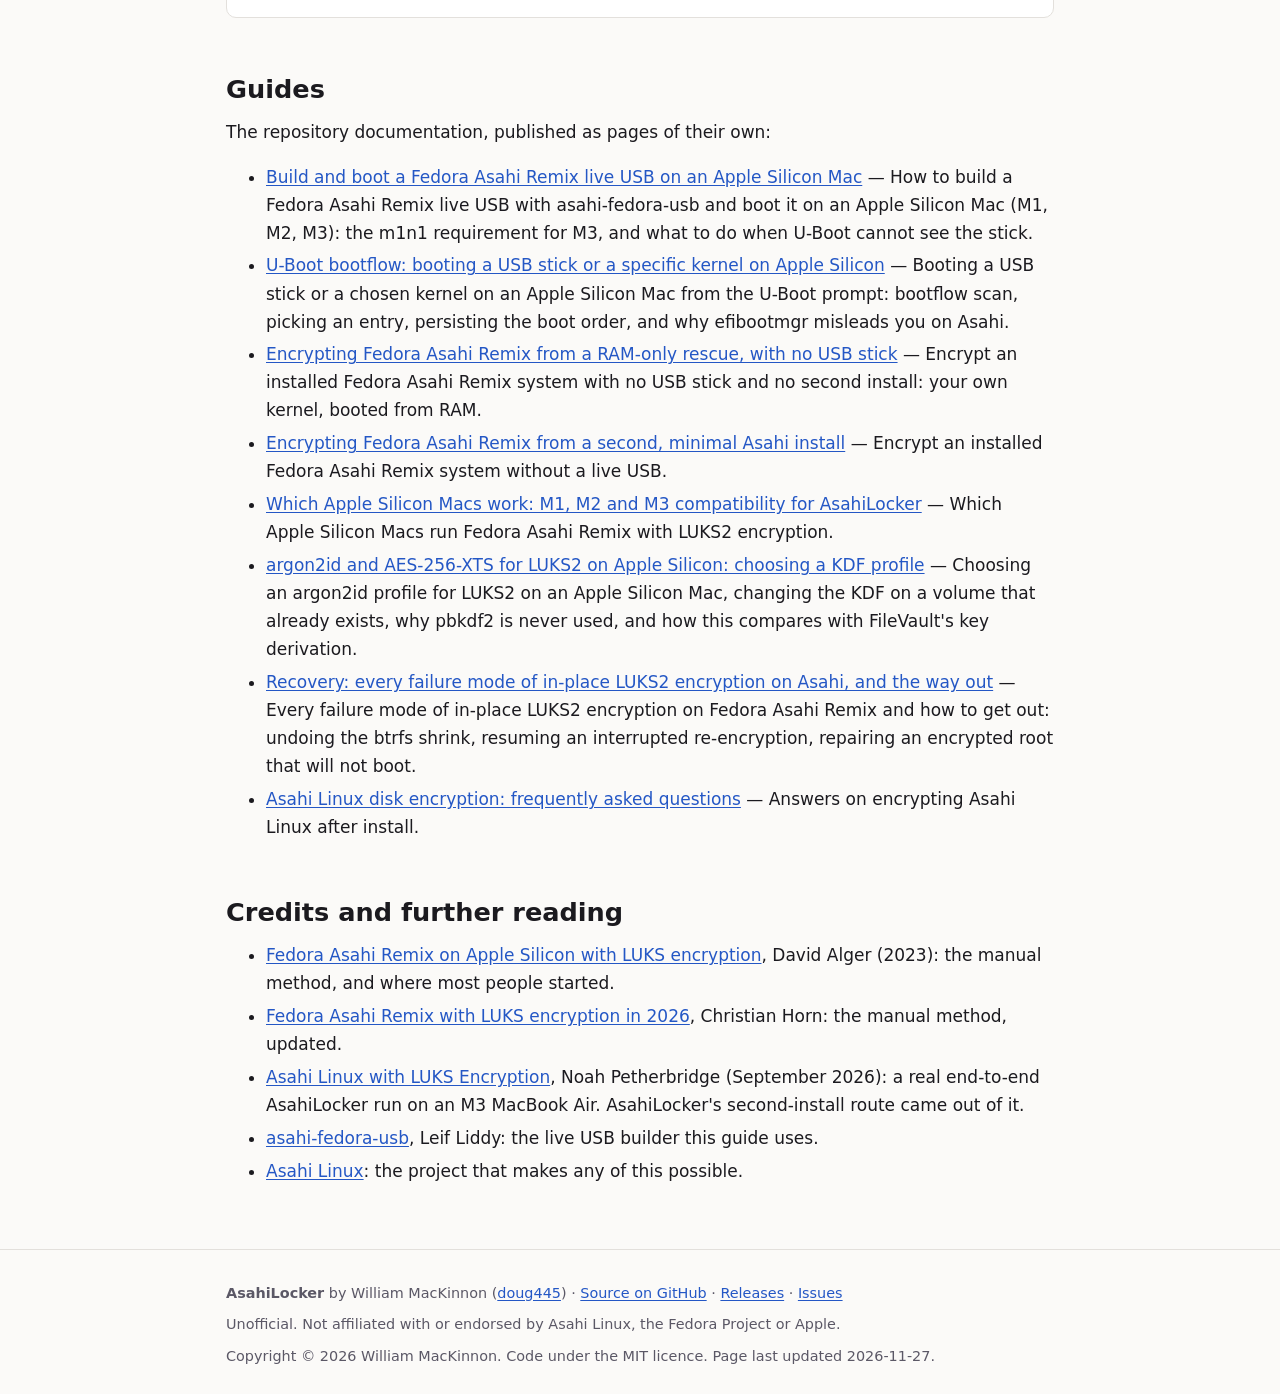
==== commit da08c577: "Landing page: header, footer and article dates to 2026-11-27" ====
--- a/index.html
+++ b/index.html
@@ -21,7 +21,7 @@
 <meta property="og:image:height" content="720">
 <meta property="og:image:alt" content="AsahiLocker logo: a faceted pink and silver polyhedron bearing the Fedora mark and the Asahi Linux 'A'">
 <meta property="article:published_time" content="2026-10-14">
-<meta property="article:modified_time" content="2026-11-25">
+<meta property="article:modified_time" content="2026-11-27">
 <meta name="twitter:card" content="summary_large_image">
 
 <script type="application/ld+json">
@@ -132,7 +132,7 @@
   <div class="wrap">
     <img src="asahilocker-logo.jpg" width="1280" height="720" fetchpriority="high"
          alt="AsahiLocker logo: a faceted pink and silver polyhedron bearing the Fedora mark and the Asahi Linux 'A', on a dark platform lit with magenta and blue neon">
-    <p class="eyebrow">Fedora Asahi Remix · Apple Silicon · LUKS2 · updated 20 November 2026</p>
+    <p class="eyebrow">Fedora Asahi Remix · Apple Silicon · LUKS2 · updated 27 November 2026</p>
     <h1>Encrypt Fedora Asahi Remix with LUKS2, in place: no reinstall, on any M1, M2 or M3 Mac</h1>
     <p class="lede">
       The Fedora Asahi Remix installer has no disk encryption option. <strong>AsahiLocker</strong>
@@ -669,7 +669,7 @@
       <a href="https://github.com/doug445/AsahiLocker/releases">Releases</a> ·
       <a href="https://github.com/doug445/AsahiLocker/issues">Issues</a></p>
     <p>Unofficial. Not affiliated with or endorsed by Asahi Linux, the Fedora Project or Apple.</p>
-    <p>Copyright © 2026 William MacKinnon. Code under the MIT licence. Page last updated 2026-11-25.</p>
+    <p>Copyright © 2026 William MacKinnon. Code under the MIT licence. Page last updated 2026-11-27.</p>
   </div>
 </footer>
 
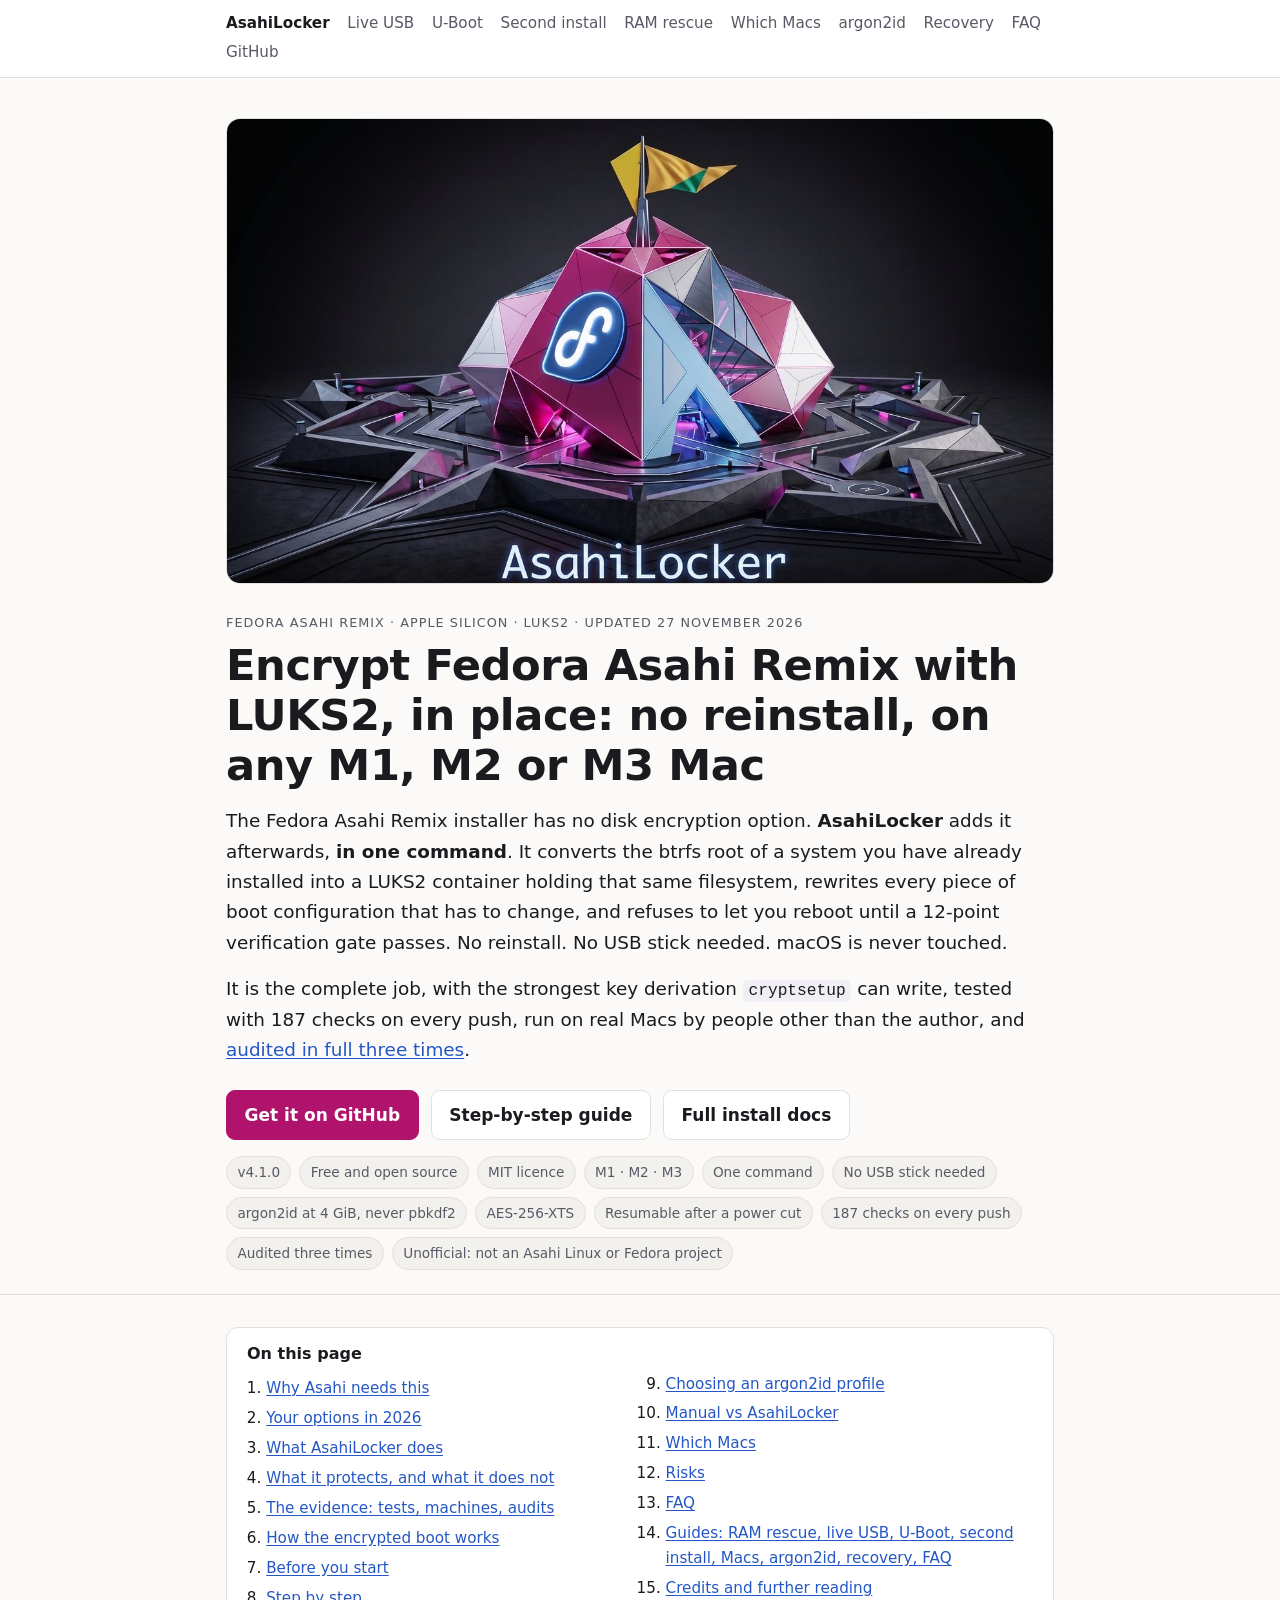
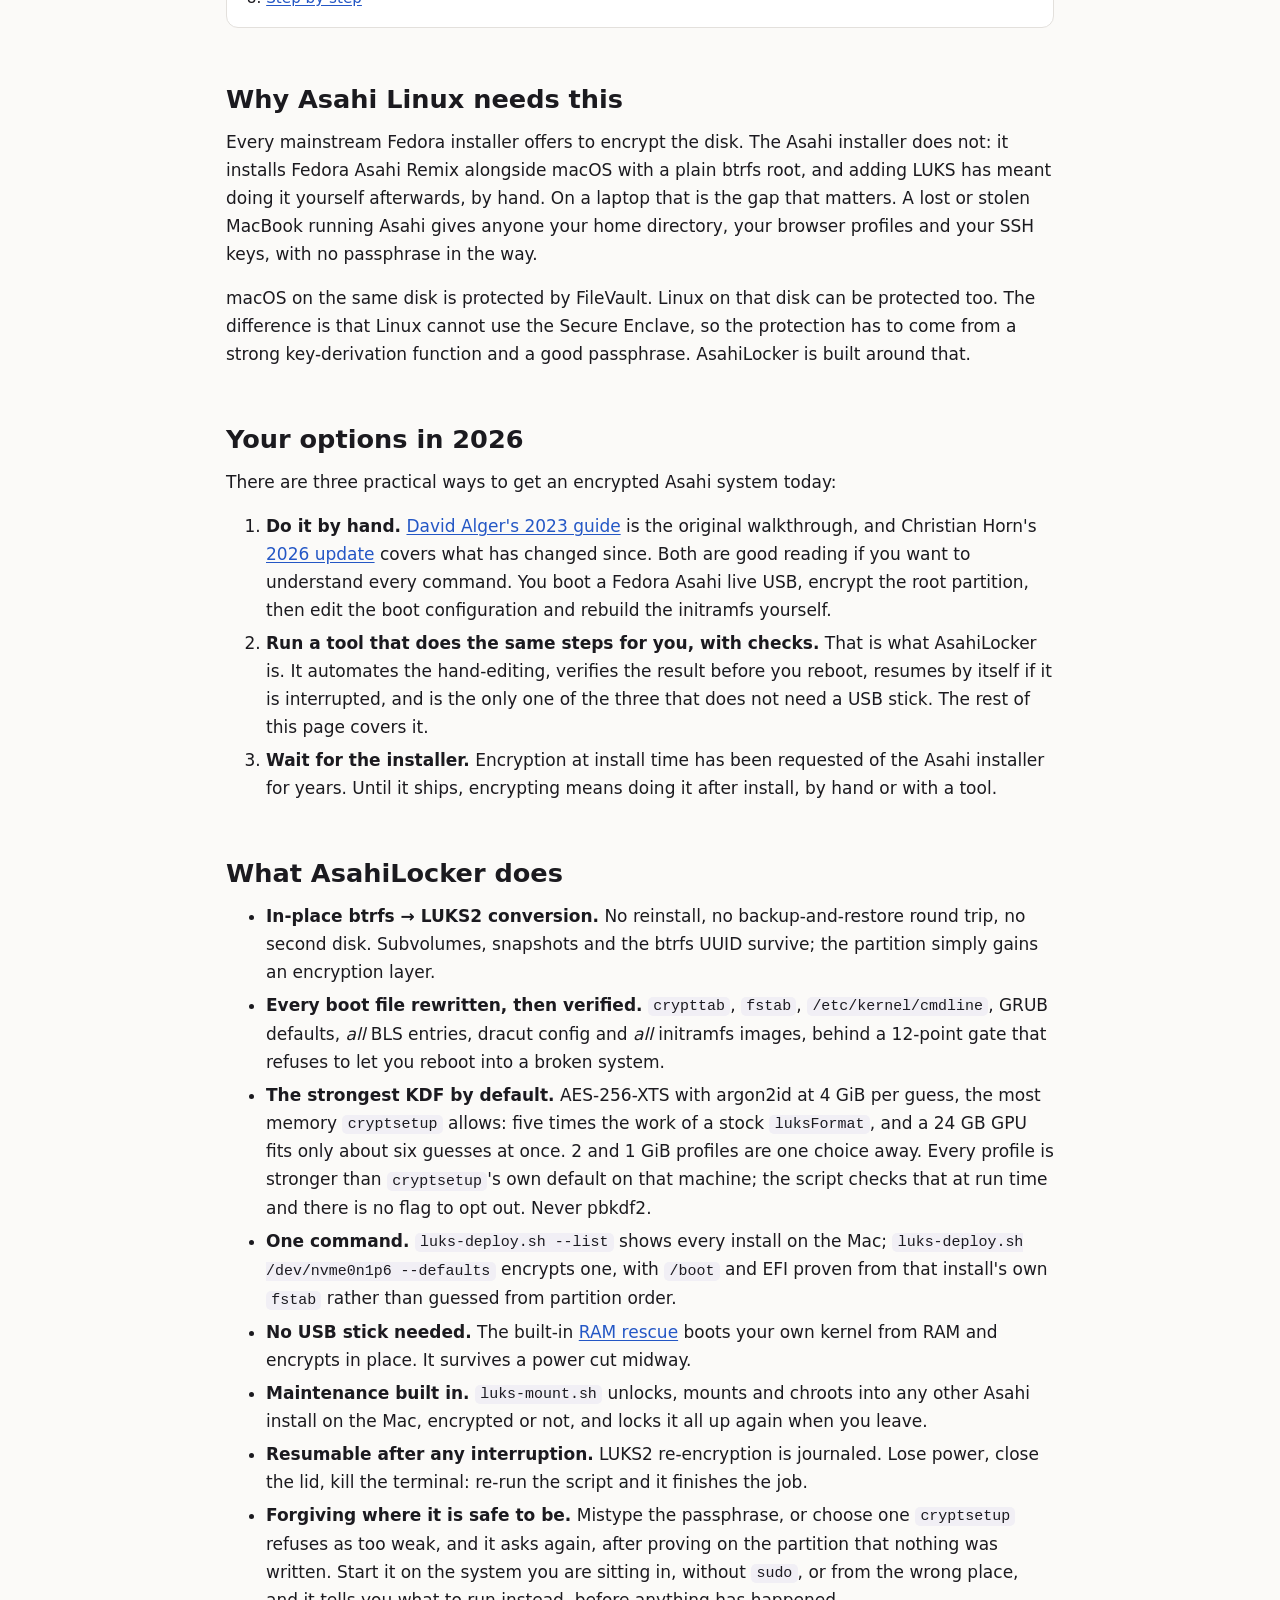
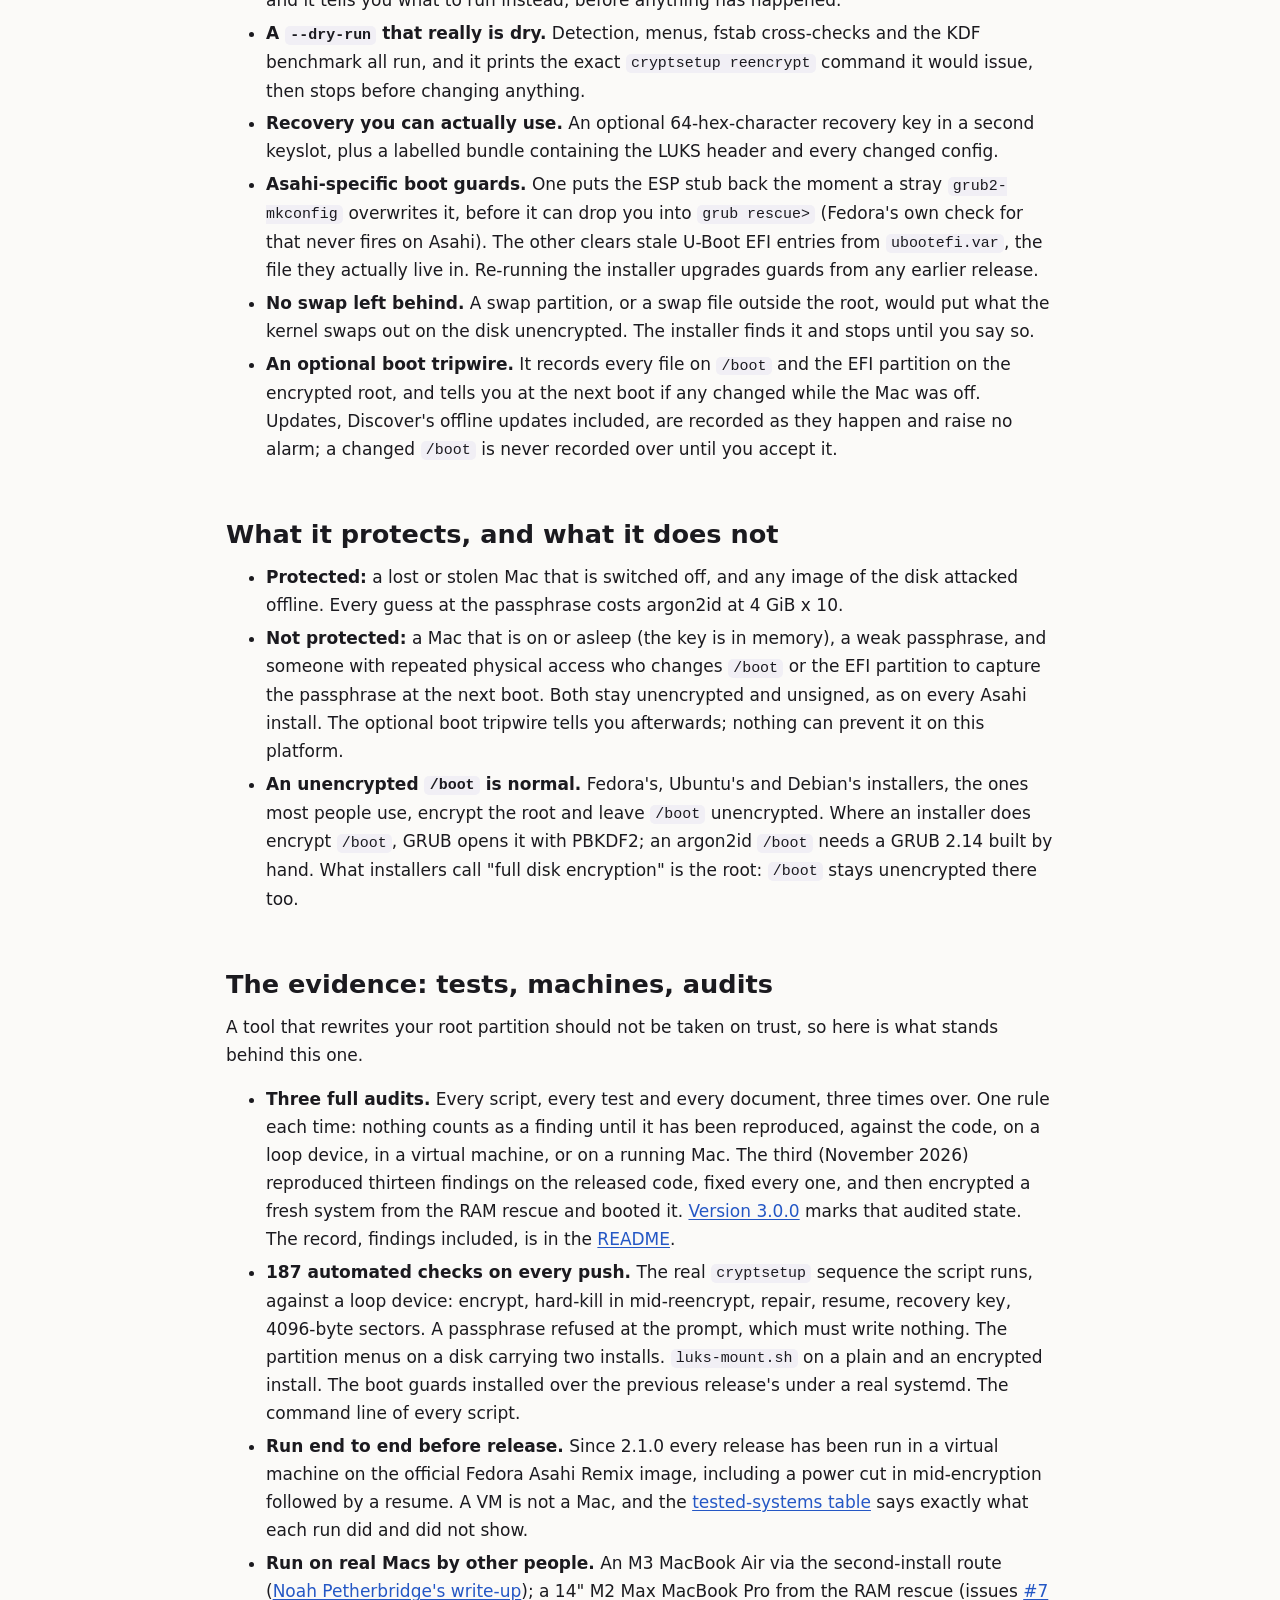
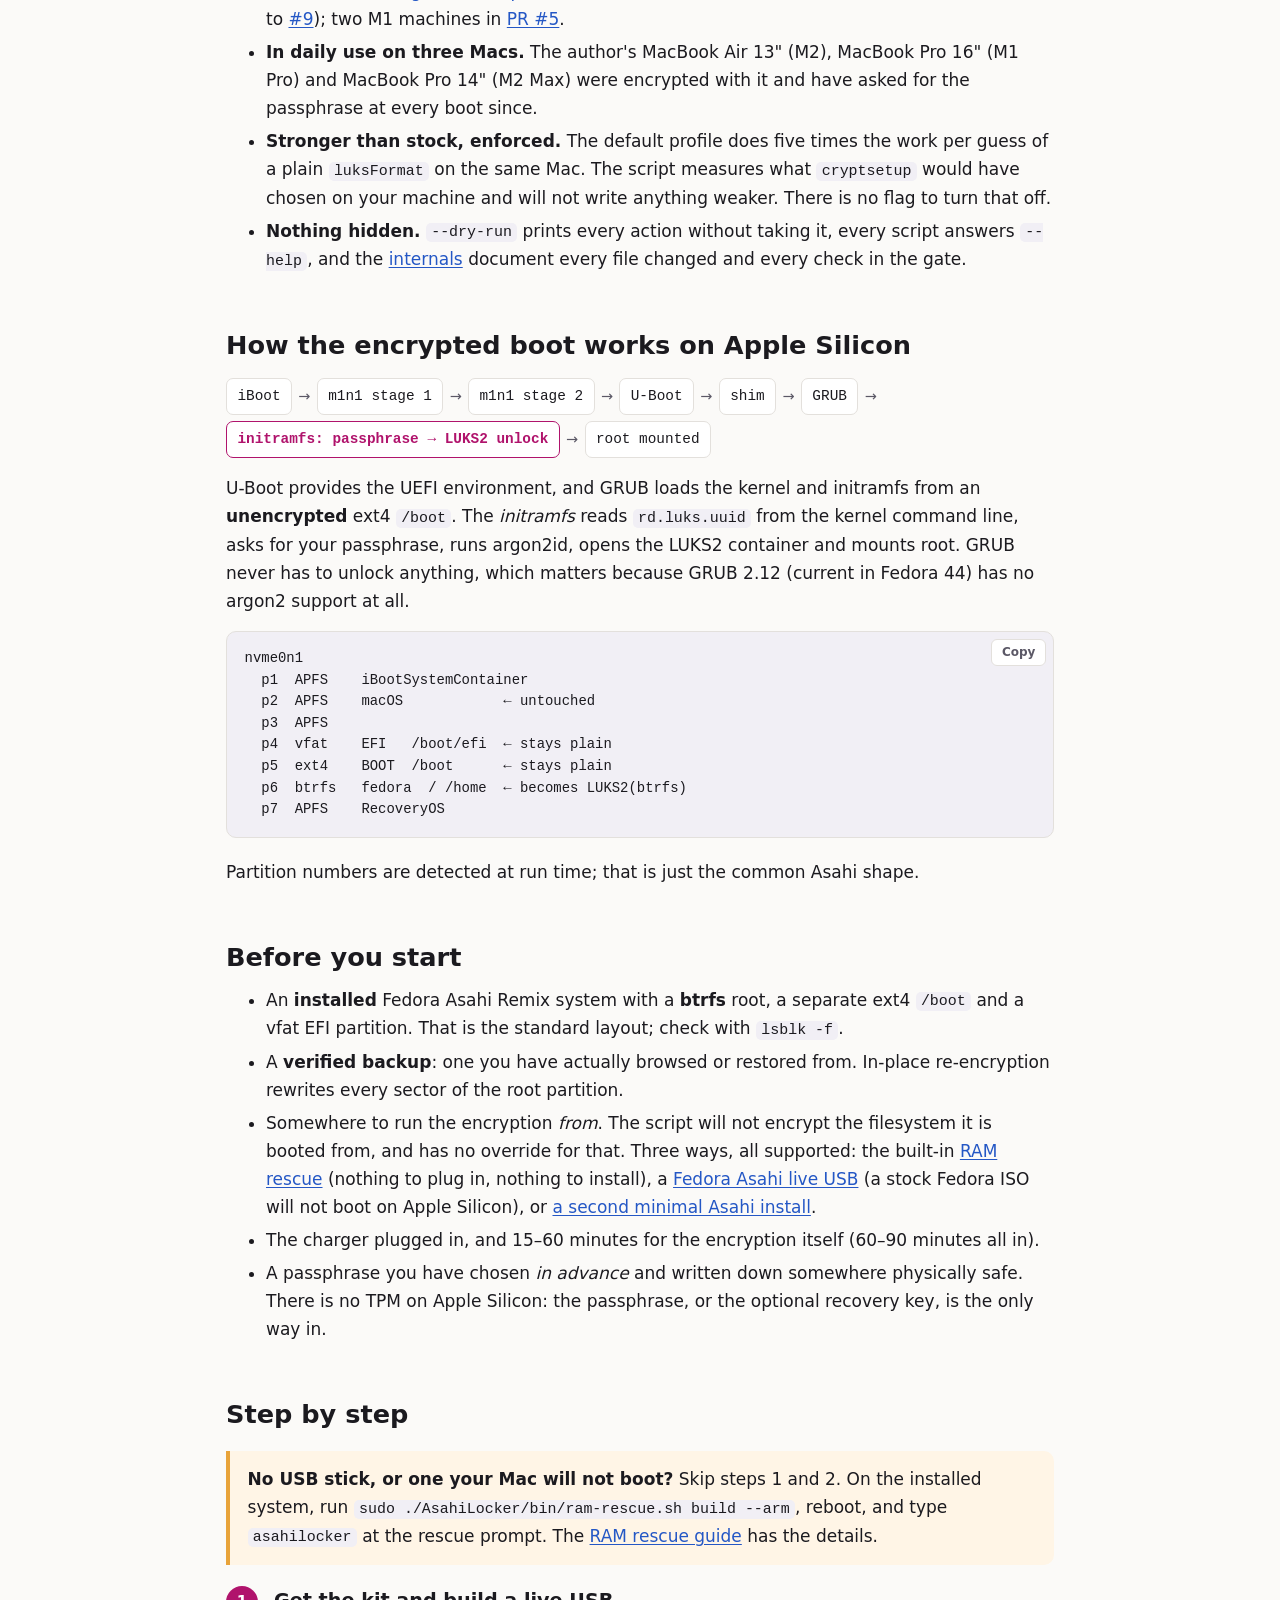
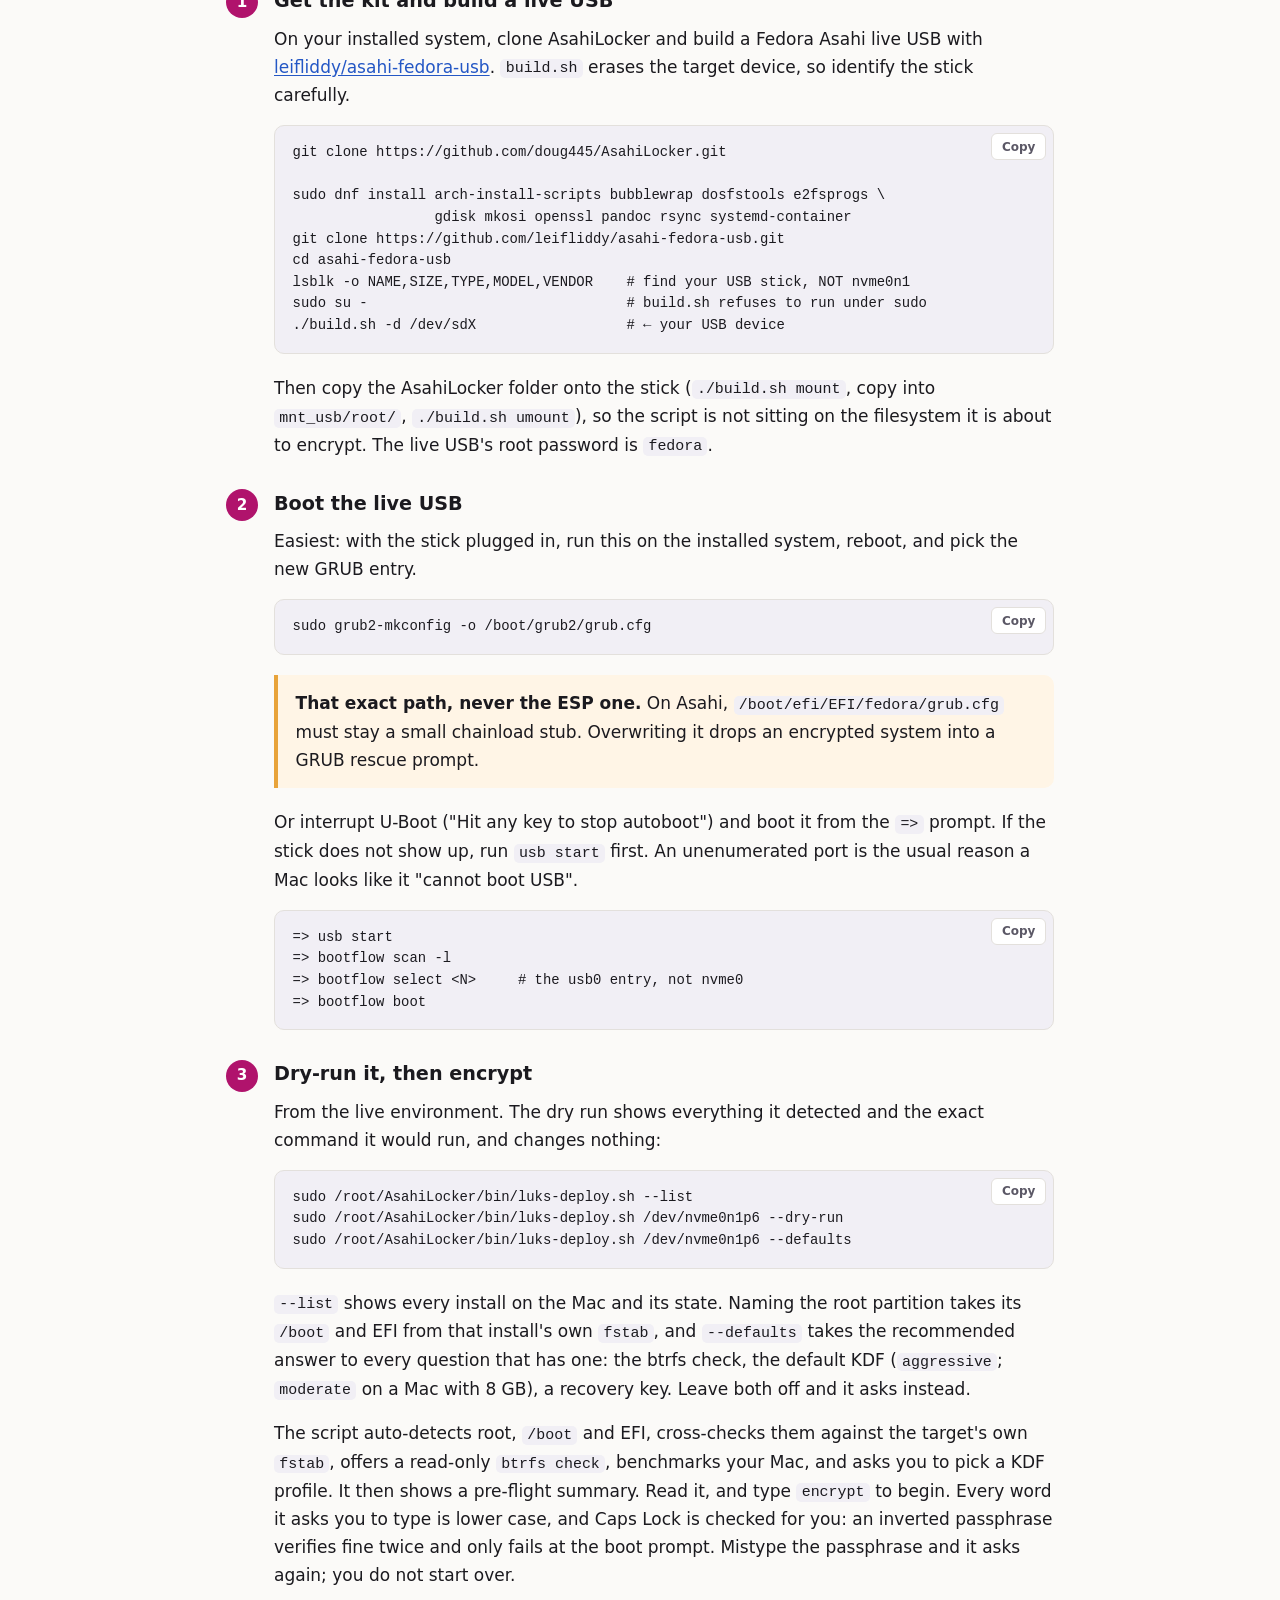
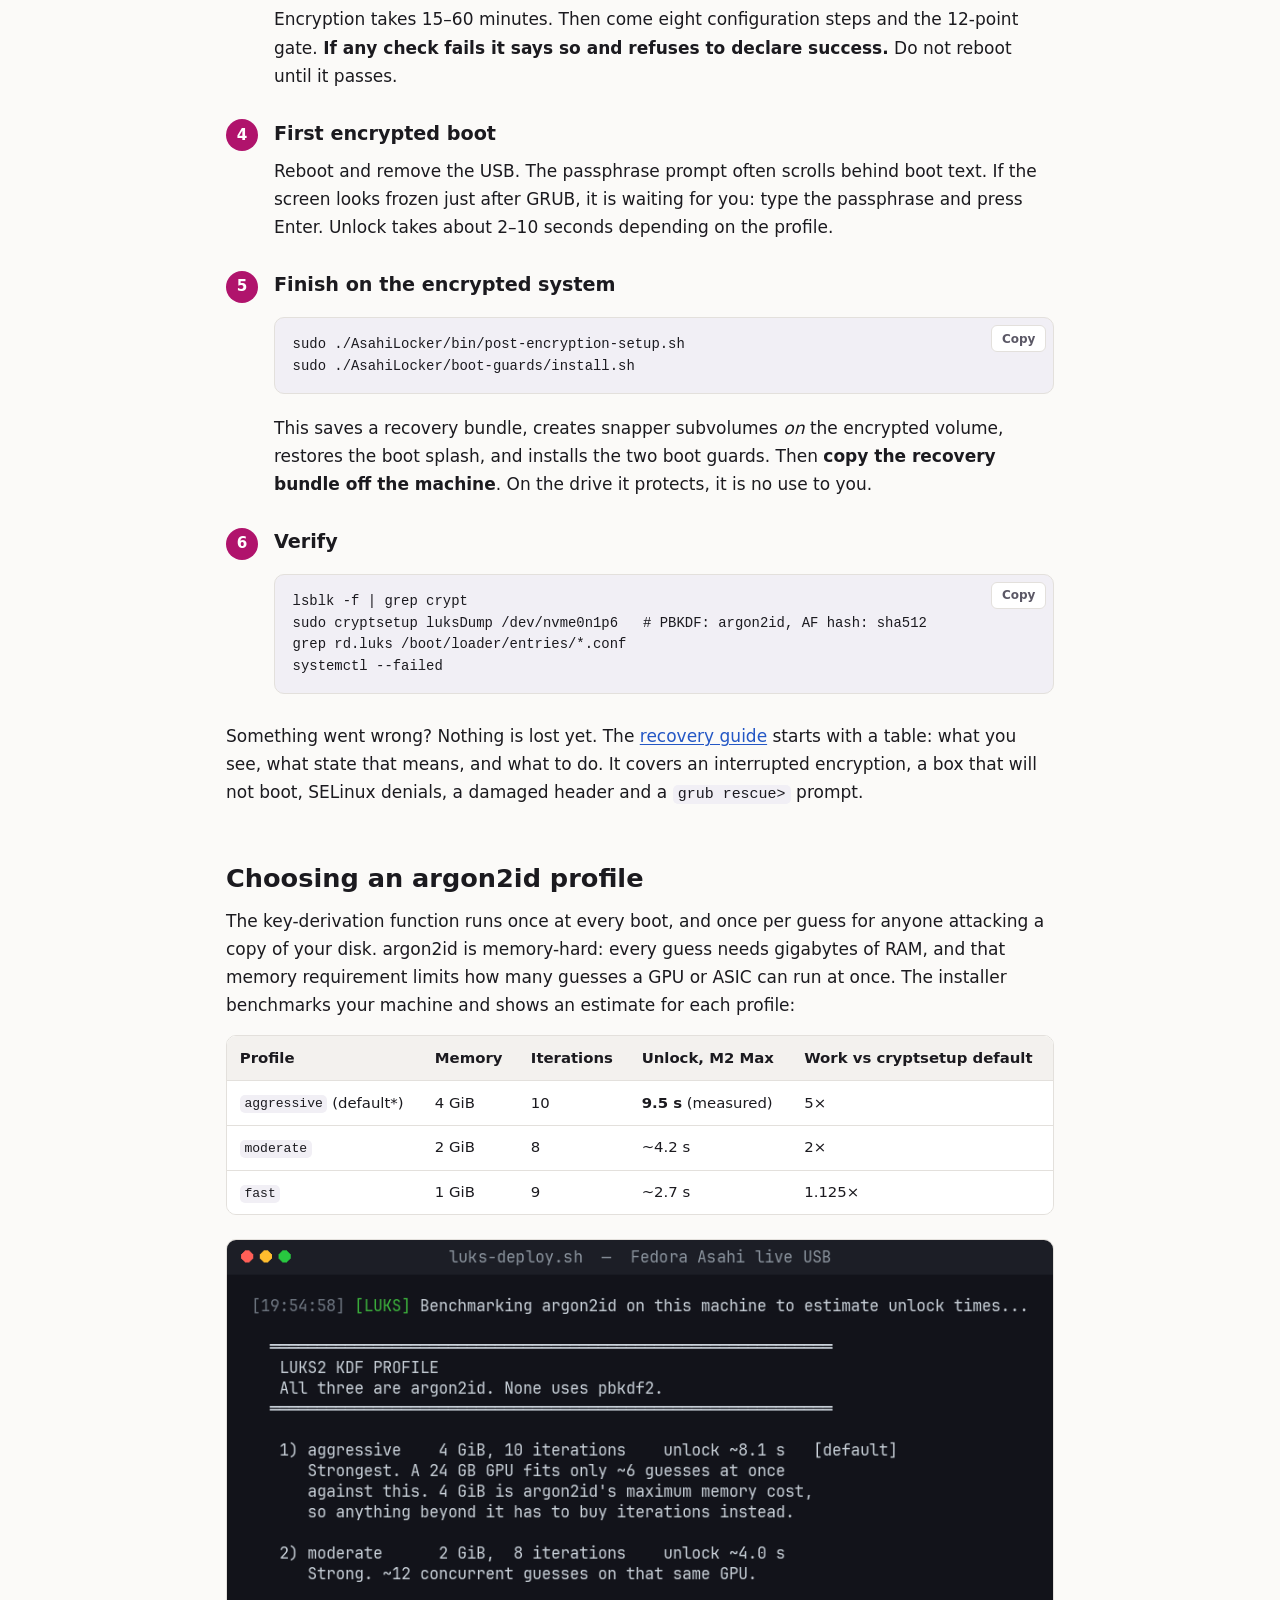
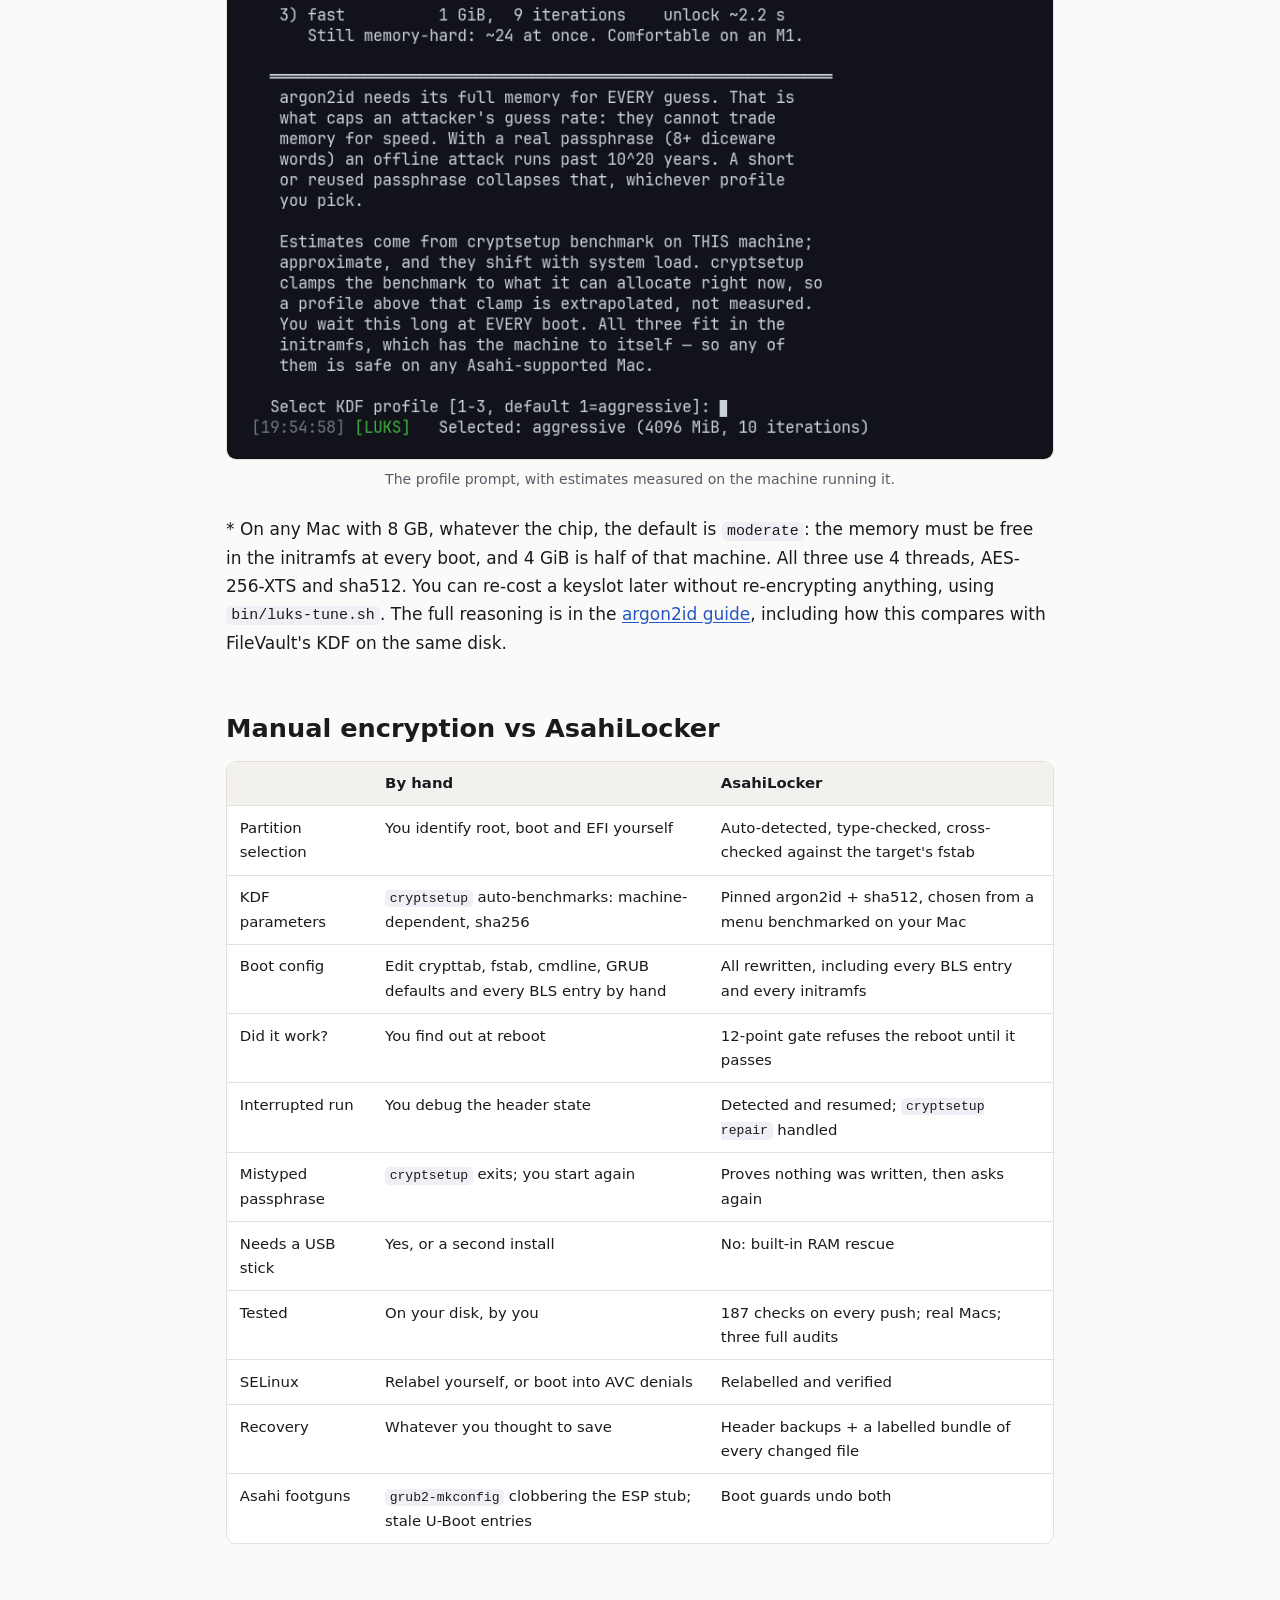
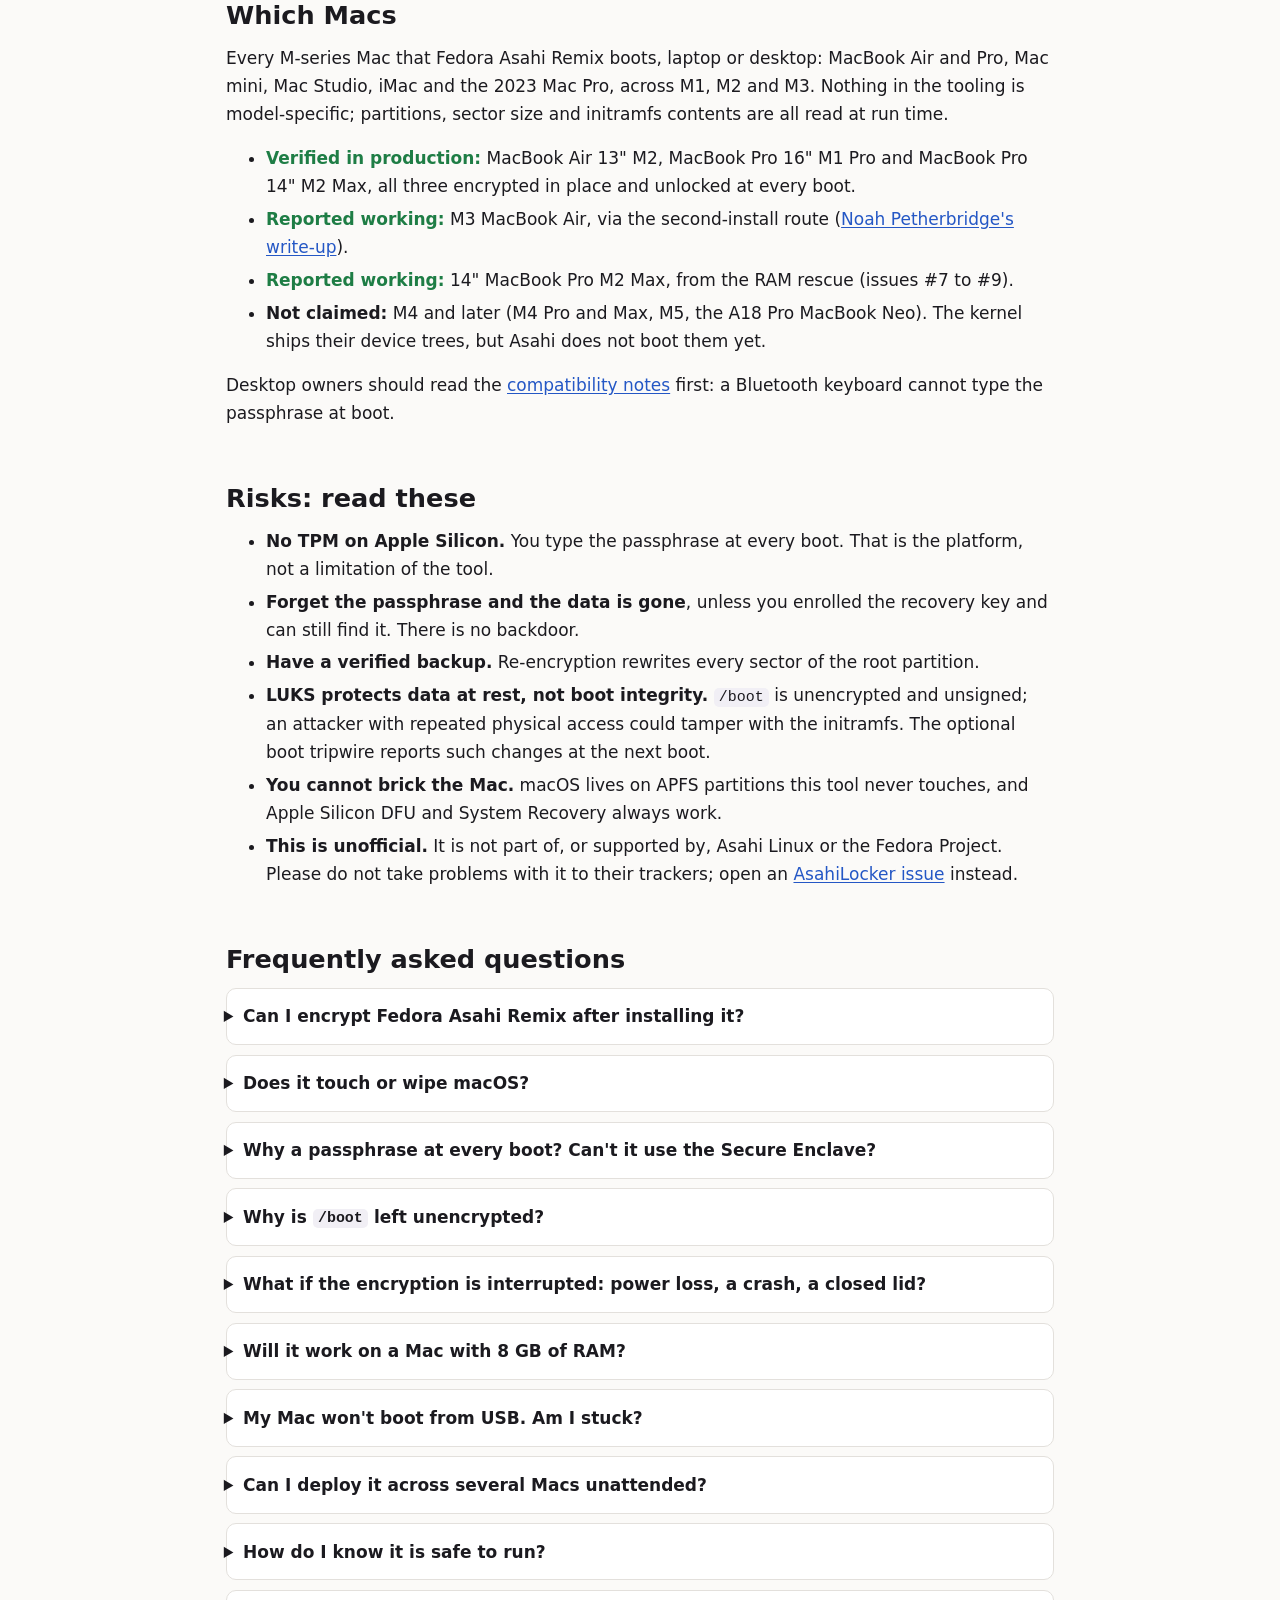
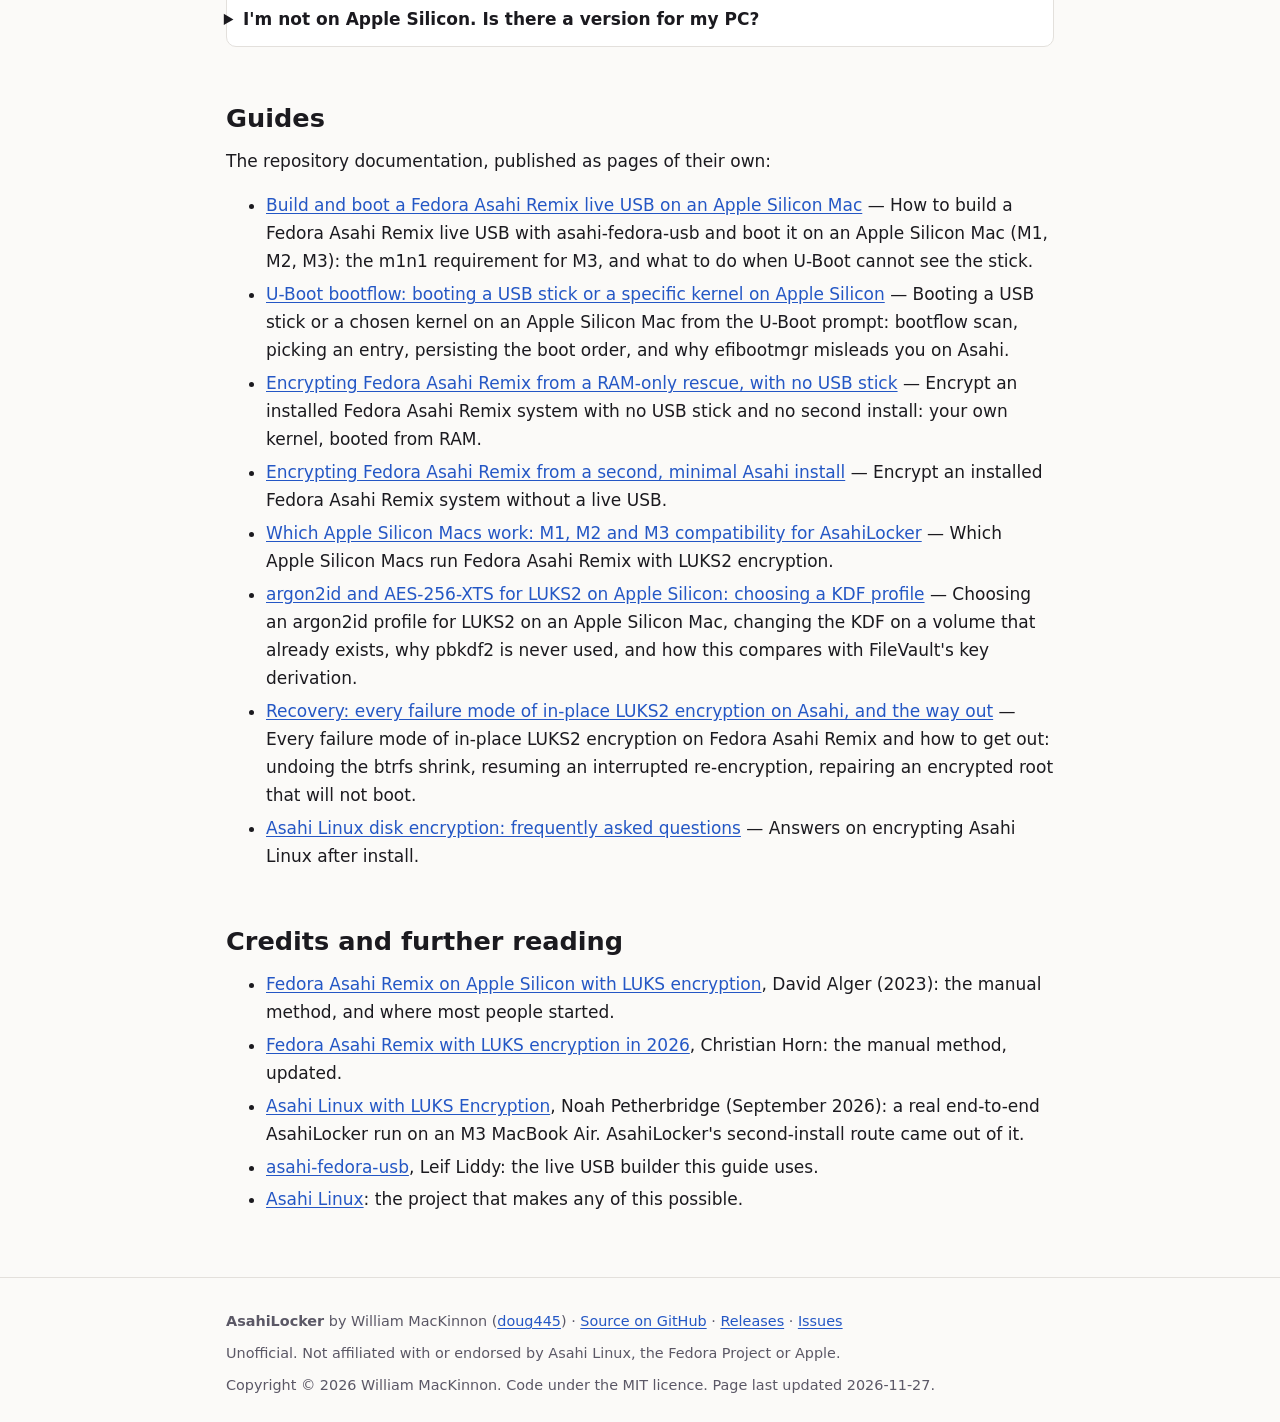
==== commit 3099c9e6: "Site: AsahiLocker 4.1.0" ====
--- a/index.html
+++ b/index.html
@@ -35,7 +35,7 @@
       "description": "In-place LUKS2 encryption of the root filesystem of an installed Fedora Asahi Remix system on Apple Silicon Macs (M1, M2, M3).",
       "applicationCategory": "SecurityApplication",
       "operatingSystem": "Fedora Asahi Remix (Linux, aarch64)",
-      "softwareVersion": "4.0.0",
+      "softwareVersion": "4.1.0",
       "license": "https://opensource.org/licenses/MIT",
       "url": "https://doug445.github.io/AsahiLocker/",
       "downloadUrl": "https://github.com/doug445/AsahiLocker",
@@ -143,7 +143,7 @@
     </p>
     <p class="lede">
       It is the complete job, with the strongest key derivation <code>cryptsetup</code> can write,
-      tested with 177 checks on every push, run on real Macs by people other than the author, and
+      tested with 187 checks on every push, run on real Macs by people other than the author, and
       <a href="#proof">audited in full three times</a>.
     </p>
     <div class="cta">
@@ -152,7 +152,7 @@
       <a class="btn" href="https://github.com/doug445/AsahiLocker/blob/main/docs/INSTALL.md">Full install docs</a>
     </div>
     <ul class="facts" aria-label="At a glance">
-      <li>v4.0.0</li>
+      <li>v4.1.0</li>
       <li>Free and open source</li>
       <li>MIT licence</li>
       <li>M1 · M2 · M3</li>
@@ -161,7 +161,7 @@
       <li>argon2id at 4 GiB, never pbkdf2</li>
       <li>AES-256-XTS</li>
       <li>Resumable after a power cut</li>
-      <li>177 checks on every push</li>
+      <li>187 checks on every push</li>
       <li>Audited three times</li>
       <li>Unofficial: not an Asahi Linux or Fedora project</li>
     </ul>
@@ -275,8 +275,9 @@
     would put what the kernel swaps out on the disk unencrypted. The installer finds it and stops
     until you say so.</li>
   <li><strong>An optional boot tripwire.</strong> It records every file on <code>/boot</code> and
-    the EFI partition at shutdown, on the encrypted root, and tells you at the next boot if any
-    changed while the Mac was off.</li>
+    the EFI partition on the encrypted root, and tells you at the next boot if any changed while
+    the Mac was off. Updates, Discover's offline updates included, are recorded as they happen and
+    raise no alarm; a changed <code>/boot</code> is never recorded over until you accept it.</li>
 </ul>
 
 <h2 id="protects">What it protects, and what it does not</h2>
@@ -309,7 +310,7 @@
     <a href="https://github.com/doug445/AsahiLocker/releases/tag/v3.0.0">Version 3.0.0</a> marks
     that audited state. The record, findings included, is in the
     <a href="https://github.com/doug445/AsahiLocker#audit">README</a>.</li>
-  <li><strong>177 automated checks on every push.</strong> The real
+  <li><strong>187 automated checks on every push.</strong> The real
     <code>cryptsetup</code> sequence the script runs, against a loop device: encrypt, hard-kill in
     mid-reencrypt, repair, resume, recovery key, 4096-byte sectors. A passphrase refused at the
     prompt, which must write nothing. The partition menus on a disk carrying two installs.
@@ -515,7 +516,7 @@
     <tr><td>Interrupted run</td><td>You debug the header state</td><td>Detected and resumed; <code>cryptsetup repair</code> handled</td></tr>
     <tr><td>Mistyped passphrase</td><td><code>cryptsetup</code> exits; you start again</td><td>Proves nothing was written, then asks again</td></tr>
     <tr><td>Needs a USB stick</td><td>Yes, or a second install</td><td>No: built-in RAM rescue</td></tr>
-    <tr><td>Tested</td><td>On your disk, by you</td><td>177 checks on every push; real Macs; three full audits</td></tr>
+    <tr><td>Tested</td><td>On your disk, by you</td><td>187 checks on every push; real Macs; three full audits</td></tr>
     <tr><td>SELinux</td><td>Relabel yourself, or boot into AVC denials</td><td>Relabelled and verified</td></tr>
     <tr><td>Recovery</td><td>Whatever you thought to save</td><td>Header backups + a labelled bundle of every changed file</td></tr>
     <tr><td>Asahi footguns</td><td><code>grub2-mkconfig</code> clobbering the ESP stub; stale U-Boot entries</td><td>Boot guards undo both</td></tr>
@@ -623,7 +624,7 @@
   <summary>How do I know it is safe to run?</summary>
   <p>Don't take it on trust. Run <code>--dry-run</code> and read what it would do;
     <a href="https://github.com/doug445/AsahiLocker/blob/main/docs/INTERNALS.md">INTERNALS.md</a>
-    documents every file it changes and every gate check. 177 automated checks run on
+    documents every file it changes and every gate check. 187 automated checks run on
     every push, among them the exact encrypt, hard-kill, repair and resume sequence against a
     throwaway loop device. It has been audited in full three times, every finding reproduced
     before it was fixed; the record is in the
